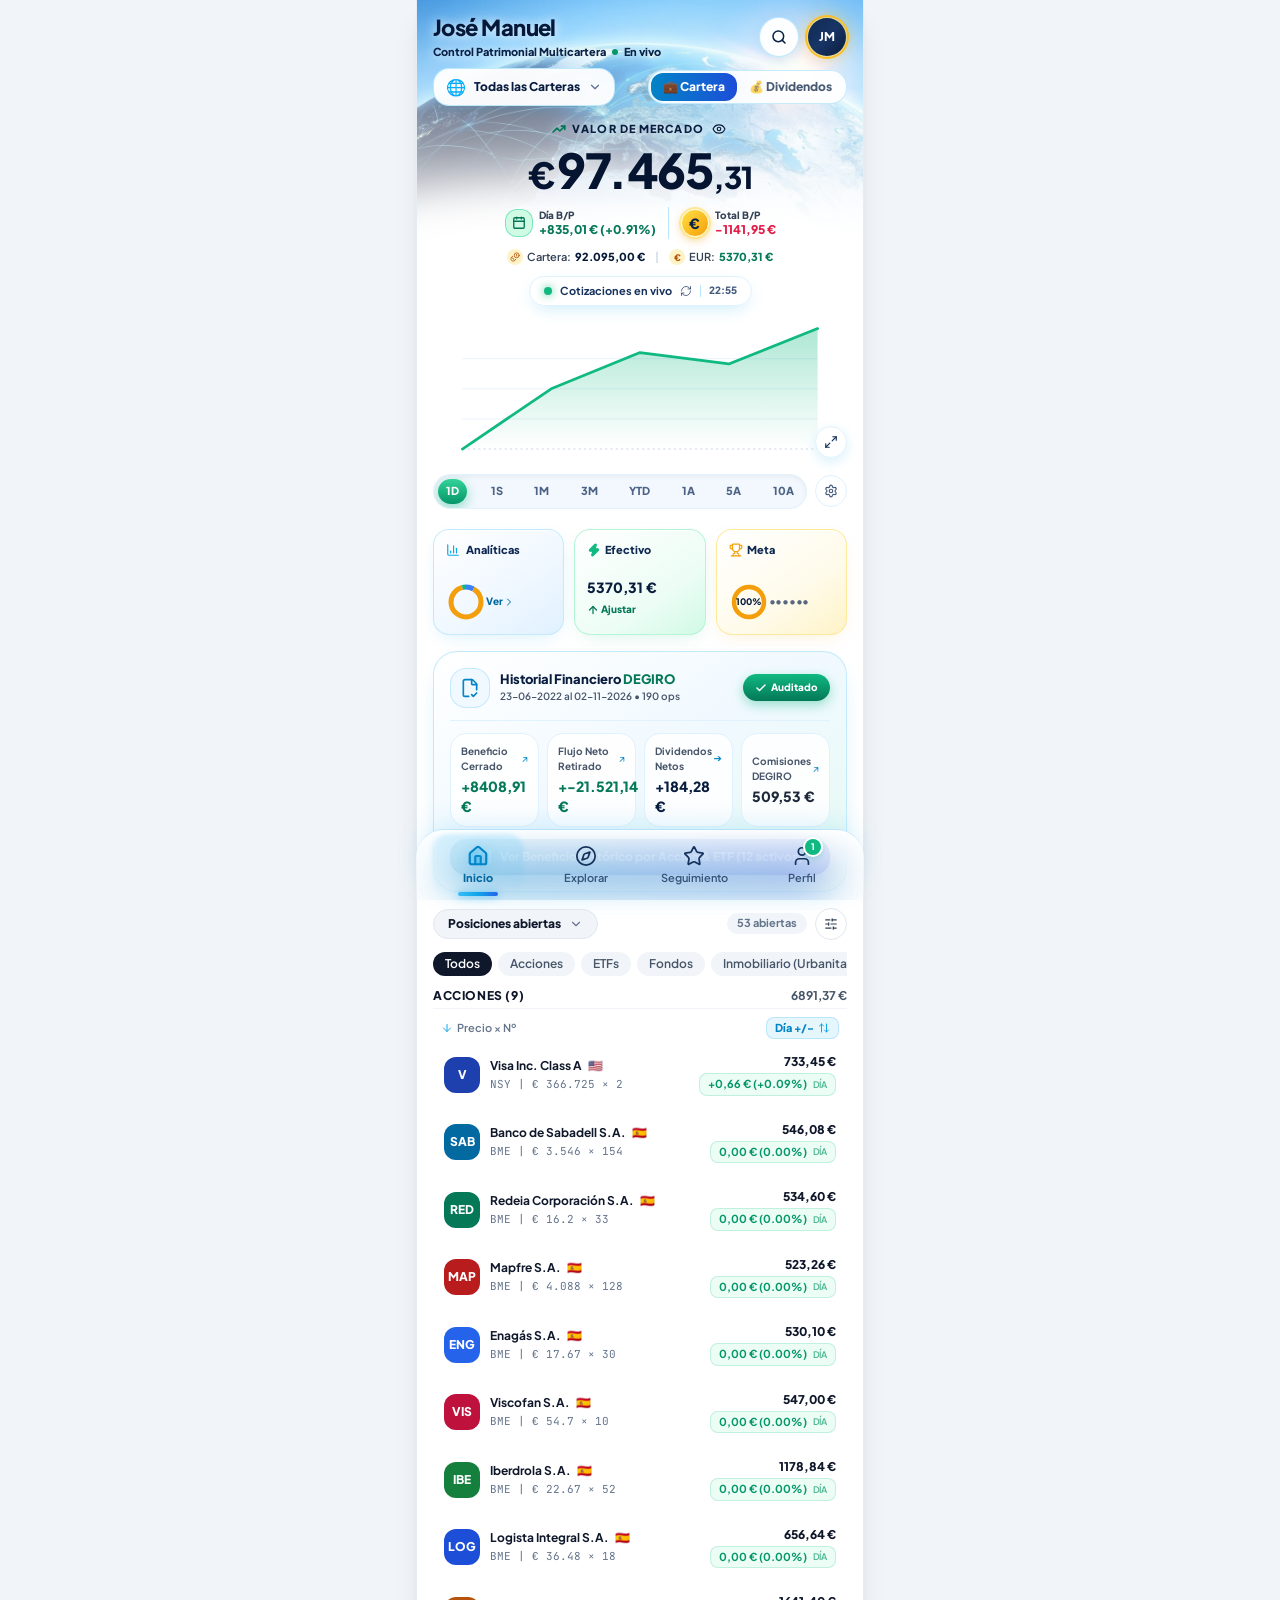
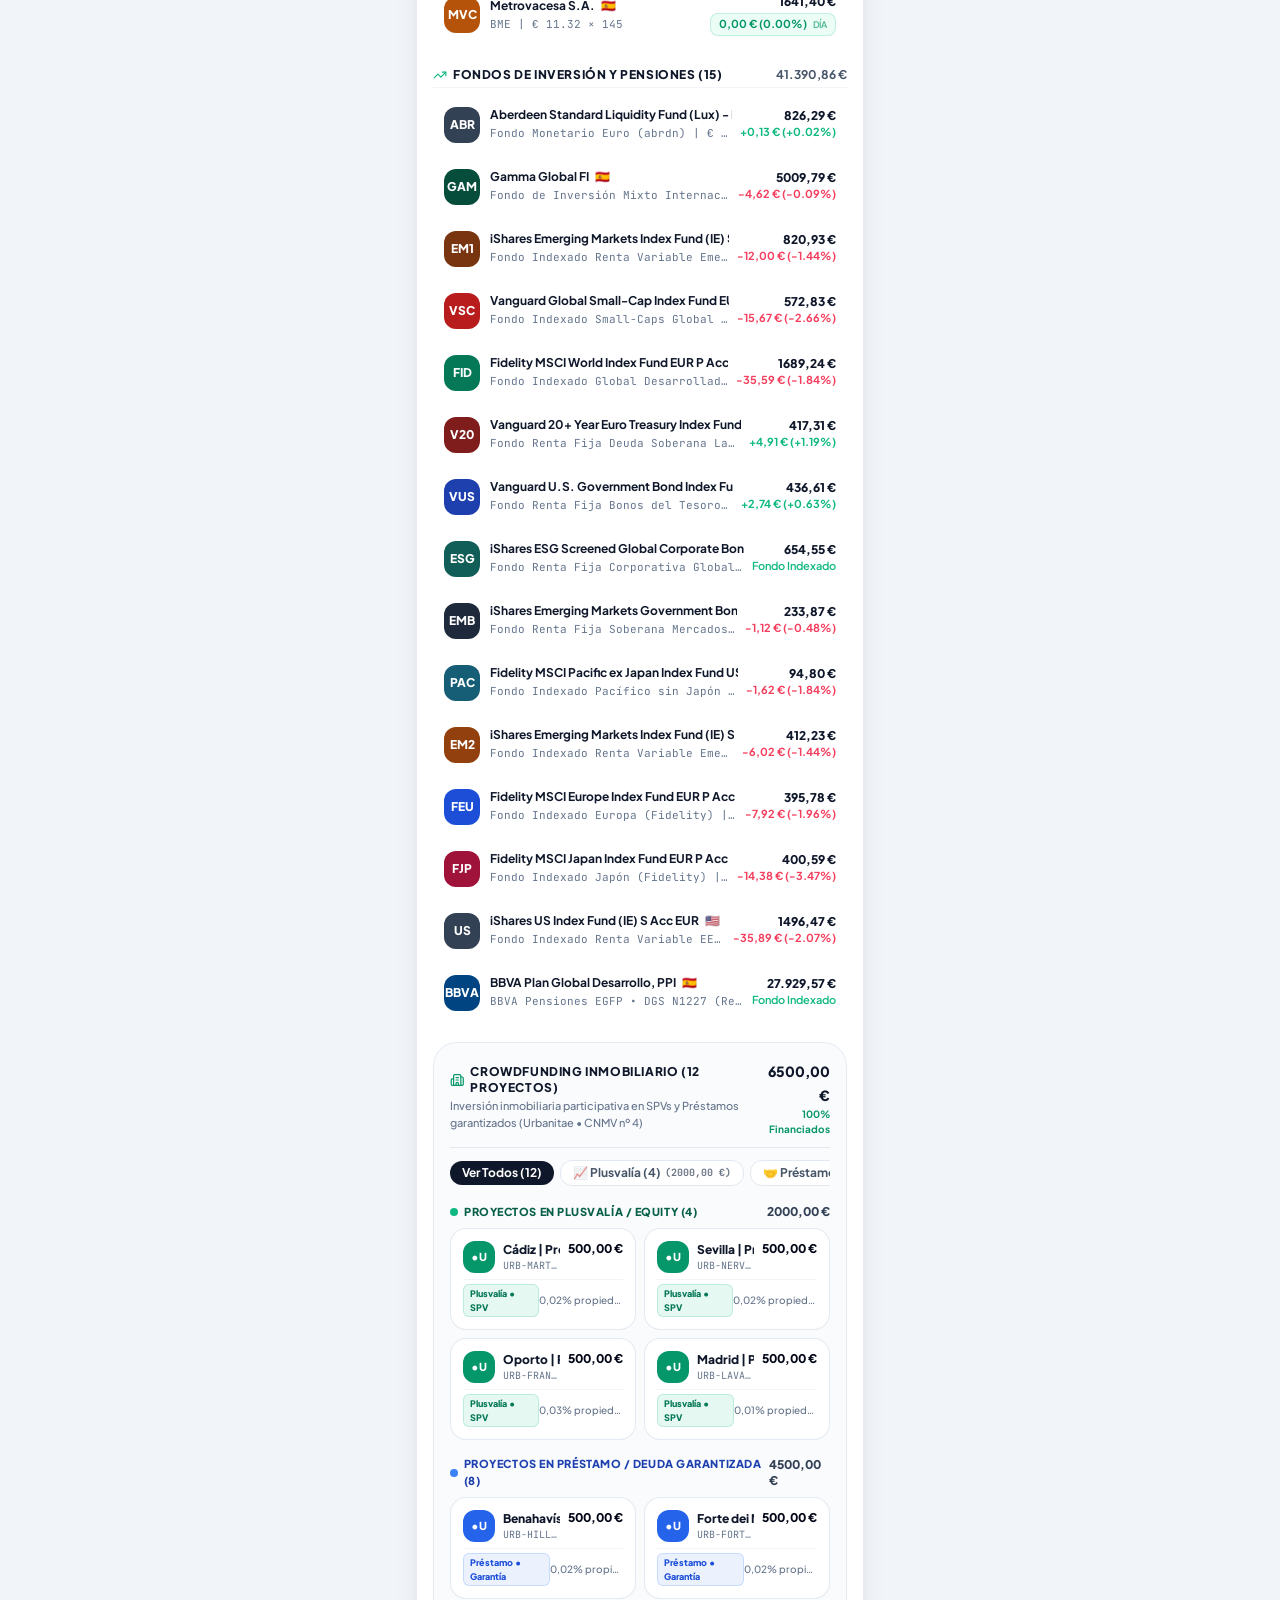
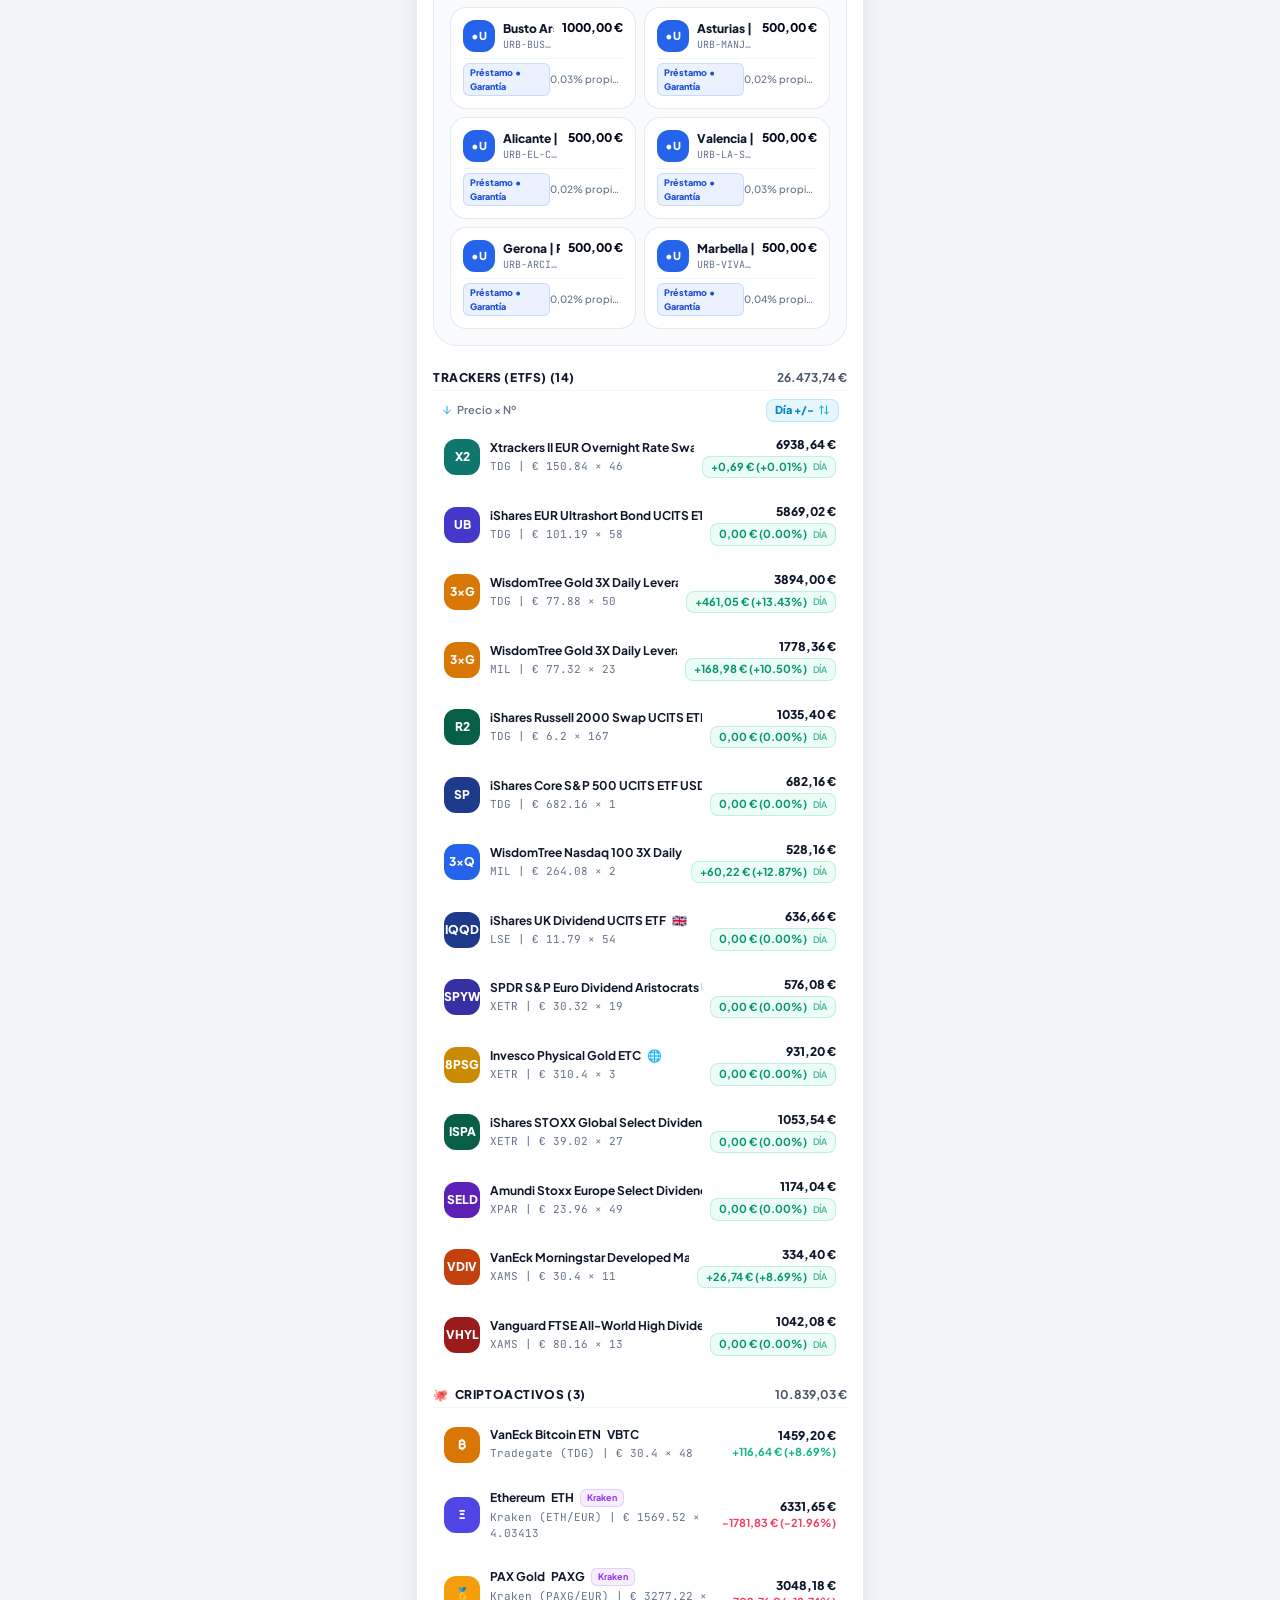
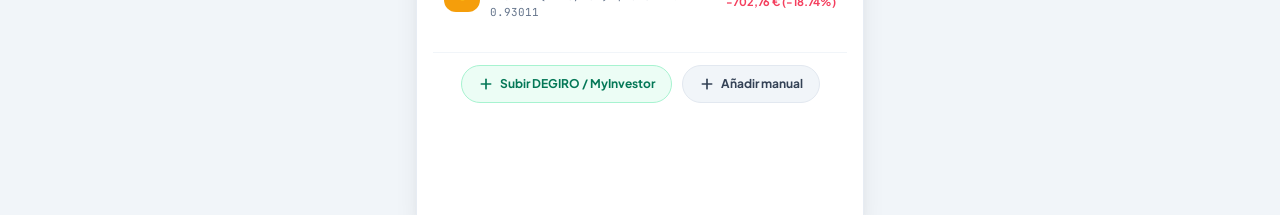
==== index.html @ f7d56223 "Deploy modern fintech UI, official broker logos, live Explore & multi-list Watchlist for Jose Manuel" ====
<!doctype html>
<html lang="es">
  <head>
    <meta charset="UTF-8" />
    <meta name="viewport" content="width=device-width, initial-scale=1.0, maximum-scale=1.0, user-scalable=no, viewport-fit=cover" />
    <title>José Manuel Portafolio 💼</title>
    
    <!-- Metadatos de la aplicación y descripción -->
    <meta name="description" content="José Manuel Portafolio - Control patrimonial integral en tiempo real: DEGIRO, MyInvestor, BBVA, Kraken y Urbanitae." />
    <meta name="author" content="José Manuel" />
    <meta name="theme-color" content="#0F172A" />

    <!-- Iconos de la Aplicación para Navegadores, Escritorio (Windows / Mac) y Móvil -->
    <link rel="icon" type="image/x-icon" href="./favicon.ico" />
    <link rel="icon" type="image/svg+xml" href="./favicon.svg" />
    <link rel="icon" type="image/png" sizes="32x32" href="./favicon-32x32.png" />
    <link rel="icon" type="image/png" sizes="16x16" href="./favicon-16x16.png" />
    <link rel="icon" type="image/png" sizes="192x192" href="./icon-192.png" />
    <link rel="icon" type="image/png" sizes="512x512" href="./icon-512.png" />
    <link rel="apple-touch-icon" sizes="180x180" href="./apple-touch-icon.png" />
    <link rel="apple-touch-icon" href="./apple-touch-icon.png" />
    <link rel="manifest" href="./manifest.json" />

    <!-- Configuración PWA e Instalación en Escritorio / Pantalla de Inicio -->
    <meta name="mobile-web-app-capable" content="yes" />
    <meta name="apple-mobile-web-app-capable" content="yes" />
    <meta name="apple-mobile-web-app-status-bar-style" content="black-translucent" />
    <meta name="apple-mobile-web-app-title" content="JM Portafolio" />
    <meta name="application-name" content="JM Portafolio" />
    <meta name="msapplication-TileColor" content="#0F172A" />
    <meta name="msapplication-TileImage" content="https://domitrader.github.io/jose-manuel-portfolio/icon-192.png" />

    <!-- Open Graph / Previsualización enriquecida en WhatsApp, Telegram y Redes Sociales -->
    <meta property="og:type" content="website" />
    <meta property="og:url" content="https://domitrader.github.io/jose-manuel-portfolio/" />
    <meta property="og:site_name" content="José Manuel Portafolio" />
    <meta property="og:title" content="José Manuel • Cartera Global de Inversiones" />
    <meta property="og:description" content="Control patrimonial integral en tiempo real: DEGIRO, MyInvestor, BBVA, Kraken y Urbanitae." />
    <meta property="og:image" content="https://domitrader.github.io/jose-manuel-portfolio/og-logo-jm.png" />
    <meta property="og:image:secure_url" content="https://domitrader.github.io/jose-manuel-portfolio/og-logo-jm.png" />
    <meta property="og:image:type" content="image/png" />
    <meta property="og:image:width" content="1200" />
    <meta property="og:image:height" content="630" />
    <meta property="og:image:alt" content="José Manuel — Cartera Global de Inversiones" />

    <!-- Fallback de imagen para WhatsApp y mensajería -->
    <link rel="image_src" href="https://domitrader.github.io/jose-manuel-portfolio/og-logo-jm.png" />

    <!-- Twitter Card -->
    <meta name="twitter:card" content="summary_large_image" />
    <meta name="twitter:url" content="https://domitrader.github.io/jose-manuel-portfolio/" />
    <meta name="twitter:title" content="José Manuel • Cartera Global de Inversiones" />
    <meta name="twitter:description" content="Control patrimonial integral en tiempo real: DEGIRO, MyInvestor, BBVA, Kraken y Urbanitae." />
    <meta name="twitter:image" content="https://domitrader.github.io/jose-manuel-portfolio/og-logo-jm.png" />

    <!-- Tipografías de Google Fonts -->
    <link rel="preconnect" href="https://fonts.googleapis.com">
    <link rel="preconnect" href="https://fonts.gstatic.com" crossorigin>
    <link href="https://fonts.googleapis.com/css2?family=Plus+Jakarta+Sans:wght@400;500;600;700;800&family=JetBrains+Mono:wght@400;500;600&display=swap" rel="stylesheet">
    <script type="module" crossorigin src="./assets/index-hEWq03fm.js"></script>
    <link rel="stylesheet" crossorigin href="./assets/index-DTdca1ST.css">
  </head>
  <body class="bg-slate-100 text-slate-900 antialiased selection:bg-emerald-500 selection:text-white">
    <div id="root"></div>
  </body>
</html>
---- assets/index-DTdca1ST.css ----
*,:before,:after{--tw-border-spacing-x: 0;--tw-border-spacing-y: 0;--tw-translate-x: 0;--tw-translate-y: 0;--tw-rotate: 0;--tw-skew-x: 0;--tw-skew-y: 0;--tw-scale-x: 1;--tw-scale-y: 1;--tw-pan-x: ;--tw-pan-y: ;--tw-pinch-zoom: ;--tw-scroll-snap-strictness: proximity;--tw-gradient-from-position: ;--tw-gradient-via-position: ;--tw-gradient-to-position: ;--tw-ordinal: ;--tw-slashed-zero: ;--tw-numeric-figure: ;--tw-numeric-spacing: ;--tw-numeric-fraction: ;--tw-ring-inset: ;--tw-ring-offset-width: 0px;--tw-ring-offset-color: #fff;--tw-ring-color: rgb(59 130 246 / .5);--tw-ring-offset-shadow: 0 0 #0000;--tw-ring-shadow: 0 0 #0000;--tw-shadow: 0 0 #0000;--tw-shadow-colored: 0 0 #0000;--tw-blur: ;--tw-brightness: ;--tw-contrast: ;--tw-grayscale: ;--tw-hue-rotate: ;--tw-invert: ;--tw-saturate: ;--tw-sepia: ;--tw-drop-shadow: ;--tw-backdrop-blur: ;--tw-backdrop-brightness: ;--tw-backdrop-contrast: ;--tw-backdrop-grayscale: ;--tw-backdrop-hue-rotate: ;--tw-backdrop-invert: ;--tw-backdrop-opacity: ;--tw-backdrop-saturate: ;--tw-backdrop-sepia: ;--tw-contain-size: ;--tw-contain-layout: ;--tw-contain-paint: ;--tw-contain-style: }::backdrop{--tw-border-spacing-x: 0;--tw-border-spacing-y: 0;--tw-translate-x: 0;--tw-translate-y: 0;--tw-rotate: 0;--tw-skew-x: 0;--tw-skew-y: 0;--tw-scale-x: 1;--tw-scale-y: 1;--tw-pan-x: ;--tw-pan-y: ;--tw-pinch-zoom: ;--tw-scroll-snap-strictness: proximity;--tw-gradient-from-position: ;--tw-gradient-via-position: ;--tw-gradient-to-position: ;--tw-ordinal: ;--tw-slashed-zero: ;--tw-numeric-figure: ;--tw-numeric-spacing: ;--tw-numeric-fraction: ;--tw-ring-inset: ;--tw-ring-offset-width: 0px;--tw-ring-offset-color: #fff;--tw-ring-color: rgb(59 130 246 / .5);--tw-ring-offset-shadow: 0 0 #0000;--tw-ring-shadow: 0 0 #0000;--tw-shadow: 0 0 #0000;--tw-shadow-colored: 0 0 #0000;--tw-blur: ;--tw-brightness: ;--tw-contrast: ;--tw-grayscale: ;--tw-hue-rotate: ;--tw-invert: ;--tw-saturate: ;--tw-sepia: ;--tw-drop-shadow: ;--tw-backdrop-blur: ;--tw-backdrop-brightness: ;--tw-backdrop-contrast: ;--tw-backdrop-grayscale: ;--tw-backdrop-hue-rotate: ;--tw-backdrop-invert: ;--tw-backdrop-opacity: ;--tw-backdrop-saturate: ;--tw-backdrop-sepia: ;--tw-contain-size: ;--tw-contain-layout: ;--tw-contain-paint: ;--tw-contain-style: }*,:before,:after{box-sizing:border-box;border-width:0;border-style:solid;border-color:#e5e7eb}:before,:after{--tw-content: ""}html,:host{line-height:1.5;-webkit-text-size-adjust:100%;-moz-tab-size:4;-o-tab-size:4;tab-size:4;font-family:Plus Jakarta Sans,Inter,system-ui,-apple-system,sans-serif;font-feature-settings:normal;font-variation-settings:normal;-webkit-tap-highlight-color:transparent}body{margin:0;line-height:inherit}hr{height:0;color:inherit;border-top-width:1px}abbr:where([title]){-webkit-text-decoration:underline dotted;text-decoration:underline dotted}h1,h2,h3,h4,h5,h6{font-size:inherit;font-weight:inherit}a{color:inherit;text-decoration:inherit}b,strong{font-weight:bolder}code,kbd,samp,pre{font-family:JetBrains Mono,ui-monospace,monospace;font-feature-settings:normal;font-variation-settings:normal;font-size:1em}small{font-size:80%}sub,sup{font-size:75%;line-height:0;position:relative;vertical-align:baseline}sub{bottom:-.25em}sup{top:-.5em}table{text-indent:0;border-color:inherit;border-collapse:collapse}button,input,optgroup,select,textarea{font-family:inherit;font-feature-settings:inherit;font-variation-settings:inherit;font-size:100%;font-weight:inherit;line-height:inherit;letter-spacing:inherit;color:inherit;margin:0;padding:0}button,select{text-transform:none}button,input:where([type=button]),input:where([type=reset]),input:where([type=submit]){-webkit-appearance:button;background-color:transparent;background-image:none}:-moz-focusring{outline:auto}:-moz-ui-invalid{box-shadow:none}progress{vertical-align:baseline}::-webkit-inner-spin-button,::-webkit-outer-spin-button{height:auto}[type=search]{-webkit-appearance:textfield;outline-offset:-2px}::-webkit-search-decoration{-webkit-appearance:none}::-webkit-file-upload-button{-webkit-appearance:button;font:inherit}summary{display:list-item}blockquote,dl,dd,h1,h2,h3,h4,h5,h6,hr,figure,p,pre{margin:0}fieldset{margin:0;padding:0}legend{padding:0}ol,ul,menu{list-style:none;margin:0;padding:0}dialog{padding:0}textarea{resize:vertical}input::-moz-placeholder,textarea::-moz-placeholder{opacity:1;color:#9ca3af}input::placeholder,textarea::placeholder{opacity:1;color:#9ca3af}button,[role=button]{cursor:pointer}:disabled{cursor:default}img,svg,video,canvas,audio,iframe,embed,object{display:block;vertical-align:middle}img,video{max-width:100%;height:auto}[hidden]:where(:not([hidden=until-found])){display:none}*{-webkit-tap-highlight-color:transparent}body{background:linear-gradient(180deg,#e8f4fd,#f4f9fe 40%,#f1f5f9);color:#0f172a;font-family:Plus Jakarta Sans,system-ui,-apple-system,sans-serif}.\!container{width:100%!important}.container{width:100%}@media(min-width:640px){.\!container{max-width:640px!important}.container{max-width:640px}}@media(min-width:768px){.\!container{max-width:768px!important}.container{max-width:768px}}@media(min-width:1024px){.\!container{max-width:1024px!important}.container{max-width:1024px}}@media(min-width:1280px){.\!container{max-width:1280px!important}.container{max-width:1280px}}@media(min-width:1536px){.\!container{max-width:1536px!important}.container{max-width:1536px}}.pointer-events-none{pointer-events:none}.visible{visibility:visible}.static{position:static}.fixed{position:fixed}.absolute{position:absolute}.relative{position:relative}.sticky{position:sticky}.inset-0{top:0;right:0;bottom:0;left:0}.inset-x-2{left:.5rem;right:.5rem}.-right-2{right:-.5rem}.-top-1\.5{top:-.375rem}.bottom-0{bottom:0}.bottom-1{bottom:.25rem}.bottom-2{bottom:.5rem}.left-0{left:0}.left-3{left:.75rem}.left-3\.5{left:.875rem}.left-4{left:1rem}.right-0{right:0}.right-2{right:.5rem}.right-2\.5{right:.625rem}.right-4{right:1rem}.top-0{top:0}.top-1{top:.25rem}.top-1\/2{top:50%}.top-10{top:2.5rem}.top-14{top:3.5rem}.top-2\.5{top:.625rem}.top-3{top:.75rem}.z-0{z-index:0}.z-10{z-index:10}.z-20{z-index:20}.z-30{z-index:30}.z-40{z-index:40}.z-50{z-index:50}.z-\[100\]{z-index:100}.col-span-2{grid-column:span 2 / span 2}.-mx-4{margin-left:-1rem;margin-right:-1rem}.mx-2{margin-left:.5rem;margin-right:.5rem}.mx-auto{margin-left:auto;margin-right:auto}.my-1{margin-top:.25rem;margin-bottom:.25rem}.my-2{margin-top:.5rem;margin-bottom:.5rem}.my-2\.5{margin-top:.625rem;margin-bottom:.625rem}.my-3{margin-top:.75rem;margin-bottom:.75rem}.my-4{margin-top:1rem;margin-bottom:1rem}.-ml-1{margin-left:-.25rem}.mb-0\.5{margin-bottom:.125rem}.mb-1{margin-bottom:.25rem}.mb-1\.5{margin-bottom:.375rem}.mb-2{margin-bottom:.5rem}.mb-2\.5{margin-bottom:.625rem}.mb-3{margin-bottom:.75rem}.mb-3\.5{margin-bottom:.875rem}.mb-4{margin-bottom:1rem}.mb-5{margin-bottom:1.25rem}.mb-6{margin-bottom:1.5rem}.ml-0\.5{margin-left:.125rem}.ml-1{margin-left:.25rem}.ml-1\.5{margin-left:.375rem}.ml-2{margin-left:.5rem}.ml-auto{margin-left:auto}.mr-0\.5{margin-right:.125rem}.mr-1{margin-right:.25rem}.mt-0\.5{margin-top:.125rem}.mt-1{margin-top:.25rem}.mt-1\.5{margin-top:.375rem}.mt-2{margin-top:.5rem}.mt-2\.5{margin-top:.625rem}.mt-3{margin-top:.75rem}.mt-3\.5{margin-top:.875rem}.mt-4{margin-top:1rem}.mt-6{margin-top:1.5rem}.mt-8{margin-top:2rem}.line-clamp-2{overflow:hidden;display:-webkit-box;-webkit-box-orient:vertical;-webkit-line-clamp:2}.block{display:block}.inline-block{display:inline-block}.flex{display:flex}.inline-flex{display:inline-flex}.table{display:table}.grid{display:grid}.hidden{display:none}.h-1{height:.25rem}.h-1\.5{height:.375rem}.h-10{height:2.5rem}.h-11{height:2.75rem}.h-12{height:3rem}.h-14{height:3.5rem}.h-16{height:4rem}.h-2{height:.5rem}.h-2\.5{height:.625rem}.h-3{height:.75rem}.h-3\.5{height:.875rem}.h-32{height:8rem}.h-4{height:1rem}.h-44{height:11rem}.h-5{height:1.25rem}.h-6{height:1.5rem}.h-7{height:1.75rem}.h-8{height:2rem}.h-9{height:2.25rem}.h-\[106px\]{height:106px}.h-\[148px\]{height:148px}.h-\[22px\]{height:22px}.h-\[270px\]{height:270px}.h-\[70px\]{height:70px}.h-\[96vh\]{height:96vh}.h-full{height:100%}.max-h-44{max-height:11rem}.max-h-\[85vh\]{max-height:85vh}.max-h-\[90vh\]{max-height:90vh}.max-h-\[92vh\]{max-height:92vh}.min-h-screen{min-height:100vh}.w-1\.5{width:.375rem}.w-10{width:2.5rem}.w-11{width:2.75rem}.w-12{width:3rem}.w-14{width:3.5rem}.w-16{width:4rem}.w-2{width:.5rem}.w-2\.5{width:.625rem}.w-3{width:.75rem}.w-3\.5{width:.875rem}.w-32{width:8rem}.w-4{width:1rem}.w-5{width:1.25rem}.w-52{width:13rem}.w-56{width:14rem}.w-6{width:1.5rem}.w-64{width:16rem}.w-7{width:1.75rem}.w-72{width:18rem}.w-8{width:2rem}.w-9{width:2.25rem}.w-\[22px\]{width:22px}.w-auto{width:auto}.w-full{width:100%}.w-px{width:1px}.min-w-0{min-width:0px}.min-w-\[16px\]{min-width:16px}.max-w-2xl{max-width:42rem}.max-w-\[180px\]{max-width:180px}.max-w-\[190px\]{max-width:190px}.max-w-\[220px\]{max-width:220px}.max-w-\[260px\]{max-width:260px}.max-w-\[82vw\]{max-width:82vw}.max-w-\[90px\]{max-width:90px}.max-w-\[92px\]{max-width:92px}.max-w-lg{max-width:32rem}.max-w-md{max-width:28rem}.max-w-sm{max-width:24rem}.max-w-xl{max-width:36rem}.max-w-xs{max-width:20rem}.flex-1{flex:1 1 0%}.flex-shrink-0,.shrink-0{flex-shrink:0}.-translate-y-1\/2{--tw-translate-y: -50%;transform:translate(var(--tw-translate-x),var(--tw-translate-y)) rotate(var(--tw-rotate)) skew(var(--tw-skew-x)) skewY(var(--tw-skew-y)) scaleX(var(--tw-scale-x)) scaleY(var(--tw-scale-y))}.translate-x-2{--tw-translate-x: .5rem;transform:translate(var(--tw-translate-x),var(--tw-translate-y)) rotate(var(--tw-rotate)) skew(var(--tw-skew-x)) skewY(var(--tw-skew-y)) scaleX(var(--tw-scale-x)) scaleY(var(--tw-scale-y))}.-rotate-90{--tw-rotate: -90deg;transform:translate(var(--tw-translate-x),var(--tw-translate-y)) rotate(var(--tw-rotate)) skew(var(--tw-skew-x)) skewY(var(--tw-skew-y)) scaleX(var(--tw-scale-x)) scaleY(var(--tw-scale-y))}.rotate-180{--tw-rotate: 180deg;transform:translate(var(--tw-translate-x),var(--tw-translate-y)) rotate(var(--tw-rotate)) skew(var(--tw-skew-x)) skewY(var(--tw-skew-y)) scaleX(var(--tw-scale-x)) scaleY(var(--tw-scale-y))}.scale-110{--tw-scale-x: 1.1;--tw-scale-y: 1.1;transform:translate(var(--tw-translate-x),var(--tw-translate-y)) rotate(var(--tw-rotate)) skew(var(--tw-skew-x)) skewY(var(--tw-skew-y)) scaleX(var(--tw-scale-x)) scaleY(var(--tw-scale-y))}.scale-\[0\.98\]{--tw-scale-x: .98;--tw-scale-y: .98;transform:translate(var(--tw-translate-x),var(--tw-translate-y)) rotate(var(--tw-rotate)) skew(var(--tw-skew-x)) skewY(var(--tw-skew-y)) scaleX(var(--tw-scale-x)) scaleY(var(--tw-scale-y))}.scale-\[0\.99\]{--tw-scale-x: .99;--tw-scale-y: .99;transform:translate(var(--tw-translate-x),var(--tw-translate-y)) rotate(var(--tw-rotate)) skew(var(--tw-skew-x)) skewY(var(--tw-skew-y)) scaleX(var(--tw-scale-x)) scaleY(var(--tw-scale-y))}@keyframes bounce{0%,to{transform:translateY(-25%);animation-timing-function:cubic-bezier(.8,0,1,1)}50%{transform:none;animation-timing-function:cubic-bezier(0,0,.2,1)}}.animate-bounce{animation:bounce 1s infinite}@keyframes pulse{50%{opacity:.5}}.animate-pulse{animation:pulse 2s cubic-bezier(.4,0,.6,1) infinite}@keyframes spin{to{transform:rotate(360deg)}}.animate-spin{animation:spin 1s linear infinite}.cursor-crosshair{cursor:crosshair}.cursor-grab{cursor:grab}.cursor-pointer{cursor:pointer}.touch-none{touch-action:none}.select-none{-webkit-user-select:none;-moz-user-select:none;user-select:none}.select-all{-webkit-user-select:all;-moz-user-select:all;user-select:all}.resize-none{resize:none}.grid-cols-1{grid-template-columns:repeat(1,minmax(0,1fr))}.grid-cols-2{grid-template-columns:repeat(2,minmax(0,1fr))}.grid-cols-3{grid-template-columns:repeat(3,minmax(0,1fr))}.grid-cols-4{grid-template-columns:repeat(4,minmax(0,1fr))}.flex-col{flex-direction:column}.flex-wrap{flex-wrap:wrap}.items-start{align-items:flex-start}.items-end{align-items:flex-end}.items-center{align-items:center}.items-baseline{align-items:baseline}.justify-end{justify-content:flex-end}.justify-center{justify-content:center}.justify-between{justify-content:space-between}.justify-around{justify-content:space-around}.gap-0\.5{gap:.125rem}.gap-1{gap:.25rem}.gap-1\.5{gap:.375rem}.gap-2{gap:.5rem}.gap-2\.5{gap:.625rem}.gap-3{gap:.75rem}.gap-3\.5{gap:.875rem}.gap-4{gap:1rem}.gap-x-2\.5{-moz-column-gap:.625rem;column-gap:.625rem}.gap-y-1{row-gap:.25rem}.space-y-0\.5>:not([hidden])~:not([hidden]){--tw-space-y-reverse: 0;margin-top:calc(.125rem * calc(1 - var(--tw-space-y-reverse)));margin-bottom:calc(.125rem * var(--tw-space-y-reverse))}.space-y-1>:not([hidden])~:not([hidden]){--tw-space-y-reverse: 0;margin-top:calc(.25rem * calc(1 - var(--tw-space-y-reverse)));margin-bottom:calc(.25rem * var(--tw-space-y-reverse))}.space-y-1\.5>:not([hidden])~:not([hidden]){--tw-space-y-reverse: 0;margin-top:calc(.375rem * calc(1 - var(--tw-space-y-reverse)));margin-bottom:calc(.375rem * var(--tw-space-y-reverse))}.space-y-2>:not([hidden])~:not([hidden]){--tw-space-y-reverse: 0;margin-top:calc(.5rem * calc(1 - var(--tw-space-y-reverse)));margin-bottom:calc(.5rem * var(--tw-space-y-reverse))}.space-y-2\.5>:not([hidden])~:not([hidden]){--tw-space-y-reverse: 0;margin-top:calc(.625rem * calc(1 - var(--tw-space-y-reverse)));margin-bottom:calc(.625rem * var(--tw-space-y-reverse))}.space-y-3>:not([hidden])~:not([hidden]){--tw-space-y-reverse: 0;margin-top:calc(.75rem * calc(1 - var(--tw-space-y-reverse)));margin-bottom:calc(.75rem * var(--tw-space-y-reverse))}.space-y-3\.5>:not([hidden])~:not([hidden]){--tw-space-y-reverse: 0;margin-top:calc(.875rem * calc(1 - var(--tw-space-y-reverse)));margin-bottom:calc(.875rem * var(--tw-space-y-reverse))}.space-y-4>:not([hidden])~:not([hidden]){--tw-space-y-reverse: 0;margin-top:calc(1rem * calc(1 - var(--tw-space-y-reverse)));margin-bottom:calc(1rem * var(--tw-space-y-reverse))}.divide-x>:not([hidden])~:not([hidden]){--tw-divide-x-reverse: 0;border-right-width:calc(1px * var(--tw-divide-x-reverse));border-left-width:calc(1px * calc(1 - var(--tw-divide-x-reverse)))}.divide-slate-100>:not([hidden])~:not([hidden]){--tw-divide-opacity: 1;border-color:rgb(241 245 249 / var(--tw-divide-opacity, 1))}.self-start{align-self:flex-start}.overflow-hidden{overflow:hidden}.overflow-visible{overflow:visible}.overflow-x-auto{overflow-x:auto}.overflow-y-auto{overflow-y:auto}.overflow-x-clip{overflow-x:clip}.truncate{overflow:hidden;text-overflow:ellipsis;white-space:nowrap}.whitespace-nowrap{white-space:nowrap}.whitespace-pre-line{white-space:pre-line}.rounded{border-radius:.25rem}.rounded-2xl{border-radius:1rem}.rounded-3xl{border-radius:1.5rem}.rounded-full{border-radius:9999px}.rounded-lg{border-radius:.5rem}.rounded-md{border-radius:.375rem}.rounded-xl{border-radius:.75rem}.rounded-t-3xl{border-top-left-radius:1.5rem;border-top-right-radius:1.5rem}.rounded-t-\[28px\]{border-top-left-radius:28px;border-top-right-radius:28px}.border{border-width:1px}.border-0{border-width:0px}.border-2{border-width:2px}.border-x{border-left-width:1px;border-right-width:1px}.border-b{border-bottom-width:1px}.border-r{border-right-width:1px}.border-t{border-top-width:1px}.border-dashed{border-style:dashed}.border-none{border-style:none}.border-amber-200{--tw-border-opacity: 1;border-color:rgb(253 230 138 / var(--tw-border-opacity, 1))}.border-amber-200\/80{border-color:#fde68acc}.border-amber-200\/90{border-color:#fde68ae6}.border-amber-300{--tw-border-opacity: 1;border-color:rgb(252 211 77 / var(--tw-border-opacity, 1))}.border-amber-300\/60{border-color:#fcd34d99}.border-amber-500\/20{border-color:#f59e0b33}.border-blue-200{--tw-border-opacity: 1;border-color:rgb(191 219 254 / var(--tw-border-opacity, 1))}.border-blue-300{--tw-border-opacity: 1;border-color:rgb(147 197 253 / var(--tw-border-opacity, 1))}.border-blue-500\/20{border-color:#3b82f633}.border-blue-600{--tw-border-opacity: 1;border-color:rgb(37 99 235 / var(--tw-border-opacity, 1))}.border-emerald-200{--tw-border-opacity: 1;border-color:rgb(167 243 208 / var(--tw-border-opacity, 1))}.border-emerald-200\/80{border-color:#a7f3d0cc}.border-emerald-300{--tw-border-opacity: 1;border-color:rgb(110 231 183 / var(--tw-border-opacity, 1))}.border-emerald-300\/90{border-color:#6ee7b7e6}.border-emerald-400{--tw-border-opacity: 1;border-color:rgb(52 211 153 / var(--tw-border-opacity, 1))}.border-emerald-500{--tw-border-opacity: 1;border-color:rgb(16 185 129 / var(--tw-border-opacity, 1))}.border-emerald-500\/20{border-color:#10b98133}.border-emerald-500\/30{border-color:#10b9814d}.border-emerald-500\/40{border-color:#10b98166}.border-emerald-600{--tw-border-opacity: 1;border-color:rgb(5 150 105 / var(--tw-border-opacity, 1))}.border-emerald-700{--tw-border-opacity: 1;border-color:rgb(4 120 87 / var(--tw-border-opacity, 1))}.border-indigo-200{--tw-border-opacity: 1;border-color:rgb(199 210 254 / var(--tw-border-opacity, 1))}.border-indigo-200\/80{border-color:#c7d2fecc}.border-indigo-300{--tw-border-opacity: 1;border-color:rgb(165 180 252 / var(--tw-border-opacity, 1))}.border-indigo-400\/30{border-color:#818cf84d}.border-indigo-500{--tw-border-opacity: 1;border-color:rgb(99 102 241 / var(--tw-border-opacity, 1))}.border-indigo-500\/40{border-color:#6366f166}.border-purple-100{--tw-border-opacity: 1;border-color:rgb(243 232 255 / var(--tw-border-opacity, 1))}.border-purple-200{--tw-border-opacity: 1;border-color:rgb(233 213 255 / var(--tw-border-opacity, 1))}.border-purple-500\/20{border-color:#a855f733}.border-rose-200{--tw-border-opacity: 1;border-color:rgb(254 205 211 / var(--tw-border-opacity, 1))}.border-rose-300{--tw-border-opacity: 1;border-color:rgb(253 164 175 / var(--tw-border-opacity, 1))}.border-rose-400{--tw-border-opacity: 1;border-color:rgb(251 113 133 / var(--tw-border-opacity, 1))}.border-rose-500\/20{border-color:#f43f5e33}.border-rose-800\/50{border-color:#9f123980}.border-sky-100{--tw-border-opacity: 1;border-color:rgb(224 242 254 / var(--tw-border-opacity, 1))}.border-sky-100\/80{border-color:#e0f2fecc}.border-sky-100\/90{border-color:#e0f2fee6}.border-sky-200{--tw-border-opacity: 1;border-color:rgb(186 230 253 / var(--tw-border-opacity, 1))}.border-sky-200\/70{border-color:#bae6fdb3}.border-sky-200\/80{border-color:#bae6fdcc}.border-sky-200\/90{border-color:#bae6fde6}.border-sky-500\/20{border-color:#0ea5e933}.border-sky-600{--tw-border-opacity: 1;border-color:rgb(2 132 199 / var(--tw-border-opacity, 1))}.border-slate-100{--tw-border-opacity: 1;border-color:rgb(241 245 249 / var(--tw-border-opacity, 1))}.border-slate-100\/60{border-color:#f1f5f999}.border-slate-200{--tw-border-opacity: 1;border-color:rgb(226 232 240 / var(--tw-border-opacity, 1))}.border-slate-200\/60{border-color:#e2e8f099}.border-slate-200\/70{border-color:#e2e8f0b3}.border-slate-200\/80{border-color:#e2e8f0cc}.border-slate-200\/90{border-color:#e2e8f0e6}.border-slate-300{--tw-border-opacity: 1;border-color:rgb(203 213 225 / var(--tw-border-opacity, 1))}.border-slate-700{--tw-border-opacity: 1;border-color:rgb(51 65 85 / var(--tw-border-opacity, 1))}.border-slate-700\/40{border-color:#33415566}.border-slate-700\/50{border-color:#33415580}.border-slate-700\/60{border-color:#33415599}.border-slate-700\/80{border-color:#334155cc}.border-slate-800{--tw-border-opacity: 1;border-color:rgb(30 41 59 / var(--tw-border-opacity, 1))}.border-slate-800\/60{border-color:#1e293b99}.border-slate-800\/80{border-color:#1e293bcc}.border-slate-900{--tw-border-opacity: 1;border-color:rgb(15 23 42 / var(--tw-border-opacity, 1))}.border-slate-950{--tw-border-opacity: 1;border-color:rgb(2 6 23 / var(--tw-border-opacity, 1))}.border-transparent{border-color:transparent}.border-white\/10{border-color:#ffffff1a}.border-yellow-100{--tw-border-opacity: 1;border-color:rgb(254 249 195 / var(--tw-border-opacity, 1))}.bg-\[\#004481\]{--tw-bg-opacity: 1;background-color:rgb(0 68 129 / var(--tw-bg-opacity, 1))}.bg-\[\#0B2246\]\/95{background-color:#0b2246f2}.bg-\[\#EAF5FE\]\/90{background-color:#eaf5fee6}.bg-\[\#F2F8FE\]{--tw-bg-opacity: 1;background-color:rgb(242 248 254 / var(--tw-bg-opacity, 1))}.bg-amber-100{--tw-bg-opacity: 1;background-color:rgb(254 243 199 / var(--tw-bg-opacity, 1))}.bg-amber-400{--tw-bg-opacity: 1;background-color:rgb(251 191 36 / var(--tw-bg-opacity, 1))}.bg-amber-50{--tw-bg-opacity: 1;background-color:rgb(255 251 235 / var(--tw-bg-opacity, 1))}.bg-amber-50\/80{background-color:#fffbebcc}.bg-amber-500{--tw-bg-opacity: 1;background-color:rgb(245 158 11 / var(--tw-bg-opacity, 1))}.bg-amber-500\/15{background-color:#f59e0b26}.bg-amber-500\/20{background-color:#f59e0b33}.bg-amber-600{--tw-bg-opacity: 1;background-color:rgb(217 119 6 / var(--tw-bg-opacity, 1))}.bg-amber-700{--tw-bg-opacity: 1;background-color:rgb(180 83 9 / var(--tw-bg-opacity, 1))}.bg-amber-800{--tw-bg-opacity: 1;background-color:rgb(146 64 14 / var(--tw-bg-opacity, 1))}.bg-amber-900{--tw-bg-opacity: 1;background-color:rgb(120 53 15 / var(--tw-bg-opacity, 1))}.bg-black{--tw-bg-opacity: 1;background-color:rgb(0 0 0 / var(--tw-bg-opacity, 1))}.bg-black\/50{background-color:#00000080}.bg-black\/60{background-color:#0009}.bg-black\/70{background-color:#000000b3}.bg-black\/80{background-color:#000c}.bg-blue-50{--tw-bg-opacity: 1;background-color:rgb(239 246 255 / var(--tw-bg-opacity, 1))}.bg-blue-50\/70{background-color:#eff6ffb3}.bg-blue-500{--tw-bg-opacity: 1;background-color:rgb(59 130 246 / var(--tw-bg-opacity, 1))}.bg-blue-500\/10{background-color:#3b82f61a}.bg-blue-500\/15{background-color:#3b82f626}.bg-blue-600{--tw-bg-opacity: 1;background-color:rgb(37 99 235 / var(--tw-bg-opacity, 1))}.bg-blue-700{--tw-bg-opacity: 1;background-color:rgb(29 78 216 / var(--tw-bg-opacity, 1))}.bg-blue-800{--tw-bg-opacity: 1;background-color:rgb(30 64 175 / var(--tw-bg-opacity, 1))}.bg-blue-900{--tw-bg-opacity: 1;background-color:rgb(30 58 138 / var(--tw-bg-opacity, 1))}.bg-cyan-600{--tw-bg-opacity: 1;background-color:rgb(8 145 178 / var(--tw-bg-opacity, 1))}.bg-cyan-700{--tw-bg-opacity: 1;background-color:rgb(14 116 144 / var(--tw-bg-opacity, 1))}.bg-cyan-800{--tw-bg-opacity: 1;background-color:rgb(21 94 117 / var(--tw-bg-opacity, 1))}.bg-emerald-100{--tw-bg-opacity: 1;background-color:rgb(209 250 229 / var(--tw-bg-opacity, 1))}.bg-emerald-100\/90{background-color:#d1fae5e6}.bg-emerald-200\/60{background-color:#a7f3d099}.bg-emerald-400{--tw-bg-opacity: 1;background-color:rgb(52 211 153 / var(--tw-bg-opacity, 1))}.bg-emerald-50{--tw-bg-opacity: 1;background-color:rgb(236 253 245 / var(--tw-bg-opacity, 1))}.bg-emerald-50\/40{background-color:#ecfdf566}.bg-emerald-50\/50{background-color:#ecfdf580}.bg-emerald-50\/70{background-color:#ecfdf5b3}.bg-emerald-50\/80{background-color:#ecfdf5cc}.bg-emerald-500{--tw-bg-opacity: 1;background-color:rgb(16 185 129 / var(--tw-bg-opacity, 1))}.bg-emerald-500\/10{background-color:#10b9811a}.bg-emerald-500\/15{background-color:#10b98126}.bg-emerald-500\/20{background-color:#10b98133}.bg-emerald-600{--tw-bg-opacity: 1;background-color:rgb(5 150 105 / var(--tw-bg-opacity, 1))}.bg-emerald-600\/20{background-color:#05966933}.bg-emerald-700{--tw-bg-opacity: 1;background-color:rgb(4 120 87 / var(--tw-bg-opacity, 1))}.bg-emerald-800{--tw-bg-opacity: 1;background-color:rgb(6 95 70 / var(--tw-bg-opacity, 1))}.bg-emerald-900{--tw-bg-opacity: 1;background-color:rgb(6 78 59 / var(--tw-bg-opacity, 1))}.bg-emerald-950\/60{background-color:#022c2299}.bg-fuchsia-600{--tw-bg-opacity: 1;background-color:rgb(192 38 211 / var(--tw-bg-opacity, 1))}.bg-fuchsia-700{--tw-bg-opacity: 1;background-color:rgb(162 28 175 / var(--tw-bg-opacity, 1))}.bg-green-600{--tw-bg-opacity: 1;background-color:rgb(22 163 74 / var(--tw-bg-opacity, 1))}.bg-green-700{--tw-bg-opacity: 1;background-color:rgb(21 128 61 / var(--tw-bg-opacity, 1))}.bg-indigo-50{--tw-bg-opacity: 1;background-color:rgb(238 242 255 / var(--tw-bg-opacity, 1))}.bg-indigo-50\/50{background-color:#eef2ff80}.bg-indigo-50\/70{background-color:#eef2ffb3}.bg-indigo-500\/20{background-color:#6366f133}.bg-indigo-600{--tw-bg-opacity: 1;background-color:rgb(79 70 229 / var(--tw-bg-opacity, 1))}.bg-indigo-700{--tw-bg-opacity: 1;background-color:rgb(67 56 202 / var(--tw-bg-opacity, 1))}.bg-indigo-800{--tw-bg-opacity: 1;background-color:rgb(55 48 163 / var(--tw-bg-opacity, 1))}.bg-neutral-800{--tw-bg-opacity: 1;background-color:rgb(38 38 38 / var(--tw-bg-opacity, 1))}.bg-neutral-900{--tw-bg-opacity: 1;background-color:rgb(23 23 23 / var(--tw-bg-opacity, 1))}.bg-orange-100{--tw-bg-opacity: 1;background-color:rgb(255 237 213 / var(--tw-bg-opacity, 1))}.bg-orange-500{--tw-bg-opacity: 1;background-color:rgb(249 115 22 / var(--tw-bg-opacity, 1))}.bg-orange-600{--tw-bg-opacity: 1;background-color:rgb(234 88 12 / var(--tw-bg-opacity, 1))}.bg-orange-700{--tw-bg-opacity: 1;background-color:rgb(194 65 12 / var(--tw-bg-opacity, 1))}.bg-pink-600{--tw-bg-opacity: 1;background-color:rgb(219 39 119 / var(--tw-bg-opacity, 1))}.bg-purple-50{--tw-bg-opacity: 1;background-color:rgb(250 245 255 / var(--tw-bg-opacity, 1))}.bg-purple-50\/50{background-color:#faf5ff80}.bg-purple-500{--tw-bg-opacity: 1;background-color:rgb(168 85 247 / var(--tw-bg-opacity, 1))}.bg-purple-500\/10{background-color:#a855f71a}.bg-purple-600{--tw-bg-opacity: 1;background-color:rgb(147 51 234 / var(--tw-bg-opacity, 1))}.bg-purple-700{--tw-bg-opacity: 1;background-color:rgb(126 34 206 / var(--tw-bg-opacity, 1))}.bg-purple-800{--tw-bg-opacity: 1;background-color:rgb(107 33 168 / var(--tw-bg-opacity, 1))}.bg-red-500{--tw-bg-opacity: 1;background-color:rgb(239 68 68 / var(--tw-bg-opacity, 1))}.bg-red-600{--tw-bg-opacity: 1;background-color:rgb(220 38 38 / var(--tw-bg-opacity, 1))}.bg-red-700{--tw-bg-opacity: 1;background-color:rgb(185 28 28 / var(--tw-bg-opacity, 1))}.bg-red-800{--tw-bg-opacity: 1;background-color:rgb(153 27 27 / var(--tw-bg-opacity, 1))}.bg-red-900{--tw-bg-opacity: 1;background-color:rgb(127 29 29 / var(--tw-bg-opacity, 1))}.bg-rose-100{--tw-bg-opacity: 1;background-color:rgb(255 228 230 / var(--tw-bg-opacity, 1))}.bg-rose-50{--tw-bg-opacity: 1;background-color:rgb(255 241 242 / var(--tw-bg-opacity, 1))}.bg-rose-500{--tw-bg-opacity: 1;background-color:rgb(244 63 94 / var(--tw-bg-opacity, 1))}.bg-rose-600{--tw-bg-opacity: 1;background-color:rgb(225 29 72 / var(--tw-bg-opacity, 1))}.bg-rose-700{--tw-bg-opacity: 1;background-color:rgb(190 18 60 / var(--tw-bg-opacity, 1))}.bg-rose-800{--tw-bg-opacity: 1;background-color:rgb(159 18 57 / var(--tw-bg-opacity, 1))}.bg-rose-950\/60{background-color:#4c051999}.bg-sky-200{--tw-bg-opacity: 1;background-color:rgb(186 230 253 / var(--tw-bg-opacity, 1))}.bg-sky-50{--tw-bg-opacity: 1;background-color:rgb(240 249 255 / var(--tw-bg-opacity, 1))}.bg-sky-50\/50{background-color:#f0f9ff80}.bg-sky-500{--tw-bg-opacity: 1;background-color:rgb(14 165 233 / var(--tw-bg-opacity, 1))}.bg-sky-500\/10{background-color:#0ea5e91a}.bg-sky-500\/20{background-color:#0ea5e933}.bg-sky-600{--tw-bg-opacity: 1;background-color:rgb(2 132 199 / var(--tw-bg-opacity, 1))}.bg-sky-700{--tw-bg-opacity: 1;background-color:rgb(3 105 161 / var(--tw-bg-opacity, 1))}.bg-sky-800{--tw-bg-opacity: 1;background-color:rgb(7 89 133 / var(--tw-bg-opacity, 1))}.bg-slate-100{--tw-bg-opacity: 1;background-color:rgb(241 245 249 / var(--tw-bg-opacity, 1))}.bg-slate-100\/50{background-color:#f1f5f980}.bg-slate-100\/60{background-color:#f1f5f999}.bg-slate-100\/70{background-color:#f1f5f9b3}.bg-slate-200{--tw-bg-opacity: 1;background-color:rgb(226 232 240 / var(--tw-bg-opacity, 1))}.bg-slate-200\/70{background-color:#e2e8f0b3}.bg-slate-400{--tw-bg-opacity: 1;background-color:rgb(148 163 184 / var(--tw-bg-opacity, 1))}.bg-slate-50{--tw-bg-opacity: 1;background-color:rgb(248 250 252 / var(--tw-bg-opacity, 1))}.bg-slate-50\/40{background-color:#f8fafc66}.bg-slate-50\/50{background-color:#f8fafc80}.bg-slate-50\/60{background-color:#f8fafc99}.bg-slate-50\/70{background-color:#f8fafcb3}.bg-slate-50\/80{background-color:#f8fafccc}.bg-slate-600{--tw-bg-opacity: 1;background-color:rgb(71 85 105 / var(--tw-bg-opacity, 1))}.bg-slate-700{--tw-bg-opacity: 1;background-color:rgb(51 65 85 / var(--tw-bg-opacity, 1))}.bg-slate-800{--tw-bg-opacity: 1;background-color:rgb(30 41 59 / var(--tw-bg-opacity, 1))}.bg-slate-800\/50{background-color:#1e293b80}.bg-slate-800\/60{background-color:#1e293b99}.bg-slate-800\/80{background-color:#1e293bcc}.bg-slate-800\/90{background-color:#1e293be6}.bg-slate-900{--tw-bg-opacity: 1;background-color:rgb(15 23 42 / var(--tw-bg-opacity, 1))}.bg-slate-900\/60{background-color:#0f172a99}.bg-slate-900\/70{background-color:#0f172ab3}.bg-slate-900\/90{background-color:#0f172ae6}.bg-slate-950{--tw-bg-opacity: 1;background-color:rgb(2 6 23 / var(--tw-bg-opacity, 1))}.bg-slate-950\/60{background-color:#02061799}.bg-teal-500{--tw-bg-opacity: 1;background-color:rgb(20 184 166 / var(--tw-bg-opacity, 1))}.bg-teal-600{--tw-bg-opacity: 1;background-color:rgb(13 148 136 / var(--tw-bg-opacity, 1))}.bg-teal-700{--tw-bg-opacity: 1;background-color:rgb(15 118 110 / var(--tw-bg-opacity, 1))}.bg-teal-800{--tw-bg-opacity: 1;background-color:rgb(17 94 89 / var(--tw-bg-opacity, 1))}.bg-transparent{background-color:transparent}.bg-violet-600{--tw-bg-opacity: 1;background-color:rgb(124 58 237 / var(--tw-bg-opacity, 1))}.bg-violet-800{--tw-bg-opacity: 1;background-color:rgb(91 33 182 / var(--tw-bg-opacity, 1))}.bg-white{--tw-bg-opacity: 1;background-color:rgb(255 255 255 / var(--tw-bg-opacity, 1))}.bg-white\/10{background-color:#ffffff1a}.bg-white\/15{background-color:#ffffff26}.bg-white\/90{background-color:#ffffffe6}.bg-white\/95{background-color:#fffffff2}.bg-yellow-500{--tw-bg-opacity: 1;background-color:rgb(234 179 8 / var(--tw-bg-opacity, 1))}.bg-yellow-600{--tw-bg-opacity: 1;background-color:rgb(202 138 4 / var(--tw-bg-opacity, 1))}.bg-zinc-700{--tw-bg-opacity: 1;background-color:rgb(63 63 70 / var(--tw-bg-opacity, 1))}.bg-gradient-to-b{background-image:linear-gradient(to bottom,var(--tw-gradient-stops))}.bg-gradient-to-br{background-image:linear-gradient(to bottom right,var(--tw-gradient-stops))}.bg-gradient-to-r{background-image:linear-gradient(to right,var(--tw-gradient-stops))}.bg-gradient-to-tr{background-image:linear-gradient(to top right,var(--tw-gradient-stops))}.from-\[\#0F2952\]{--tw-gradient-from: #0F2952 var(--tw-gradient-from-position);--tw-gradient-to: rgb(15 41 82 / 0) var(--tw-gradient-to-position);--tw-gradient-stops: var(--tw-gradient-from), var(--tw-gradient-to)}.from-\[\#E6F4FE\]{--tw-gradient-from: #E6F4FE var(--tw-gradient-from-position);--tw-gradient-to: rgb(230 244 254 / 0) var(--tw-gradient-to-position);--tw-gradient-stops: var(--tw-gradient-from), var(--tw-gradient-to)}.from-emerald-400{--tw-gradient-from: #34d399 var(--tw-gradient-from-position);--tw-gradient-to: rgb(52 211 153 / 0) var(--tw-gradient-to-position);--tw-gradient-stops: var(--tw-gradient-from), var(--tw-gradient-to)}.from-emerald-500{--tw-gradient-from: #10b981 var(--tw-gradient-from-position);--tw-gradient-to: rgb(16 185 129 / 0) var(--tw-gradient-to-position);--tw-gradient-stops: var(--tw-gradient-from), var(--tw-gradient-to)}.from-emerald-500\/20{--tw-gradient-from: rgb(16 185 129 / .2) var(--tw-gradient-from-position);--tw-gradient-to: rgb(16 185 129 / 0) var(--tw-gradient-to-position);--tw-gradient-stops: var(--tw-gradient-from), var(--tw-gradient-to)}.from-indigo-900{--tw-gradient-from: #312e81 var(--tw-gradient-from-position);--tw-gradient-to: rgb(49 46 129 / 0) var(--tw-gradient-to-position);--tw-gradient-stops: var(--tw-gradient-from), var(--tw-gradient-to)}.from-purple-500{--tw-gradient-from: #a855f7 var(--tw-gradient-from-position);--tw-gradient-to: rgb(168 85 247 / 0) var(--tw-gradient-to-position);--tw-gradient-stops: var(--tw-gradient-from), var(--tw-gradient-to)}.from-rose-400{--tw-gradient-from: #fb7185 var(--tw-gradient-from-position);--tw-gradient-to: rgb(251 113 133 / 0) var(--tw-gradient-to-position);--tw-gradient-stops: var(--tw-gradient-from), var(--tw-gradient-to)}.from-sky-400{--tw-gradient-from: #38bdf8 var(--tw-gradient-from-position);--tw-gradient-to: rgb(56 189 248 / 0) var(--tw-gradient-to-position);--tw-gradient-stops: var(--tw-gradient-from), var(--tw-gradient-to)}.from-sky-400\/20{--tw-gradient-from: rgb(56 189 248 / .2) var(--tw-gradient-from-position);--tw-gradient-to: rgb(56 189 248 / 0) var(--tw-gradient-to-position);--tw-gradient-stops: var(--tw-gradient-from), var(--tw-gradient-to)}.from-sky-50\/15{--tw-gradient-from: rgb(240 249 255 / .15) var(--tw-gradient-from-position);--tw-gradient-to: rgb(240 249 255 / 0) var(--tw-gradient-to-position);--tw-gradient-stops: var(--tw-gradient-from), var(--tw-gradient-to)}.from-sky-600{--tw-gradient-from: #0284c7 var(--tw-gradient-from-position);--tw-gradient-to: rgb(2 132 199 / 0) var(--tw-gradient-to-position);--tw-gradient-stops: var(--tw-gradient-from), var(--tw-gradient-to)}.from-slate-900{--tw-gradient-from: #0f172a var(--tw-gradient-from-position);--tw-gradient-to: rgb(15 23 42 / 0) var(--tw-gradient-to-position);--tw-gradient-stops: var(--tw-gradient-from), var(--tw-gradient-to)}.from-slate-950{--tw-gradient-from: #020617 var(--tw-gradient-from-position);--tw-gradient-to: rgb(2 6 23 / 0) var(--tw-gradient-to-position);--tw-gradient-stops: var(--tw-gradient-from), var(--tw-gradient-to)}.from-white{--tw-gradient-from: #fff var(--tw-gradient-from-position);--tw-gradient-to: rgb(255 255 255 / 0) var(--tw-gradient-to-position);--tw-gradient-stops: var(--tw-gradient-from), var(--tw-gradient-to)}.from-white\/95{--tw-gradient-from: rgb(255 255 255 / .95) var(--tw-gradient-from-position);--tw-gradient-to: rgb(255 255 255 / 0) var(--tw-gradient-to-position);--tw-gradient-stops: var(--tw-gradient-from), var(--tw-gradient-to)}.from-yellow-300{--tw-gradient-from: #fde047 var(--tw-gradient-from-position);--tw-gradient-to: rgb(253 224 71 / 0) var(--tw-gradient-to-position);--tw-gradient-stops: var(--tw-gradient-from), var(--tw-gradient-to)}.via-\[\#173566\]{--tw-gradient-to: rgb(23 53 102 / 0) var(--tw-gradient-to-position);--tw-gradient-stops: var(--tw-gradient-from), #173566 var(--tw-gradient-via-position), var(--tw-gradient-to)}.via-\[\#F0F9FF\]{--tw-gradient-to: rgb(240 249 255 / 0) var(--tw-gradient-to-position);--tw-gradient-stops: var(--tw-gradient-from), #F0F9FF var(--tw-gradient-via-position), var(--tw-gradient-to)}.via-\[\#F5FAFF\]{--tw-gradient-to: rgb(245 250 255 / 0) var(--tw-gradient-to-position);--tw-gradient-stops: var(--tw-gradient-from), #F5FAFF var(--tw-gradient-via-position), var(--tw-gradient-to)}.via-amber-400{--tw-gradient-to: rgb(251 191 36 / 0) var(--tw-gradient-to-position);--tw-gradient-stops: var(--tw-gradient-from), #fbbf24 var(--tw-gradient-via-position), var(--tw-gradient-to)}.via-sky-500{--tw-gradient-to: rgb(14 165 233 / 0) var(--tw-gradient-to-position);--tw-gradient-stops: var(--tw-gradient-from), #0ea5e9 var(--tw-gradient-via-position), var(--tw-gradient-to)}.via-slate-900{--tw-gradient-to: rgb(15 23 42 / 0) var(--tw-gradient-to-position);--tw-gradient-stops: var(--tw-gradient-from), #0f172a var(--tw-gradient-via-position), var(--tw-gradient-to)}.via-slate-950{--tw-gradient-to: rgb(2 6 23 / 0) var(--tw-gradient-to-position);--tw-gradient-stops: var(--tw-gradient-from), #020617 var(--tw-gradient-via-position), var(--tw-gradient-to)}.via-white\/55{--tw-gradient-to: rgb(255 255 255 / 0) var(--tw-gradient-to-position);--tw-gradient-stops: var(--tw-gradient-from), rgb(255 255 255 / .55) var(--tw-gradient-via-position), var(--tw-gradient-to)}.to-\[\#0B1D3B\]{--tw-gradient-to: #0B1D3B var(--tw-gradient-to-position)}.to-\[\#E6FBF2\]{--tw-gradient-to: #E6FBF2 var(--tw-gradient-to-position)}.to-amber-500{--tw-gradient-to: #f59e0b var(--tw-gradient-to-position)}.to-blue-600{--tw-gradient-to: #2563eb var(--tw-gradient-to-position)}.to-blue-700{--tw-gradient-to: #1d4ed8 var(--tw-gradient-to-position)}.to-emerald-600{--tw-gradient-to: #059669 var(--tw-gradient-to-position)}.to-emerald-700{--tw-gradient-to: #047857 var(--tw-gradient-to-position)}.to-indigo-950{--tw-gradient-to: #1e1b4b var(--tw-gradient-to-position)}.to-rose-600{--tw-gradient-to: #e11d48 var(--tw-gradient-to-position)}.to-slate-800{--tw-gradient-to: #1e293b var(--tw-gradient-to-position)}.to-slate-900{--tw-gradient-to: #0f172a var(--tw-gradient-to-position)}.to-slate-950{--tw-gradient-to: #020617 var(--tw-gradient-to-position)}.to-teal-400{--tw-gradient-to: #2dd4bf var(--tw-gradient-to-position)}.to-teal-500\/10{--tw-gradient-to: rgb(20 184 166 / .1) var(--tw-gradient-to-position)}.to-transparent{--tw-gradient-to: transparent var(--tw-gradient-to-position)}.to-white{--tw-gradient-to: #fff var(--tw-gradient-to-position)}.bg-cover{background-size:cover}.bg-top{background-position:top}.bg-no-repeat{background-repeat:no-repeat}.fill-emerald-500{fill:#10b981}.fill-sky-500\/20{fill:#0ea5e933}.stroke-\[1\.9\]{stroke-width:1.9}.stroke-\[2\.2\]{stroke-width:2.2}.stroke-\[2\.3\]{stroke-width:2.3}.stroke-\[2\.4\]{stroke-width:2.4}.stroke-\[2\.5\]{stroke-width:2.5}.stroke-\[2\.8\]{stroke-width:2.8}.stroke-\[3\]{stroke-width:3}.object-contain{-o-object-fit:contain;object-fit:contain}.p-0{padding:0}.p-0\.5{padding:.125rem}.p-1{padding:.25rem}.p-1\.5{padding:.375rem}.p-2{padding:.5rem}.p-2\.5{padding:.625rem}.p-3{padding:.75rem}.p-3\.5{padding:.875rem}.p-4{padding:1rem}.p-5{padding:1.25rem}.p-6{padding:1.5rem}.p-8{padding:2rem}.px-1{padding-left:.25rem;padding-right:.25rem}.px-1\.5{padding-left:.375rem;padding-right:.375rem}.px-2{padding-left:.5rem;padding-right:.5rem}.px-2\.5{padding-left:.625rem;padding-right:.625rem}.px-3{padding-left:.75rem;padding-right:.75rem}.px-3\.5{padding-left:.875rem;padding-right:.875rem}.px-4{padding-left:1rem;padding-right:1rem}.px-5{padding-left:1.25rem;padding-right:1.25rem}.px-6{padding-left:1.5rem;padding-right:1.5rem}.py-0\.5{padding-top:.125rem;padding-bottom:.125rem}.py-1{padding-top:.25rem;padding-bottom:.25rem}.py-1\.5{padding-top:.375rem;padding-bottom:.375rem}.py-10{padding-top:2.5rem;padding-bottom:2.5rem}.py-12{padding-top:3rem;padding-bottom:3rem}.py-2{padding-top:.5rem;padding-bottom:.5rem}.py-2\.5{padding-top:.625rem;padding-bottom:.625rem}.py-3{padding-top:.75rem;padding-bottom:.75rem}.py-4{padding-top:1rem;padding-bottom:1rem}.py-8{padding-top:2rem;padding-bottom:2rem}.pb-1{padding-bottom:.25rem}.pb-2{padding-bottom:.5rem}.pb-2\.5{padding-bottom:.625rem}.pb-28{padding-bottom:7rem}.pb-3{padding-bottom:.75rem}.pb-4{padding-bottom:1rem}.pl-1{padding-left:.25rem}.pl-2{padding-left:.5rem}.pl-3{padding-left:.75rem}.pl-4{padding-left:1rem}.pl-8{padding-left:2rem}.pl-9{padding-left:2.25rem}.pr-1{padding-right:.25rem}.pr-2{padding-right:.5rem}.pr-3{padding-right:.75rem}.pr-4{padding-right:1rem}.pr-7{padding-right:1.75rem}.pr-8{padding-right:2rem}.pt-0{padding-top:0}.pt-1{padding-top:.25rem}.pt-1\.5{padding-top:.375rem}.pt-2{padding-top:.5rem}.pt-2\.5{padding-top:.625rem}.pt-3{padding-top:.75rem}.pt-3\.5{padding-top:.875rem}.text-left{text-align:left}.text-center{text-align:center}.text-right{text-align:right}.font-mono{font-family:JetBrains Mono,ui-monospace,monospace}.text-2xl{font-size:1.5rem;line-height:2rem}.text-3xl{font-size:1.875rem;line-height:2.25rem}.text-\[10px\]{font-size:10px}.text-\[11px\]{font-size:11px}.text-\[12px\]{font-size:12px}.text-\[13px\]{font-size:13px}.text-\[14px\]{font-size:14px}.text-\[22px\]{font-size:22px}.text-\[42px\]{font-size:42px}.text-\[9px\]{font-size:9px}.text-base{font-size:1rem;line-height:1.5rem}.text-lg{font-size:1.125rem;line-height:1.75rem}.text-sm{font-size:.875rem;line-height:1.25rem}.text-xl{font-size:1.25rem;line-height:1.75rem}.text-xs{font-size:.75rem;line-height:1rem}.font-black{font-weight:900}.font-bold{font-weight:700}.font-extrabold{font-weight:800}.font-medium{font-weight:500}.font-normal{font-weight:400}.font-semibold{font-weight:600}.uppercase{text-transform:uppercase}.capitalize{text-transform:capitalize}.normal-case{text-transform:none}.italic{font-style:italic}.leading-none{line-height:1}.leading-relaxed{line-height:1.625}.leading-snug{line-height:1.375}.leading-tight{line-height:1.25}.tracking-tight{letter-spacing:-.025em}.tracking-wide{letter-spacing:.025em}.tracking-wider{letter-spacing:.05em}.tracking-widest{letter-spacing:.1em}.text-\[\#051430\]{--tw-text-opacity: 1;color:rgb(5 20 48 / var(--tw-text-opacity, 1))}.text-\[\#061838\]{--tw-text-opacity: 1;color:rgb(6 24 56 / var(--tw-text-opacity, 1))}.text-\[\#081C3E\]{--tw-text-opacity: 1;color:rgb(8 28 62 / var(--tw-text-opacity, 1))}.text-\[\#0B2246\]{--tw-text-opacity: 1;color:rgb(11 34 70 / var(--tw-text-opacity, 1))}.text-\[\#0B2246\]\/75{color:#0b2246bf}.text-\[\#0F2952\]{--tw-text-opacity: 1;color:rgb(15 41 82 / var(--tw-text-opacity, 1))}.text-\[\#0F2952\]\/70{color:#0f2952b3}.text-\[\#16325C\]{--tw-text-opacity: 1;color:rgb(22 50 92 / var(--tw-text-opacity, 1))}.text-\[\#16325C\]\/70{color:#16325cb3}.text-\[\#16325C\]\/75{color:#16325cbf}.text-\[\#16325C\]\/80{color:#16325ccc}.text-\[\#173A6A\]\/80{color:#173a6acc}.text-amber-400{--tw-text-opacity: 1;color:rgb(251 191 36 / var(--tw-text-opacity, 1))}.text-amber-500{--tw-text-opacity: 1;color:rgb(245 158 11 / var(--tw-text-opacity, 1))}.text-amber-600{--tw-text-opacity: 1;color:rgb(217 119 6 / var(--tw-text-opacity, 1))}.text-amber-700{--tw-text-opacity: 1;color:rgb(180 83 9 / var(--tw-text-opacity, 1))}.text-amber-800{--tw-text-opacity: 1;color:rgb(146 64 14 / var(--tw-text-opacity, 1))}.text-blue-500{--tw-text-opacity: 1;color:rgb(59 130 246 / var(--tw-text-opacity, 1))}.text-blue-600{--tw-text-opacity: 1;color:rgb(37 99 235 / var(--tw-text-opacity, 1))}.text-blue-700{--tw-text-opacity: 1;color:rgb(29 78 216 / var(--tw-text-opacity, 1))}.text-blue-800{--tw-text-opacity: 1;color:rgb(30 64 175 / var(--tw-text-opacity, 1))}.text-blue-900{--tw-text-opacity: 1;color:rgb(30 58 138 / var(--tw-text-opacity, 1))}.text-emerald-100{--tw-text-opacity: 1;color:rgb(209 250 229 / var(--tw-text-opacity, 1))}.text-emerald-100\/90{color:#d1fae5e6}.text-emerald-300{--tw-text-opacity: 1;color:rgb(110 231 183 / var(--tw-text-opacity, 1))}.text-emerald-400{--tw-text-opacity: 1;color:rgb(52 211 153 / var(--tw-text-opacity, 1))}.text-emerald-500{--tw-text-opacity: 1;color:rgb(16 185 129 / var(--tw-text-opacity, 1))}.text-emerald-600{--tw-text-opacity: 1;color:rgb(5 150 105 / var(--tw-text-opacity, 1))}.text-emerald-700{--tw-text-opacity: 1;color:rgb(4 120 87 / var(--tw-text-opacity, 1))}.text-emerald-800{--tw-text-opacity: 1;color:rgb(6 95 70 / var(--tw-text-opacity, 1))}.text-emerald-900{--tw-text-opacity: 1;color:rgb(6 78 59 / var(--tw-text-opacity, 1))}.text-emerald-950{--tw-text-opacity: 1;color:rgb(2 44 34 / var(--tw-text-opacity, 1))}.text-fuchsia-600{--tw-text-opacity: 1;color:rgb(192 38 211 / var(--tw-text-opacity, 1))}.text-indigo-200\/80{color:#c7d2fecc}.text-indigo-300{--tw-text-opacity: 1;color:rgb(165 180 252 / var(--tw-text-opacity, 1))}.text-indigo-400{--tw-text-opacity: 1;color:rgb(129 140 248 / var(--tw-text-opacity, 1))}.text-indigo-500{--tw-text-opacity: 1;color:rgb(99 102 241 / var(--tw-text-opacity, 1))}.text-indigo-600{--tw-text-opacity: 1;color:rgb(79 70 229 / var(--tw-text-opacity, 1))}.text-indigo-800{--tw-text-opacity: 1;color:rgb(55 48 163 / var(--tw-text-opacity, 1))}.text-indigo-900{--tw-text-opacity: 1;color:rgb(49 46 129 / var(--tw-text-opacity, 1))}.text-orange-500{--tw-text-opacity: 1;color:rgb(249 115 22 / var(--tw-text-opacity, 1))}.text-orange-600{--tw-text-opacity: 1;color:rgb(234 88 12 / var(--tw-text-opacity, 1))}.text-purple-600{--tw-text-opacity: 1;color:rgb(147 51 234 / var(--tw-text-opacity, 1))}.text-purple-700{--tw-text-opacity: 1;color:rgb(126 34 206 / var(--tw-text-opacity, 1))}.text-rose-300{--tw-text-opacity: 1;color:rgb(253 164 175 / var(--tw-text-opacity, 1))}.text-rose-400{--tw-text-opacity: 1;color:rgb(251 113 133 / var(--tw-text-opacity, 1))}.text-rose-500{--tw-text-opacity: 1;color:rgb(244 63 94 / var(--tw-text-opacity, 1))}.text-rose-600{--tw-text-opacity: 1;color:rgb(225 29 72 / var(--tw-text-opacity, 1))}.text-rose-700{--tw-text-opacity: 1;color:rgb(190 18 60 / var(--tw-text-opacity, 1))}.text-rose-800{--tw-text-opacity: 1;color:rgb(159 18 57 / var(--tw-text-opacity, 1))}.text-sky-200{--tw-text-opacity: 1;color:rgb(186 230 253 / var(--tw-text-opacity, 1))}.text-sky-400{--tw-text-opacity: 1;color:rgb(56 189 248 / var(--tw-text-opacity, 1))}.text-sky-500{--tw-text-opacity: 1;color:rgb(14 165 233 / var(--tw-text-opacity, 1))}.text-sky-600{--tw-text-opacity: 1;color:rgb(2 132 199 / var(--tw-text-opacity, 1))}.text-sky-700{--tw-text-opacity: 1;color:rgb(3 105 161 / var(--tw-text-opacity, 1))}.text-sky-900{--tw-text-opacity: 1;color:rgb(12 74 110 / var(--tw-text-opacity, 1))}.text-slate-200{--tw-text-opacity: 1;color:rgb(226 232 240 / var(--tw-text-opacity, 1))}.text-slate-300{--tw-text-opacity: 1;color:rgb(203 213 225 / var(--tw-text-opacity, 1))}.text-slate-400{--tw-text-opacity: 1;color:rgb(148 163 184 / var(--tw-text-opacity, 1))}.text-slate-500{--tw-text-opacity: 1;color:rgb(100 116 139 / var(--tw-text-opacity, 1))}.text-slate-600{--tw-text-opacity: 1;color:rgb(71 85 105 / var(--tw-text-opacity, 1))}.text-slate-700{--tw-text-opacity: 1;color:rgb(51 65 85 / var(--tw-text-opacity, 1))}.text-slate-800{--tw-text-opacity: 1;color:rgb(30 41 59 / var(--tw-text-opacity, 1))}.text-slate-900{--tw-text-opacity: 1;color:rgb(15 23 42 / var(--tw-text-opacity, 1))}.text-slate-950{--tw-text-opacity: 1;color:rgb(2 6 23 / var(--tw-text-opacity, 1))}.text-white{--tw-text-opacity: 1;color:rgb(255 255 255 / var(--tw-text-opacity, 1))}.underline{text-decoration-line:underline}.antialiased{-webkit-font-smoothing:antialiased;-moz-osx-font-smoothing:grayscale}.placeholder-slate-400::-moz-placeholder{--tw-placeholder-opacity: 1;color:rgb(148 163 184 / var(--tw-placeholder-opacity, 1))}.placeholder-slate-400::placeholder{--tw-placeholder-opacity: 1;color:rgb(148 163 184 / var(--tw-placeholder-opacity, 1))}.placeholder-slate-500::-moz-placeholder{--tw-placeholder-opacity: 1;color:rgb(100 116 139 / var(--tw-placeholder-opacity, 1))}.placeholder-slate-500::placeholder{--tw-placeholder-opacity: 1;color:rgb(100 116 139 / var(--tw-placeholder-opacity, 1))}.opacity-0{opacity:0}.opacity-40{opacity:.4}.opacity-50{opacity:.5}.opacity-60{opacity:.6}.opacity-70{opacity:.7}.opacity-75{opacity:.75}.opacity-80{opacity:.8}.opacity-90{opacity:.9}.shadow-2xl{--tw-shadow: 0 25px 50px -12px rgb(0 0 0 / .25);--tw-shadow-colored: 0 25px 50px -12px var(--tw-shadow-color);box-shadow:var(--tw-ring-offset-shadow, 0 0 #0000),var(--tw-ring-shadow, 0 0 #0000),var(--tw-shadow)}.shadow-\[0_-10px_32px_-12px_rgba\(14\,165\,233\,0\.22\)\]{--tw-shadow: 0 -10px 32px -12px rgba(14,165,233,.22);--tw-shadow-colored: 0 -10px 32px -12px var(--tw-shadow-color);box-shadow:var(--tw-ring-offset-shadow, 0 0 #0000),var(--tw-ring-shadow, 0 0 #0000),var(--tw-shadow)}.shadow-\[0_0_10px_rgba\(14\,165\,233\,0\.65\)\]{--tw-shadow: 0 0 10px rgba(14,165,233,.65);--tw-shadow-colored: 0 0 10px var(--tw-shadow-color);box-shadow:var(--tw-ring-offset-shadow, 0 0 #0000),var(--tw-ring-shadow, 0 0 #0000),var(--tw-shadow)}.shadow-\[0_0_12px_rgba\(251\,191\,36\,0\.5\)\]{--tw-shadow: 0 0 12px rgba(251,191,36,.5);--tw-shadow-colored: 0 0 12px var(--tw-shadow-color);box-shadow:var(--tw-ring-offset-shadow, 0 0 #0000),var(--tw-ring-shadow, 0 0 #0000),var(--tw-shadow)}.shadow-\[0_0_16px_rgba\(251\,191\,36\,0\.55\)\]{--tw-shadow: 0 0 16px rgba(251,191,36,.55);--tw-shadow-colored: 0 0 16px var(--tw-shadow-color);box-shadow:var(--tw-ring-offset-shadow, 0 0 #0000),var(--tw-ring-shadow, 0 0 #0000),var(--tw-shadow)}.shadow-\[0_0_18px_rgba\(251\,191\,36\,0\.55\)\]{--tw-shadow: 0 0 18px rgba(251,191,36,.55);--tw-shadow-colored: 0 0 18px var(--tw-shadow-color);box-shadow:var(--tw-ring-offset-shadow, 0 0 #0000),var(--tw-ring-shadow, 0 0 #0000),var(--tw-shadow)}.shadow-\[0_0_8px_rgba\(16\,185\,129\,0\.8\)\]{--tw-shadow: 0 0 8px rgba(16,185,129,.8);--tw-shadow-colored: 0 0 8px var(--tw-shadow-color);box-shadow:var(--tw-ring-offset-shadow, 0 0 #0000),var(--tw-ring-shadow, 0 0 #0000),var(--tw-shadow)}.shadow-\[0_10px_28px_-12px_rgba\(14\,165\,233\,0\.28\)\]{--tw-shadow: 0 10px 28px -12px rgba(14,165,233,.28);--tw-shadow-colored: 0 10px 28px -12px var(--tw-shadow-color);box-shadow:var(--tw-ring-offset-shadow, 0 0 #0000),var(--tw-ring-shadow, 0 0 #0000),var(--tw-shadow)}.shadow-\[0_2px_6px_rgba\(16\,185\,129\,0\.45\)\]{--tw-shadow: 0 2px 6px rgba(16,185,129,.45);--tw-shadow-colored: 0 2px 6px var(--tw-shadow-color);box-shadow:var(--tw-ring-offset-shadow, 0 0 #0000),var(--tw-ring-shadow, 0 0 #0000),var(--tw-shadow)}.shadow-\[0_3px_10px_rgba\(245\,158\,11\,0\.45\)\]{--tw-shadow: 0 3px 10px rgba(245,158,11,.45);--tw-shadow-colored: 0 3px 10px var(--tw-shadow-color);box-shadow:var(--tw-ring-offset-shadow, 0 0 #0000),var(--tw-ring-shadow, 0 0 #0000),var(--tw-shadow)}.shadow-\[0_4px_12px_rgba\(14\,165\,233\,0\.16\)\]{--tw-shadow: 0 4px 12px rgba(14,165,233,.16);--tw-shadow-colored: 0 4px 12px var(--tw-shadow-color);box-shadow:var(--tw-ring-offset-shadow, 0 0 #0000),var(--tw-ring-shadow, 0 0 #0000),var(--tw-shadow)}.shadow-\[0_4px_12px_rgba\(16\,185\,129\,0\.4\)\]{--tw-shadow: 0 4px 12px rgba(16,185,129,.4);--tw-shadow-colored: 0 4px 12px var(--tw-shadow-color);box-shadow:var(--tw-ring-offset-shadow, 0 0 #0000),var(--tw-ring-shadow, 0 0 #0000),var(--tw-shadow)}.shadow-\[0_4px_12px_rgba\(16\,185\,129\,0\.45\)\]{--tw-shadow: 0 4px 12px rgba(16,185,129,.45);--tw-shadow-colored: 0 4px 12px var(--tw-shadow-color);box-shadow:var(--tw-ring-offset-shadow, 0 0 #0000),var(--tw-ring-shadow, 0 0 #0000),var(--tw-shadow)}.shadow-\[0_4px_12px_rgba\(244\,63\,94\,0\.4\)\]{--tw-shadow: 0 4px 12px rgba(244,63,94,.4);--tw-shadow-colored: 0 4px 12px var(--tw-shadow-color);box-shadow:var(--tw-ring-offset-shadow, 0 0 #0000),var(--tw-ring-shadow, 0 0 #0000),var(--tw-shadow)}.shadow-\[0_4px_14px_-4px_rgba\(14\,165\,233\,0\.22\)\]{--tw-shadow: 0 4px 14px -4px rgba(14,165,233,.22);--tw-shadow-colored: 0 4px 14px -4px var(--tw-shadow-color);box-shadow:var(--tw-ring-offset-shadow, 0 0 #0000),var(--tw-ring-shadow, 0 0 #0000),var(--tw-shadow)}.shadow-\[0_4px_14px_rgba\(14\,165\,233\,0\.18\)\]{--tw-shadow: 0 4px 14px rgba(14,165,233,.18);--tw-shadow-colored: 0 4px 14px var(--tw-shadow-color);box-shadow:var(--tw-ring-offset-shadow, 0 0 #0000),var(--tw-ring-shadow, 0 0 #0000),var(--tw-shadow)}.shadow-\[0_6px_16px_-6px_rgba\(2\,132\,199\,0\.55\)\]{--tw-shadow: 0 6px 16px -6px rgba(2,132,199,.55);--tw-shadow-colored: 0 6px 16px -6px var(--tw-shadow-color);box-shadow:var(--tw-ring-offset-shadow, 0 0 #0000),var(--tw-ring-shadow, 0 0 #0000),var(--tw-shadow)}.shadow-\[0_6px_18px_-6px_rgba\(14\,165\,233\,0\.28\)\]{--tw-shadow: 0 6px 18px -6px rgba(14,165,233,.28);--tw-shadow-colored: 0 6px 18px -6px var(--tw-shadow-color);box-shadow:var(--tw-ring-offset-shadow, 0 0 #0000),var(--tw-ring-shadow, 0 0 #0000),var(--tw-shadow)}.shadow-inner{--tw-shadow: inset 0 2px 4px 0 rgb(0 0 0 / .05);--tw-shadow-colored: inset 0 2px 4px 0 var(--tw-shadow-color);box-shadow:var(--tw-ring-offset-shadow, 0 0 #0000),var(--tw-ring-shadow, 0 0 #0000),var(--tw-shadow)}.shadow-lg{--tw-shadow: 0 10px 15px -3px rgb(0 0 0 / .1), 0 4px 6px -4px rgb(0 0 0 / .1);--tw-shadow-colored: 0 10px 15px -3px var(--tw-shadow-color), 0 4px 6px -4px var(--tw-shadow-color);box-shadow:var(--tw-ring-offset-shadow, 0 0 #0000),var(--tw-ring-shadow, 0 0 #0000),var(--tw-shadow)}.shadow-md{--tw-shadow: 0 4px 6px -1px rgb(0 0 0 / .1), 0 2px 4px -2px rgb(0 0 0 / .1);--tw-shadow-colored: 0 4px 6px -1px var(--tw-shadow-color), 0 2px 4px -2px var(--tw-shadow-color);box-shadow:var(--tw-ring-offset-shadow, 0 0 #0000),var(--tw-ring-shadow, 0 0 #0000),var(--tw-shadow)}.shadow-sm{--tw-shadow: 0 1px 2px 0 rgb(0 0 0 / .05);--tw-shadow-colored: 0 1px 2px 0 var(--tw-shadow-color);box-shadow:var(--tw-ring-offset-shadow, 0 0 #0000),var(--tw-ring-shadow, 0 0 #0000),var(--tw-shadow)}.shadow-xl{--tw-shadow: 0 20px 25px -5px rgb(0 0 0 / .1), 0 8px 10px -6px rgb(0 0 0 / .1);--tw-shadow-colored: 0 20px 25px -5px var(--tw-shadow-color), 0 8px 10px -6px var(--tw-shadow-color);box-shadow:var(--tw-ring-offset-shadow, 0 0 #0000),var(--tw-ring-shadow, 0 0 #0000),var(--tw-shadow)}.shadow-emerald-400\/50{--tw-shadow-color: rgb(52 211 153 / .5);--tw-shadow: var(--tw-shadow-colored)}.shadow-emerald-950\/40{--tw-shadow-color: rgb(2 44 34 / .4);--tw-shadow: var(--tw-shadow-colored)}.ring-1{--tw-ring-offset-shadow: var(--tw-ring-inset) 0 0 0 var(--tw-ring-offset-width) var(--tw-ring-offset-color);--tw-ring-shadow: var(--tw-ring-inset) 0 0 0 calc(1px + var(--tw-ring-offset-width)) var(--tw-ring-color);box-shadow:var(--tw-ring-offset-shadow),var(--tw-ring-shadow),var(--tw-shadow, 0 0 #0000)}.ring-2{--tw-ring-offset-shadow: var(--tw-ring-inset) 0 0 0 var(--tw-ring-offset-width) var(--tw-ring-offset-color);--tw-ring-shadow: var(--tw-ring-inset) 0 0 0 calc(2px + var(--tw-ring-offset-width)) var(--tw-ring-color);box-shadow:var(--tw-ring-offset-shadow),var(--tw-ring-shadow),var(--tw-shadow, 0 0 #0000)}.ring-amber-200\/90{--tw-ring-color: rgb(253 230 138 / .9)}.ring-amber-400{--tw-ring-opacity: 1;--tw-ring-color: rgb(251 191 36 / var(--tw-ring-opacity, 1))}.ring-emerald-400{--tw-ring-opacity: 1;--tw-ring-color: rgb(52 211 153 / var(--tw-ring-opacity, 1))}.ring-emerald-500\/20{--tw-ring-color: rgb(16 185 129 / .2)}.ring-emerald-500\/30{--tw-ring-color: rgb(16 185 129 / .3)}.ring-indigo-500\/80{--tw-ring-color: rgb(99 102 241 / .8)}.ring-sky-500\/80{--tw-ring-color: rgb(14 165 233 / .8)}.ring-slate-400\/50{--tw-ring-color: rgb(148 163 184 / .5)}.ring-slate-500{--tw-ring-opacity: 1;--tw-ring-color: rgb(100 116 139 / var(--tw-ring-opacity, 1))}.ring-slate-900\/10{--tw-ring-color: rgb(15 23 42 / .1)}.ring-white{--tw-ring-opacity: 1;--tw-ring-color: rgb(255 255 255 / var(--tw-ring-opacity, 1))}.blur-\[2px\]{--tw-blur: blur(2px);filter:var(--tw-blur) var(--tw-brightness) var(--tw-contrast) var(--tw-grayscale) var(--tw-hue-rotate) var(--tw-invert) var(--tw-saturate) var(--tw-sepia) var(--tw-drop-shadow)}.drop-shadow-\[0_1px_5px_rgba\(255\,255\,255\,0\.95\)\]{--tw-drop-shadow: drop-shadow(0 1px 5px rgba(255,255,255,.95));filter:var(--tw-blur) var(--tw-brightness) var(--tw-contrast) var(--tw-grayscale) var(--tw-hue-rotate) var(--tw-invert) var(--tw-saturate) var(--tw-sepia) var(--tw-drop-shadow)}.drop-shadow-\[0_1px_6px_rgba\(255\,255\,255\,0\.95\)\]{--tw-drop-shadow: drop-shadow(0 1px 6px rgba(255,255,255,.95));filter:var(--tw-blur) var(--tw-brightness) var(--tw-contrast) var(--tw-grayscale) var(--tw-hue-rotate) var(--tw-invert) var(--tw-saturate) var(--tw-sepia) var(--tw-drop-shadow)}.drop-shadow-\[0_2px_12px_rgba\(255\,255\,255\,0\.98\)\]{--tw-drop-shadow: drop-shadow(0 2px 12px rgba(255,255,255,.98));filter:var(--tw-blur) var(--tw-brightness) var(--tw-contrast) var(--tw-grayscale) var(--tw-hue-rotate) var(--tw-invert) var(--tw-saturate) var(--tw-sepia) var(--tw-drop-shadow)}.drop-shadow-\[0_2px_8px_rgba\(14\,165\,233\,0\.45\)\]{--tw-drop-shadow: drop-shadow(0 2px 8px rgba(14,165,233,.45));filter:var(--tw-blur) var(--tw-brightness) var(--tw-contrast) var(--tw-grayscale) var(--tw-hue-rotate) var(--tw-invert) var(--tw-saturate) var(--tw-sepia) var(--tw-drop-shadow)}.filter{filter:var(--tw-blur) var(--tw-brightness) var(--tw-contrast) var(--tw-grayscale) var(--tw-hue-rotate) var(--tw-invert) var(--tw-saturate) var(--tw-sepia) var(--tw-drop-shadow)}.backdrop-blur-md{--tw-backdrop-blur: blur(12px);-webkit-backdrop-filter:var(--tw-backdrop-blur) var(--tw-backdrop-brightness) var(--tw-backdrop-contrast) var(--tw-backdrop-grayscale) var(--tw-backdrop-hue-rotate) var(--tw-backdrop-invert) var(--tw-backdrop-opacity) var(--tw-backdrop-saturate) var(--tw-backdrop-sepia);backdrop-filter:var(--tw-backdrop-blur) var(--tw-backdrop-brightness) var(--tw-backdrop-contrast) var(--tw-backdrop-grayscale) var(--tw-backdrop-hue-rotate) var(--tw-backdrop-invert) var(--tw-backdrop-opacity) var(--tw-backdrop-saturate) var(--tw-backdrop-sepia)}.backdrop-blur-sm{--tw-backdrop-blur: blur(4px);-webkit-backdrop-filter:var(--tw-backdrop-blur) var(--tw-backdrop-brightness) var(--tw-backdrop-contrast) var(--tw-backdrop-grayscale) var(--tw-backdrop-hue-rotate) var(--tw-backdrop-invert) var(--tw-backdrop-opacity) var(--tw-backdrop-saturate) var(--tw-backdrop-sepia);backdrop-filter:var(--tw-backdrop-blur) var(--tw-backdrop-brightness) var(--tw-backdrop-contrast) var(--tw-backdrop-grayscale) var(--tw-backdrop-hue-rotate) var(--tw-backdrop-invert) var(--tw-backdrop-opacity) var(--tw-backdrop-saturate) var(--tw-backdrop-sepia)}.backdrop-blur-xl{--tw-backdrop-blur: blur(24px);-webkit-backdrop-filter:var(--tw-backdrop-blur) var(--tw-backdrop-brightness) var(--tw-backdrop-contrast) var(--tw-backdrop-grayscale) var(--tw-backdrop-hue-rotate) var(--tw-backdrop-invert) var(--tw-backdrop-opacity) var(--tw-backdrop-saturate) var(--tw-backdrop-sepia);backdrop-filter:var(--tw-backdrop-blur) var(--tw-backdrop-brightness) var(--tw-backdrop-contrast) var(--tw-backdrop-grayscale) var(--tw-backdrop-hue-rotate) var(--tw-backdrop-invert) var(--tw-backdrop-opacity) var(--tw-backdrop-saturate) var(--tw-backdrop-sepia)}.transition{transition-property:color,background-color,border-color,text-decoration-color,fill,stroke,opacity,box-shadow,transform,filter,backdrop-filter;transition-timing-function:cubic-bezier(.4,0,.2,1);transition-duration:.15s}.transition-all{transition-property:all;transition-timing-function:cubic-bezier(.4,0,.2,1);transition-duration:.15s}.transition-colors{transition-property:color,background-color,border-color,text-decoration-color,fill,stroke;transition-timing-function:cubic-bezier(.4,0,.2,1);transition-duration:.15s}.transition-transform{transition-property:transform;transition-timing-function:cubic-bezier(.4,0,.2,1);transition-duration:.15s}.duration-150{transition-duration:.15s}.duration-200{transition-duration:.2s}.fintech-card-blue{background:linear-gradient(145deg,#fff,#eff7ff 60%,#e0f1ff);box-shadow:0 6px 20px -8px #0ea5e938,inset 0 1px #ffffffe6}.fintech-card-mint{background:linear-gradient(145deg,#fff,#ecfdf5 65%,#d1fae5);box-shadow:0 6px 20px -8px #10b98138,inset 0 1px #ffffffe6}.fintech-card-gold{background:linear-gradient(145deg,#fff,#fffbeb 60%,#fef3c7);box-shadow:0 6px 20px -8px #f59e0b38,inset 0 1px #ffffffe6}.dark .fintech-card-blue,.dark .fintech-card-mint,.dark .fintech-card-gold{background:#0f172ae6;box-shadow:0 6px 20px -8px #00000073}.no-scrollbar::-webkit-scrollbar{display:none}.no-scrollbar{-ms-overflow-style:none;scrollbar-width:none}@keyframes dash{to{stroke-dashoffset:0}}.animate-dash{stroke-dasharray:1000;stroke-dashoffset:1000;animation:dash 1.5s ease-out forwards}.selection\:bg-emerald-500 *::-moz-selection{--tw-bg-opacity: 1;background-color:rgb(16 185 129 / var(--tw-bg-opacity, 1))}.selection\:bg-emerald-500 *::selection{--tw-bg-opacity: 1;background-color:rgb(16 185 129 / var(--tw-bg-opacity, 1))}.selection\:text-white *::-moz-selection{--tw-text-opacity: 1;color:rgb(255 255 255 / var(--tw-text-opacity, 1))}.selection\:text-white *::selection{--tw-text-opacity: 1;color:rgb(255 255 255 / var(--tw-text-opacity, 1))}.selection\:bg-emerald-500::-moz-selection{--tw-bg-opacity: 1;background-color:rgb(16 185 129 / var(--tw-bg-opacity, 1))}.selection\:bg-emerald-500::selection{--tw-bg-opacity: 1;background-color:rgb(16 185 129 / var(--tw-bg-opacity, 1))}.selection\:text-white::-moz-selection{--tw-text-opacity: 1;color:rgb(255 255 255 / var(--tw-text-opacity, 1))}.selection\:text-white::selection{--tw-text-opacity: 1;color:rgb(255 255 255 / var(--tw-text-opacity, 1))}.placeholder\:text-slate-400::-moz-placeholder{--tw-text-opacity: 1;color:rgb(148 163 184 / var(--tw-text-opacity, 1))}.placeholder\:text-slate-400::placeholder{--tw-text-opacity: 1;color:rgb(148 163 184 / var(--tw-text-opacity, 1))}.last\:border-0:last-child{border-width:0px}.hover\:border-amber-300:hover{--tw-border-opacity: 1;border-color:rgb(252 211 77 / var(--tw-border-opacity, 1))}.hover\:border-blue-500:hover{--tw-border-opacity: 1;border-color:rgb(59 130 246 / var(--tw-border-opacity, 1))}.hover\:border-emerald-300:hover{--tw-border-opacity: 1;border-color:rgb(110 231 183 / var(--tw-border-opacity, 1))}.hover\:border-emerald-500:hover{--tw-border-opacity: 1;border-color:rgb(16 185 129 / var(--tw-border-opacity, 1))}.hover\:border-emerald-500\/70:hover{border-color:#10b981b3}.hover\:border-indigo-300:hover{--tw-border-opacity: 1;border-color:rgb(165 180 252 / var(--tw-border-opacity, 1))}.hover\:border-indigo-400:hover{--tw-border-opacity: 1;border-color:rgb(129 140 248 / var(--tw-border-opacity, 1))}.hover\:border-rose-500:hover{--tw-border-opacity: 1;border-color:rgb(244 63 94 / var(--tw-border-opacity, 1))}.hover\:border-sky-300:hover{--tw-border-opacity: 1;border-color:rgb(125 211 252 / var(--tw-border-opacity, 1))}.hover\:border-slate-200:hover{--tw-border-opacity: 1;border-color:rgb(226 232 240 / var(--tw-border-opacity, 1))}.hover\:border-slate-300:hover{--tw-border-opacity: 1;border-color:rgb(203 213 225 / var(--tw-border-opacity, 1))}.hover\:bg-blue-100:hover{--tw-bg-opacity: 1;background-color:rgb(219 234 254 / var(--tw-bg-opacity, 1))}.hover\:bg-emerald-100:hover{--tw-bg-opacity: 1;background-color:rgb(209 250 229 / var(--tw-bg-opacity, 1))}.hover\:bg-emerald-200:hover{--tw-bg-opacity: 1;background-color:rgb(167 243 208 / var(--tw-bg-opacity, 1))}.hover\:bg-emerald-500:hover{--tw-bg-opacity: 1;background-color:rgb(16 185 129 / var(--tw-bg-opacity, 1))}.hover\:bg-emerald-600\/30:hover{background-color:#0596694d}.hover\:bg-emerald-700:hover{--tw-bg-opacity: 1;background-color:rgb(4 120 87 / var(--tw-bg-opacity, 1))}.hover\:bg-rose-100:hover{--tw-bg-opacity: 1;background-color:rgb(255 228 230 / var(--tw-bg-opacity, 1))}.hover\:bg-rose-50:hover{--tw-bg-opacity: 1;background-color:rgb(255 241 242 / var(--tw-bg-opacity, 1))}.hover\:bg-rose-900\/80:hover{background-color:#881337cc}.hover\:bg-sky-100:hover{--tw-bg-opacity: 1;background-color:rgb(224 242 254 / var(--tw-bg-opacity, 1))}.hover\:bg-sky-50:hover{--tw-bg-opacity: 1;background-color:rgb(240 249 255 / var(--tw-bg-opacity, 1))}.hover\:bg-sky-500\/20:hover{background-color:#0ea5e933}.hover\:bg-sky-700:hover{--tw-bg-opacity: 1;background-color:rgb(3 105 161 / var(--tw-bg-opacity, 1))}.hover\:bg-slate-100:hover{--tw-bg-opacity: 1;background-color:rgb(241 245 249 / var(--tw-bg-opacity, 1))}.hover\:bg-slate-200:hover{--tw-bg-opacity: 1;background-color:rgb(226 232 240 / var(--tw-bg-opacity, 1))}.hover\:bg-slate-50:hover{--tw-bg-opacity: 1;background-color:rgb(248 250 252 / var(--tw-bg-opacity, 1))}.hover\:bg-slate-700:hover{--tw-bg-opacity: 1;background-color:rgb(51 65 85 / var(--tw-bg-opacity, 1))}.hover\:bg-slate-800:hover{--tw-bg-opacity: 1;background-color:rgb(30 41 59 / var(--tw-bg-opacity, 1))}.hover\:bg-slate-900\/40:hover{background-color:#0f172a66}.hover\:bg-white:hover{--tw-bg-opacity: 1;background-color:rgb(255 255 255 / var(--tw-bg-opacity, 1))}.hover\:from-sky-500:hover{--tw-gradient-from: #0ea5e9 var(--tw-gradient-from-position);--tw-gradient-to: rgb(14 165 233 / 0) var(--tw-gradient-to-position);--tw-gradient-stops: var(--tw-gradient-from), var(--tw-gradient-to)}.hover\:to-blue-600:hover{--tw-gradient-to: #2563eb var(--tw-gradient-to-position)}.hover\:text-emerald-300:hover{--tw-text-opacity: 1;color:rgb(110 231 183 / var(--tw-text-opacity, 1))}.hover\:text-emerald-700:hover{--tw-text-opacity: 1;color:rgb(4 120 87 / var(--tw-text-opacity, 1))}.hover\:text-emerald-800:hover{--tw-text-opacity: 1;color:rgb(6 95 70 / var(--tw-text-opacity, 1))}.hover\:text-emerald-950:hover{--tw-text-opacity: 1;color:rgb(2 44 34 / var(--tw-text-opacity, 1))}.hover\:text-indigo-600:hover{--tw-text-opacity: 1;color:rgb(79 70 229 / var(--tw-text-opacity, 1))}.hover\:text-indigo-700:hover{--tw-text-opacity: 1;color:rgb(67 56 202 / var(--tw-text-opacity, 1))}.hover\:text-sky-600:hover{--tw-text-opacity: 1;color:rgb(2 132 199 / var(--tw-text-opacity, 1))}.hover\:text-sky-700:hover{--tw-text-opacity: 1;color:rgb(3 105 161 / var(--tw-text-opacity, 1))}.hover\:text-slate-500:hover{--tw-text-opacity: 1;color:rgb(100 116 139 / var(--tw-text-opacity, 1))}.hover\:text-slate-600:hover{--tw-text-opacity: 1;color:rgb(71 85 105 / var(--tw-text-opacity, 1))}.hover\:text-slate-700:hover{--tw-text-opacity: 1;color:rgb(51 65 85 / var(--tw-text-opacity, 1))}.hover\:text-slate-900:hover{--tw-text-opacity: 1;color:rgb(15 23 42 / var(--tw-text-opacity, 1))}.hover\:text-white:hover{--tw-text-opacity: 1;color:rgb(255 255 255 / var(--tw-text-opacity, 1))}.hover\:underline:hover{text-decoration-line:underline}.hover\:opacity-100:hover{opacity:1}.hover\:shadow-md:hover{--tw-shadow: 0 4px 6px -1px rgb(0 0 0 / .1), 0 2px 4px -2px rgb(0 0 0 / .1);--tw-shadow-colored: 0 4px 6px -1px var(--tw-shadow-color), 0 2px 4px -2px var(--tw-shadow-color);box-shadow:var(--tw-ring-offset-shadow, 0 0 #0000),var(--tw-ring-shadow, 0 0 #0000),var(--tw-shadow)}.hover\:shadow-sm:hover{--tw-shadow: 0 1px 2px 0 rgb(0 0 0 / .05);--tw-shadow-colored: 0 1px 2px 0 var(--tw-shadow-color);box-shadow:var(--tw-ring-offset-shadow, 0 0 #0000),var(--tw-ring-shadow, 0 0 #0000),var(--tw-shadow)}.focus\:border-emerald-500:focus{--tw-border-opacity: 1;border-color:rgb(16 185 129 / var(--tw-border-opacity, 1))}.focus\:outline-none:focus{outline:2px solid transparent;outline-offset:2px}.focus\:ring-1:focus{--tw-ring-offset-shadow: var(--tw-ring-inset) 0 0 0 var(--tw-ring-offset-width) var(--tw-ring-offset-color);--tw-ring-shadow: var(--tw-ring-inset) 0 0 0 calc(1px + var(--tw-ring-offset-width)) var(--tw-ring-color);box-shadow:var(--tw-ring-offset-shadow),var(--tw-ring-shadow),var(--tw-shadow, 0 0 #0000)}.focus\:ring-2:focus{--tw-ring-offset-shadow: var(--tw-ring-inset) 0 0 0 var(--tw-ring-offset-width) var(--tw-ring-offset-color);--tw-ring-shadow: var(--tw-ring-inset) 0 0 0 calc(2px + var(--tw-ring-offset-width)) var(--tw-ring-color);box-shadow:var(--tw-ring-offset-shadow),var(--tw-ring-shadow),var(--tw-shadow, 0 0 #0000)}.focus\:ring-emerald-500:focus{--tw-ring-opacity: 1;--tw-ring-color: rgb(16 185 129 / var(--tw-ring-opacity, 1))}.focus\:ring-indigo-500:focus{--tw-ring-opacity: 1;--tw-ring-color: rgb(99 102 241 / var(--tw-ring-opacity, 1))}.focus\:ring-sky-500:focus{--tw-ring-opacity: 1;--tw-ring-color: rgb(14 165 233 / var(--tw-ring-opacity, 1))}.active\:rotate-45:active{--tw-rotate: 45deg;transform:translate(var(--tw-translate-x),var(--tw-translate-y)) rotate(var(--tw-rotate)) skew(var(--tw-skew-x)) skewY(var(--tw-skew-y)) scaleX(var(--tw-scale-x)) scaleY(var(--tw-scale-y))}.active\:scale-95:active{--tw-scale-x: .95;--tw-scale-y: .95;transform:translate(var(--tw-translate-x),var(--tw-translate-y)) rotate(var(--tw-rotate)) skew(var(--tw-skew-x)) skewY(var(--tw-skew-y)) scaleX(var(--tw-scale-x)) scaleY(var(--tw-scale-y))}.active\:scale-\[0\.98\]:active{--tw-scale-x: .98;--tw-scale-y: .98;transform:translate(var(--tw-translate-x),var(--tw-translate-y)) rotate(var(--tw-rotate)) skew(var(--tw-skew-x)) skewY(var(--tw-skew-y)) scaleX(var(--tw-scale-x)) scaleY(var(--tw-scale-y))}.active\:scale-\[0\.99\]:active{--tw-scale-x: .99;--tw-scale-y: .99;transform:translate(var(--tw-translate-x),var(--tw-translate-y)) rotate(var(--tw-rotate)) skew(var(--tw-skew-x)) skewY(var(--tw-skew-y)) scaleX(var(--tw-scale-x)) scaleY(var(--tw-scale-y))}.active\:cursor-grabbing:active{cursor:grabbing}.disabled\:opacity-10:disabled{opacity:.1}.disabled\:opacity-15:disabled{opacity:.15}.disabled\:opacity-50:disabled{opacity:.5}.disabled\:opacity-60:disabled{opacity:.6}.group:hover .group-hover\:translate-x-1{--tw-translate-x: .25rem;transform:translate(var(--tw-translate-x),var(--tw-translate-y)) rotate(var(--tw-rotate)) skew(var(--tw-skew-x)) skewY(var(--tw-skew-y)) scaleX(var(--tw-scale-x)) scaleY(var(--tw-scale-y))}.group:hover .group-hover\:scale-105{--tw-scale-x: 1.05;--tw-scale-y: 1.05;transform:translate(var(--tw-translate-x),var(--tw-translate-y)) rotate(var(--tw-rotate)) skew(var(--tw-skew-x)) skewY(var(--tw-skew-y)) scaleX(var(--tw-scale-x)) scaleY(var(--tw-scale-y))}.group:hover .group-hover\:text-\[\#081C3E\]{--tw-text-opacity: 1;color:rgb(8 28 62 / var(--tw-text-opacity, 1))}.group:hover .group-hover\:text-amber-500{--tw-text-opacity: 1;color:rgb(245 158 11 / var(--tw-text-opacity, 1))}.group:hover .group-hover\:text-emerald-600{--tw-text-opacity: 1;color:rgb(5 150 105 / var(--tw-text-opacity, 1))}.group:hover .group-hover\:text-sky-600{--tw-text-opacity: 1;color:rgb(2 132 199 / var(--tw-text-opacity, 1))}.group:hover .group-hover\:text-sky-700{--tw-text-opacity: 1;color:rgb(3 105 161 / var(--tw-text-opacity, 1))}.dark\:divide-slate-800:is(.dark *)>:not([hidden])~:not([hidden]){--tw-divide-opacity: 1;border-color:rgb(30 41 59 / var(--tw-divide-opacity, 1))}.dark\:border-amber-700:is(.dark *){--tw-border-opacity: 1;border-color:rgb(180 83 9 / var(--tw-border-opacity, 1))}.dark\:border-amber-700\/60:is(.dark *){border-color:#b4530999}.dark\:border-amber-800:is(.dark *){--tw-border-opacity: 1;border-color:rgb(146 64 14 / var(--tw-border-opacity, 1))}.dark\:border-blue-700:is(.dark *){--tw-border-opacity: 1;border-color:rgb(29 78 216 / var(--tw-border-opacity, 1))}.dark\:border-blue-800:is(.dark *){--tw-border-opacity: 1;border-color:rgb(30 64 175 / var(--tw-border-opacity, 1))}.dark\:border-blue-800\/60:is(.dark *){border-color:#1e40af99}.dark\:border-emerald-500:is(.dark *){--tw-border-opacity: 1;border-color:rgb(16 185 129 / var(--tw-border-opacity, 1))}.dark\:border-emerald-600:is(.dark *){--tw-border-opacity: 1;border-color:rgb(5 150 105 / var(--tw-border-opacity, 1))}.dark\:border-emerald-700:is(.dark *){--tw-border-opacity: 1;border-color:rgb(4 120 87 / var(--tw-border-opacity, 1))}.dark\:border-emerald-700\/80:is(.dark *){border-color:#047857cc}.dark\:border-emerald-800:is(.dark *){--tw-border-opacity: 1;border-color:rgb(6 95 70 / var(--tw-border-opacity, 1))}.dark\:border-emerald-800\/60:is(.dark *){border-color:#065f4699}.dark\:border-emerald-800\/80:is(.dark *){border-color:#065f46cc}.dark\:border-indigo-500:is(.dark *){--tw-border-opacity: 1;border-color:rgb(99 102 241 / var(--tw-border-opacity, 1))}.dark\:border-indigo-800:is(.dark *){--tw-border-opacity: 1;border-color:rgb(55 48 163 / var(--tw-border-opacity, 1))}.dark\:border-purple-800:is(.dark *){--tw-border-opacity: 1;border-color:rgb(107 33 168 / var(--tw-border-opacity, 1))}.dark\:border-purple-900\/40:is(.dark *){border-color:#581c8766}.dark\:border-rose-700:is(.dark *){--tw-border-opacity: 1;border-color:rgb(190 18 60 / var(--tw-border-opacity, 1))}.dark\:border-rose-800:is(.dark *){--tw-border-opacity: 1;border-color:rgb(159 18 57 / var(--tw-border-opacity, 1))}.dark\:border-rose-800\/80:is(.dark *){border-color:#9f1239cc}.dark\:border-sky-800:is(.dark *){--tw-border-opacity: 1;border-color:rgb(7 89 133 / var(--tw-border-opacity, 1))}.dark\:border-sky-800\/50:is(.dark *){border-color:#07598580}.dark\:border-sky-800\/60:is(.dark *){border-color:#07598599}.dark\:border-slate-700:is(.dark *){--tw-border-opacity: 1;border-color:rgb(51 65 85 / var(--tw-border-opacity, 1))}.dark\:border-slate-700\/50:is(.dark *){border-color:#33415580}.dark\:border-slate-700\/60:is(.dark *){border-color:#33415599}.dark\:border-slate-700\/80:is(.dark *){border-color:#334155cc}.dark\:border-slate-800:is(.dark *){--tw-border-opacity: 1;border-color:rgb(30 41 59 / var(--tw-border-opacity, 1))}.dark\:border-slate-800\/70:is(.dark *){border-color:#1e293bb3}.dark\:border-slate-800\/80:is(.dark *){border-color:#1e293bcc}.dark\:border-slate-800\/90:is(.dark *){border-color:#1e293be6}.dark\:border-white:is(.dark *){--tw-border-opacity: 1;border-color:rgb(255 255 255 / var(--tw-border-opacity, 1))}.dark\:bg-\[\#070A11\]:is(.dark *){--tw-bg-opacity: 1;background-color:rgb(7 10 17 / var(--tw-bg-opacity, 1))}.dark\:bg-\[\#0B0F19\]:is(.dark *){--tw-bg-opacity: 1;background-color:rgb(11 15 25 / var(--tw-bg-opacity, 1))}.dark\:bg-\[\#0B0F19\]\/90:is(.dark *){background-color:#0b0f19e6}.dark\:bg-amber-950:is(.dark *){--tw-bg-opacity: 1;background-color:rgb(69 26 3 / var(--tw-bg-opacity, 1))}.dark\:bg-amber-950\/30:is(.dark *){background-color:#451a034d}.dark\:bg-amber-950\/40:is(.dark *){background-color:#451a0366}.dark\:bg-amber-950\/60:is(.dark *){background-color:#451a0399}.dark\:bg-amber-950\/70:is(.dark *){background-color:#451a03b3}.dark\:bg-blue-950\/40:is(.dark *){background-color:#17255466}.dark\:bg-blue-950\/70:is(.dark *){background-color:#172554b3}.dark\:bg-emerald-600:is(.dark *){--tw-bg-opacity: 1;background-color:rgb(5 150 105 / var(--tw-bg-opacity, 1))}.dark\:bg-emerald-900:is(.dark *){--tw-bg-opacity: 1;background-color:rgb(6 78 59 / var(--tw-bg-opacity, 1))}.dark\:bg-emerald-950:is(.dark *){--tw-bg-opacity: 1;background-color:rgb(2 44 34 / var(--tw-bg-opacity, 1))}.dark\:bg-emerald-950\/30:is(.dark *){background-color:#022c224d}.dark\:bg-emerald-950\/40:is(.dark *){background-color:#022c2266}.dark\:bg-emerald-950\/50:is(.dark *){background-color:#022c2280}.dark\:bg-emerald-950\/60:is(.dark *){background-color:#022c2299}.dark\:bg-emerald-950\/80:is(.dark *){background-color:#022c22cc}.dark\:bg-indigo-950\/40:is(.dark *){background-color:#1e1b4b66}.dark\:bg-indigo-950\/60:is(.dark *){background-color:#1e1b4b99}.dark\:bg-orange-950\/60:is(.dark *){background-color:#43140799}.dark\:bg-purple-950\/20:is(.dark *){background-color:#3b076433}.dark\:bg-purple-950\/70:is(.dark *){background-color:#3b0764b3}.dark\:bg-rose-950:is(.dark *){--tw-bg-opacity: 1;background-color:rgb(76 5 25 / var(--tw-bg-opacity, 1))}.dark\:bg-rose-950\/40:is(.dark *){background-color:#4c051966}.dark\:bg-rose-950\/50:is(.dark *){background-color:#4c051980}.dark\:bg-sky-950\/40:is(.dark *){background-color:#082f4966}.dark\:bg-sky-950\/50:is(.dark *){background-color:#082f4980}.dark\:bg-sky-950\/60:is(.dark *){background-color:#082f4999}.dark\:bg-slate-700:is(.dark *){--tw-bg-opacity: 1;background-color:rgb(51 65 85 / var(--tw-bg-opacity, 1))}.dark\:bg-slate-800:is(.dark *){--tw-bg-opacity: 1;background-color:rgb(30 41 59 / var(--tw-bg-opacity, 1))}.dark\:bg-slate-800\/40:is(.dark *){background-color:#1e293b66}.dark\:bg-slate-800\/50:is(.dark *){background-color:#1e293b80}.dark\:bg-slate-800\/60:is(.dark *){background-color:#1e293b99}.dark\:bg-slate-800\/80:is(.dark *){background-color:#1e293bcc}.dark\:bg-slate-800\/90:is(.dark *){background-color:#1e293be6}.dark\:bg-slate-900:is(.dark *){--tw-bg-opacity: 1;background-color:rgb(15 23 42 / var(--tw-bg-opacity, 1))}.dark\:bg-slate-900\/10:is(.dark *){background-color:#0f172a1a}.dark\:bg-slate-900\/40:is(.dark *){background-color:#0f172a66}.dark\:bg-slate-900\/50:is(.dark *){background-color:#0f172a80}.dark\:bg-slate-900\/60:is(.dark *){background-color:#0f172a99}.dark\:bg-slate-900\/90:is(.dark *){background-color:#0f172ae6}.dark\:bg-slate-900\/95:is(.dark *){background-color:#0f172af2}.dark\:bg-slate-950:is(.dark *){--tw-bg-opacity: 1;background-color:rgb(2 6 23 / var(--tw-bg-opacity, 1))}.dark\:bg-white:is(.dark *){--tw-bg-opacity: 1;background-color:rgb(255 255 255 / var(--tw-bg-opacity, 1))}.dark\:from-\[\#0B1221\]:is(.dark *){--tw-gradient-from: #0B1221 var(--tw-gradient-from-position);--tw-gradient-to: rgb(11 18 33 / 0) var(--tw-gradient-to-position);--tw-gradient-stops: var(--tw-gradient-from), var(--tw-gradient-to)}.dark\:from-\[\#0B1221\]\/95:is(.dark *){--tw-gradient-from: rgb(11 18 33 / .95) var(--tw-gradient-from-position);--tw-gradient-to: rgb(11 18 33 / 0) var(--tw-gradient-to-position);--tw-gradient-stops: var(--tw-gradient-from), var(--tw-gradient-to)}.dark\:from-sky-500\/20:is(.dark *){--tw-gradient-from: rgb(14 165 233 / .2) var(--tw-gradient-from-position);--tw-gradient-to: rgb(14 165 233 / 0) var(--tw-gradient-to-position);--tw-gradient-stops: var(--tw-gradient-from), var(--tw-gradient-to)}.dark\:from-slate-900:is(.dark *){--tw-gradient-from: #0f172a var(--tw-gradient-from-position);--tw-gradient-to: rgb(15 23 42 / 0) var(--tw-gradient-to-position);--tw-gradient-stops: var(--tw-gradient-from), var(--tw-gradient-to)}.dark\:from-slate-950\/70:is(.dark *){--tw-gradient-from: rgb(2 6 23 / .7) var(--tw-gradient-from-position);--tw-gradient-to: rgb(2 6 23 / 0) var(--tw-gradient-to-position);--tw-gradient-stops: var(--tw-gradient-from), var(--tw-gradient-to)}.dark\:via-\[\#0B0F19\]:is(.dark *){--tw-gradient-to: rgb(11 15 25 / 0) var(--tw-gradient-to-position);--tw-gradient-stops: var(--tw-gradient-from), #0B0F19 var(--tw-gradient-via-position), var(--tw-gradient-to)}.dark\:via-sky-500\/10:is(.dark *){--tw-gradient-to: rgb(14 165 233 / 0) var(--tw-gradient-to-position);--tw-gradient-stops: var(--tw-gradient-from), rgb(14 165 233 / .1) var(--tw-gradient-via-position), var(--tw-gradient-to)}.dark\:via-slate-950\/85:is(.dark *){--tw-gradient-to: rgb(2 6 23 / 0) var(--tw-gradient-to-position);--tw-gradient-stops: var(--tw-gradient-from), rgb(2 6 23 / .85) var(--tw-gradient-via-position), var(--tw-gradient-to)}.dark\:to-\[\#0B0F19\]:is(.dark *){--tw-gradient-to: #0B0F19 var(--tw-gradient-to-position)}.dark\:to-slate-950:is(.dark *){--tw-gradient-to: #020617 var(--tw-gradient-to-position)}.dark\:to-transparent:is(.dark *){--tw-gradient-to: transparent var(--tw-gradient-to-position)}.dark\:stroke-slate-700:is(.dark *){stroke:#334155}.dark\:stroke-slate-800:is(.dark *){stroke:#1e293b}.dark\:stroke-slate-800\/70:is(.dark *){stroke:#1e293bb3}.dark\:text-amber-300:is(.dark *){--tw-text-opacity: 1;color:rgb(252 211 77 / var(--tw-text-opacity, 1))}.dark\:text-amber-400:is(.dark *){--tw-text-opacity: 1;color:rgb(251 191 36 / var(--tw-text-opacity, 1))}.dark\:text-blue-300:is(.dark *){--tw-text-opacity: 1;color:rgb(147 197 253 / var(--tw-text-opacity, 1))}.dark\:text-blue-400:is(.dark *){--tw-text-opacity: 1;color:rgb(96 165 250 / var(--tw-text-opacity, 1))}.dark\:text-emerald-100:is(.dark *){--tw-text-opacity: 1;color:rgb(209 250 229 / var(--tw-text-opacity, 1))}.dark\:text-emerald-200:is(.dark *){--tw-text-opacity: 1;color:rgb(167 243 208 / var(--tw-text-opacity, 1))}.dark\:text-emerald-300:is(.dark *){--tw-text-opacity: 1;color:rgb(110 231 183 / var(--tw-text-opacity, 1))}.dark\:text-emerald-400:is(.dark *){--tw-text-opacity: 1;color:rgb(52 211 153 / var(--tw-text-opacity, 1))}.dark\:text-indigo-400:is(.dark *){--tw-text-opacity: 1;color:rgb(129 140 248 / var(--tw-text-opacity, 1))}.dark\:text-orange-400:is(.dark *){--tw-text-opacity: 1;color:rgb(251 146 60 / var(--tw-text-opacity, 1))}.dark\:text-purple-300:is(.dark *){--tw-text-opacity: 1;color:rgb(216 180 254 / var(--tw-text-opacity, 1))}.dark\:text-rose-200:is(.dark *){--tw-text-opacity: 1;color:rgb(254 205 211 / var(--tw-text-opacity, 1))}.dark\:text-rose-300:is(.dark *){--tw-text-opacity: 1;color:rgb(253 164 175 / var(--tw-text-opacity, 1))}.dark\:text-rose-400:is(.dark *){--tw-text-opacity: 1;color:rgb(251 113 133 / var(--tw-text-opacity, 1))}.dark\:text-sky-300:is(.dark *){--tw-text-opacity: 1;color:rgb(125 211 252 / var(--tw-text-opacity, 1))}.dark\:text-sky-400:is(.dark *){--tw-text-opacity: 1;color:rgb(56 189 248 / var(--tw-text-opacity, 1))}.dark\:text-slate-100:is(.dark *){--tw-text-opacity: 1;color:rgb(241 245 249 / var(--tw-text-opacity, 1))}.dark\:text-slate-200:is(.dark *){--tw-text-opacity: 1;color:rgb(226 232 240 / var(--tw-text-opacity, 1))}.dark\:text-slate-300:is(.dark *){--tw-text-opacity: 1;color:rgb(203 213 225 / var(--tw-text-opacity, 1))}.dark\:text-slate-400:is(.dark *){--tw-text-opacity: 1;color:rgb(148 163 184 / var(--tw-text-opacity, 1))}.dark\:text-slate-500:is(.dark *){--tw-text-opacity: 1;color:rgb(100 116 139 / var(--tw-text-opacity, 1))}.dark\:text-slate-600:is(.dark *){--tw-text-opacity: 1;color:rgb(71 85 105 / var(--tw-text-opacity, 1))}.dark\:text-slate-700:is(.dark *){--tw-text-opacity: 1;color:rgb(51 65 85 / var(--tw-text-opacity, 1))}.dark\:text-slate-900:is(.dark *){--tw-text-opacity: 1;color:rgb(15 23 42 / var(--tw-text-opacity, 1))}.dark\:text-slate-950:is(.dark *){--tw-text-opacity: 1;color:rgb(2 6 23 / var(--tw-text-opacity, 1))}.dark\:text-white:is(.dark *){--tw-text-opacity: 1;color:rgb(255 255 255 / var(--tw-text-opacity, 1))}.dark\:shadow-\[0_-10px_30px_-10px_rgba\(0\,0\,0\,0\.6\)\]:is(.dark *){--tw-shadow: 0 -10px 30px -10px rgba(0,0,0,.6);--tw-shadow-colored: 0 -10px 30px -10px var(--tw-shadow-color);box-shadow:var(--tw-ring-offset-shadow, 0 0 #0000),var(--tw-ring-shadow, 0 0 #0000),var(--tw-shadow)}.dark\:ring-slate-900:is(.dark *){--tw-ring-opacity: 1;--tw-ring-color: rgb(15 23 42 / var(--tw-ring-opacity, 1))}.dark\:ring-white\/10:is(.dark *){--tw-ring-color: rgb(255 255 255 / .1)}.dark\:drop-shadow-none:is(.dark *){--tw-drop-shadow: drop-shadow(0 0 #0000);filter:var(--tw-blur) var(--tw-brightness) var(--tw-contrast) var(--tw-grayscale) var(--tw-hue-rotate) var(--tw-invert) var(--tw-saturate) var(--tw-sepia) var(--tw-drop-shadow)}.dark\:hover\:border-blue-500:hover:is(.dark *){--tw-border-opacity: 1;border-color:rgb(59 130 246 / var(--tw-border-opacity, 1))}.dark\:hover\:border-emerald-500:hover:is(.dark *){--tw-border-opacity: 1;border-color:rgb(16 185 129 / var(--tw-border-opacity, 1))}.dark\:hover\:border-indigo-700:hover:is(.dark *){--tw-border-opacity: 1;border-color:rgb(67 56 202 / var(--tw-border-opacity, 1))}.dark\:hover\:border-slate-700:hover:is(.dark *){--tw-border-opacity: 1;border-color:rgb(51 65 85 / var(--tw-border-opacity, 1))}.dark\:hover\:bg-emerald-900\/60:hover:is(.dark *){background-color:#064e3b99}.dark\:hover\:bg-rose-900\/60:hover:is(.dark *){background-color:#88133799}.dark\:hover\:bg-rose-950\/40:hover:is(.dark *){background-color:#4c051966}.dark\:hover\:bg-sky-900\/50:hover:is(.dark *){background-color:#0c4a6e80}.dark\:hover\:bg-sky-950\/40:hover:is(.dark *){background-color:#082f4966}.dark\:hover\:bg-slate-700:hover:is(.dark *){--tw-bg-opacity: 1;background-color:rgb(51 65 85 / var(--tw-bg-opacity, 1))}.dark\:hover\:bg-slate-800:hover:is(.dark *){--tw-bg-opacity: 1;background-color:rgb(30 41 59 / var(--tw-bg-opacity, 1))}.dark\:hover\:bg-slate-800\/50:hover:is(.dark *){background-color:#1e293b80}.dark\:hover\:bg-slate-800\/60:hover:is(.dark *){background-color:#1e293b99}.dark\:hover\:bg-slate-800\/70:hover:is(.dark *){background-color:#1e293bb3}.dark\:hover\:text-indigo-400:hover:is(.dark *){--tw-text-opacity: 1;color:rgb(129 140 248 / var(--tw-text-opacity, 1))}.dark\:hover\:text-sky-400:hover:is(.dark *){--tw-text-opacity: 1;color:rgb(56 189 248 / var(--tw-text-opacity, 1))}.dark\:hover\:text-slate-200:hover:is(.dark *){--tw-text-opacity: 1;color:rgb(226 232 240 / var(--tw-text-opacity, 1))}.dark\:hover\:text-slate-300:hover:is(.dark *){--tw-text-opacity: 1;color:rgb(203 213 225 / var(--tw-text-opacity, 1))}.dark\:hover\:text-slate-400:hover:is(.dark *){--tw-text-opacity: 1;color:rgb(148 163 184 / var(--tw-text-opacity, 1))}.dark\:hover\:text-white:hover:is(.dark *){--tw-text-opacity: 1;color:rgb(255 255 255 / var(--tw-text-opacity, 1))}.group:hover .dark\:group-hover\:text-sky-300:is(.dark *){--tw-text-opacity: 1;color:rgb(125 211 252 / var(--tw-text-opacity, 1))}.group:hover .dark\:group-hover\:text-slate-200:is(.dark *){--tw-text-opacity: 1;color:rgb(226 232 240 / var(--tw-text-opacity, 1))}.group:hover .dark\:group-hover\:text-white:is(.dark *){--tw-text-opacity: 1;color:rgb(255 255 255 / var(--tw-text-opacity, 1))}@media(min-width:640px){.sm\:w-72{width:18rem}.sm\:grid-cols-2{grid-template-columns:repeat(2,minmax(0,1fr))}.sm\:grid-cols-4{grid-template-columns:repeat(4,minmax(0,1fr))}.sm\:flex-row{flex-direction:row}.sm\:items-center{align-items:center}.sm\:self-auto{align-self:auto}.sm\:rounded-3xl{border-radius:1.5rem}.sm\:p-4{padding:1rem}.sm\:text-3xl{font-size:1.875rem;line-height:2.25rem}.sm\:text-4xl{font-size:2.25rem;line-height:2.5rem}.sm\:text-\[48px\]{font-size:48px}}
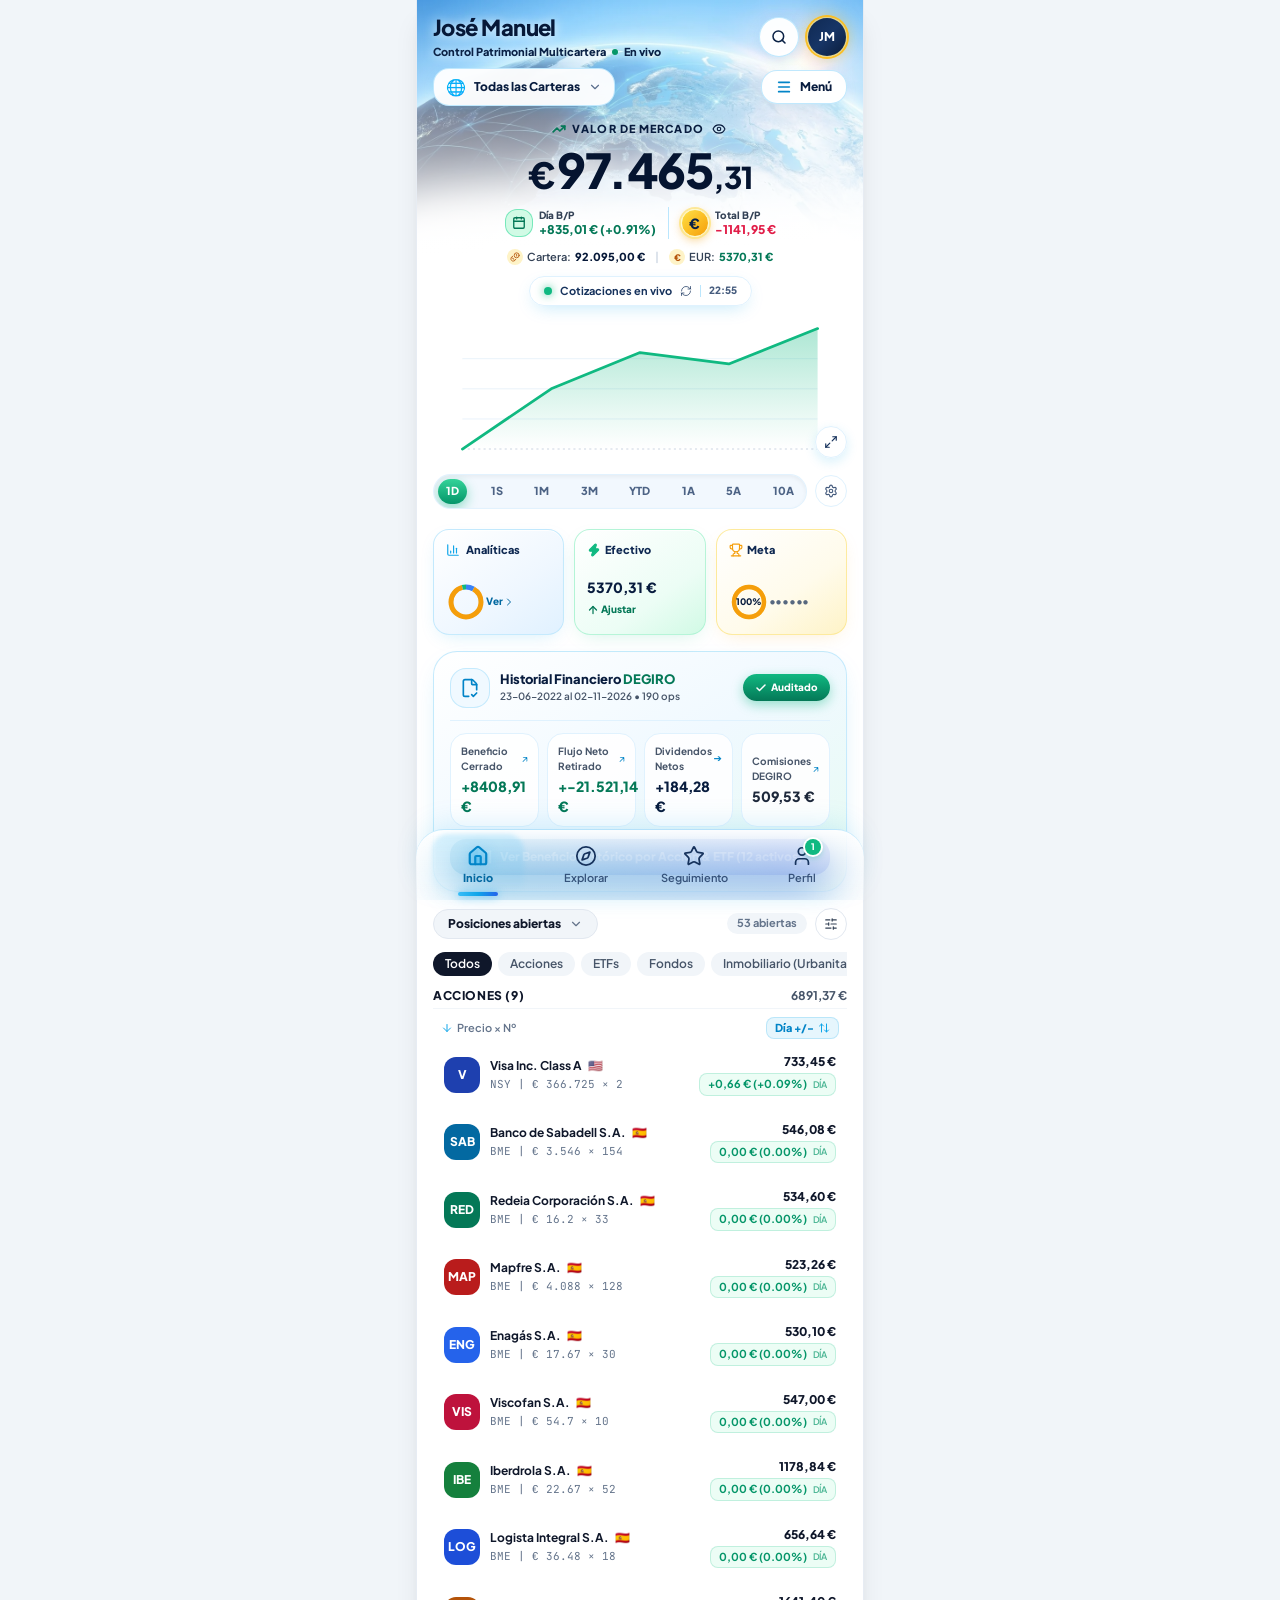
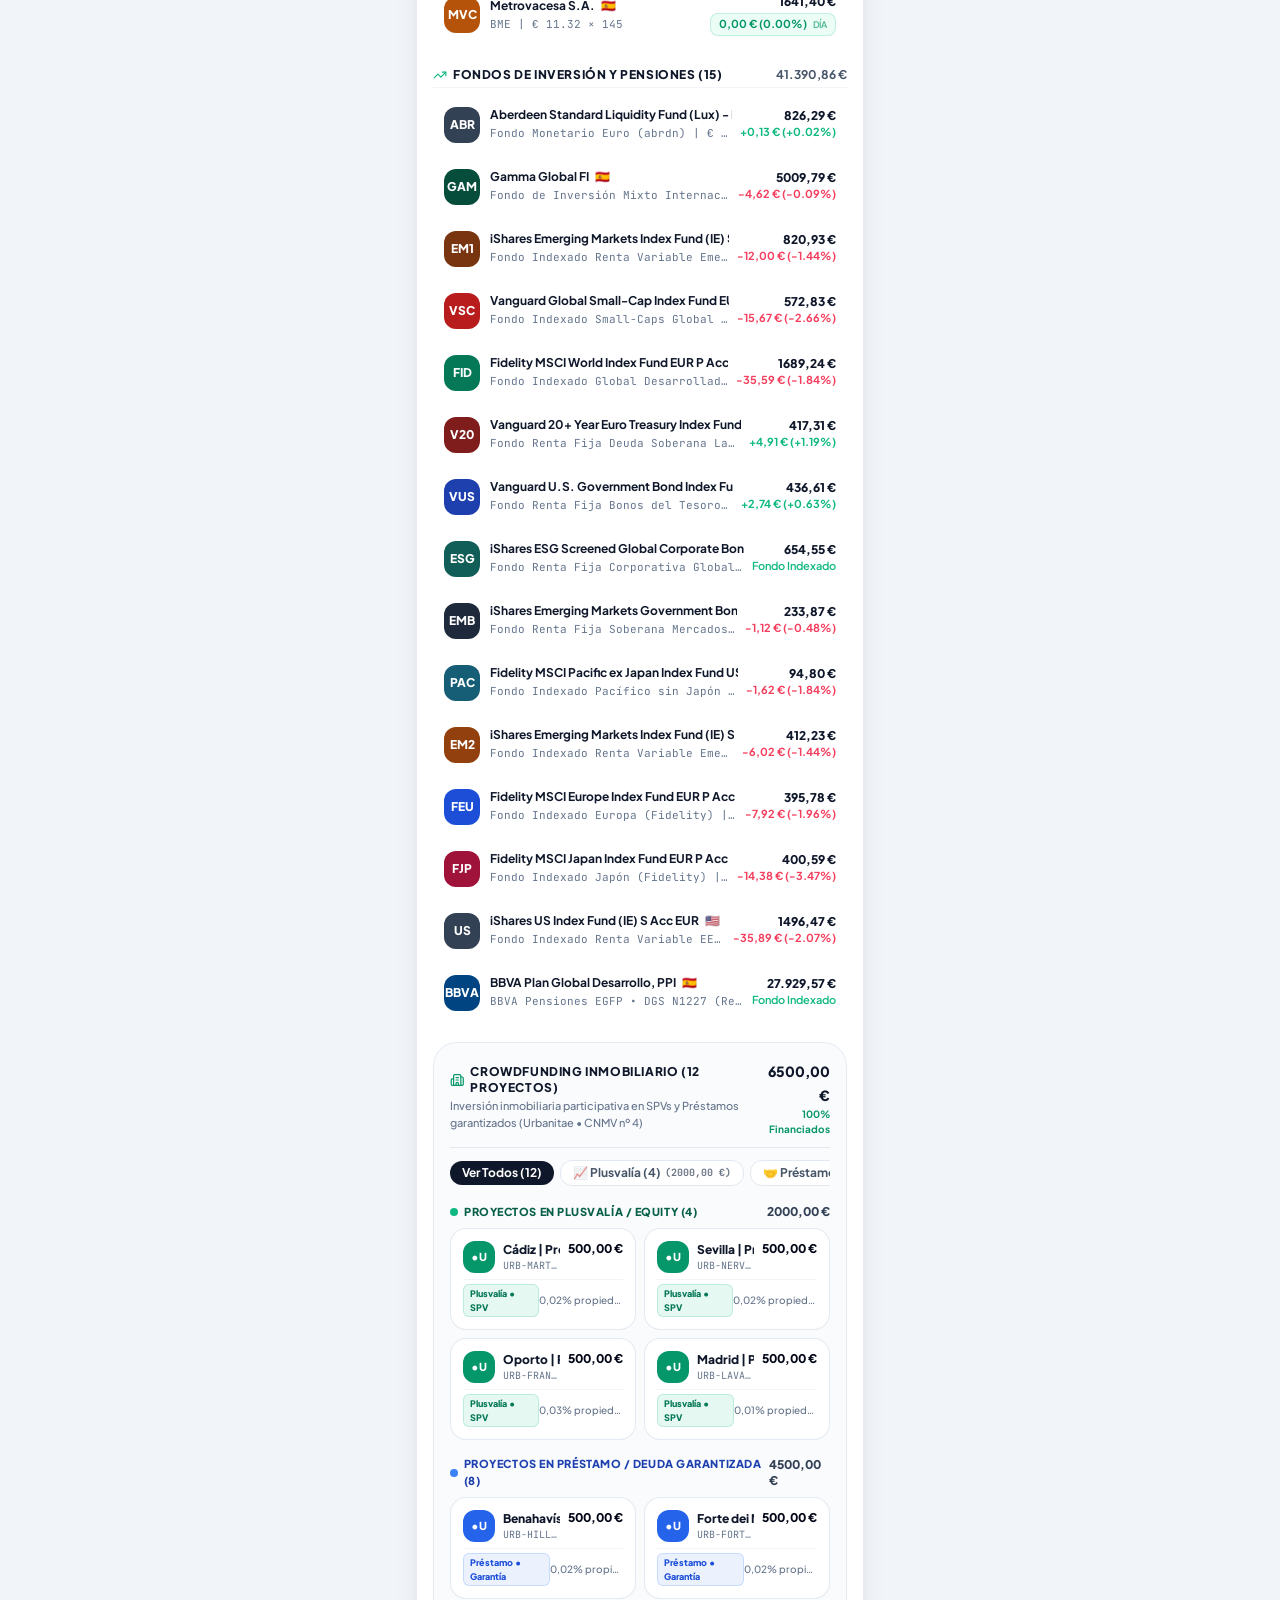
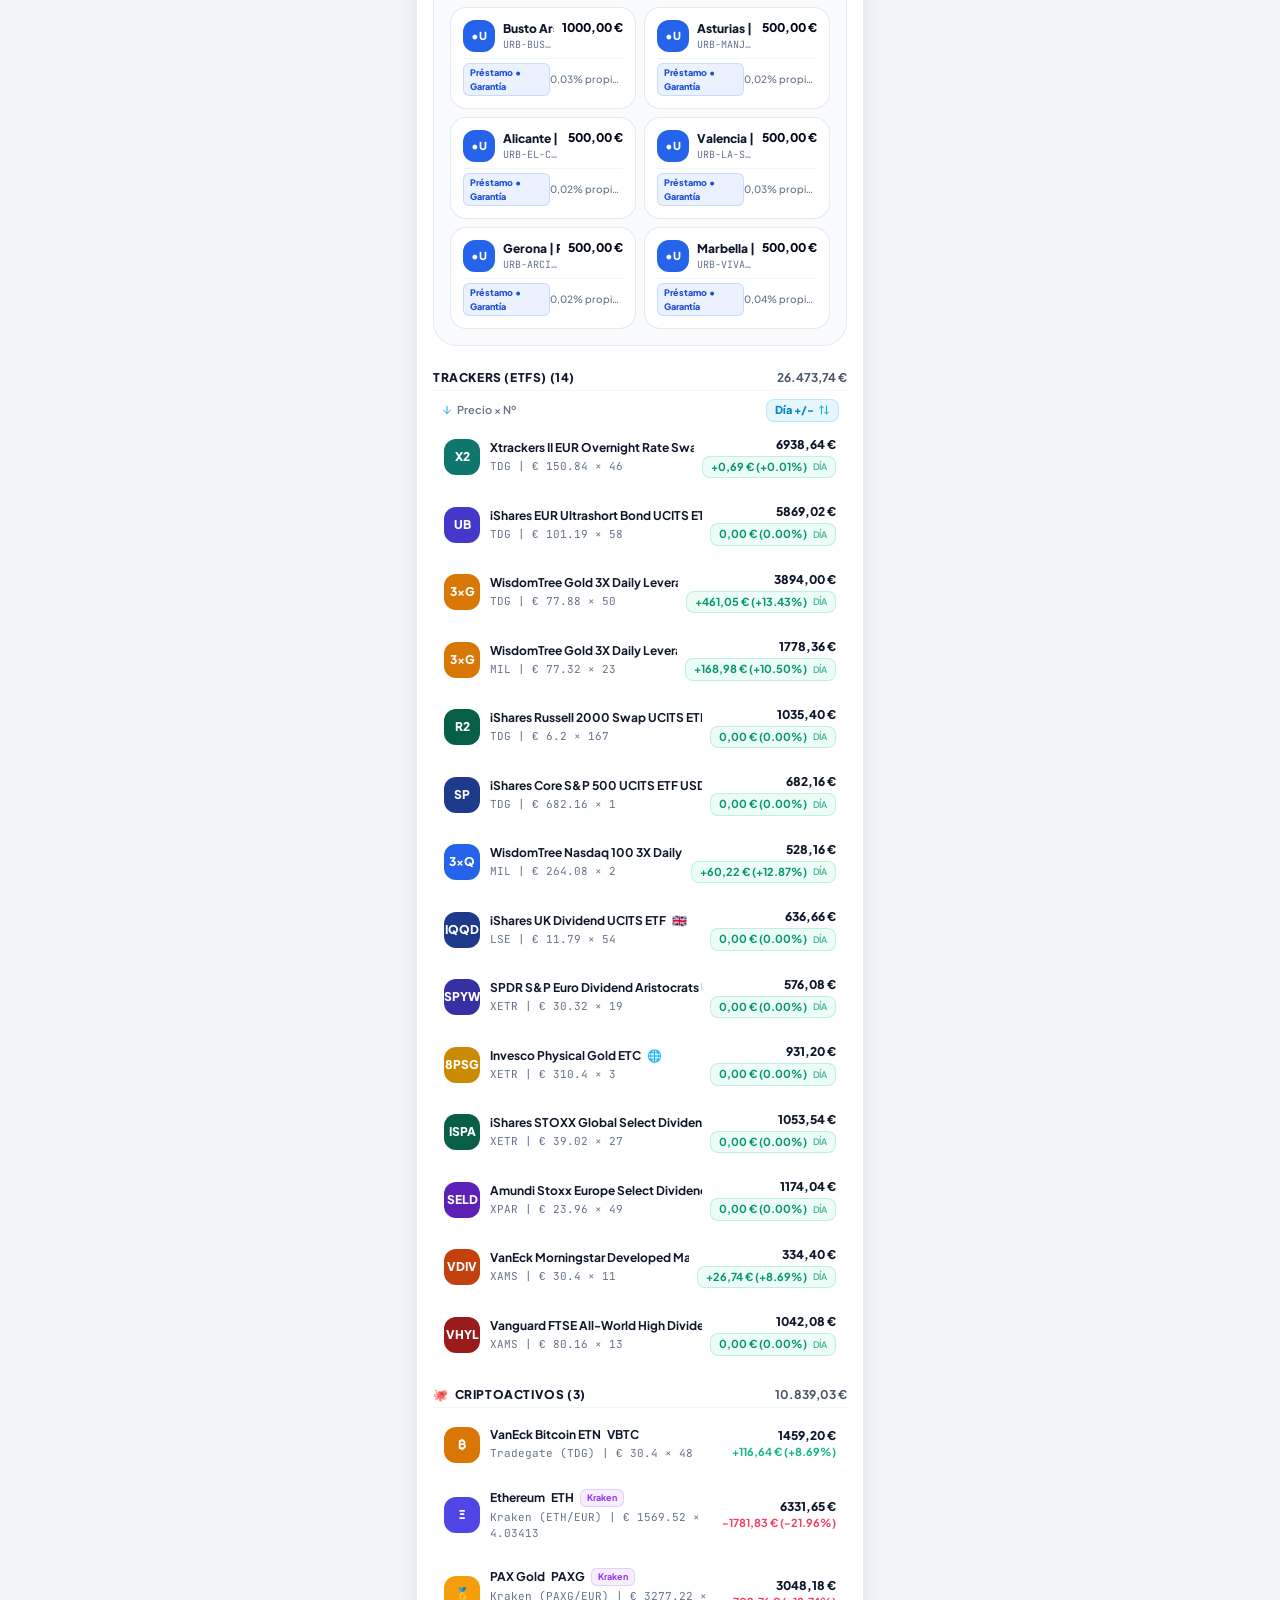
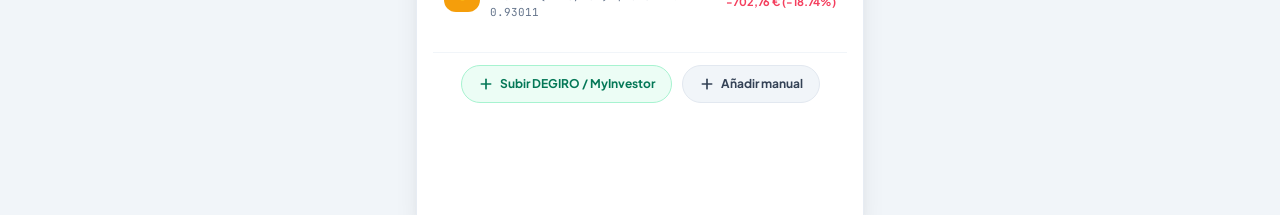
==== commit d315466e: "Deploy hamburger menu drawer and Jose Manuel's real Zona de Gráficos" ====
--- a/index.html
+++ b/index.html
@@ -57,8 +57,8 @@
     <link rel="preconnect" href="https://fonts.googleapis.com">
     <link rel="preconnect" href="https://fonts.gstatic.com" crossorigin>
     <link href="https://fonts.googleapis.com/css2?family=Plus+Jakarta+Sans:wght@400;500;600;700;800&family=JetBrains+Mono:wght@400;500;600&display=swap" rel="stylesheet">
-    <script type="module" crossorigin src="./assets/index-hEWq03fm.js"></script>
-    <link rel="stylesheet" crossorigin href="./assets/index-DTdca1ST.css">
+    <script type="module" crossorigin src="./assets/index-BlBoTvB6.js"></script>
+    <link rel="stylesheet" crossorigin href="./assets/index-DGq6-HOV.css">
   </head>
   <body class="bg-slate-100 text-slate-900 antialiased selection:bg-emerald-500 selection:text-white">
     <div id="root"></div>
--- a/assets/index-DGq6-HOV.css
+++ b/assets/index-DGq6-HOV.css
@@ -0,0 +1 @@
+*,:before,:after{--tw-border-spacing-x: 0;--tw-border-spacing-y: 0;--tw-translate-x: 0;--tw-translate-y: 0;--tw-rotate: 0;--tw-skew-x: 0;--tw-skew-y: 0;--tw-scale-x: 1;--tw-scale-y: 1;--tw-pan-x: ;--tw-pan-y: ;--tw-pinch-zoom: ;--tw-scroll-snap-strictness: proximity;--tw-gradient-from-position: ;--tw-gradient-via-position: ;--tw-gradient-to-position: ;--tw-ordinal: ;--tw-slashed-zero: ;--tw-numeric-figure: ;--tw-numeric-spacing: ;--tw-numeric-fraction: ;--tw-ring-inset: ;--tw-ring-offset-width: 0px;--tw-ring-offset-color: #fff;--tw-ring-color: rgb(59 130 246 / .5);--tw-ring-offset-shadow: 0 0 #0000;--tw-ring-shadow: 0 0 #0000;--tw-shadow: 0 0 #0000;--tw-shadow-colored: 0 0 #0000;--tw-blur: ;--tw-brightness: ;--tw-contrast: ;--tw-grayscale: ;--tw-hue-rotate: ;--tw-invert: ;--tw-saturate: ;--tw-sepia: ;--tw-drop-shadow: ;--tw-backdrop-blur: ;--tw-backdrop-brightness: ;--tw-backdrop-contrast: ;--tw-backdrop-grayscale: ;--tw-backdrop-hue-rotate: ;--tw-backdrop-invert: ;--tw-backdrop-opacity: ;--tw-backdrop-saturate: ;--tw-backdrop-sepia: ;--tw-contain-size: ;--tw-contain-layout: ;--tw-contain-paint: ;--tw-contain-style: }::backdrop{--tw-border-spacing-x: 0;--tw-border-spacing-y: 0;--tw-translate-x: 0;--tw-translate-y: 0;--tw-rotate: 0;--tw-skew-x: 0;--tw-skew-y: 0;--tw-scale-x: 1;--tw-scale-y: 1;--tw-pan-x: ;--tw-pan-y: ;--tw-pinch-zoom: ;--tw-scroll-snap-strictness: proximity;--tw-gradient-from-position: ;--tw-gradient-via-position: ;--tw-gradient-to-position: ;--tw-ordinal: ;--tw-slashed-zero: ;--tw-numeric-figure: ;--tw-numeric-spacing: ;--tw-numeric-fraction: ;--tw-ring-inset: ;--tw-ring-offset-width: 0px;--tw-ring-offset-color: #fff;--tw-ring-color: rgb(59 130 246 / .5);--tw-ring-offset-shadow: 0 0 #0000;--tw-ring-shadow: 0 0 #0000;--tw-shadow: 0 0 #0000;--tw-shadow-colored: 0 0 #0000;--tw-blur: ;--tw-brightness: ;--tw-contrast: ;--tw-grayscale: ;--tw-hue-rotate: ;--tw-invert: ;--tw-saturate: ;--tw-sepia: ;--tw-drop-shadow: ;--tw-backdrop-blur: ;--tw-backdrop-brightness: ;--tw-backdrop-contrast: ;--tw-backdrop-grayscale: ;--tw-backdrop-hue-rotate: ;--tw-backdrop-invert: ;--tw-backdrop-opacity: ;--tw-backdrop-saturate: ;--tw-backdrop-sepia: ;--tw-contain-size: ;--tw-contain-layout: ;--tw-contain-paint: ;--tw-contain-style: }*,:before,:after{box-sizing:border-box;border-width:0;border-style:solid;border-color:#e5e7eb}:before,:after{--tw-content: ""}html,:host{line-height:1.5;-webkit-text-size-adjust:100%;-moz-tab-size:4;-o-tab-size:4;tab-size:4;font-family:Plus Jakarta Sans,Inter,system-ui,-apple-system,sans-serif;font-feature-settings:normal;font-variation-settings:normal;-webkit-tap-highlight-color:transparent}body{margin:0;line-height:inherit}hr{height:0;color:inherit;border-top-width:1px}abbr:where([title]){-webkit-text-decoration:underline dotted;text-decoration:underline dotted}h1,h2,h3,h4,h5,h6{font-size:inherit;font-weight:inherit}a{color:inherit;text-decoration:inherit}b,strong{font-weight:bolder}code,kbd,samp,pre{font-family:JetBrains Mono,ui-monospace,monospace;font-feature-settings:normal;font-variation-settings:normal;font-size:1em}small{font-size:80%}sub,sup{font-size:75%;line-height:0;position:relative;vertical-align:baseline}sub{bottom:-.25em}sup{top:-.5em}table{text-indent:0;border-color:inherit;border-collapse:collapse}button,input,optgroup,select,textarea{font-family:inherit;font-feature-settings:inherit;font-variation-settings:inherit;font-size:100%;font-weight:inherit;line-height:inherit;letter-spacing:inherit;color:inherit;margin:0;padding:0}button,select{text-transform:none}button,input:where([type=button]),input:where([type=reset]),input:where([type=submit]){-webkit-appearance:button;background-color:transparent;background-image:none}:-moz-focusring{outline:auto}:-moz-ui-invalid{box-shadow:none}progress{vertical-align:baseline}::-webkit-inner-spin-button,::-webkit-outer-spin-button{height:auto}[type=search]{-webkit-appearance:textfield;outline-offset:-2px}::-webkit-search-decoration{-webkit-appearance:none}::-webkit-file-upload-button{-webkit-appearance:button;font:inherit}summary{display:list-item}blockquote,dl,dd,h1,h2,h3,h4,h5,h6,hr,figure,p,pre{margin:0}fieldset{margin:0;padding:0}legend{padding:0}ol,ul,menu{list-style:none;margin:0;padding:0}dialog{padding:0}textarea{resize:vertical}input::-moz-placeholder,textarea::-moz-placeholder{opacity:1;color:#9ca3af}input::placeholder,textarea::placeholder{opacity:1;color:#9ca3af}button,[role=button]{cursor:pointer}:disabled{cursor:default}img,svg,video,canvas,audio,iframe,embed,object{display:block;vertical-align:middle}img,video{max-width:100%;height:auto}[hidden]:where(:not([hidden=until-found])){display:none}*{-webkit-tap-highlight-color:transparent}body{background:linear-gradient(180deg,#e8f4fd,#f4f9fe 40%,#f1f5f9);color:#0f172a;font-family:Plus Jakarta Sans,system-ui,-apple-system,sans-serif}.\!container{width:100%!important}.container{width:100%}@media(min-width:640px){.\!container{max-width:640px!important}.container{max-width:640px}}@media(min-width:768px){.\!container{max-width:768px!important}.container{max-width:768px}}@media(min-width:1024px){.\!container{max-width:1024px!important}.container{max-width:1024px}}@media(min-width:1280px){.\!container{max-width:1280px!important}.container{max-width:1280px}}@media(min-width:1536px){.\!container{max-width:1536px!important}.container{max-width:1536px}}.pointer-events-none{pointer-events:none}.visible{visibility:visible}.static{position:static}.fixed{position:fixed}.absolute{position:absolute}.relative{position:relative}.sticky{position:sticky}.inset-0{top:0;right:0;bottom:0;left:0}.inset-x-2{left:.5rem;right:.5rem}.-right-2{right:-.5rem}.-top-1\.5{top:-.375rem}.bottom-0{bottom:0}.bottom-1{bottom:.25rem}.bottom-2{bottom:.5rem}.left-0{left:0}.left-3{left:.75rem}.left-3\.5{left:.875rem}.left-4{left:1rem}.right-0{right:0}.right-2{right:.5rem}.right-2\.5{right:.625rem}.right-4{right:1rem}.top-0{top:0}.top-1{top:.25rem}.top-1\/2{top:50%}.top-10{top:2.5rem}.top-14{top:3.5rem}.top-2\.5{top:.625rem}.top-3{top:.75rem}.z-0{z-index:0}.z-10{z-index:10}.z-20{z-index:20}.z-30{z-index:30}.z-40{z-index:40}.z-50{z-index:50}.z-\[100\]{z-index:100}.col-span-2{grid-column:span 2 / span 2}.-mx-4{margin-left:-1rem;margin-right:-1rem}.mx-2{margin-left:.5rem;margin-right:.5rem}.mx-auto{margin-left:auto;margin-right:auto}.my-1{margin-top:.25rem;margin-bottom:.25rem}.my-2{margin-top:.5rem;margin-bottom:.5rem}.my-2\.5{margin-top:.625rem;margin-bottom:.625rem}.my-3{margin-top:.75rem;margin-bottom:.75rem}.my-4{margin-top:1rem;margin-bottom:1rem}.-ml-1{margin-left:-.25rem}.mb-0\.5{margin-bottom:.125rem}.mb-1{margin-bottom:.25rem}.mb-1\.5{margin-bottom:.375rem}.mb-2{margin-bottom:.5rem}.mb-2\.5{margin-bottom:.625rem}.mb-3{margin-bottom:.75rem}.mb-3\.5{margin-bottom:.875rem}.mb-4{margin-bottom:1rem}.mb-5{margin-bottom:1.25rem}.mb-6{margin-bottom:1.5rem}.ml-0\.5{margin-left:.125rem}.ml-1{margin-left:.25rem}.ml-1\.5{margin-left:.375rem}.ml-2{margin-left:.5rem}.ml-auto{margin-left:auto}.mr-0\.5{margin-right:.125rem}.mr-1{margin-right:.25rem}.mt-0\.5{margin-top:.125rem}.mt-1{margin-top:.25rem}.mt-1\.5{margin-top:.375rem}.mt-2{margin-top:.5rem}.mt-2\.5{margin-top:.625rem}.mt-3{margin-top:.75rem}.mt-3\.5{margin-top:.875rem}.mt-4{margin-top:1rem}.mt-6{margin-top:1.5rem}.mt-8{margin-top:2rem}.line-clamp-2{overflow:hidden;display:-webkit-box;-webkit-box-orient:vertical;-webkit-line-clamp:2}.block{display:block}.inline-block{display:inline-block}.flex{display:flex}.inline-flex{display:inline-flex}.table{display:table}.grid{display:grid}.hidden{display:none}.h-1{height:.25rem}.h-1\.5{height:.375rem}.h-10{height:2.5rem}.h-11{height:2.75rem}.h-12{height:3rem}.h-14{height:3.5rem}.h-16{height:4rem}.h-2{height:.5rem}.h-2\.5{height:.625rem}.h-28{height:7rem}.h-3{height:.75rem}.h-3\.5{height:.875rem}.h-32{height:8rem}.h-4{height:1rem}.h-44{height:11rem}.h-5{height:1.25rem}.h-6{height:1.5rem}.h-7{height:1.75rem}.h-8{height:2rem}.h-9{height:2.25rem}.h-\[106px\]{height:106px}.h-\[148px\]{height:148px}.h-\[22px\]{height:22px}.h-\[270px\]{height:270px}.h-\[70px\]{height:70px}.h-\[96vh\]{height:96vh}.h-full{height:100%}.max-h-44{max-height:11rem}.max-h-\[85vh\]{max-height:85vh}.max-h-\[90vh\]{max-height:90vh}.max-h-\[92vh\]{max-height:92vh}.min-h-screen{min-height:100vh}.w-1\.5{width:.375rem}.w-10{width:2.5rem}.w-11{width:2.75rem}.w-12{width:3rem}.w-14{width:3.5rem}.w-16{width:4rem}.w-2{width:.5rem}.w-2\.5{width:.625rem}.w-28{width:7rem}.w-3{width:.75rem}.w-3\.5{width:.875rem}.w-32{width:8rem}.w-4{width:1rem}.w-5{width:1.25rem}.w-52{width:13rem}.w-56{width:14rem}.w-6{width:1.5rem}.w-64{width:16rem}.w-7{width:1.75rem}.w-72{width:18rem}.w-8{width:2rem}.w-9{width:2.25rem}.w-\[22px\]{width:22px}.w-auto{width:auto}.w-full{width:100%}.w-px{width:1px}.min-w-0{min-width:0px}.min-w-\[16px\]{min-width:16px}.max-w-2xl{max-width:42rem}.max-w-\[180px\]{max-width:180px}.max-w-\[190px\]{max-width:190px}.max-w-\[220px\]{max-width:220px}.max-w-\[260px\]{max-width:260px}.max-w-\[82vw\]{max-width:82vw}.max-w-\[90px\]{max-width:90px}.max-w-\[92px\]{max-width:92px}.max-w-lg{max-width:32rem}.max-w-md{max-width:28rem}.max-w-sm{max-width:24rem}.max-w-xl{max-width:36rem}.max-w-xs{max-width:20rem}.flex-1{flex:1 1 0%}.flex-shrink-0,.shrink-0{flex-shrink:0}.-translate-y-1\/2{--tw-translate-y: -50%;transform:translate(var(--tw-translate-x),var(--tw-translate-y)) rotate(var(--tw-rotate)) skew(var(--tw-skew-x)) skewY(var(--tw-skew-y)) scaleX(var(--tw-scale-x)) scaleY(var(--tw-scale-y))}.translate-x-2{--tw-translate-x: .5rem;transform:translate(var(--tw-translate-x),var(--tw-translate-y)) rotate(var(--tw-rotate)) skew(var(--tw-skew-x)) skewY(var(--tw-skew-y)) scaleX(var(--tw-scale-x)) scaleY(var(--tw-scale-y))}.-rotate-90{--tw-rotate: -90deg;transform:translate(var(--tw-translate-x),var(--tw-translate-y)) rotate(var(--tw-rotate)) skew(var(--tw-skew-x)) skewY(var(--tw-skew-y)) scaleX(var(--tw-scale-x)) scaleY(var(--tw-scale-y))}.rotate-180{--tw-rotate: 180deg;transform:translate(var(--tw-translate-x),var(--tw-translate-y)) rotate(var(--tw-rotate)) skew(var(--tw-skew-x)) skewY(var(--tw-skew-y)) scaleX(var(--tw-scale-x)) scaleY(var(--tw-scale-y))}.scale-110{--tw-scale-x: 1.1;--tw-scale-y: 1.1;transform:translate(var(--tw-translate-x),var(--tw-translate-y)) rotate(var(--tw-rotate)) skew(var(--tw-skew-x)) skewY(var(--tw-skew-y)) scaleX(var(--tw-scale-x)) scaleY(var(--tw-scale-y))}.scale-\[0\.98\]{--tw-scale-x: .98;--tw-scale-y: .98;transform:translate(var(--tw-translate-x),var(--tw-translate-y)) rotate(var(--tw-rotate)) skew(var(--tw-skew-x)) skewY(var(--tw-skew-y)) scaleX(var(--tw-scale-x)) scaleY(var(--tw-scale-y))}.scale-\[0\.99\]{--tw-scale-x: .99;--tw-scale-y: .99;transform:translate(var(--tw-translate-x),var(--tw-translate-y)) rotate(var(--tw-rotate)) skew(var(--tw-skew-x)) skewY(var(--tw-skew-y)) scaleX(var(--tw-scale-x)) scaleY(var(--tw-scale-y))}@keyframes bounce{0%,to{transform:translateY(-25%);animation-timing-function:cubic-bezier(.8,0,1,1)}50%{transform:none;animation-timing-function:cubic-bezier(0,0,.2,1)}}.animate-bounce{animation:bounce 1s infinite}@keyframes pulse{50%{opacity:.5}}.animate-pulse{animation:pulse 2s cubic-bezier(.4,0,.6,1) infinite}@keyframes spin{to{transform:rotate(360deg)}}.animate-spin{animation:spin 1s linear infinite}.cursor-crosshair{cursor:crosshair}.cursor-grab{cursor:grab}.cursor-pointer{cursor:pointer}.touch-none{touch-action:none}.select-none{-webkit-user-select:none;-moz-user-select:none;user-select:none}.select-all{-webkit-user-select:all;-moz-user-select:all;user-select:all}.resize-none{resize:none}.grid-cols-1{grid-template-columns:repeat(1,minmax(0,1fr))}.grid-cols-2{grid-template-columns:repeat(2,minmax(0,1fr))}.grid-cols-3{grid-template-columns:repeat(3,minmax(0,1fr))}.grid-cols-4{grid-template-columns:repeat(4,minmax(0,1fr))}.flex-col{flex-direction:column}.flex-wrap{flex-wrap:wrap}.items-start{align-items:flex-start}.items-end{align-items:flex-end}.items-center{align-items:center}.items-baseline{align-items:baseline}.justify-end{justify-content:flex-end}.justify-center{justify-content:center}.justify-between{justify-content:space-between}.justify-around{justify-content:space-around}.gap-0\.5{gap:.125rem}.gap-1{gap:.25rem}.gap-1\.5{gap:.375rem}.gap-2{gap:.5rem}.gap-2\.5{gap:.625rem}.gap-3{gap:.75rem}.gap-3\.5{gap:.875rem}.gap-4{gap:1rem}.gap-x-2\.5{-moz-column-gap:.625rem;column-gap:.625rem}.gap-y-1{row-gap:.25rem}.space-y-0\.5>:not([hidden])~:not([hidden]){--tw-space-y-reverse: 0;margin-top:calc(.125rem * calc(1 - var(--tw-space-y-reverse)));margin-bottom:calc(.125rem * var(--tw-space-y-reverse))}.space-y-1>:not([hidden])~:not([hidden]){--tw-space-y-reverse: 0;margin-top:calc(.25rem * calc(1 - var(--tw-space-y-reverse)));margin-bottom:calc(.25rem * var(--tw-space-y-reverse))}.space-y-1\.5>:not([hidden])~:not([hidden]){--tw-space-y-reverse: 0;margin-top:calc(.375rem * calc(1 - var(--tw-space-y-reverse)));margin-bottom:calc(.375rem * var(--tw-space-y-reverse))}.space-y-2>:not([hidden])~:not([hidden]){--tw-space-y-reverse: 0;margin-top:calc(.5rem * calc(1 - var(--tw-space-y-reverse)));margin-bottom:calc(.5rem * var(--tw-space-y-reverse))}.space-y-2\.5>:not([hidden])~:not([hidden]){--tw-space-y-reverse: 0;margin-top:calc(.625rem * calc(1 - var(--tw-space-y-reverse)));margin-bottom:calc(.625rem * var(--tw-space-y-reverse))}.space-y-3>:not([hidden])~:not([hidden]){--tw-space-y-reverse: 0;margin-top:calc(.75rem * calc(1 - var(--tw-space-y-reverse)));margin-bottom:calc(.75rem * var(--tw-space-y-reverse))}.space-y-3\.5>:not([hidden])~:not([hidden]){--tw-space-y-reverse: 0;margin-top:calc(.875rem * calc(1 - var(--tw-space-y-reverse)));margin-bottom:calc(.875rem * var(--tw-space-y-reverse))}.space-y-4>:not([hidden])~:not([hidden]){--tw-space-y-reverse: 0;margin-top:calc(1rem * calc(1 - var(--tw-space-y-reverse)));margin-bottom:calc(1rem * var(--tw-space-y-reverse))}.divide-x>:not([hidden])~:not([hidden]){--tw-divide-x-reverse: 0;border-right-width:calc(1px * var(--tw-divide-x-reverse));border-left-width:calc(1px * calc(1 - var(--tw-divide-x-reverse)))}.divide-slate-100>:not([hidden])~:not([hidden]){--tw-divide-opacity: 1;border-color:rgb(241 245 249 / var(--tw-divide-opacity, 1))}.self-start{align-self:flex-start}.overflow-hidden{overflow:hidden}.overflow-visible{overflow:visible}.overflow-x-auto{overflow-x:auto}.overflow-y-auto{overflow-y:auto}.overflow-x-clip{overflow-x:clip}.truncate{overflow:hidden;text-overflow:ellipsis;white-space:nowrap}.whitespace-nowrap{white-space:nowrap}.whitespace-pre-line{white-space:pre-line}.rounded{border-radius:.25rem}.rounded-2xl{border-radius:1rem}.rounded-3xl{border-radius:1.5rem}.rounded-full{border-radius:9999px}.rounded-lg{border-radius:.5rem}.rounded-md{border-radius:.375rem}.rounded-xl{border-radius:.75rem}.rounded-t-3xl{border-top-left-radius:1.5rem;border-top-right-radius:1.5rem}.rounded-t-\[28px\]{border-top-left-radius:28px;border-top-right-radius:28px}.border{border-width:1px}.border-0{border-width:0px}.border-2{border-width:2px}.border-x{border-left-width:1px;border-right-width:1px}.border-b{border-bottom-width:1px}.border-r{border-right-width:1px}.border-t{border-top-width:1px}.border-dashed{border-style:dashed}.border-none{border-style:none}.border-amber-200{--tw-border-opacity: 1;border-color:rgb(253 230 138 / var(--tw-border-opacity, 1))}.border-amber-200\/80{border-color:#fde68acc}.border-amber-200\/90{border-color:#fde68ae6}.border-amber-300{--tw-border-opacity: 1;border-color:rgb(252 211 77 / var(--tw-border-opacity, 1))}.border-amber-300\/60{border-color:#fcd34d99}.border-amber-500\/20{border-color:#f59e0b33}.border-blue-200{--tw-border-opacity: 1;border-color:rgb(191 219 254 / var(--tw-border-opacity, 1))}.border-blue-300{--tw-border-opacity: 1;border-color:rgb(147 197 253 / var(--tw-border-opacity, 1))}.border-blue-500\/20{border-color:#3b82f633}.border-blue-600{--tw-border-opacity: 1;border-color:rgb(37 99 235 / var(--tw-border-opacity, 1))}.border-emerald-200{--tw-border-opacity: 1;border-color:rgb(167 243 208 / var(--tw-border-opacity, 1))}.border-emerald-200\/80{border-color:#a7f3d0cc}.border-emerald-300{--tw-border-opacity: 1;border-color:rgb(110 231 183 / var(--tw-border-opacity, 1))}.border-emerald-300\/90{border-color:#6ee7b7e6}.border-emerald-400{--tw-border-opacity: 1;border-color:rgb(52 211 153 / var(--tw-border-opacity, 1))}.border-emerald-500{--tw-border-opacity: 1;border-color:rgb(16 185 129 / var(--tw-border-opacity, 1))}.border-emerald-500\/20{border-color:#10b98133}.border-emerald-500\/25{border-color:#10b98140}.border-emerald-500\/30{border-color:#10b9814d}.border-emerald-500\/40{border-color:#10b98166}.border-emerald-600{--tw-border-opacity: 1;border-color:rgb(5 150 105 / var(--tw-border-opacity, 1))}.border-emerald-700{--tw-border-opacity: 1;border-color:rgb(4 120 87 / var(--tw-border-opacity, 1))}.border-indigo-200{--tw-border-opacity: 1;border-color:rgb(199 210 254 / var(--tw-border-opacity, 1))}.border-indigo-200\/80{border-color:#c7d2fecc}.border-indigo-300{--tw-border-opacity: 1;border-color:rgb(165 180 252 / var(--tw-border-opacity, 1))}.border-indigo-400\/30{border-color:#818cf84d}.border-indigo-500{--tw-border-opacity: 1;border-color:rgb(99 102 241 / var(--tw-border-opacity, 1))}.border-indigo-500\/40{border-color:#6366f166}.border-purple-100{--tw-border-opacity: 1;border-color:rgb(243 232 255 / var(--tw-border-opacity, 1))}.border-purple-200{--tw-border-opacity: 1;border-color:rgb(233 213 255 / var(--tw-border-opacity, 1))}.border-purple-500\/20{border-color:#a855f733}.border-rose-200{--tw-border-opacity: 1;border-color:rgb(254 205 211 / var(--tw-border-opacity, 1))}.border-rose-300{--tw-border-opacity: 1;border-color:rgb(253 164 175 / var(--tw-border-opacity, 1))}.border-rose-400{--tw-border-opacity: 1;border-color:rgb(251 113 133 / var(--tw-border-opacity, 1))}.border-rose-500\/20{border-color:#f43f5e33}.border-rose-800\/50{border-color:#9f123980}.border-sky-100{--tw-border-opacity: 1;border-color:rgb(224 242 254 / var(--tw-border-opacity, 1))}.border-sky-100\/80{border-color:#e0f2fecc}.border-sky-100\/90{border-color:#e0f2fee6}.border-sky-200{--tw-border-opacity: 1;border-color:rgb(186 230 253 / var(--tw-border-opacity, 1))}.border-sky-200\/70{border-color:#bae6fdb3}.border-sky-200\/80{border-color:#bae6fdcc}.border-sky-200\/90{border-color:#bae6fde6}.border-sky-500\/20{border-color:#0ea5e933}.border-sky-600{--tw-border-opacity: 1;border-color:rgb(2 132 199 / var(--tw-border-opacity, 1))}.border-slate-100{--tw-border-opacity: 1;border-color:rgb(241 245 249 / var(--tw-border-opacity, 1))}.border-slate-100\/60{border-color:#f1f5f999}.border-slate-200{--tw-border-opacity: 1;border-color:rgb(226 232 240 / var(--tw-border-opacity, 1))}.border-slate-200\/60{border-color:#e2e8f099}.border-slate-200\/70{border-color:#e2e8f0b3}.border-slate-200\/80{border-color:#e2e8f0cc}.border-slate-200\/90{border-color:#e2e8f0e6}.border-slate-300{--tw-border-opacity: 1;border-color:rgb(203 213 225 / var(--tw-border-opacity, 1))}.border-slate-700{--tw-border-opacity: 1;border-color:rgb(51 65 85 / var(--tw-border-opacity, 1))}.border-slate-700\/40{border-color:#33415566}.border-slate-700\/50{border-color:#33415580}.border-slate-700\/60{border-color:#33415599}.border-slate-700\/80{border-color:#334155cc}.border-slate-800{--tw-border-opacity: 1;border-color:rgb(30 41 59 / var(--tw-border-opacity, 1))}.border-slate-800\/60{border-color:#1e293b99}.border-slate-800\/80{border-color:#1e293bcc}.border-slate-900{--tw-border-opacity: 1;border-color:rgb(15 23 42 / var(--tw-border-opacity, 1))}.border-slate-950{--tw-border-opacity: 1;border-color:rgb(2 6 23 / var(--tw-border-opacity, 1))}.border-transparent{border-color:transparent}.border-white\/10{border-color:#ffffff1a}.border-yellow-100{--tw-border-opacity: 1;border-color:rgb(254 249 195 / var(--tw-border-opacity, 1))}.bg-\[\#004481\]{--tw-bg-opacity: 1;background-color:rgb(0 68 129 / var(--tw-bg-opacity, 1))}.bg-\[\#081C3E\]{--tw-bg-opacity: 1;background-color:rgb(8 28 62 / var(--tw-bg-opacity, 1))}.bg-\[\#0B2246\]\/95{background-color:#0b2246f2}.bg-\[\#EAF5FE\]\/90{background-color:#eaf5fee6}.bg-\[\#F2F8FE\]{--tw-bg-opacity: 1;background-color:rgb(242 248 254 / var(--tw-bg-opacity, 1))}.bg-amber-100{--tw-bg-opacity: 1;background-color:rgb(254 243 199 / var(--tw-bg-opacity, 1))}.bg-amber-400{--tw-bg-opacity: 1;background-color:rgb(251 191 36 / var(--tw-bg-opacity, 1))}.bg-amber-50{--tw-bg-opacity: 1;background-color:rgb(255 251 235 / var(--tw-bg-opacity, 1))}.bg-amber-50\/80{background-color:#fffbebcc}.bg-amber-500{--tw-bg-opacity: 1;background-color:rgb(245 158 11 / var(--tw-bg-opacity, 1))}.bg-amber-500\/15{background-color:#f59e0b26}.bg-amber-500\/20{background-color:#f59e0b33}.bg-amber-600{--tw-bg-opacity: 1;background-color:rgb(217 119 6 / var(--tw-bg-opacity, 1))}.bg-amber-700{--tw-bg-opacity: 1;background-color:rgb(180 83 9 / var(--tw-bg-opacity, 1))}.bg-amber-800{--tw-bg-opacity: 1;background-color:rgb(146 64 14 / var(--tw-bg-opacity, 1))}.bg-amber-900{--tw-bg-opacity: 1;background-color:rgb(120 53 15 / var(--tw-bg-opacity, 1))}.bg-black{--tw-bg-opacity: 1;background-color:rgb(0 0 0 / var(--tw-bg-opacity, 1))}.bg-black\/50{background-color:#00000080}.bg-black\/60{background-color:#0009}.bg-black\/70{background-color:#000000b3}.bg-black\/80{background-color:#000c}.bg-blue-50{--tw-bg-opacity: 1;background-color:rgb(239 246 255 / var(--tw-bg-opacity, 1))}.bg-blue-50\/70{background-color:#eff6ffb3}.bg-blue-500{--tw-bg-opacity: 1;background-color:rgb(59 130 246 / var(--tw-bg-opacity, 1))}.bg-blue-500\/10{background-color:#3b82f61a}.bg-blue-500\/15{background-color:#3b82f626}.bg-blue-600{--tw-bg-opacity: 1;background-color:rgb(37 99 235 / var(--tw-bg-opacity, 1))}.bg-blue-700{--tw-bg-opacity: 1;background-color:rgb(29 78 216 / var(--tw-bg-opacity, 1))}.bg-blue-800{--tw-bg-opacity: 1;background-color:rgb(30 64 175 / var(--tw-bg-opacity, 1))}.bg-blue-900{--tw-bg-opacity: 1;background-color:rgb(30 58 138 / var(--tw-bg-opacity, 1))}.bg-cyan-600{--tw-bg-opacity: 1;background-color:rgb(8 145 178 / var(--tw-bg-opacity, 1))}.bg-cyan-700{--tw-bg-opacity: 1;background-color:rgb(14 116 144 / var(--tw-bg-opacity, 1))}.bg-cyan-800{--tw-bg-opacity: 1;background-color:rgb(21 94 117 / var(--tw-bg-opacity, 1))}.bg-emerald-100{--tw-bg-opacity: 1;background-color:rgb(209 250 229 / var(--tw-bg-opacity, 1))}.bg-emerald-100\/90{background-color:#d1fae5e6}.bg-emerald-200\/60{background-color:#a7f3d099}.bg-emerald-400{--tw-bg-opacity: 1;background-color:rgb(52 211 153 / var(--tw-bg-opacity, 1))}.bg-emerald-50{--tw-bg-opacity: 1;background-color:rgb(236 253 245 / var(--tw-bg-opacity, 1))}.bg-emerald-50\/40{background-color:#ecfdf566}.bg-emerald-50\/50{background-color:#ecfdf580}.bg-emerald-50\/70{background-color:#ecfdf5b3}.bg-emerald-50\/80{background-color:#ecfdf5cc}.bg-emerald-500{--tw-bg-opacity: 1;background-color:rgb(16 185 129 / var(--tw-bg-opacity, 1))}.bg-emerald-500\/10{background-color:#10b9811a}.bg-emerald-500\/15{background-color:#10b98126}.bg-emerald-500\/20{background-color:#10b98133}.bg-emerald-600{--tw-bg-opacity: 1;background-color:rgb(5 150 105 / var(--tw-bg-opacity, 1))}.bg-emerald-600\/20{background-color:#05966933}.bg-emerald-700{--tw-bg-opacity: 1;background-color:rgb(4 120 87 / var(--tw-bg-opacity, 1))}.bg-emerald-800{--tw-bg-opacity: 1;background-color:rgb(6 95 70 / var(--tw-bg-opacity, 1))}.bg-emerald-900{--tw-bg-opacity: 1;background-color:rgb(6 78 59 / var(--tw-bg-opacity, 1))}.bg-emerald-950\/60{background-color:#022c2299}.bg-fuchsia-600{--tw-bg-opacity: 1;background-color:rgb(192 38 211 / var(--tw-bg-opacity, 1))}.bg-fuchsia-700{--tw-bg-opacity: 1;background-color:rgb(162 28 175 / var(--tw-bg-opacity, 1))}.bg-green-600{--tw-bg-opacity: 1;background-color:rgb(22 163 74 / var(--tw-bg-opacity, 1))}.bg-green-700{--tw-bg-opacity: 1;background-color:rgb(21 128 61 / var(--tw-bg-opacity, 1))}.bg-indigo-50{--tw-bg-opacity: 1;background-color:rgb(238 242 255 / var(--tw-bg-opacity, 1))}.bg-indigo-50\/50{background-color:#eef2ff80}.bg-indigo-50\/70{background-color:#eef2ffb3}.bg-indigo-500\/20{background-color:#6366f133}.bg-indigo-600{--tw-bg-opacity: 1;background-color:rgb(79 70 229 / var(--tw-bg-opacity, 1))}.bg-indigo-700{--tw-bg-opacity: 1;background-color:rgb(67 56 202 / var(--tw-bg-opacity, 1))}.bg-indigo-800{--tw-bg-opacity: 1;background-color:rgb(55 48 163 / var(--tw-bg-opacity, 1))}.bg-neutral-800{--tw-bg-opacity: 1;background-color:rgb(38 38 38 / var(--tw-bg-opacity, 1))}.bg-neutral-900{--tw-bg-opacity: 1;background-color:rgb(23 23 23 / var(--tw-bg-opacity, 1))}.bg-orange-100{--tw-bg-opacity: 1;background-color:rgb(255 237 213 / var(--tw-bg-opacity, 1))}.bg-orange-500{--tw-bg-opacity: 1;background-color:rgb(249 115 22 / var(--tw-bg-opacity, 1))}.bg-orange-600{--tw-bg-opacity: 1;background-color:rgb(234 88 12 / var(--tw-bg-opacity, 1))}.bg-orange-700{--tw-bg-opacity: 1;background-color:rgb(194 65 12 / var(--tw-bg-opacity, 1))}.bg-pink-600{--tw-bg-opacity: 1;background-color:rgb(219 39 119 / var(--tw-bg-opacity, 1))}.bg-purple-50{--tw-bg-opacity: 1;background-color:rgb(250 245 255 / var(--tw-bg-opacity, 1))}.bg-purple-50\/50{background-color:#faf5ff80}.bg-purple-500{--tw-bg-opacity: 1;background-color:rgb(168 85 247 / var(--tw-bg-opacity, 1))}.bg-purple-500\/10{background-color:#a855f71a}.bg-purple-600{--tw-bg-opacity: 1;background-color:rgb(147 51 234 / var(--tw-bg-opacity, 1))}.bg-purple-700{--tw-bg-opacity: 1;background-color:rgb(126 34 206 / var(--tw-bg-opacity, 1))}.bg-purple-800{--tw-bg-opacity: 1;background-color:rgb(107 33 168 / var(--tw-bg-opacity, 1))}.bg-red-500{--tw-bg-opacity: 1;background-color:rgb(239 68 68 / var(--tw-bg-opacity, 1))}.bg-red-600{--tw-bg-opacity: 1;background-color:rgb(220 38 38 / var(--tw-bg-opacity, 1))}.bg-red-700{--tw-bg-opacity: 1;background-color:rgb(185 28 28 / var(--tw-bg-opacity, 1))}.bg-red-800{--tw-bg-opacity: 1;background-color:rgb(153 27 27 / var(--tw-bg-opacity, 1))}.bg-red-900{--tw-bg-opacity: 1;background-color:rgb(127 29 29 / var(--tw-bg-opacity, 1))}.bg-rose-100{--tw-bg-opacity: 1;background-color:rgb(255 228 230 / var(--tw-bg-opacity, 1))}.bg-rose-50{--tw-bg-opacity: 1;background-color:rgb(255 241 242 / var(--tw-bg-opacity, 1))}.bg-rose-500{--tw-bg-opacity: 1;background-color:rgb(244 63 94 / var(--tw-bg-opacity, 1))}.bg-rose-600{--tw-bg-opacity: 1;background-color:rgb(225 29 72 / var(--tw-bg-opacity, 1))}.bg-rose-700{--tw-bg-opacity: 1;background-color:rgb(190 18 60 / var(--tw-bg-opacity, 1))}.bg-rose-800{--tw-bg-opacity: 1;background-color:rgb(159 18 57 / var(--tw-bg-opacity, 1))}.bg-rose-950\/60{background-color:#4c051999}.bg-sky-200{--tw-bg-opacity: 1;background-color:rgb(186 230 253 / var(--tw-bg-opacity, 1))}.bg-sky-50{--tw-bg-opacity: 1;background-color:rgb(240 249 255 / var(--tw-bg-opacity, 1))}.bg-sky-50\/50{background-color:#f0f9ff80}.bg-sky-500{--tw-bg-opacity: 1;background-color:rgb(14 165 233 / var(--tw-bg-opacity, 1))}.bg-sky-500\/10{background-color:#0ea5e91a}.bg-sky-500\/20{background-color:#0ea5e933}.bg-sky-600{--tw-bg-opacity: 1;background-color:rgb(2 132 199 / var(--tw-bg-opacity, 1))}.bg-sky-700{--tw-bg-opacity: 1;background-color:rgb(3 105 161 / var(--tw-bg-opacity, 1))}.bg-sky-800{--tw-bg-opacity: 1;background-color:rgb(7 89 133 / var(--tw-bg-opacity, 1))}.bg-slate-100{--tw-bg-opacity: 1;background-color:rgb(241 245 249 / var(--tw-bg-opacity, 1))}.bg-slate-100\/50{background-color:#f1f5f980}.bg-slate-100\/60{background-color:#f1f5f999}.bg-slate-100\/70{background-color:#f1f5f9b3}.bg-slate-200{--tw-bg-opacity: 1;background-color:rgb(226 232 240 / var(--tw-bg-opacity, 1))}.bg-slate-200\/70{background-color:#e2e8f0b3}.bg-slate-400{--tw-bg-opacity: 1;background-color:rgb(148 163 184 / var(--tw-bg-opacity, 1))}.bg-slate-50{--tw-bg-opacity: 1;background-color:rgb(248 250 252 / var(--tw-bg-opacity, 1))}.bg-slate-50\/40{background-color:#f8fafc66}.bg-slate-50\/50{background-color:#f8fafc80}.bg-slate-50\/60{background-color:#f8fafc99}.bg-slate-50\/70{background-color:#f8fafcb3}.bg-slate-50\/80{background-color:#f8fafccc}.bg-slate-600{--tw-bg-opacity: 1;background-color:rgb(71 85 105 / var(--tw-bg-opacity, 1))}.bg-slate-700{--tw-bg-opacity: 1;background-color:rgb(51 65 85 / var(--tw-bg-opacity, 1))}.bg-slate-800{--tw-bg-opacity: 1;background-color:rgb(30 41 59 / var(--tw-bg-opacity, 1))}.bg-slate-800\/50{background-color:#1e293b80}.bg-slate-800\/60{background-color:#1e293b99}.bg-slate-800\/80{background-color:#1e293bcc}.bg-slate-800\/90{background-color:#1e293be6}.bg-slate-900{--tw-bg-opacity: 1;background-color:rgb(15 23 42 / var(--tw-bg-opacity, 1))}.bg-slate-900\/60{background-color:#0f172a99}.bg-slate-900\/70{background-color:#0f172ab3}.bg-slate-900\/90{background-color:#0f172ae6}.bg-slate-950{--tw-bg-opacity: 1;background-color:rgb(2 6 23 / var(--tw-bg-opacity, 1))}.bg-slate-950\/60{background-color:#02061799}.bg-teal-500{--tw-bg-opacity: 1;background-color:rgb(20 184 166 / var(--tw-bg-opacity, 1))}.bg-teal-600{--tw-bg-opacity: 1;background-color:rgb(13 148 136 / var(--tw-bg-opacity, 1))}.bg-teal-700{--tw-bg-opacity: 1;background-color:rgb(15 118 110 / var(--tw-bg-opacity, 1))}.bg-teal-800{--tw-bg-opacity: 1;background-color:rgb(17 94 89 / var(--tw-bg-opacity, 1))}.bg-transparent{background-color:transparent}.bg-violet-600{--tw-bg-opacity: 1;background-color:rgb(124 58 237 / var(--tw-bg-opacity, 1))}.bg-violet-800{--tw-bg-opacity: 1;background-color:rgb(91 33 182 / var(--tw-bg-opacity, 1))}.bg-white{--tw-bg-opacity: 1;background-color:rgb(255 255 255 / var(--tw-bg-opacity, 1))}.bg-white\/10{background-color:#ffffff1a}.bg-white\/15{background-color:#ffffff26}.bg-white\/20{background-color:#fff3}.bg-white\/90{background-color:#ffffffe6}.bg-white\/95{background-color:#fffffff2}.bg-yellow-500{--tw-bg-opacity: 1;background-color:rgb(234 179 8 / var(--tw-bg-opacity, 1))}.bg-yellow-600{--tw-bg-opacity: 1;background-color:rgb(202 138 4 / var(--tw-bg-opacity, 1))}.bg-zinc-700{--tw-bg-opacity: 1;background-color:rgb(63 63 70 / var(--tw-bg-opacity, 1))}.bg-gradient-to-b{background-image:linear-gradient(to bottom,var(--tw-gradient-stops))}.bg-gradient-to-br{background-image:linear-gradient(to bottom right,var(--tw-gradient-stops))}.bg-gradient-to-r{background-image:linear-gradient(to right,var(--tw-gradient-stops))}.bg-gradient-to-tr{background-image:linear-gradient(to top right,var(--tw-gradient-stops))}.from-\[\#0F2952\]{--tw-gradient-from: #0F2952 var(--tw-gradient-from-position);--tw-gradient-to: rgb(15 41 82 / 0) var(--tw-gradient-to-position);--tw-gradient-stops: var(--tw-gradient-from), var(--tw-gradient-to)}.from-\[\#E6F4FE\]{--tw-gradient-from: #E6F4FE var(--tw-gradient-from-position);--tw-gradient-to: rgb(230 244 254 / 0) var(--tw-gradient-to-position);--tw-gradient-stops: var(--tw-gradient-from), var(--tw-gradient-to)}.from-amber-400{--tw-gradient-from: #fbbf24 var(--tw-gradient-from-position);--tw-gradient-to: rgb(251 191 36 / 0) var(--tw-gradient-to-position);--tw-gradient-stops: var(--tw-gradient-from), var(--tw-gradient-to)}.from-emerald-400{--tw-gradient-from: #34d399 var(--tw-gradient-from-position);--tw-gradient-to: rgb(52 211 153 / 0) var(--tw-gradient-to-position);--tw-gradient-stops: var(--tw-gradient-from), var(--tw-gradient-to)}.from-emerald-500{--tw-gradient-from: #10b981 var(--tw-gradient-from-position);--tw-gradient-to: rgb(16 185 129 / 0) var(--tw-gradient-to-position);--tw-gradient-stops: var(--tw-gradient-from), var(--tw-gradient-to)}.from-emerald-500\/20{--tw-gradient-from: rgb(16 185 129 / .2) var(--tw-gradient-from-position);--tw-gradient-to: rgb(16 185 129 / 0) var(--tw-gradient-to-position);--tw-gradient-stops: var(--tw-gradient-from), var(--tw-gradient-to)}.from-indigo-900{--tw-gradient-from: #312e81 var(--tw-gradient-from-position);--tw-gradient-to: rgb(49 46 129 / 0) var(--tw-gradient-to-position);--tw-gradient-stops: var(--tw-gradient-from), var(--tw-gradient-to)}.from-purple-500{--tw-gradient-from: #a855f7 var(--tw-gradient-from-position);--tw-gradient-to: rgb(168 85 247 / 0) var(--tw-gradient-to-position);--tw-gradient-stops: var(--tw-gradient-from), var(--tw-gradient-to)}.from-rose-400{--tw-gradient-from: #fb7185 var(--tw-gradient-from-position);--tw-gradient-to: rgb(251 113 133 / 0) var(--tw-gradient-to-position);--tw-gradient-stops: var(--tw-gradient-from), var(--tw-gradient-to)}.from-sky-400{--tw-gradient-from: #38bdf8 var(--tw-gradient-from-position);--tw-gradient-to: rgb(56 189 248 / 0) var(--tw-gradient-to-position);--tw-gradient-stops: var(--tw-gradient-from), var(--tw-gradient-to)}.from-sky-400\/20{--tw-gradient-from: rgb(56 189 248 / .2) var(--tw-gradient-from-position);--tw-gradient-to: rgb(56 189 248 / 0) var(--tw-gradient-to-position);--tw-gradient-stops: var(--tw-gradient-from), var(--tw-gradient-to)}.from-sky-50\/15{--tw-gradient-from: rgb(240 249 255 / .15) var(--tw-gradient-from-position);--tw-gradient-to: rgb(240 249 255 / 0) var(--tw-gradient-to-position);--tw-gradient-stops: var(--tw-gradient-from), var(--tw-gradient-to)}.from-sky-500{--tw-gradient-from: #0ea5e9 var(--tw-gradient-from-position);--tw-gradient-to: rgb(14 165 233 / 0) var(--tw-gradient-to-position);--tw-gradient-stops: var(--tw-gradient-from), var(--tw-gradient-to)}.from-sky-600{--tw-gradient-from: #0284c7 var(--tw-gradient-from-position);--tw-gradient-to: rgb(2 132 199 / 0) var(--tw-gradient-to-position);--tw-gradient-stops: var(--tw-gradient-from), var(--tw-gradient-to)}.from-slate-900{--tw-gradient-from: #0f172a var(--tw-gradient-from-position);--tw-gradient-to: rgb(15 23 42 / 0) var(--tw-gradient-to-position);--tw-gradient-stops: var(--tw-gradient-from), var(--tw-gradient-to)}.from-slate-950{--tw-gradient-from: #020617 var(--tw-gradient-from-position);--tw-gradient-to: rgb(2 6 23 / 0) var(--tw-gradient-to-position);--tw-gradient-stops: var(--tw-gradient-from), var(--tw-gradient-to)}.from-white{--tw-gradient-from: #fff var(--tw-gradient-from-position);--tw-gradient-to: rgb(255 255 255 / 0) var(--tw-gradient-to-position);--tw-gradient-stops: var(--tw-gradient-from), var(--tw-gradient-to)}.from-white\/95{--tw-gradient-from: rgb(255 255 255 / .95) var(--tw-gradient-from-position);--tw-gradient-to: rgb(255 255 255 / 0) var(--tw-gradient-to-position);--tw-gradient-stops: var(--tw-gradient-from), var(--tw-gradient-to)}.from-yellow-300{--tw-gradient-from: #fde047 var(--tw-gradient-from-position);--tw-gradient-to: rgb(253 224 71 / 0) var(--tw-gradient-to-position);--tw-gradient-stops: var(--tw-gradient-from), var(--tw-gradient-to)}.via-\[\#173566\]{--tw-gradient-to: rgb(23 53 102 / 0) var(--tw-gradient-to-position);--tw-gradient-stops: var(--tw-gradient-from), #173566 var(--tw-gradient-via-position), var(--tw-gradient-to)}.via-\[\#F0F9FF\]{--tw-gradient-to: rgb(240 249 255 / 0) var(--tw-gradient-to-position);--tw-gradient-stops: var(--tw-gradient-from), #F0F9FF var(--tw-gradient-via-position), var(--tw-gradient-to)}.via-\[\#F5FAFF\]{--tw-gradient-to: rgb(245 250 255 / 0) var(--tw-gradient-to-position);--tw-gradient-stops: var(--tw-gradient-from), #F5FAFF var(--tw-gradient-via-position), var(--tw-gradient-to)}.via-amber-400{--tw-gradient-to: rgb(251 191 36 / 0) var(--tw-gradient-to-position);--tw-gradient-stops: var(--tw-gradient-from), #fbbf24 var(--tw-gradient-via-position), var(--tw-gradient-to)}.via-sky-500{--tw-gradient-to: rgb(14 165 233 / 0) var(--tw-gradient-to-position);--tw-gradient-stops: var(--tw-gradient-from), #0ea5e9 var(--tw-gradient-via-position), var(--tw-gradient-to)}.via-slate-900{--tw-gradient-to: rgb(15 23 42 / 0) var(--tw-gradient-to-position);--tw-gradient-stops: var(--tw-gradient-from), #0f172a var(--tw-gradient-via-position), var(--tw-gradient-to)}.via-slate-950{--tw-gradient-to: rgb(2 6 23 / 0) var(--tw-gradient-to-position);--tw-gradient-stops: var(--tw-gradient-from), #020617 var(--tw-gradient-via-position), var(--tw-gradient-to)}.via-white\/55{--tw-gradient-to: rgb(255 255 255 / 0) var(--tw-gradient-to-position);--tw-gradient-stops: var(--tw-gradient-from), rgb(255 255 255 / .55) var(--tw-gradient-via-position), var(--tw-gradient-to)}.to-\[\#0B1D3B\]{--tw-gradient-to: #0B1D3B var(--tw-gradient-to-position)}.to-\[\#E6FBF2\]{--tw-gradient-to: #E6FBF2 var(--tw-gradient-to-position)}.to-amber-500{--tw-gradient-to: #f59e0b var(--tw-gradient-to-position)}.to-blue-600{--tw-gradient-to: #2563eb var(--tw-gradient-to-position)}.to-blue-700{--tw-gradient-to: #1d4ed8 var(--tw-gradient-to-position)}.to-emerald-600{--tw-gradient-to: #059669 var(--tw-gradient-to-position)}.to-emerald-700{--tw-gradient-to: #047857 var(--tw-gradient-to-position)}.to-indigo-950{--tw-gradient-to: #1e1b4b var(--tw-gradient-to-position)}.to-orange-500{--tw-gradient-to: #f97316 var(--tw-gradient-to-position)}.to-rose-600{--tw-gradient-to: #e11d48 var(--tw-gradient-to-position)}.to-slate-800{--tw-gradient-to: #1e293b var(--tw-gradient-to-position)}.to-slate-900{--tw-gradient-to: #0f172a var(--tw-gradient-to-position)}.to-slate-950{--tw-gradient-to: #020617 var(--tw-gradient-to-position)}.to-teal-400{--tw-gradient-to: #2dd4bf var(--tw-gradient-to-position)}.to-teal-500\/10{--tw-gradient-to: rgb(20 184 166 / .1) var(--tw-gradient-to-position)}.to-transparent{--tw-gradient-to: transparent var(--tw-gradient-to-position)}.to-white{--tw-gradient-to: #fff var(--tw-gradient-to-position)}.bg-cover{background-size:cover}.bg-top{background-position:top}.bg-no-repeat{background-repeat:no-repeat}.fill-emerald-500{fill:#10b981}.fill-sky-500\/20{fill:#0ea5e933}.stroke-\[1\.9\]{stroke-width:1.9}.stroke-\[2\.2\]{stroke-width:2.2}.stroke-\[2\.3\]{stroke-width:2.3}.stroke-\[2\.4\]{stroke-width:2.4}.stroke-\[2\.5\]{stroke-width:2.5}.stroke-\[2\.8\]{stroke-width:2.8}.stroke-\[3\]{stroke-width:3}.object-contain{-o-object-fit:contain;object-fit:contain}.p-0{padding:0}.p-0\.5{padding:.125rem}.p-1{padding:.25rem}.p-1\.5{padding:.375rem}.p-2{padding:.5rem}.p-2\.5{padding:.625rem}.p-3{padding:.75rem}.p-3\.5{padding:.875rem}.p-4{padding:1rem}.p-5{padding:1.25rem}.p-6{padding:1.5rem}.p-8{padding:2rem}.px-1{padding-left:.25rem;padding-right:.25rem}.px-1\.5{padding-left:.375rem;padding-right:.375rem}.px-2{padding-left:.5rem;padding-right:.5rem}.px-2\.5{padding-left:.625rem;padding-right:.625rem}.px-3{padding-left:.75rem;padding-right:.75rem}.px-3\.5{padding-left:.875rem;padding-right:.875rem}.px-4{padding-left:1rem;padding-right:1rem}.px-5{padding-left:1.25rem;padding-right:1.25rem}.px-6{padding-left:1.5rem;padding-right:1.5rem}.py-0\.5{padding-top:.125rem;padding-bottom:.125rem}.py-1{padding-top:.25rem;padding-bottom:.25rem}.py-1\.5{padding-top:.375rem;padding-bottom:.375rem}.py-10{padding-top:2.5rem;padding-bottom:2.5rem}.py-12{padding-top:3rem;padding-bottom:3rem}.py-2{padding-top:.5rem;padding-bottom:.5rem}.py-2\.5{padding-top:.625rem;padding-bottom:.625rem}.py-3{padding-top:.75rem;padding-bottom:.75rem}.py-4{padding-top:1rem;padding-bottom:1rem}.py-8{padding-top:2rem;padding-bottom:2rem}.pb-1{padding-bottom:.25rem}.pb-2{padding-bottom:.5rem}.pb-2\.5{padding-bottom:.625rem}.pb-28{padding-bottom:7rem}.pb-3{padding-bottom:.75rem}.pb-4{padding-bottom:1rem}.pb-8{padding-bottom:2rem}.pl-1{padding-left:.25rem}.pl-2{padding-left:.5rem}.pl-3{padding-left:.75rem}.pl-4{padding-left:1rem}.pl-8{padding-left:2rem}.pl-9{padding-left:2.25rem}.pr-1{padding-right:.25rem}.pr-2{padding-right:.5rem}.pr-3{padding-right:.75rem}.pr-4{padding-right:1rem}.pr-7{padding-right:1.75rem}.pr-8{padding-right:2rem}.pt-0{padding-top:0}.pt-1{padding-top:.25rem}.pt-1\.5{padding-top:.375rem}.pt-2{padding-top:.5rem}.pt-2\.5{padding-top:.625rem}.pt-3{padding-top:.75rem}.pt-3\.5{padding-top:.875rem}.text-left{text-align:left}.text-center{text-align:center}.text-right{text-align:right}.font-mono{font-family:JetBrains Mono,ui-monospace,monospace}.text-2xl{font-size:1.5rem;line-height:2rem}.text-3xl{font-size:1.875rem;line-height:2.25rem}.text-\[10px\]{font-size:10px}.text-\[11px\]{font-size:11px}.text-\[12px\]{font-size:12px}.text-\[13px\]{font-size:13px}.text-\[14px\]{font-size:14px}.text-\[22px\]{font-size:22px}.text-\[42px\]{font-size:42px}.text-\[9px\]{font-size:9px}.text-base{font-size:1rem;line-height:1.5rem}.text-lg{font-size:1.125rem;line-height:1.75rem}.text-sm{font-size:.875rem;line-height:1.25rem}.text-xl{font-size:1.25rem;line-height:1.75rem}.text-xs{font-size:.75rem;line-height:1rem}.font-black{font-weight:900}.font-bold{font-weight:700}.font-extrabold{font-weight:800}.font-medium{font-weight:500}.font-normal{font-weight:400}.font-semibold{font-weight:600}.uppercase{text-transform:uppercase}.capitalize{text-transform:capitalize}.normal-case{text-transform:none}.italic{font-style:italic}.leading-none{line-height:1}.leading-relaxed{line-height:1.625}.leading-snug{line-height:1.375}.leading-tight{line-height:1.25}.tracking-tight{letter-spacing:-.025em}.tracking-wide{letter-spacing:.025em}.tracking-wider{letter-spacing:.05em}.tracking-widest{letter-spacing:.1em}.text-\[\#051430\]{--tw-text-opacity: 1;color:rgb(5 20 48 / var(--tw-text-opacity, 1))}.text-\[\#061838\]{--tw-text-opacity: 1;color:rgb(6 24 56 / var(--tw-text-opacity, 1))}.text-\[\#081C3E\]{--tw-text-opacity: 1;color:rgb(8 28 62 / var(--tw-text-opacity, 1))}.text-\[\#0B2246\]{--tw-text-opacity: 1;color:rgb(11 34 70 / var(--tw-text-opacity, 1))}.text-\[\#0F2952\]{--tw-text-opacity: 1;color:rgb(15 41 82 / var(--tw-text-opacity, 1))}.text-\[\#0F2952\]\/70{color:#0f2952b3}.text-\[\#16325C\]{--tw-text-opacity: 1;color:rgb(22 50 92 / var(--tw-text-opacity, 1))}.text-\[\#16325C\]\/70{color:#16325cb3}.text-\[\#16325C\]\/75{color:#16325cbf}.text-\[\#16325C\]\/80{color:#16325ccc}.text-\[\#173A6A\]\/80{color:#173a6acc}.text-amber-400{--tw-text-opacity: 1;color:rgb(251 191 36 / var(--tw-text-opacity, 1))}.text-amber-500{--tw-text-opacity: 1;color:rgb(245 158 11 / var(--tw-text-opacity, 1))}.text-amber-600{--tw-text-opacity: 1;color:rgb(217 119 6 / var(--tw-text-opacity, 1))}.text-amber-700{--tw-text-opacity: 1;color:rgb(180 83 9 / var(--tw-text-opacity, 1))}.text-amber-800{--tw-text-opacity: 1;color:rgb(146 64 14 / var(--tw-text-opacity, 1))}.text-blue-500{--tw-text-opacity: 1;color:rgb(59 130 246 / var(--tw-text-opacity, 1))}.text-blue-600{--tw-text-opacity: 1;color:rgb(37 99 235 / var(--tw-text-opacity, 1))}.text-blue-700{--tw-text-opacity: 1;color:rgb(29 78 216 / var(--tw-text-opacity, 1))}.text-blue-800{--tw-text-opacity: 1;color:rgb(30 64 175 / var(--tw-text-opacity, 1))}.text-blue-900{--tw-text-opacity: 1;color:rgb(30 58 138 / var(--tw-text-opacity, 1))}.text-emerald-100{--tw-text-opacity: 1;color:rgb(209 250 229 / var(--tw-text-opacity, 1))}.text-emerald-100\/90{color:#d1fae5e6}.text-emerald-300{--tw-text-opacity: 1;color:rgb(110 231 183 / var(--tw-text-opacity, 1))}.text-emerald-400{--tw-text-opacity: 1;color:rgb(52 211 153 / var(--tw-text-opacity, 1))}.text-emerald-500{--tw-text-opacity: 1;color:rgb(16 185 129 / var(--tw-text-opacity, 1))}.text-emerald-600{--tw-text-opacity: 1;color:rgb(5 150 105 / var(--tw-text-opacity, 1))}.text-emerald-700{--tw-text-opacity: 1;color:rgb(4 120 87 / var(--tw-text-opacity, 1))}.text-emerald-800{--tw-text-opacity: 1;color:rgb(6 95 70 / var(--tw-text-opacity, 1))}.text-emerald-900{--tw-text-opacity: 1;color:rgb(6 78 59 / var(--tw-text-opacity, 1))}.text-emerald-950{--tw-text-opacity: 1;color:rgb(2 44 34 / var(--tw-text-opacity, 1))}.text-fuchsia-600{--tw-text-opacity: 1;color:rgb(192 38 211 / var(--tw-text-opacity, 1))}.text-indigo-200\/80{color:#c7d2fecc}.text-indigo-300{--tw-text-opacity: 1;color:rgb(165 180 252 / var(--tw-text-opacity, 1))}.text-indigo-400{--tw-text-opacity: 1;color:rgb(129 140 248 / var(--tw-text-opacity, 1))}.text-indigo-500{--tw-text-opacity: 1;color:rgb(99 102 241 / var(--tw-text-opacity, 1))}.text-indigo-600{--tw-text-opacity: 1;color:rgb(79 70 229 / var(--tw-text-opacity, 1))}.text-indigo-800{--tw-text-opacity: 1;color:rgb(55 48 163 / var(--tw-text-opacity, 1))}.text-indigo-900{--tw-text-opacity: 1;color:rgb(49 46 129 / var(--tw-text-opacity, 1))}.text-orange-500{--tw-text-opacity: 1;color:rgb(249 115 22 / var(--tw-text-opacity, 1))}.text-orange-600{--tw-text-opacity: 1;color:rgb(234 88 12 / var(--tw-text-opacity, 1))}.text-purple-600{--tw-text-opacity: 1;color:rgb(147 51 234 / var(--tw-text-opacity, 1))}.text-purple-700{--tw-text-opacity: 1;color:rgb(126 34 206 / var(--tw-text-opacity, 1))}.text-rose-300{--tw-text-opacity: 1;color:rgb(253 164 175 / var(--tw-text-opacity, 1))}.text-rose-400{--tw-text-opacity: 1;color:rgb(251 113 133 / var(--tw-text-opacity, 1))}.text-rose-500{--tw-text-opacity: 1;color:rgb(244 63 94 / var(--tw-text-opacity, 1))}.text-rose-600{--tw-text-opacity: 1;color:rgb(225 29 72 / var(--tw-text-opacity, 1))}.text-rose-700{--tw-text-opacity: 1;color:rgb(190 18 60 / var(--tw-text-opacity, 1))}.text-rose-800{--tw-text-opacity: 1;color:rgb(159 18 57 / var(--tw-text-opacity, 1))}.text-sky-100{--tw-text-opacity: 1;color:rgb(224 242 254 / var(--tw-text-opacity, 1))}.text-sky-200{--tw-text-opacity: 1;color:rgb(186 230 253 / var(--tw-text-opacity, 1))}.text-sky-400{--tw-text-opacity: 1;color:rgb(56 189 248 / var(--tw-text-opacity, 1))}.text-sky-500{--tw-text-opacity: 1;color:rgb(14 165 233 / var(--tw-text-opacity, 1))}.text-sky-600{--tw-text-opacity: 1;color:rgb(2 132 199 / var(--tw-text-opacity, 1))}.text-sky-700{--tw-text-opacity: 1;color:rgb(3 105 161 / var(--tw-text-opacity, 1))}.text-sky-900{--tw-text-opacity: 1;color:rgb(12 74 110 / var(--tw-text-opacity, 1))}.text-slate-200{--tw-text-opacity: 1;color:rgb(226 232 240 / var(--tw-text-opacity, 1))}.text-slate-300{--tw-text-opacity: 1;color:rgb(203 213 225 / var(--tw-text-opacity, 1))}.text-slate-400{--tw-text-opacity: 1;color:rgb(148 163 184 / var(--tw-text-opacity, 1))}.text-slate-500{--tw-text-opacity: 1;color:rgb(100 116 139 / var(--tw-text-opacity, 1))}.text-slate-600{--tw-text-opacity: 1;color:rgb(71 85 105 / var(--tw-text-opacity, 1))}.text-slate-700{--tw-text-opacity: 1;color:rgb(51 65 85 / var(--tw-text-opacity, 1))}.text-slate-800{--tw-text-opacity: 1;color:rgb(30 41 59 / var(--tw-text-opacity, 1))}.text-slate-900{--tw-text-opacity: 1;color:rgb(15 23 42 / var(--tw-text-opacity, 1))}.text-slate-950{--tw-text-opacity: 1;color:rgb(2 6 23 / var(--tw-text-opacity, 1))}.text-white{--tw-text-opacity: 1;color:rgb(255 255 255 / var(--tw-text-opacity, 1))}.underline{text-decoration-line:underline}.antialiased{-webkit-font-smoothing:antialiased;-moz-osx-font-smoothing:grayscale}.placeholder-slate-400::-moz-placeholder{--tw-placeholder-opacity: 1;color:rgb(148 163 184 / var(--tw-placeholder-opacity, 1))}.placeholder-slate-400::placeholder{--tw-placeholder-opacity: 1;color:rgb(148 163 184 / var(--tw-placeholder-opacity, 1))}.placeholder-slate-500::-moz-placeholder{--tw-placeholder-opacity: 1;color:rgb(100 116 139 / var(--tw-placeholder-opacity, 1))}.placeholder-slate-500::placeholder{--tw-placeholder-opacity: 1;color:rgb(100 116 139 / var(--tw-placeholder-opacity, 1))}.opacity-0{opacity:0}.opacity-40{opacity:.4}.opacity-50{opacity:.5}.opacity-60{opacity:.6}.opacity-70{opacity:.7}.opacity-75{opacity:.75}.opacity-80{opacity:.8}.opacity-90{opacity:.9}.shadow-2xl{--tw-shadow: 0 25px 50px -12px rgb(0 0 0 / .25);--tw-shadow-colored: 0 25px 50px -12px var(--tw-shadow-color);box-shadow:var(--tw-ring-offset-shadow, 0 0 #0000),var(--tw-ring-shadow, 0 0 #0000),var(--tw-shadow)}.shadow-\[0_-10px_32px_-12px_rgba\(14\,165\,233\,0\.22\)\]{--tw-shadow: 0 -10px 32px -12px rgba(14,165,233,.22);--tw-shadow-colored: 0 -10px 32px -12px var(--tw-shadow-color);box-shadow:var(--tw-ring-offset-shadow, 0 0 #0000),var(--tw-ring-shadow, 0 0 #0000),var(--tw-shadow)}.shadow-\[0_0_10px_rgba\(14\,165\,233\,0\.65\)\]{--tw-shadow: 0 0 10px rgba(14,165,233,.65);--tw-shadow-colored: 0 0 10px var(--tw-shadow-color);box-shadow:var(--tw-ring-offset-shadow, 0 0 #0000),var(--tw-ring-shadow, 0 0 #0000),var(--tw-shadow)}.shadow-\[0_0_12px_rgba\(251\,191\,36\,0\.5\)\]{--tw-shadow: 0 0 12px rgba(251,191,36,.5);--tw-shadow-colored: 0 0 12px var(--tw-shadow-color);box-shadow:var(--tw-ring-offset-shadow, 0 0 #0000),var(--tw-ring-shadow, 0 0 #0000),var(--tw-shadow)}.shadow-\[0_0_16px_rgba\(251\,191\,36\,0\.55\)\]{--tw-shadow: 0 0 16px rgba(251,191,36,.55);--tw-shadow-colored: 0 0 16px var(--tw-shadow-color);box-shadow:var(--tw-ring-offset-shadow, 0 0 #0000),var(--tw-ring-shadow, 0 0 #0000),var(--tw-shadow)}.shadow-\[0_0_18px_rgba\(251\,191\,36\,0\.55\)\]{--tw-shadow: 0 0 18px rgba(251,191,36,.55);--tw-shadow-colored: 0 0 18px var(--tw-shadow-color);box-shadow:var(--tw-ring-offset-shadow, 0 0 #0000),var(--tw-ring-shadow, 0 0 #0000),var(--tw-shadow)}.shadow-\[0_0_8px_rgba\(16\,185\,129\,0\.8\)\]{--tw-shadow: 0 0 8px rgba(16,185,129,.8);--tw-shadow-colored: 0 0 8px var(--tw-shadow-color);box-shadow:var(--tw-ring-offset-shadow, 0 0 #0000),var(--tw-ring-shadow, 0 0 #0000),var(--tw-shadow)}.shadow-\[0_10px_28px_-12px_rgba\(14\,165\,233\,0\.28\)\]{--tw-shadow: 0 10px 28px -12px rgba(14,165,233,.28);--tw-shadow-colored: 0 10px 28px -12px var(--tw-shadow-color);box-shadow:var(--tw-ring-offset-shadow, 0 0 #0000),var(--tw-ring-shadow, 0 0 #0000),var(--tw-shadow)}.shadow-\[0_2px_6px_rgba\(16\,185\,129\,0\.45\)\]{--tw-shadow: 0 2px 6px rgba(16,185,129,.45);--tw-shadow-colored: 0 2px 6px var(--tw-shadow-color);box-shadow:var(--tw-ring-offset-shadow, 0 0 #0000),var(--tw-ring-shadow, 0 0 #0000),var(--tw-shadow)}.shadow-\[0_3px_10px_rgba\(245\,158\,11\,0\.45\)\]{--tw-shadow: 0 3px 10px rgba(245,158,11,.45);--tw-shadow-colored: 0 3px 10px var(--tw-shadow-color);box-shadow:var(--tw-ring-offset-shadow, 0 0 #0000),var(--tw-ring-shadow, 0 0 #0000),var(--tw-shadow)}.shadow-\[0_4px_12px_rgba\(14\,165\,233\,0\.16\)\]{--tw-shadow: 0 4px 12px rgba(14,165,233,.16);--tw-shadow-colored: 0 4px 12px var(--tw-shadow-color);box-shadow:var(--tw-ring-offset-shadow, 0 0 #0000),var(--tw-ring-shadow, 0 0 #0000),var(--tw-shadow)}.shadow-\[0_4px_12px_rgba\(16\,185\,129\,0\.4\)\]{--tw-shadow: 0 4px 12px rgba(16,185,129,.4);--tw-shadow-colored: 0 4px 12px var(--tw-shadow-color);box-shadow:var(--tw-ring-offset-shadow, 0 0 #0000),var(--tw-ring-shadow, 0 0 #0000),var(--tw-shadow)}.shadow-\[0_4px_12px_rgba\(16\,185\,129\,0\.45\)\]{--tw-shadow: 0 4px 12px rgba(16,185,129,.45);--tw-shadow-colored: 0 4px 12px var(--tw-shadow-color);box-shadow:var(--tw-ring-offset-shadow, 0 0 #0000),var(--tw-ring-shadow, 0 0 #0000),var(--tw-shadow)}.shadow-\[0_4px_12px_rgba\(2\,132\,199\,0\.35\)\]{--tw-shadow: 0 4px 12px rgba(2,132,199,.35);--tw-shadow-colored: 0 4px 12px var(--tw-shadow-color);box-shadow:var(--tw-ring-offset-shadow, 0 0 #0000),var(--tw-ring-shadow, 0 0 #0000),var(--tw-shadow)}.shadow-\[0_4px_12px_rgba\(244\,63\,94\,0\.4\)\]{--tw-shadow: 0 4px 12px rgba(244,63,94,.4);--tw-shadow-colored: 0 4px 12px var(--tw-shadow-color);box-shadow:var(--tw-ring-offset-shadow, 0 0 #0000),var(--tw-ring-shadow, 0 0 #0000),var(--tw-shadow)}.shadow-\[0_4px_14px_-4px_rgba\(14\,165\,233\,0\.22\)\]{--tw-shadow: 0 4px 14px -4px rgba(14,165,233,.22);--tw-shadow-colored: 0 4px 14px -4px var(--tw-shadow-color);box-shadow:var(--tw-ring-offset-shadow, 0 0 #0000),var(--tw-ring-shadow, 0 0 #0000),var(--tw-shadow)}.shadow-\[0_4px_14px_rgba\(14\,165\,233\,0\.18\)\]{--tw-shadow: 0 4px 14px rgba(14,165,233,.18);--tw-shadow-colored: 0 4px 14px var(--tw-shadow-color);box-shadow:var(--tw-ring-offset-shadow, 0 0 #0000),var(--tw-ring-shadow, 0 0 #0000),var(--tw-shadow)}.shadow-\[0_6px_16px_-6px_rgba\(2\,132\,199\,0\.55\)\]{--tw-shadow: 0 6px 16px -6px rgba(2,132,199,.55);--tw-shadow-colored: 0 6px 16px -6px var(--tw-shadow-color);box-shadow:var(--tw-ring-offset-shadow, 0 0 #0000),var(--tw-ring-shadow, 0 0 #0000),var(--tw-shadow)}.shadow-\[0_6px_18px_-6px_rgba\(14\,165\,233\,0\.28\)\]{--tw-shadow: 0 6px 18px -6px rgba(14,165,233,.28);--tw-shadow-colored: 0 6px 18px -6px var(--tw-shadow-color);box-shadow:var(--tw-ring-offset-shadow, 0 0 #0000),var(--tw-ring-shadow, 0 0 #0000),var(--tw-shadow)}.shadow-inner{--tw-shadow: inset 0 2px 4px 0 rgb(0 0 0 / .05);--tw-shadow-colored: inset 0 2px 4px 0 var(--tw-shadow-color);box-shadow:var(--tw-ring-offset-shadow, 0 0 #0000),var(--tw-ring-shadow, 0 0 #0000),var(--tw-shadow)}.shadow-lg{--tw-shadow: 0 10px 15px -3px rgb(0 0 0 / .1), 0 4px 6px -4px rgb(0 0 0 / .1);--tw-shadow-colored: 0 10px 15px -3px var(--tw-shadow-color), 0 4px 6px -4px var(--tw-shadow-color);box-shadow:var(--tw-ring-offset-shadow, 0 0 #0000),var(--tw-ring-shadow, 0 0 #0000),var(--tw-shadow)}.shadow-md{--tw-shadow: 0 4px 6px -1px rgb(0 0 0 / .1), 0 2px 4px -2px rgb(0 0 0 / .1);--tw-shadow-colored: 0 4px 6px -1px var(--tw-shadow-color), 0 2px 4px -2px var(--tw-shadow-color);box-shadow:var(--tw-ring-offset-shadow, 0 0 #0000),var(--tw-ring-shadow, 0 0 #0000),var(--tw-shadow)}.shadow-sm{--tw-shadow: 0 1px 2px 0 rgb(0 0 0 / .05);--tw-shadow-colored: 0 1px 2px 0 var(--tw-shadow-color);box-shadow:var(--tw-ring-offset-shadow, 0 0 #0000),var(--tw-ring-shadow, 0 0 #0000),var(--tw-shadow)}.shadow-xl{--tw-shadow: 0 20px 25px -5px rgb(0 0 0 / .1), 0 8px 10px -6px rgb(0 0 0 / .1);--tw-shadow-colored: 0 20px 25px -5px var(--tw-shadow-color), 0 8px 10px -6px var(--tw-shadow-color);box-shadow:var(--tw-ring-offset-shadow, 0 0 #0000),var(--tw-ring-shadow, 0 0 #0000),var(--tw-shadow)}.shadow-emerald-400\/50{--tw-shadow-color: rgb(52 211 153 / .5);--tw-shadow: var(--tw-shadow-colored)}.shadow-emerald-950\/40{--tw-shadow-color: rgb(2 44 34 / .4);--tw-shadow: var(--tw-shadow-colored)}.ring-1{--tw-ring-offset-shadow: var(--tw-ring-inset) 0 0 0 var(--tw-ring-offset-width) var(--tw-ring-offset-color);--tw-ring-shadow: var(--tw-ring-inset) 0 0 0 calc(1px + var(--tw-ring-offset-width)) var(--tw-ring-color);box-shadow:var(--tw-ring-offset-shadow),var(--tw-ring-shadow),var(--tw-shadow, 0 0 #0000)}.ring-2{--tw-ring-offset-shadow: var(--tw-ring-inset) 0 0 0 var(--tw-ring-offset-width) var(--tw-ring-offset-color);--tw-ring-shadow: var(--tw-ring-inset) 0 0 0 calc(2px + var(--tw-ring-offset-width)) var(--tw-ring-color);box-shadow:var(--tw-ring-offset-shadow),var(--tw-ring-shadow),var(--tw-shadow, 0 0 #0000)}.ring-amber-200\/90{--tw-ring-color: rgb(253 230 138 / .9)}.ring-amber-400{--tw-ring-opacity: 1;--tw-ring-color: rgb(251 191 36 / var(--tw-ring-opacity, 1))}.ring-emerald-400{--tw-ring-opacity: 1;--tw-ring-color: rgb(52 211 153 / var(--tw-ring-opacity, 1))}.ring-emerald-500\/20{--tw-ring-color: rgb(16 185 129 / .2)}.ring-emerald-500\/30{--tw-ring-color: rgb(16 185 129 / .3)}.ring-indigo-500\/80{--tw-ring-color: rgb(99 102 241 / .8)}.ring-sky-500\/80{--tw-ring-color: rgb(14 165 233 / .8)}.ring-slate-400\/50{--tw-ring-color: rgb(148 163 184 / .5)}.ring-slate-500{--tw-ring-opacity: 1;--tw-ring-color: rgb(100 116 139 / var(--tw-ring-opacity, 1))}.ring-slate-900\/10{--tw-ring-color: rgb(15 23 42 / .1)}.ring-white{--tw-ring-opacity: 1;--tw-ring-color: rgb(255 255 255 / var(--tw-ring-opacity, 1))}.blur-\[2px\]{--tw-blur: blur(2px);filter:var(--tw-blur) var(--tw-brightness) var(--tw-contrast) var(--tw-grayscale) var(--tw-hue-rotate) var(--tw-invert) var(--tw-saturate) var(--tw-sepia) var(--tw-drop-shadow)}.drop-shadow-\[0_1px_5px_rgba\(255\,255\,255\,0\.95\)\]{--tw-drop-shadow: drop-shadow(0 1px 5px rgba(255,255,255,.95));filter:var(--tw-blur) var(--tw-brightness) var(--tw-contrast) var(--tw-grayscale) var(--tw-hue-rotate) var(--tw-invert) var(--tw-saturate) var(--tw-sepia) var(--tw-drop-shadow)}.drop-shadow-\[0_1px_6px_rgba\(255\,255\,255\,0\.95\)\]{--tw-drop-shadow: drop-shadow(0 1px 6px rgba(255,255,255,.95));filter:var(--tw-blur) var(--tw-brightness) var(--tw-contrast) var(--tw-grayscale) var(--tw-hue-rotate) var(--tw-invert) var(--tw-saturate) var(--tw-sepia) var(--tw-drop-shadow)}.drop-shadow-\[0_2px_12px_rgba\(255\,255\,255\,0\.98\)\]{--tw-drop-shadow: drop-shadow(0 2px 12px rgba(255,255,255,.98));filter:var(--tw-blur) var(--tw-brightness) var(--tw-contrast) var(--tw-grayscale) var(--tw-hue-rotate) var(--tw-invert) var(--tw-saturate) var(--tw-sepia) var(--tw-drop-shadow)}.drop-shadow-\[0_2px_8px_rgba\(14\,165\,233\,0\.45\)\]{--tw-drop-shadow: drop-shadow(0 2px 8px rgba(14,165,233,.45));filter:var(--tw-blur) var(--tw-brightness) var(--tw-contrast) var(--tw-grayscale) var(--tw-hue-rotate) var(--tw-invert) var(--tw-saturate) var(--tw-sepia) var(--tw-drop-shadow)}.filter{filter:var(--tw-blur) var(--tw-brightness) var(--tw-contrast) var(--tw-grayscale) var(--tw-hue-rotate) var(--tw-invert) var(--tw-saturate) var(--tw-sepia) var(--tw-drop-shadow)}.backdrop-blur-md{--tw-backdrop-blur: blur(12px);-webkit-backdrop-filter:var(--tw-backdrop-blur) var(--tw-backdrop-brightness) var(--tw-backdrop-contrast) var(--tw-backdrop-grayscale) var(--tw-backdrop-hue-rotate) var(--tw-backdrop-invert) var(--tw-backdrop-opacity) var(--tw-backdrop-saturate) var(--tw-backdrop-sepia);backdrop-filter:var(--tw-backdrop-blur) var(--tw-backdrop-brightness) var(--tw-backdrop-contrast) var(--tw-backdrop-grayscale) var(--tw-backdrop-hue-rotate) var(--tw-backdrop-invert) var(--tw-backdrop-opacity) var(--tw-backdrop-saturate) var(--tw-backdrop-sepia)}.backdrop-blur-sm{--tw-backdrop-blur: blur(4px);-webkit-backdrop-filter:var(--tw-backdrop-blur) var(--tw-backdrop-brightness) var(--tw-backdrop-contrast) var(--tw-backdrop-grayscale) var(--tw-backdrop-hue-rotate) var(--tw-backdrop-invert) var(--tw-backdrop-opacity) var(--tw-backdrop-saturate) var(--tw-backdrop-sepia);backdrop-filter:var(--tw-backdrop-blur) var(--tw-backdrop-brightness) var(--tw-backdrop-contrast) var(--tw-backdrop-grayscale) var(--tw-backdrop-hue-rotate) var(--tw-backdrop-invert) var(--tw-backdrop-opacity) var(--tw-backdrop-saturate) var(--tw-backdrop-sepia)}.backdrop-blur-xl{--tw-backdrop-blur: blur(24px);-webkit-backdrop-filter:var(--tw-backdrop-blur) var(--tw-backdrop-brightness) var(--tw-backdrop-contrast) var(--tw-backdrop-grayscale) var(--tw-backdrop-hue-rotate) var(--tw-backdrop-invert) var(--tw-backdrop-opacity) var(--tw-backdrop-saturate) var(--tw-backdrop-sepia);backdrop-filter:var(--tw-backdrop-blur) var(--tw-backdrop-brightness) var(--tw-backdrop-contrast) var(--tw-backdrop-grayscale) var(--tw-backdrop-hue-rotate) var(--tw-backdrop-invert) var(--tw-backdrop-opacity) var(--tw-backdrop-saturate) var(--tw-backdrop-sepia)}.transition{transition-property:color,background-color,border-color,text-decoration-color,fill,stroke,opacity,box-shadow,transform,filter,backdrop-filter;transition-timing-function:cubic-bezier(.4,0,.2,1);transition-duration:.15s}.transition-all{transition-property:all;transition-timing-function:cubic-bezier(.4,0,.2,1);transition-duration:.15s}.transition-colors{transition-property:color,background-color,border-color,text-decoration-color,fill,stroke;transition-timing-function:cubic-bezier(.4,0,.2,1);transition-duration:.15s}.transition-transform{transition-property:transform;transition-timing-function:cubic-bezier(.4,0,.2,1);transition-duration:.15s}.duration-150{transition-duration:.15s}.duration-200{transition-duration:.2s}.fintech-card-blue{background:linear-gradient(145deg,#fff,#eff7ff 60%,#e0f1ff);box-shadow:0 6px 20px -8px #0ea5e938,inset 0 1px #ffffffe6}.fintech-card-mint{background:linear-gradient(145deg,#fff,#ecfdf5 65%,#d1fae5);box-shadow:0 6px 20px -8px #10b98138,inset 0 1px #ffffffe6}.fintech-card-gold{background:linear-gradient(145deg,#fff,#fffbeb 60%,#fef3c7);box-shadow:0 6px 20px -8px #f59e0b38,inset 0 1px #ffffffe6}.dark .fintech-card-blue,.dark .fintech-card-mint,.dark .fintech-card-gold{background:#0f172ae6;box-shadow:0 6px 20px -8px #00000073}.no-scrollbar::-webkit-scrollbar{display:none}.no-scrollbar{-ms-overflow-style:none;scrollbar-width:none}@keyframes dash{to{stroke-dashoffset:0}}.animate-dash{stroke-dasharray:1000;stroke-dashoffset:1000;animation:dash 1.5s ease-out forwards}.selection\:bg-emerald-500 *::-moz-selection{--tw-bg-opacity: 1;background-color:rgb(16 185 129 / var(--tw-bg-opacity, 1))}.selection\:bg-emerald-500 *::selection{--tw-bg-opacity: 1;background-color:rgb(16 185 129 / var(--tw-bg-opacity, 1))}.selection\:text-white *::-moz-selection{--tw-text-opacity: 1;color:rgb(255 255 255 / var(--tw-text-opacity, 1))}.selection\:text-white *::selection{--tw-text-opacity: 1;color:rgb(255 255 255 / var(--tw-text-opacity, 1))}.selection\:bg-emerald-500::-moz-selection{--tw-bg-opacity: 1;background-color:rgb(16 185 129 / var(--tw-bg-opacity, 1))}.selection\:bg-emerald-500::selection{--tw-bg-opacity: 1;background-color:rgb(16 185 129 / var(--tw-bg-opacity, 1))}.selection\:text-white::-moz-selection{--tw-text-opacity: 1;color:rgb(255 255 255 / var(--tw-text-opacity, 1))}.selection\:text-white::selection{--tw-text-opacity: 1;color:rgb(255 255 255 / var(--tw-text-opacity, 1))}.placeholder\:text-slate-400::-moz-placeholder{--tw-text-opacity: 1;color:rgb(148 163 184 / var(--tw-text-opacity, 1))}.placeholder\:text-slate-400::placeholder{--tw-text-opacity: 1;color:rgb(148 163 184 / var(--tw-text-opacity, 1))}.last\:border-0:last-child{border-width:0px}.hover\:border-amber-300:hover{--tw-border-opacity: 1;border-color:rgb(252 211 77 / var(--tw-border-opacity, 1))}.hover\:border-blue-500:hover{--tw-border-opacity: 1;border-color:rgb(59 130 246 / var(--tw-border-opacity, 1))}.hover\:border-emerald-300:hover{--tw-border-opacity: 1;border-color:rgb(110 231 183 / var(--tw-border-opacity, 1))}.hover\:border-emerald-500:hover{--tw-border-opacity: 1;border-color:rgb(16 185 129 / var(--tw-border-opacity, 1))}.hover\:border-emerald-500\/70:hover{border-color:#10b981b3}.hover\:border-indigo-300:hover{--tw-border-opacity: 1;border-color:rgb(165 180 252 / var(--tw-border-opacity, 1))}.hover\:border-indigo-400:hover{--tw-border-opacity: 1;border-color:rgb(129 140 248 / var(--tw-border-opacity, 1))}.hover\:border-rose-500:hover{--tw-border-opacity: 1;border-color:rgb(244 63 94 / var(--tw-border-opacity, 1))}.hover\:border-sky-300:hover{--tw-border-opacity: 1;border-color:rgb(125 211 252 / var(--tw-border-opacity, 1))}.hover\:border-slate-200:hover{--tw-border-opacity: 1;border-color:rgb(226 232 240 / var(--tw-border-opacity, 1))}.hover\:border-slate-300:hover{--tw-border-opacity: 1;border-color:rgb(203 213 225 / var(--tw-border-opacity, 1))}.hover\:bg-blue-100:hover{--tw-bg-opacity: 1;background-color:rgb(219 234 254 / var(--tw-bg-opacity, 1))}.hover\:bg-emerald-100:hover{--tw-bg-opacity: 1;background-color:rgb(209 250 229 / var(--tw-bg-opacity, 1))}.hover\:bg-emerald-200:hover{--tw-bg-opacity: 1;background-color:rgb(167 243 208 / var(--tw-bg-opacity, 1))}.hover\:bg-emerald-500:hover{--tw-bg-opacity: 1;background-color:rgb(16 185 129 / var(--tw-bg-opacity, 1))}.hover\:bg-emerald-600\/30:hover{background-color:#0596694d}.hover\:bg-emerald-700:hover{--tw-bg-opacity: 1;background-color:rgb(4 120 87 / var(--tw-bg-opacity, 1))}.hover\:bg-rose-100:hover{--tw-bg-opacity: 1;background-color:rgb(255 228 230 / var(--tw-bg-opacity, 1))}.hover\:bg-rose-50:hover{--tw-bg-opacity: 1;background-color:rgb(255 241 242 / var(--tw-bg-opacity, 1))}.hover\:bg-rose-900\/80:hover{background-color:#881337cc}.hover\:bg-sky-100:hover{--tw-bg-opacity: 1;background-color:rgb(224 242 254 / var(--tw-bg-opacity, 1))}.hover\:bg-sky-50:hover{--tw-bg-opacity: 1;background-color:rgb(240 249 255 / var(--tw-bg-opacity, 1))}.hover\:bg-sky-500\/20:hover{background-color:#0ea5e933}.hover\:bg-sky-700:hover{--tw-bg-opacity: 1;background-color:rgb(3 105 161 / var(--tw-bg-opacity, 1))}.hover\:bg-slate-100:hover{--tw-bg-opacity: 1;background-color:rgb(241 245 249 / var(--tw-bg-opacity, 1))}.hover\:bg-slate-200:hover{--tw-bg-opacity: 1;background-color:rgb(226 232 240 / var(--tw-bg-opacity, 1))}.hover\:bg-slate-50:hover{--tw-bg-opacity: 1;background-color:rgb(248 250 252 / var(--tw-bg-opacity, 1))}.hover\:bg-slate-700:hover{--tw-bg-opacity: 1;background-color:rgb(51 65 85 / var(--tw-bg-opacity, 1))}.hover\:bg-slate-800:hover{--tw-bg-opacity: 1;background-color:rgb(30 41 59 / var(--tw-bg-opacity, 1))}.hover\:bg-slate-900\/40:hover{background-color:#0f172a66}.hover\:bg-white:hover{--tw-bg-opacity: 1;background-color:rgb(255 255 255 / var(--tw-bg-opacity, 1))}.hover\:from-sky-500:hover{--tw-gradient-from: #0ea5e9 var(--tw-gradient-from-position);--tw-gradient-to: rgb(14 165 233 / 0) var(--tw-gradient-to-position);--tw-gradient-stops: var(--tw-gradient-from), var(--tw-gradient-to)}.hover\:to-blue-600:hover{--tw-gradient-to: #2563eb var(--tw-gradient-to-position)}.hover\:text-emerald-300:hover{--tw-text-opacity: 1;color:rgb(110 231 183 / var(--tw-text-opacity, 1))}.hover\:text-emerald-700:hover{--tw-text-opacity: 1;color:rgb(4 120 87 / var(--tw-text-opacity, 1))}.hover\:text-emerald-800:hover{--tw-text-opacity: 1;color:rgb(6 95 70 / var(--tw-text-opacity, 1))}.hover\:text-emerald-950:hover{--tw-text-opacity: 1;color:rgb(2 44 34 / var(--tw-text-opacity, 1))}.hover\:text-indigo-600:hover{--tw-text-opacity: 1;color:rgb(79 70 229 / var(--tw-text-opacity, 1))}.hover\:text-indigo-700:hover{--tw-text-opacity: 1;color:rgb(67 56 202 / var(--tw-text-opacity, 1))}.hover\:text-sky-600:hover{--tw-text-opacity: 1;color:rgb(2 132 199 / var(--tw-text-opacity, 1))}.hover\:text-sky-700:hover{--tw-text-opacity: 1;color:rgb(3 105 161 / var(--tw-text-opacity, 1))}.hover\:text-slate-500:hover{--tw-text-opacity: 1;color:rgb(100 116 139 / var(--tw-text-opacity, 1))}.hover\:text-slate-600:hover{--tw-text-opacity: 1;color:rgb(71 85 105 / var(--tw-text-opacity, 1))}.hover\:text-slate-700:hover{--tw-text-opacity: 1;color:rgb(51 65 85 / var(--tw-text-opacity, 1))}.hover\:text-slate-900:hover{--tw-text-opacity: 1;color:rgb(15 23 42 / var(--tw-text-opacity, 1))}.hover\:text-white:hover{--tw-text-opacity: 1;color:rgb(255 255 255 / var(--tw-text-opacity, 1))}.hover\:underline:hover{text-decoration-line:underline}.hover\:opacity-100:hover{opacity:1}.hover\:shadow-md:hover{--tw-shadow: 0 4px 6px -1px rgb(0 0 0 / .1), 0 2px 4px -2px rgb(0 0 0 / .1);--tw-shadow-colored: 0 4px 6px -1px var(--tw-shadow-color), 0 2px 4px -2px var(--tw-shadow-color);box-shadow:var(--tw-ring-offset-shadow, 0 0 #0000),var(--tw-ring-shadow, 0 0 #0000),var(--tw-shadow)}.hover\:shadow-sm:hover{--tw-shadow: 0 1px 2px 0 rgb(0 0 0 / .05);--tw-shadow-colored: 0 1px 2px 0 var(--tw-shadow-color);box-shadow:var(--tw-ring-offset-shadow, 0 0 #0000),var(--tw-ring-shadow, 0 0 #0000),var(--tw-shadow)}.focus\:border-emerald-500:focus{--tw-border-opacity: 1;border-color:rgb(16 185 129 / var(--tw-border-opacity, 1))}.focus\:outline-none:focus{outline:2px solid transparent;outline-offset:2px}.focus\:ring-1:focus{--tw-ring-offset-shadow: var(--tw-ring-inset) 0 0 0 var(--tw-ring-offset-width) var(--tw-ring-offset-color);--tw-ring-shadow: var(--tw-ring-inset) 0 0 0 calc(1px + var(--tw-ring-offset-width)) var(--tw-ring-color);box-shadow:var(--tw-ring-offset-shadow),var(--tw-ring-shadow),var(--tw-shadow, 0 0 #0000)}.focus\:ring-2:focus{--tw-ring-offset-shadow: var(--tw-ring-inset) 0 0 0 var(--tw-ring-offset-width) var(--tw-ring-offset-color);--tw-ring-shadow: var(--tw-ring-inset) 0 0 0 calc(2px + var(--tw-ring-offset-width)) var(--tw-ring-color);box-shadow:var(--tw-ring-offset-shadow),var(--tw-ring-shadow),var(--tw-shadow, 0 0 #0000)}.focus\:ring-emerald-500:focus{--tw-ring-opacity: 1;--tw-ring-color: rgb(16 185 129 / var(--tw-ring-opacity, 1))}.focus\:ring-indigo-500:focus{--tw-ring-opacity: 1;--tw-ring-color: rgb(99 102 241 / var(--tw-ring-opacity, 1))}.focus\:ring-sky-500:focus{--tw-ring-opacity: 1;--tw-ring-color: rgb(14 165 233 / var(--tw-ring-opacity, 1))}.active\:rotate-45:active{--tw-rotate: 45deg;transform:translate(var(--tw-translate-x),var(--tw-translate-y)) rotate(var(--tw-rotate)) skew(var(--tw-skew-x)) skewY(var(--tw-skew-y)) scaleX(var(--tw-scale-x)) scaleY(var(--tw-scale-y))}.active\:scale-95:active{--tw-scale-x: .95;--tw-scale-y: .95;transform:translate(var(--tw-translate-x),var(--tw-translate-y)) rotate(var(--tw-rotate)) skew(var(--tw-skew-x)) skewY(var(--tw-skew-y)) scaleX(var(--tw-scale-x)) scaleY(var(--tw-scale-y))}.active\:scale-\[0\.98\]:active{--tw-scale-x: .98;--tw-scale-y: .98;transform:translate(var(--tw-translate-x),var(--tw-translate-y)) rotate(var(--tw-rotate)) skew(var(--tw-skew-x)) skewY(var(--tw-skew-y)) scaleX(var(--tw-scale-x)) scaleY(var(--tw-scale-y))}.active\:scale-\[0\.99\]:active{--tw-scale-x: .99;--tw-scale-y: .99;transform:translate(var(--tw-translate-x),var(--tw-translate-y)) rotate(var(--tw-rotate)) skew(var(--tw-skew-x)) skewY(var(--tw-skew-y)) scaleX(var(--tw-scale-x)) scaleY(var(--tw-scale-y))}.active\:cursor-grabbing:active{cursor:grabbing}.disabled\:opacity-10:disabled{opacity:.1}.disabled\:opacity-15:disabled{opacity:.15}.disabled\:opacity-50:disabled{opacity:.5}.disabled\:opacity-60:disabled{opacity:.6}.group:hover .group-hover\:translate-x-1{--tw-translate-x: .25rem;transform:translate(var(--tw-translate-x),var(--tw-translate-y)) rotate(var(--tw-rotate)) skew(var(--tw-skew-x)) skewY(var(--tw-skew-y)) scaleX(var(--tw-scale-x)) scaleY(var(--tw-scale-y))}.group:hover .group-hover\:scale-105{--tw-scale-x: 1.05;--tw-scale-y: 1.05;transform:translate(var(--tw-translate-x),var(--tw-translate-y)) rotate(var(--tw-rotate)) skew(var(--tw-skew-x)) skewY(var(--tw-skew-y)) scaleX(var(--tw-scale-x)) scaleY(var(--tw-scale-y))}.group:hover .group-hover\:text-\[\#081C3E\]{--tw-text-opacity: 1;color:rgb(8 28 62 / var(--tw-text-opacity, 1))}.group:hover .group-hover\:text-amber-500{--tw-text-opacity: 1;color:rgb(245 158 11 / var(--tw-text-opacity, 1))}.group:hover .group-hover\:text-emerald-600{--tw-text-opacity: 1;color:rgb(5 150 105 / var(--tw-text-opacity, 1))}.group:hover .group-hover\:text-sky-600{--tw-text-opacity: 1;color:rgb(2 132 199 / var(--tw-text-opacity, 1))}.group:hover .group-hover\:text-sky-700{--tw-text-opacity: 1;color:rgb(3 105 161 / var(--tw-text-opacity, 1))}.dark\:divide-slate-800:is(.dark *)>:not([hidden])~:not([hidden]){--tw-divide-opacity: 1;border-color:rgb(30 41 59 / var(--tw-divide-opacity, 1))}.dark\:border-amber-700:is(.dark *){--tw-border-opacity: 1;border-color:rgb(180 83 9 / var(--tw-border-opacity, 1))}.dark\:border-amber-700\/60:is(.dark *){border-color:#b4530999}.dark\:border-amber-800:is(.dark *){--tw-border-opacity: 1;border-color:rgb(146 64 14 / var(--tw-border-opacity, 1))}.dark\:border-blue-700:is(.dark *){--tw-border-opacity: 1;border-color:rgb(29 78 216 / var(--tw-border-opacity, 1))}.dark\:border-blue-800:is(.dark *){--tw-border-opacity: 1;border-color:rgb(30 64 175 / var(--tw-border-opacity, 1))}.dark\:border-blue-800\/60:is(.dark *){border-color:#1e40af99}.dark\:border-emerald-500:is(.dark *){--tw-border-opacity: 1;border-color:rgb(16 185 129 / var(--tw-border-opacity, 1))}.dark\:border-emerald-600:is(.dark *){--tw-border-opacity: 1;border-color:rgb(5 150 105 / var(--tw-border-opacity, 1))}.dark\:border-emerald-700:is(.dark *){--tw-border-opacity: 1;border-color:rgb(4 120 87 / var(--tw-border-opacity, 1))}.dark\:border-emerald-700\/80:is(.dark *){border-color:#047857cc}.dark\:border-emerald-800:is(.dark *){--tw-border-opacity: 1;border-color:rgb(6 95 70 / var(--tw-border-opacity, 1))}.dark\:border-emerald-800\/60:is(.dark *){border-color:#065f4699}.dark\:border-emerald-800\/80:is(.dark *){border-color:#065f46cc}.dark\:border-indigo-500:is(.dark *){--tw-border-opacity: 1;border-color:rgb(99 102 241 / var(--tw-border-opacity, 1))}.dark\:border-indigo-800:is(.dark *){--tw-border-opacity: 1;border-color:rgb(55 48 163 / var(--tw-border-opacity, 1))}.dark\:border-purple-800:is(.dark *){--tw-border-opacity: 1;border-color:rgb(107 33 168 / var(--tw-border-opacity, 1))}.dark\:border-purple-900\/40:is(.dark *){border-color:#581c8766}.dark\:border-rose-700:is(.dark *){--tw-border-opacity: 1;border-color:rgb(190 18 60 / var(--tw-border-opacity, 1))}.dark\:border-rose-800:is(.dark *){--tw-border-opacity: 1;border-color:rgb(159 18 57 / var(--tw-border-opacity, 1))}.dark\:border-rose-800\/80:is(.dark *){border-color:#9f1239cc}.dark\:border-sky-800:is(.dark *){--tw-border-opacity: 1;border-color:rgb(7 89 133 / var(--tw-border-opacity, 1))}.dark\:border-sky-800\/50:is(.dark *){border-color:#07598580}.dark\:border-sky-800\/60:is(.dark *){border-color:#07598599}.dark\:border-slate-700:is(.dark *){--tw-border-opacity: 1;border-color:rgb(51 65 85 / var(--tw-border-opacity, 1))}.dark\:border-slate-700\/50:is(.dark *){border-color:#33415580}.dark\:border-slate-700\/60:is(.dark *){border-color:#33415599}.dark\:border-slate-700\/80:is(.dark *){border-color:#334155cc}.dark\:border-slate-800:is(.dark *){--tw-border-opacity: 1;border-color:rgb(30 41 59 / var(--tw-border-opacity, 1))}.dark\:border-slate-800\/70:is(.dark *){border-color:#1e293bb3}.dark\:border-slate-800\/80:is(.dark *){border-color:#1e293bcc}.dark\:border-slate-800\/90:is(.dark *){border-color:#1e293be6}.dark\:border-white:is(.dark *){--tw-border-opacity: 1;border-color:rgb(255 255 255 / var(--tw-border-opacity, 1))}.dark\:bg-\[\#070A11\]:is(.dark *){--tw-bg-opacity: 1;background-color:rgb(7 10 17 / var(--tw-bg-opacity, 1))}.dark\:bg-\[\#0B0F19\]:is(.dark *){--tw-bg-opacity: 1;background-color:rgb(11 15 25 / var(--tw-bg-opacity, 1))}.dark\:bg-\[\#0B0F19\]\/90:is(.dark *){background-color:#0b0f19e6}.dark\:bg-amber-950:is(.dark *){--tw-bg-opacity: 1;background-color:rgb(69 26 3 / var(--tw-bg-opacity, 1))}.dark\:bg-amber-950\/30:is(.dark *){background-color:#451a034d}.dark\:bg-amber-950\/40:is(.dark *){background-color:#451a0366}.dark\:bg-amber-950\/60:is(.dark *){background-color:#451a0399}.dark\:bg-amber-950\/70:is(.dark *){background-color:#451a03b3}.dark\:bg-blue-950\/40:is(.dark *){background-color:#17255466}.dark\:bg-blue-950\/70:is(.dark *){background-color:#172554b3}.dark\:bg-emerald-600:is(.dark *){--tw-bg-opacity: 1;background-color:rgb(5 150 105 / var(--tw-bg-opacity, 1))}.dark\:bg-emerald-900:is(.dark *){--tw-bg-opacity: 1;background-color:rgb(6 78 59 / var(--tw-bg-opacity, 1))}.dark\:bg-emerald-950:is(.dark *){--tw-bg-opacity: 1;background-color:rgb(2 44 34 / var(--tw-bg-opacity, 1))}.dark\:bg-emerald-950\/30:is(.dark *){background-color:#022c224d}.dark\:bg-emerald-950\/40:is(.dark *){background-color:#022c2266}.dark\:bg-emerald-950\/50:is(.dark *){background-color:#022c2280}.dark\:bg-emerald-950\/60:is(.dark *){background-color:#022c2299}.dark\:bg-emerald-950\/80:is(.dark *){background-color:#022c22cc}.dark\:bg-indigo-950\/40:is(.dark *){background-color:#1e1b4b66}.dark\:bg-indigo-950\/60:is(.dark *){background-color:#1e1b4b99}.dark\:bg-orange-950\/60:is(.dark *){background-color:#43140799}.dark\:bg-purple-950\/20:is(.dark *){background-color:#3b076433}.dark\:bg-purple-950\/70:is(.dark *){background-color:#3b0764b3}.dark\:bg-rose-950:is(.dark *){--tw-bg-opacity: 1;background-color:rgb(76 5 25 / var(--tw-bg-opacity, 1))}.dark\:bg-rose-950\/40:is(.dark *){background-color:#4c051966}.dark\:bg-rose-950\/50:is(.dark *){background-color:#4c051980}.dark\:bg-sky-950\/40:is(.dark *){background-color:#082f4966}.dark\:bg-sky-950\/50:is(.dark *){background-color:#082f4980}.dark\:bg-sky-950\/60:is(.dark *){background-color:#082f4999}.dark\:bg-slate-700:is(.dark *){--tw-bg-opacity: 1;background-color:rgb(51 65 85 / var(--tw-bg-opacity, 1))}.dark\:bg-slate-800:is(.dark *){--tw-bg-opacity: 1;background-color:rgb(30 41 59 / var(--tw-bg-opacity, 1))}.dark\:bg-slate-800\/40:is(.dark *){background-color:#1e293b66}.dark\:bg-slate-800\/50:is(.dark *){background-color:#1e293b80}.dark\:bg-slate-800\/60:is(.dark *){background-color:#1e293b99}.dark\:bg-slate-800\/80:is(.dark *){background-color:#1e293bcc}.dark\:bg-slate-800\/90:is(.dark *){background-color:#1e293be6}.dark\:bg-slate-900:is(.dark *){--tw-bg-opacity: 1;background-color:rgb(15 23 42 / var(--tw-bg-opacity, 1))}.dark\:bg-slate-900\/10:is(.dark *){background-color:#0f172a1a}.dark\:bg-slate-900\/40:is(.dark *){background-color:#0f172a66}.dark\:bg-slate-900\/50:is(.dark *){background-color:#0f172a80}.dark\:bg-slate-900\/60:is(.dark *){background-color:#0f172a99}.dark\:bg-slate-900\/90:is(.dark *){background-color:#0f172ae6}.dark\:bg-slate-900\/95:is(.dark *){background-color:#0f172af2}.dark\:bg-slate-950:is(.dark *){--tw-bg-opacity: 1;background-color:rgb(2 6 23 / var(--tw-bg-opacity, 1))}.dark\:bg-white:is(.dark *){--tw-bg-opacity: 1;background-color:rgb(255 255 255 / var(--tw-bg-opacity, 1))}.dark\:from-\[\#0B1221\]:is(.dark *){--tw-gradient-from: #0B1221 var(--tw-gradient-from-position);--tw-gradient-to: rgb(11 18 33 / 0) var(--tw-gradient-to-position);--tw-gradient-stops: var(--tw-gradient-from), var(--tw-gradient-to)}.dark\:from-\[\#0B1221\]\/95:is(.dark *){--tw-gradient-from: rgb(11 18 33 / .95) var(--tw-gradient-from-position);--tw-gradient-to: rgb(11 18 33 / 0) var(--tw-gradient-to-position);--tw-gradient-stops: var(--tw-gradient-from), var(--tw-gradient-to)}.dark\:from-sky-500\/20:is(.dark *){--tw-gradient-from: rgb(14 165 233 / .2) var(--tw-gradient-from-position);--tw-gradient-to: rgb(14 165 233 / 0) var(--tw-gradient-to-position);--tw-gradient-stops: var(--tw-gradient-from), var(--tw-gradient-to)}.dark\:from-slate-900:is(.dark *){--tw-gradient-from: #0f172a var(--tw-gradient-from-position);--tw-gradient-to: rgb(15 23 42 / 0) var(--tw-gradient-to-position);--tw-gradient-stops: var(--tw-gradient-from), var(--tw-gradient-to)}.dark\:from-slate-950\/70:is(.dark *){--tw-gradient-from: rgb(2 6 23 / .7) var(--tw-gradient-from-position);--tw-gradient-to: rgb(2 6 23 / 0) var(--tw-gradient-to-position);--tw-gradient-stops: var(--tw-gradient-from), var(--tw-gradient-to)}.dark\:via-\[\#0B0F19\]:is(.dark *){--tw-gradient-to: rgb(11 15 25 / 0) var(--tw-gradient-to-position);--tw-gradient-stops: var(--tw-gradient-from), #0B0F19 var(--tw-gradient-via-position), var(--tw-gradient-to)}.dark\:via-sky-500\/10:is(.dark *){--tw-gradient-to: rgb(14 165 233 / 0) var(--tw-gradient-to-position);--tw-gradient-stops: var(--tw-gradient-from), rgb(14 165 233 / .1) var(--tw-gradient-via-position), var(--tw-gradient-to)}.dark\:via-slate-950\/85:is(.dark *){--tw-gradient-to: rgb(2 6 23 / 0) var(--tw-gradient-to-position);--tw-gradient-stops: var(--tw-gradient-from), rgb(2 6 23 / .85) var(--tw-gradient-via-position), var(--tw-gradient-to)}.dark\:to-\[\#0B0F19\]:is(.dark *){--tw-gradient-to: #0B0F19 var(--tw-gradient-to-position)}.dark\:to-slate-950:is(.dark *){--tw-gradient-to: #020617 var(--tw-gradient-to-position)}.dark\:to-transparent:is(.dark *){--tw-gradient-to: transparent var(--tw-gradient-to-position)}.dark\:stroke-slate-700:is(.dark *){stroke:#334155}.dark\:stroke-slate-800:is(.dark *){stroke:#1e293b}.dark\:stroke-slate-800\/70:is(.dark *){stroke:#1e293bb3}.dark\:text-amber-300:is(.dark *){--tw-text-opacity: 1;color:rgb(252 211 77 / var(--tw-text-opacity, 1))}.dark\:text-amber-400:is(.dark *){--tw-text-opacity: 1;color:rgb(251 191 36 / var(--tw-text-opacity, 1))}.dark\:text-blue-300:is(.dark *){--tw-text-opacity: 1;color:rgb(147 197 253 / var(--tw-text-opacity, 1))}.dark\:text-blue-400:is(.dark *){--tw-text-opacity: 1;color:rgb(96 165 250 / var(--tw-text-opacity, 1))}.dark\:text-emerald-100:is(.dark *){--tw-text-opacity: 1;color:rgb(209 250 229 / var(--tw-text-opacity, 1))}.dark\:text-emerald-200:is(.dark *){--tw-text-opacity: 1;color:rgb(167 243 208 / var(--tw-text-opacity, 1))}.dark\:text-emerald-300:is(.dark *){--tw-text-opacity: 1;color:rgb(110 231 183 / var(--tw-text-opacity, 1))}.dark\:text-emerald-400:is(.dark *){--tw-text-opacity: 1;color:rgb(52 211 153 / var(--tw-text-opacity, 1))}.dark\:text-indigo-400:is(.dark *){--tw-text-opacity: 1;color:rgb(129 140 248 / var(--tw-text-opacity, 1))}.dark\:text-orange-400:is(.dark *){--tw-text-opacity: 1;color:rgb(251 146 60 / var(--tw-text-opacity, 1))}.dark\:text-purple-300:is(.dark *){--tw-text-opacity: 1;color:rgb(216 180 254 / var(--tw-text-opacity, 1))}.dark\:text-rose-200:is(.dark *){--tw-text-opacity: 1;color:rgb(254 205 211 / var(--tw-text-opacity, 1))}.dark\:text-rose-300:is(.dark *){--tw-text-opacity: 1;color:rgb(253 164 175 / var(--tw-text-opacity, 1))}.dark\:text-rose-400:is(.dark *){--tw-text-opacity: 1;color:rgb(251 113 133 / var(--tw-text-opacity, 1))}.dark\:text-sky-300:is(.dark *){--tw-text-opacity: 1;color:rgb(125 211 252 / var(--tw-text-opacity, 1))}.dark\:text-sky-400:is(.dark *){--tw-text-opacity: 1;color:rgb(56 189 248 / var(--tw-text-opacity, 1))}.dark\:text-slate-100:is(.dark *){--tw-text-opacity: 1;color:rgb(241 245 249 / var(--tw-text-opacity, 1))}.dark\:text-slate-200:is(.dark *){--tw-text-opacity: 1;color:rgb(226 232 240 / var(--tw-text-opacity, 1))}.dark\:text-slate-300:is(.dark *){--tw-text-opacity: 1;color:rgb(203 213 225 / var(--tw-text-opacity, 1))}.dark\:text-slate-400:is(.dark *){--tw-text-opacity: 1;color:rgb(148 163 184 / var(--tw-text-opacity, 1))}.dark\:text-slate-500:is(.dark *){--tw-text-opacity: 1;color:rgb(100 116 139 / var(--tw-text-opacity, 1))}.dark\:text-slate-600:is(.dark *){--tw-text-opacity: 1;color:rgb(71 85 105 / var(--tw-text-opacity, 1))}.dark\:text-slate-700:is(.dark *){--tw-text-opacity: 1;color:rgb(51 65 85 / var(--tw-text-opacity, 1))}.dark\:text-slate-900:is(.dark *){--tw-text-opacity: 1;color:rgb(15 23 42 / var(--tw-text-opacity, 1))}.dark\:text-slate-950:is(.dark *){--tw-text-opacity: 1;color:rgb(2 6 23 / var(--tw-text-opacity, 1))}.dark\:text-white:is(.dark *){--tw-text-opacity: 1;color:rgb(255 255 255 / var(--tw-text-opacity, 1))}.dark\:shadow-\[0_-10px_30px_-10px_rgba\(0\,0\,0\,0\.6\)\]:is(.dark *){--tw-shadow: 0 -10px 30px -10px rgba(0,0,0,.6);--tw-shadow-colored: 0 -10px 30px -10px var(--tw-shadow-color);box-shadow:var(--tw-ring-offset-shadow, 0 0 #0000),var(--tw-ring-shadow, 0 0 #0000),var(--tw-shadow)}.dark\:ring-slate-900:is(.dark *){--tw-ring-opacity: 1;--tw-ring-color: rgb(15 23 42 / var(--tw-ring-opacity, 1))}.dark\:ring-white\/10:is(.dark *){--tw-ring-color: rgb(255 255 255 / .1)}.dark\:drop-shadow-none:is(.dark *){--tw-drop-shadow: drop-shadow(0 0 #0000);filter:var(--tw-blur) var(--tw-brightness) var(--tw-contrast) var(--tw-grayscale) var(--tw-hue-rotate) var(--tw-invert) var(--tw-saturate) var(--tw-sepia) var(--tw-drop-shadow)}.dark\:hover\:border-blue-500:hover:is(.dark *){--tw-border-opacity: 1;border-color:rgb(59 130 246 / var(--tw-border-opacity, 1))}.dark\:hover\:border-emerald-500:hover:is(.dark *){--tw-border-opacity: 1;border-color:rgb(16 185 129 / var(--tw-border-opacity, 1))}.dark\:hover\:border-indigo-700:hover:is(.dark *){--tw-border-opacity: 1;border-color:rgb(67 56 202 / var(--tw-border-opacity, 1))}.dark\:hover\:border-slate-700:hover:is(.dark *){--tw-border-opacity: 1;border-color:rgb(51 65 85 / var(--tw-border-opacity, 1))}.dark\:hover\:bg-emerald-900\/60:hover:is(.dark *){background-color:#064e3b99}.dark\:hover\:bg-rose-900\/60:hover:is(.dark *){background-color:#88133799}.dark\:hover\:bg-rose-950\/40:hover:is(.dark *){background-color:#4c051966}.dark\:hover\:bg-sky-900\/50:hover:is(.dark *){background-color:#0c4a6e80}.dark\:hover\:bg-sky-950\/40:hover:is(.dark *){background-color:#082f4966}.dark\:hover\:bg-slate-700:hover:is(.dark *){--tw-bg-opacity: 1;background-color:rgb(51 65 85 / var(--tw-bg-opacity, 1))}.dark\:hover\:bg-slate-800:hover:is(.dark *){--tw-bg-opacity: 1;background-color:rgb(30 41 59 / var(--tw-bg-opacity, 1))}.dark\:hover\:bg-slate-800\/50:hover:is(.dark *){background-color:#1e293b80}.dark\:hover\:bg-slate-800\/60:hover:is(.dark *){background-color:#1e293b99}.dark\:hover\:bg-slate-800\/70:hover:is(.dark *){background-color:#1e293bb3}.dark\:hover\:text-indigo-400:hover:is(.dark *){--tw-text-opacity: 1;color:rgb(129 140 248 / var(--tw-text-opacity, 1))}.dark\:hover\:text-sky-400:hover:is(.dark *){--tw-text-opacity: 1;color:rgb(56 189 248 / var(--tw-text-opacity, 1))}.dark\:hover\:text-slate-200:hover:is(.dark *){--tw-text-opacity: 1;color:rgb(226 232 240 / var(--tw-text-opacity, 1))}.dark\:hover\:text-slate-300:hover:is(.dark *){--tw-text-opacity: 1;color:rgb(203 213 225 / var(--tw-text-opacity, 1))}.dark\:hover\:text-slate-400:hover:is(.dark *){--tw-text-opacity: 1;color:rgb(148 163 184 / var(--tw-text-opacity, 1))}.dark\:hover\:text-white:hover:is(.dark *){--tw-text-opacity: 1;color:rgb(255 255 255 / var(--tw-text-opacity, 1))}.group:hover .dark\:group-hover\:text-sky-300:is(.dark *){--tw-text-opacity: 1;color:rgb(125 211 252 / var(--tw-text-opacity, 1))}.group:hover .dark\:group-hover\:text-slate-200:is(.dark *){--tw-text-opacity: 1;color:rgb(226 232 240 / var(--tw-text-opacity, 1))}.group:hover .dark\:group-hover\:text-white:is(.dark *){--tw-text-opacity: 1;color:rgb(255 255 255 / var(--tw-text-opacity, 1))}@media(min-width:640px){.sm\:w-72{width:18rem}.sm\:grid-cols-2{grid-template-columns:repeat(2,minmax(0,1fr))}.sm\:grid-cols-4{grid-template-columns:repeat(4,minmax(0,1fr))}.sm\:flex-row{flex-direction:row}.sm\:items-center{align-items:center}.sm\:self-auto{align-self:auto}.sm\:rounded-3xl{border-radius:1.5rem}.sm\:p-4{padding:1rem}.sm\:text-3xl{font-size:1.875rem;line-height:2.25rem}.sm\:text-4xl{font-size:2.25rem;line-height:2.5rem}.sm\:text-\[48px\]{font-size:48px}}
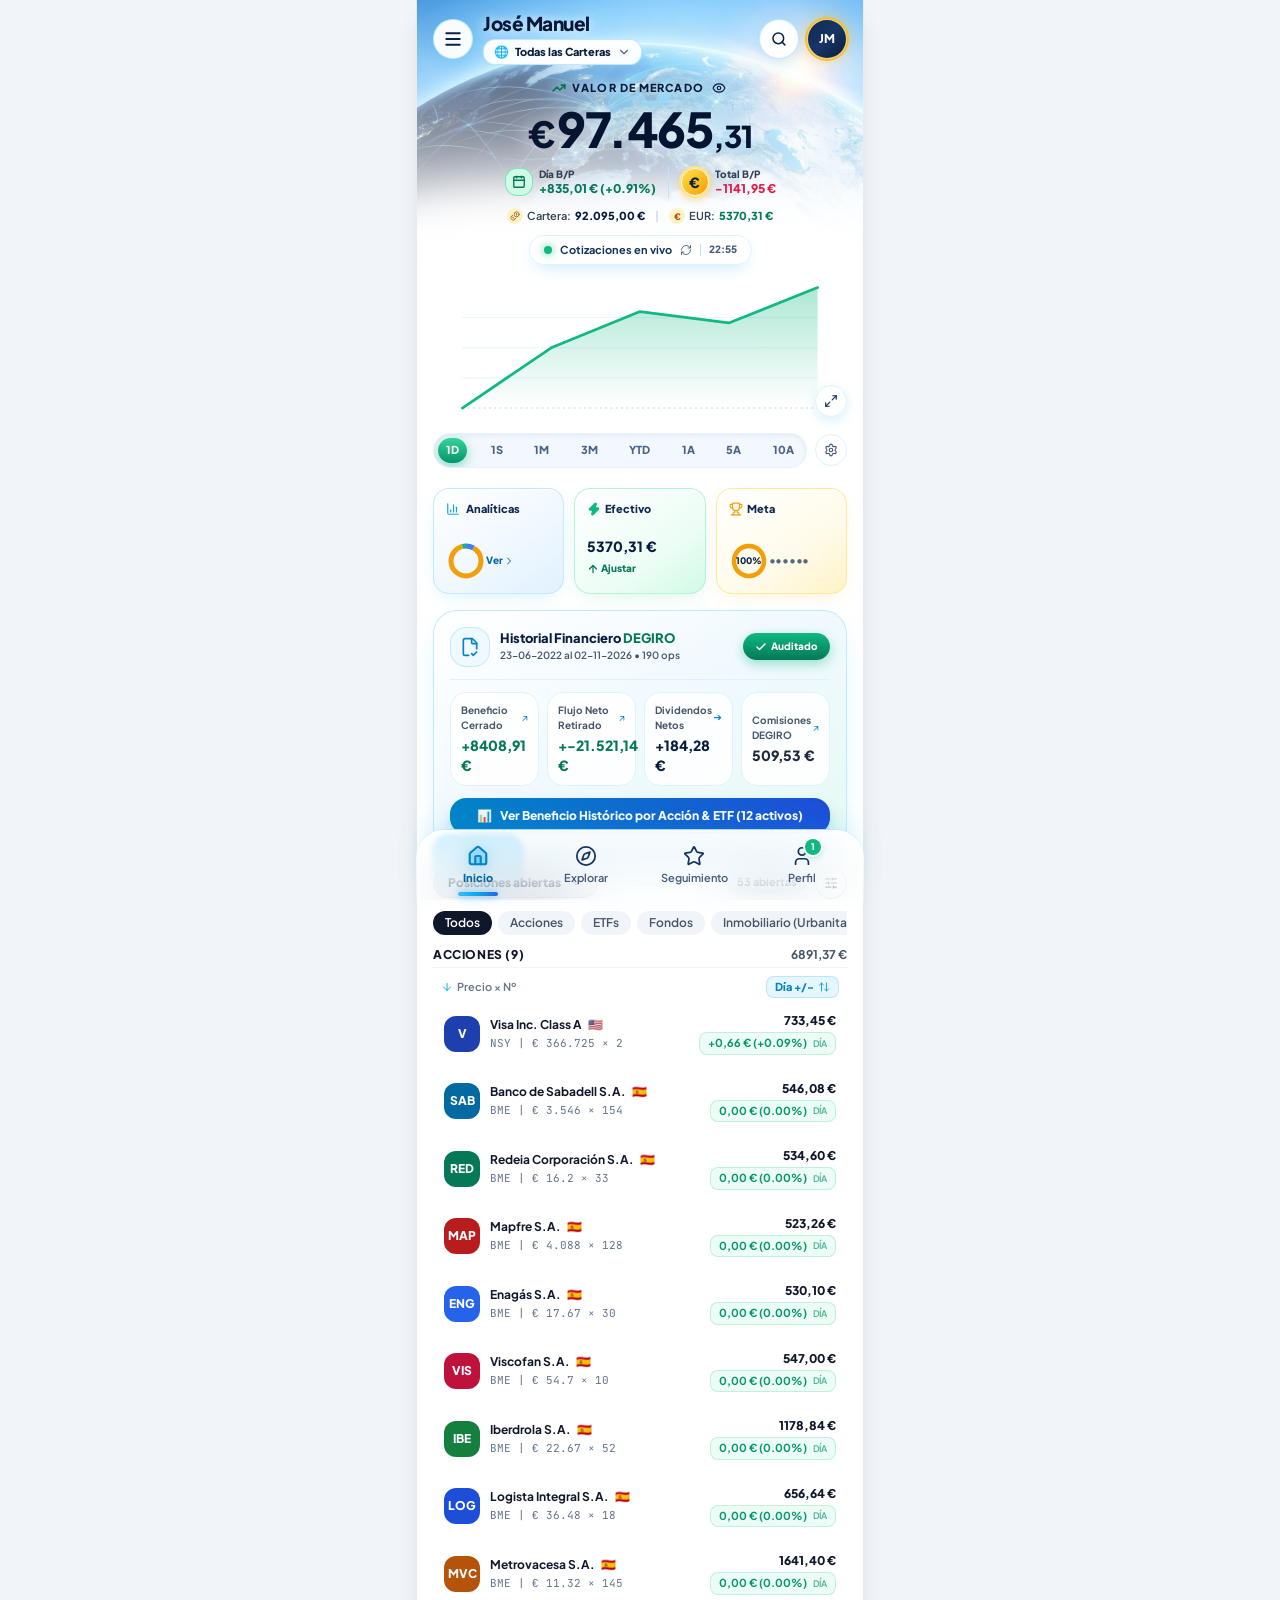
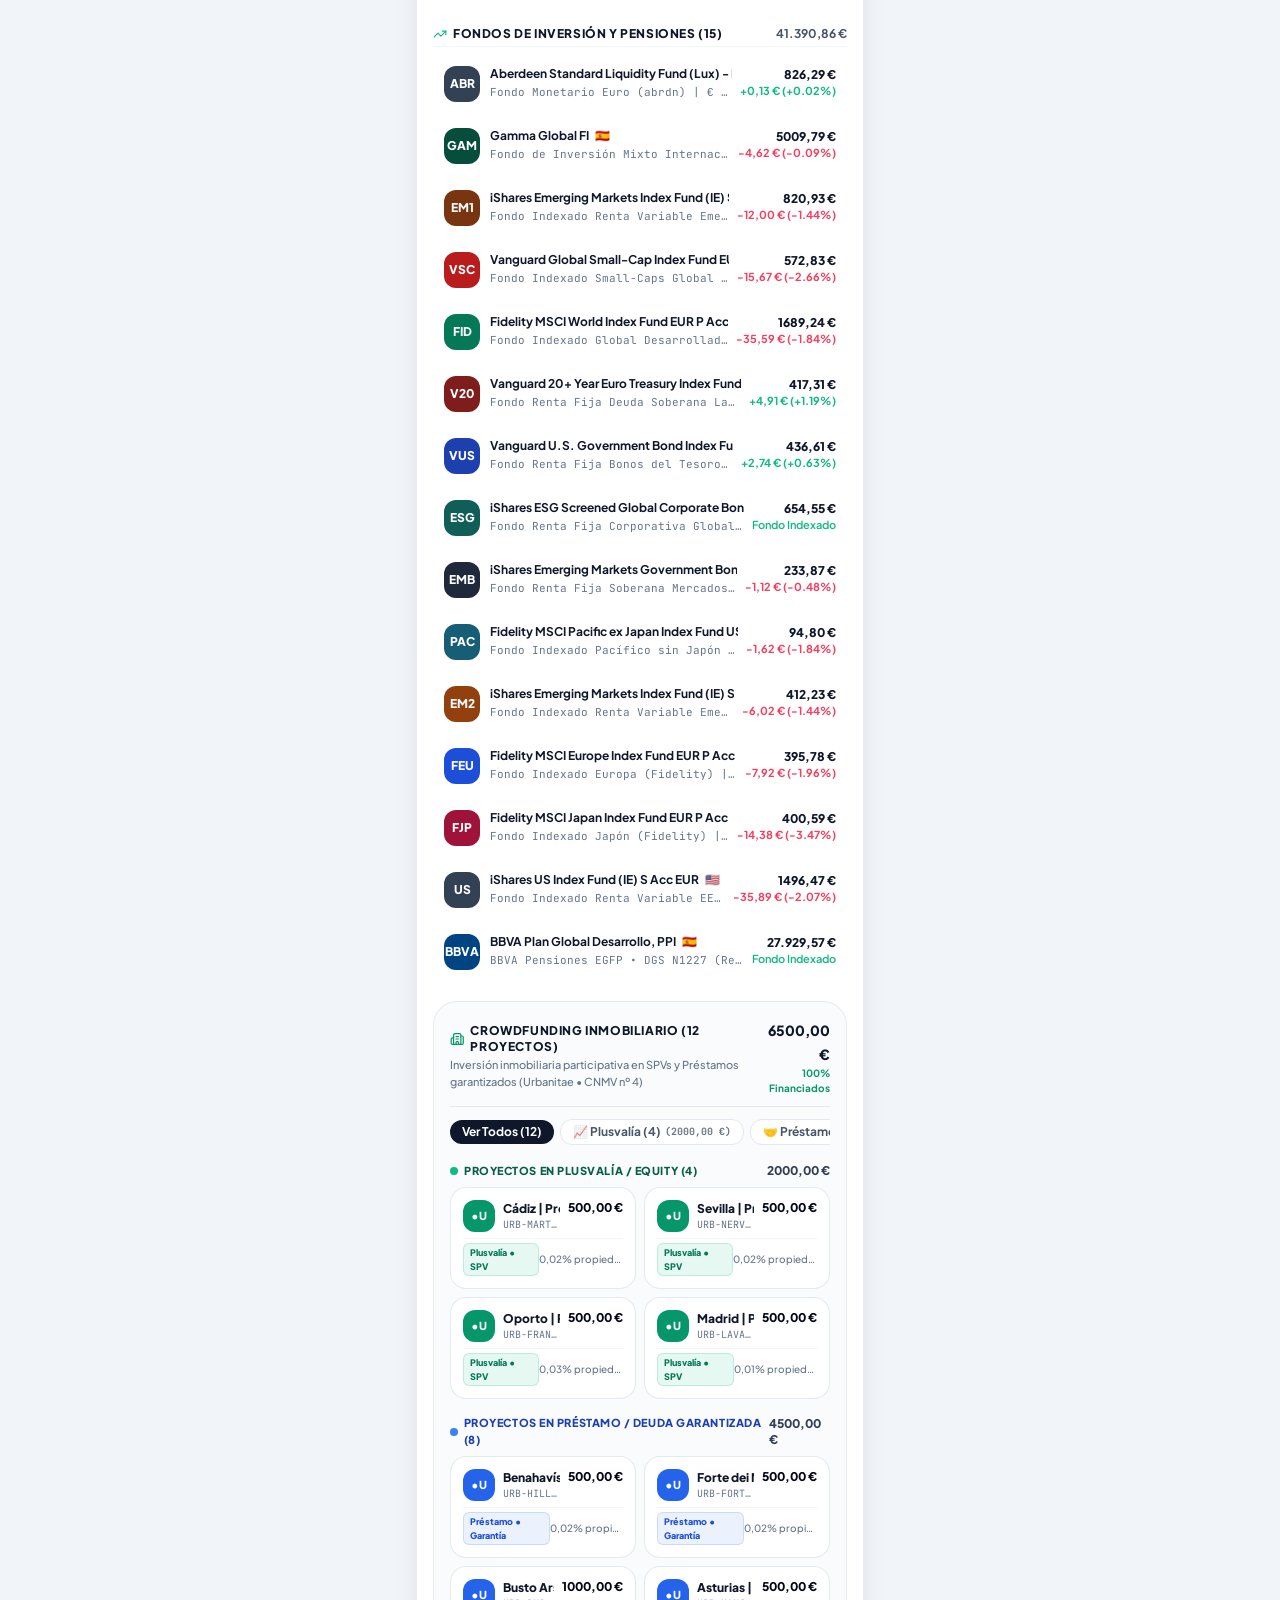
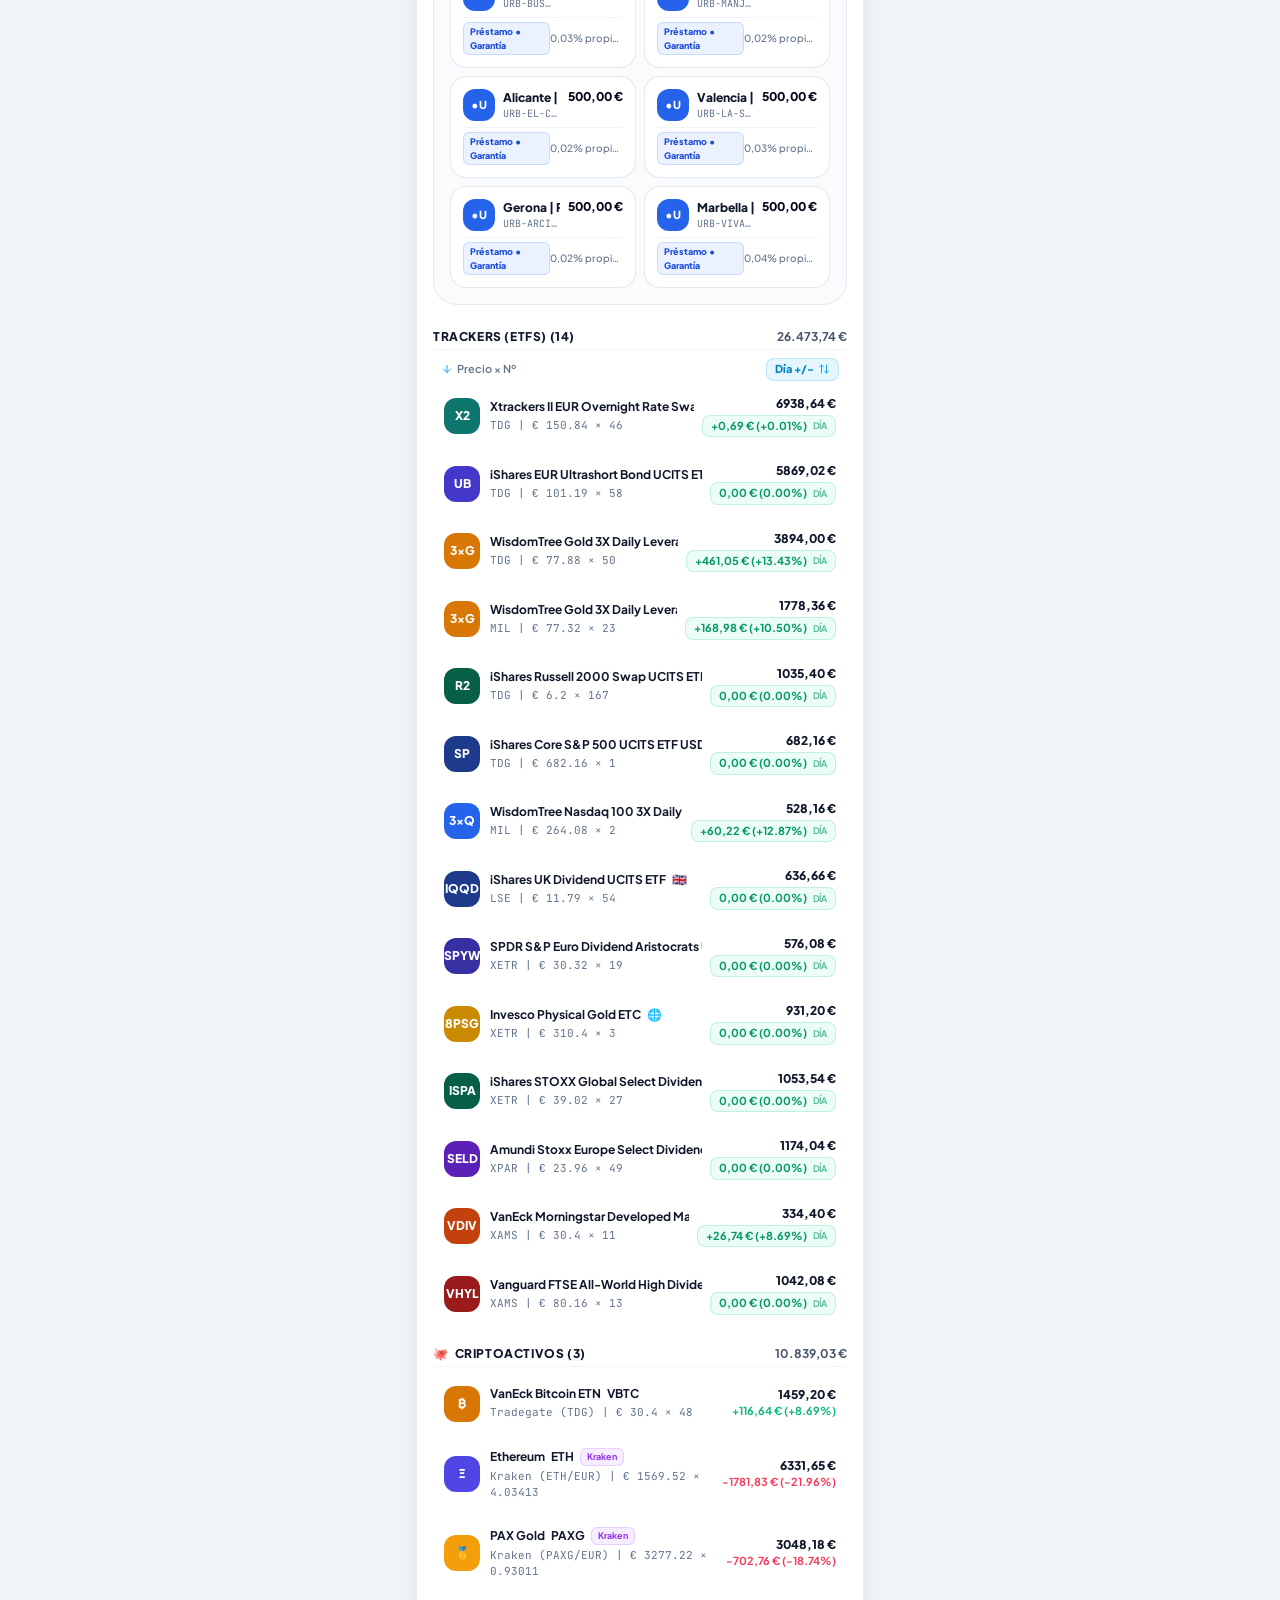
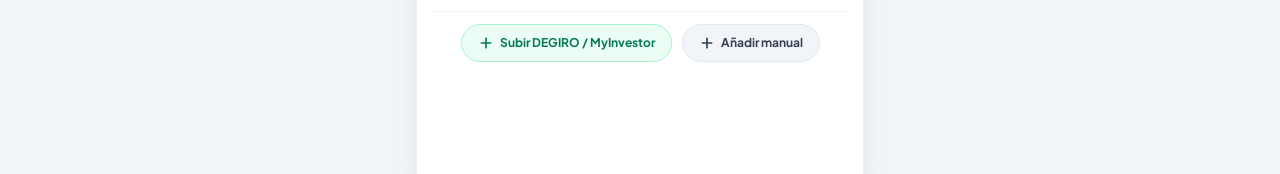
==== commit af4c0749: "Deploy compact single-logo header for Jose Manuel" ====
--- a/index.html
+++ b/index.html
@@ -57,8 +57,8 @@
     <link rel="preconnect" href="https://fonts.googleapis.com">
     <link rel="preconnect" href="https://fonts.gstatic.com" crossorigin>
     <link href="https://fonts.googleapis.com/css2?family=Plus+Jakarta+Sans:wght@400;500;600;700;800&family=JetBrains+Mono:wght@400;500;600&display=swap" rel="stylesheet">
-    <script type="module" crossorigin src="./assets/index-BlBoTvB6.js"></script>
-    <link rel="stylesheet" crossorigin href="./assets/index-DGq6-HOV.css">
+    <script type="module" crossorigin src="./assets/index-I5b2bjao.js"></script>
+    <link rel="stylesheet" crossorigin href="./assets/index-ut2_ySQw.css">
   </head>
   <body class="bg-slate-100 text-slate-900 antialiased selection:bg-emerald-500 selection:text-white">
     <div id="root"></div>
--- a/assets/index-ut2_ySQw.css
+++ b/assets/index-ut2_ySQw.css
@@ -0,0 +1 @@
+*,:before,:after{--tw-border-spacing-x: 0;--tw-border-spacing-y: 0;--tw-translate-x: 0;--tw-translate-y: 0;--tw-rotate: 0;--tw-skew-x: 0;--tw-skew-y: 0;--tw-scale-x: 1;--tw-scale-y: 1;--tw-pan-x: ;--tw-pan-y: ;--tw-pinch-zoom: ;--tw-scroll-snap-strictness: proximity;--tw-gradient-from-position: ;--tw-gradient-via-position: ;--tw-gradient-to-position: ;--tw-ordinal: ;--tw-slashed-zero: ;--tw-numeric-figure: ;--tw-numeric-spacing: ;--tw-numeric-fraction: ;--tw-ring-inset: ;--tw-ring-offset-width: 0px;--tw-ring-offset-color: #fff;--tw-ring-color: rgb(59 130 246 / .5);--tw-ring-offset-shadow: 0 0 #0000;--tw-ring-shadow: 0 0 #0000;--tw-shadow: 0 0 #0000;--tw-shadow-colored: 0 0 #0000;--tw-blur: ;--tw-brightness: ;--tw-contrast: ;--tw-grayscale: ;--tw-hue-rotate: ;--tw-invert: ;--tw-saturate: ;--tw-sepia: ;--tw-drop-shadow: ;--tw-backdrop-blur: ;--tw-backdrop-brightness: ;--tw-backdrop-contrast: ;--tw-backdrop-grayscale: ;--tw-backdrop-hue-rotate: ;--tw-backdrop-invert: ;--tw-backdrop-opacity: ;--tw-backdrop-saturate: ;--tw-backdrop-sepia: ;--tw-contain-size: ;--tw-contain-layout: ;--tw-contain-paint: ;--tw-contain-style: }::backdrop{--tw-border-spacing-x: 0;--tw-border-spacing-y: 0;--tw-translate-x: 0;--tw-translate-y: 0;--tw-rotate: 0;--tw-skew-x: 0;--tw-skew-y: 0;--tw-scale-x: 1;--tw-scale-y: 1;--tw-pan-x: ;--tw-pan-y: ;--tw-pinch-zoom: ;--tw-scroll-snap-strictness: proximity;--tw-gradient-from-position: ;--tw-gradient-via-position: ;--tw-gradient-to-position: ;--tw-ordinal: ;--tw-slashed-zero: ;--tw-numeric-figure: ;--tw-numeric-spacing: ;--tw-numeric-fraction: ;--tw-ring-inset: ;--tw-ring-offset-width: 0px;--tw-ring-offset-color: #fff;--tw-ring-color: rgb(59 130 246 / .5);--tw-ring-offset-shadow: 0 0 #0000;--tw-ring-shadow: 0 0 #0000;--tw-shadow: 0 0 #0000;--tw-shadow-colored: 0 0 #0000;--tw-blur: ;--tw-brightness: ;--tw-contrast: ;--tw-grayscale: ;--tw-hue-rotate: ;--tw-invert: ;--tw-saturate: ;--tw-sepia: ;--tw-drop-shadow: ;--tw-backdrop-blur: ;--tw-backdrop-brightness: ;--tw-backdrop-contrast: ;--tw-backdrop-grayscale: ;--tw-backdrop-hue-rotate: ;--tw-backdrop-invert: ;--tw-backdrop-opacity: ;--tw-backdrop-saturate: ;--tw-backdrop-sepia: ;--tw-contain-size: ;--tw-contain-layout: ;--tw-contain-paint: ;--tw-contain-style: }*,:before,:after{box-sizing:border-box;border-width:0;border-style:solid;border-color:#e5e7eb}:before,:after{--tw-content: ""}html,:host{line-height:1.5;-webkit-text-size-adjust:100%;-moz-tab-size:4;-o-tab-size:4;tab-size:4;font-family:Plus Jakarta Sans,Inter,system-ui,-apple-system,sans-serif;font-feature-settings:normal;font-variation-settings:normal;-webkit-tap-highlight-color:transparent}body{margin:0;line-height:inherit}hr{height:0;color:inherit;border-top-width:1px}abbr:where([title]){-webkit-text-decoration:underline dotted;text-decoration:underline dotted}h1,h2,h3,h4,h5,h6{font-size:inherit;font-weight:inherit}a{color:inherit;text-decoration:inherit}b,strong{font-weight:bolder}code,kbd,samp,pre{font-family:JetBrains Mono,ui-monospace,monospace;font-feature-settings:normal;font-variation-settings:normal;font-size:1em}small{font-size:80%}sub,sup{font-size:75%;line-height:0;position:relative;vertical-align:baseline}sub{bottom:-.25em}sup{top:-.5em}table{text-indent:0;border-color:inherit;border-collapse:collapse}button,input,optgroup,select,textarea{font-family:inherit;font-feature-settings:inherit;font-variation-settings:inherit;font-size:100%;font-weight:inherit;line-height:inherit;letter-spacing:inherit;color:inherit;margin:0;padding:0}button,select{text-transform:none}button,input:where([type=button]),input:where([type=reset]),input:where([type=submit]){-webkit-appearance:button;background-color:transparent;background-image:none}:-moz-focusring{outline:auto}:-moz-ui-invalid{box-shadow:none}progress{vertical-align:baseline}::-webkit-inner-spin-button,::-webkit-outer-spin-button{height:auto}[type=search]{-webkit-appearance:textfield;outline-offset:-2px}::-webkit-search-decoration{-webkit-appearance:none}::-webkit-file-upload-button{-webkit-appearance:button;font:inherit}summary{display:list-item}blockquote,dl,dd,h1,h2,h3,h4,h5,h6,hr,figure,p,pre{margin:0}fieldset{margin:0;padding:0}legend{padding:0}ol,ul,menu{list-style:none;margin:0;padding:0}dialog{padding:0}textarea{resize:vertical}input::-moz-placeholder,textarea::-moz-placeholder{opacity:1;color:#9ca3af}input::placeholder,textarea::placeholder{opacity:1;color:#9ca3af}button,[role=button]{cursor:pointer}:disabled{cursor:default}img,svg,video,canvas,audio,iframe,embed,object{display:block;vertical-align:middle}img,video{max-width:100%;height:auto}[hidden]:where(:not([hidden=until-found])){display:none}*{-webkit-tap-highlight-color:transparent}body{background:linear-gradient(180deg,#e8f4fd,#f4f9fe 40%,#f1f5f9);color:#0f172a;font-family:Plus Jakarta Sans,system-ui,-apple-system,sans-serif}.\!container{width:100%!important}.container{width:100%}@media(min-width:640px){.\!container{max-width:640px!important}.container{max-width:640px}}@media(min-width:768px){.\!container{max-width:768px!important}.container{max-width:768px}}@media(min-width:1024px){.\!container{max-width:1024px!important}.container{max-width:1024px}}@media(min-width:1280px){.\!container{max-width:1280px!important}.container{max-width:1280px}}@media(min-width:1536px){.\!container{max-width:1536px!important}.container{max-width:1536px}}.pointer-events-none{pointer-events:none}.visible{visibility:visible}.static{position:static}.fixed{position:fixed}.absolute{position:absolute}.relative{position:relative}.sticky{position:sticky}.inset-0{top:0;right:0;bottom:0;left:0}.inset-x-2{left:.5rem;right:.5rem}.-right-2{right:-.5rem}.-top-1\.5{top:-.375rem}.bottom-0{bottom:0}.bottom-1{bottom:.25rem}.bottom-2{bottom:.5rem}.left-0{left:0}.left-3{left:.75rem}.left-3\.5{left:.875rem}.left-4{left:1rem}.right-0{right:0}.right-2{right:.5rem}.right-2\.5{right:.625rem}.right-4{right:1rem}.top-0{top:0}.top-1{top:.25rem}.top-1\/2{top:50%}.top-10{top:2.5rem}.top-14{top:3.5rem}.top-2\.5{top:.625rem}.top-3{top:.75rem}.z-0{z-index:0}.z-10{z-index:10}.z-20{z-index:20}.z-30{z-index:30}.z-40{z-index:40}.z-50{z-index:50}.z-\[100\]{z-index:100}.col-span-2{grid-column:span 2 / span 2}.-mx-1{margin-left:-.25rem;margin-right:-.25rem}.-mx-4{margin-left:-1rem;margin-right:-1rem}.mx-2{margin-left:.5rem;margin-right:.5rem}.mx-auto{margin-left:auto;margin-right:auto}.my-1{margin-top:.25rem;margin-bottom:.25rem}.my-2{margin-top:.5rem;margin-bottom:.5rem}.my-2\.5{margin-top:.625rem;margin-bottom:.625rem}.my-3{margin-top:.75rem;margin-bottom:.75rem}.my-4{margin-top:1rem;margin-bottom:1rem}.-ml-1{margin-left:-.25rem}.mb-0\.5{margin-bottom:.125rem}.mb-1{margin-bottom:.25rem}.mb-1\.5{margin-bottom:.375rem}.mb-2{margin-bottom:.5rem}.mb-2\.5{margin-bottom:.625rem}.mb-3{margin-bottom:.75rem}.mb-3\.5{margin-bottom:.875rem}.mb-4{margin-bottom:1rem}.mb-5{margin-bottom:1.25rem}.mb-6{margin-bottom:1.5rem}.ml-0\.5{margin-left:.125rem}.ml-1{margin-left:.25rem}.ml-1\.5{margin-left:.375rem}.ml-2{margin-left:.5rem}.ml-auto{margin-left:auto}.mr-0\.5{margin-right:.125rem}.mr-1{margin-right:.25rem}.mt-0\.5{margin-top:.125rem}.mt-1{margin-top:.25rem}.mt-1\.5{margin-top:.375rem}.mt-2{margin-top:.5rem}.mt-2\.5{margin-top:.625rem}.mt-3{margin-top:.75rem}.mt-3\.5{margin-top:.875rem}.mt-4{margin-top:1rem}.mt-6{margin-top:1.5rem}.mt-8{margin-top:2rem}.line-clamp-2{overflow:hidden;display:-webkit-box;-webkit-box-orient:vertical;-webkit-line-clamp:2}.block{display:block}.inline-block{display:inline-block}.flex{display:flex}.inline-flex{display:inline-flex}.table{display:table}.grid{display:grid}.hidden{display:none}.h-1{height:.25rem}.h-10{height:2.5rem}.h-11{height:2.75rem}.h-12{height:3rem}.h-14{height:3.5rem}.h-16{height:4rem}.h-2{height:.5rem}.h-2\.5{height:.625rem}.h-28{height:7rem}.h-3{height:.75rem}.h-3\.5{height:.875rem}.h-32{height:8rem}.h-4{height:1rem}.h-44{height:11rem}.h-5{height:1.25rem}.h-6{height:1.5rem}.h-7{height:1.75rem}.h-8{height:2rem}.h-9{height:2.25rem}.h-\[106px\]{height:106px}.h-\[148px\]{height:148px}.h-\[22px\]{height:22px}.h-\[270px\]{height:270px}.h-\[70px\]{height:70px}.h-\[96vh\]{height:96vh}.h-full{height:100%}.max-h-44{max-height:11rem}.max-h-\[85vh\]{max-height:85vh}.max-h-\[90vh\]{max-height:90vh}.max-h-\[92vh\]{max-height:92vh}.min-h-screen{min-height:100vh}.w-1\.5{width:.375rem}.w-10{width:2.5rem}.w-11{width:2.75rem}.w-12{width:3rem}.w-14{width:3.5rem}.w-16{width:4rem}.w-2{width:.5rem}.w-2\.5{width:.625rem}.w-28{width:7rem}.w-3{width:.75rem}.w-3\.5{width:.875rem}.w-32{width:8rem}.w-4{width:1rem}.w-5{width:1.25rem}.w-52{width:13rem}.w-56{width:14rem}.w-6{width:1.5rem}.w-64{width:16rem}.w-7{width:1.75rem}.w-72{width:18rem}.w-8{width:2rem}.w-9{width:2.25rem}.w-\[22px\]{width:22px}.w-auto{width:auto}.w-full{width:100%}.w-px{width:1px}.min-w-0{min-width:0px}.min-w-\[16px\]{min-width:16px}.min-w-\[34px\]{min-width:34px}.max-w-2xl{max-width:42rem}.max-w-\[120px\]{max-width:120px}.max-w-\[180px\]{max-width:180px}.max-w-\[190px\]{max-width:190px}.max-w-\[220px\]{max-width:220px}.max-w-\[260px\]{max-width:260px}.max-w-\[82vw\]{max-width:82vw}.max-w-\[88px\]{max-width:88px}.max-w-\[90px\]{max-width:90px}.max-w-\[92px\]{max-width:92px}.max-w-lg{max-width:32rem}.max-w-md{max-width:28rem}.max-w-sm{max-width:24rem}.max-w-xl{max-width:36rem}.max-w-xs{max-width:20rem}.flex-1{flex:1 1 0%}.flex-shrink-0,.shrink-0{flex-shrink:0}.border-separate{border-collapse:separate}.border-spacing-1{--tw-border-spacing-x: .25rem;--tw-border-spacing-y: .25rem;border-spacing:var(--tw-border-spacing-x) var(--tw-border-spacing-y)}.-translate-y-1\/2{--tw-translate-y: -50%;transform:translate(var(--tw-translate-x),var(--tw-translate-y)) rotate(var(--tw-rotate)) skew(var(--tw-skew-x)) skewY(var(--tw-skew-y)) scaleX(var(--tw-scale-x)) scaleY(var(--tw-scale-y))}.translate-x-2{--tw-translate-x: .5rem;transform:translate(var(--tw-translate-x),var(--tw-translate-y)) rotate(var(--tw-rotate)) skew(var(--tw-skew-x)) skewY(var(--tw-skew-y)) scaleX(var(--tw-scale-x)) scaleY(var(--tw-scale-y))}.-rotate-90{--tw-rotate: -90deg;transform:translate(var(--tw-translate-x),var(--tw-translate-y)) rotate(var(--tw-rotate)) skew(var(--tw-skew-x)) skewY(var(--tw-skew-y)) scaleX(var(--tw-scale-x)) scaleY(var(--tw-scale-y))}.rotate-180{--tw-rotate: 180deg;transform:translate(var(--tw-translate-x),var(--tw-translate-y)) rotate(var(--tw-rotate)) skew(var(--tw-skew-x)) skewY(var(--tw-skew-y)) scaleX(var(--tw-scale-x)) scaleY(var(--tw-scale-y))}.scale-105{--tw-scale-x: 1.05;--tw-scale-y: 1.05;transform:translate(var(--tw-translate-x),var(--tw-translate-y)) rotate(var(--tw-rotate)) skew(var(--tw-skew-x)) skewY(var(--tw-skew-y)) scaleX(var(--tw-scale-x)) scaleY(var(--tw-scale-y))}.scale-110{--tw-scale-x: 1.1;--tw-scale-y: 1.1;transform:translate(var(--tw-translate-x),var(--tw-translate-y)) rotate(var(--tw-rotate)) skew(var(--tw-skew-x)) skewY(var(--tw-skew-y)) scaleX(var(--tw-scale-x)) scaleY(var(--tw-scale-y))}.scale-\[0\.98\]{--tw-scale-x: .98;--tw-scale-y: .98;transform:translate(var(--tw-translate-x),var(--tw-translate-y)) rotate(var(--tw-rotate)) skew(var(--tw-skew-x)) skewY(var(--tw-skew-y)) scaleX(var(--tw-scale-x)) scaleY(var(--tw-scale-y))}.scale-\[0\.99\]{--tw-scale-x: .99;--tw-scale-y: .99;transform:translate(var(--tw-translate-x),var(--tw-translate-y)) rotate(var(--tw-rotate)) skew(var(--tw-skew-x)) skewY(var(--tw-skew-y)) scaleX(var(--tw-scale-x)) scaleY(var(--tw-scale-y))}@keyframes bounce{0%,to{transform:translateY(-25%);animation-timing-function:cubic-bezier(.8,0,1,1)}50%{transform:none;animation-timing-function:cubic-bezier(0,0,.2,1)}}.animate-bounce{animation:bounce 1s infinite}@keyframes pulse{50%{opacity:.5}}.animate-pulse{animation:pulse 2s cubic-bezier(.4,0,.6,1) infinite}@keyframes spin{to{transform:rotate(360deg)}}.animate-spin{animation:spin 1s linear infinite}.cursor-crosshair{cursor:crosshair}.cursor-grab{cursor:grab}.cursor-pointer{cursor:pointer}.touch-none{touch-action:none}.select-none{-webkit-user-select:none;-moz-user-select:none;user-select:none}.select-all{-webkit-user-select:all;-moz-user-select:all;user-select:all}.resize-none{resize:none}.grid-cols-1{grid-template-columns:repeat(1,minmax(0,1fr))}.grid-cols-2{grid-template-columns:repeat(2,minmax(0,1fr))}.grid-cols-3{grid-template-columns:repeat(3,minmax(0,1fr))}.grid-cols-4{grid-template-columns:repeat(4,minmax(0,1fr))}.flex-col{flex-direction:column}.flex-wrap{flex-wrap:wrap}.items-start{align-items:flex-start}.items-end{align-items:flex-end}.items-center{align-items:center}.items-baseline{align-items:baseline}.justify-end{justify-content:flex-end}.justify-center{justify-content:center}.justify-between{justify-content:space-between}.justify-around{justify-content:space-around}.gap-0\.5{gap:.125rem}.gap-1{gap:.25rem}.gap-1\.5{gap:.375rem}.gap-2{gap:.5rem}.gap-2\.5{gap:.625rem}.gap-3{gap:.75rem}.gap-3\.5{gap:.875rem}.gap-4{gap:1rem}.gap-x-2\.5{-moz-column-gap:.625rem;column-gap:.625rem}.gap-y-1{row-gap:.25rem}.space-y-0\.5>:not([hidden])~:not([hidden]){--tw-space-y-reverse: 0;margin-top:calc(.125rem * calc(1 - var(--tw-space-y-reverse)));margin-bottom:calc(.125rem * var(--tw-space-y-reverse))}.space-y-1>:not([hidden])~:not([hidden]){--tw-space-y-reverse: 0;margin-top:calc(.25rem * calc(1 - var(--tw-space-y-reverse)));margin-bottom:calc(.25rem * var(--tw-space-y-reverse))}.space-y-1\.5>:not([hidden])~:not([hidden]){--tw-space-y-reverse: 0;margin-top:calc(.375rem * calc(1 - var(--tw-space-y-reverse)));margin-bottom:calc(.375rem * var(--tw-space-y-reverse))}.space-y-2>:not([hidden])~:not([hidden]){--tw-space-y-reverse: 0;margin-top:calc(.5rem * calc(1 - var(--tw-space-y-reverse)));margin-bottom:calc(.5rem * var(--tw-space-y-reverse))}.space-y-2\.5>:not([hidden])~:not([hidden]){--tw-space-y-reverse: 0;margin-top:calc(.625rem * calc(1 - var(--tw-space-y-reverse)));margin-bottom:calc(.625rem * var(--tw-space-y-reverse))}.space-y-3>:not([hidden])~:not([hidden]){--tw-space-y-reverse: 0;margin-top:calc(.75rem * calc(1 - var(--tw-space-y-reverse)));margin-bottom:calc(.75rem * var(--tw-space-y-reverse))}.space-y-3\.5>:not([hidden])~:not([hidden]){--tw-space-y-reverse: 0;margin-top:calc(.875rem * calc(1 - var(--tw-space-y-reverse)));margin-bottom:calc(.875rem * var(--tw-space-y-reverse))}.space-y-4>:not([hidden])~:not([hidden]){--tw-space-y-reverse: 0;margin-top:calc(1rem * calc(1 - var(--tw-space-y-reverse)));margin-bottom:calc(1rem * var(--tw-space-y-reverse))}.divide-x>:not([hidden])~:not([hidden]){--tw-divide-x-reverse: 0;border-right-width:calc(1px * var(--tw-divide-x-reverse));border-left-width:calc(1px * calc(1 - var(--tw-divide-x-reverse)))}.divide-slate-100>:not([hidden])~:not([hidden]){--tw-divide-opacity: 1;border-color:rgb(241 245 249 / var(--tw-divide-opacity, 1))}.self-start{align-self:flex-start}.overflow-hidden{overflow:hidden}.overflow-visible{overflow:visible}.overflow-x-auto{overflow-x:auto}.overflow-y-auto{overflow-y:auto}.overflow-x-clip{overflow-x:clip}.truncate{overflow:hidden;text-overflow:ellipsis;white-space:nowrap}.whitespace-nowrap{white-space:nowrap}.whitespace-pre-line{white-space:pre-line}.rounded{border-radius:.25rem}.rounded-2xl{border-radius:1rem}.rounded-3xl{border-radius:1.5rem}.rounded-full{border-radius:9999px}.rounded-lg{border-radius:.5rem}.rounded-md{border-radius:.375rem}.rounded-xl{border-radius:.75rem}.rounded-t-3xl{border-top-left-radius:1.5rem;border-top-right-radius:1.5rem}.rounded-t-\[28px\]{border-top-left-radius:28px;border-top-right-radius:28px}.border{border-width:1px}.border-0{border-width:0px}.border-2{border-width:2px}.border-x{border-left-width:1px;border-right-width:1px}.border-b{border-bottom-width:1px}.border-r{border-right-width:1px}.border-t{border-top-width:1px}.border-dashed{border-style:dashed}.border-none{border-style:none}.border-amber-200{--tw-border-opacity: 1;border-color:rgb(253 230 138 / var(--tw-border-opacity, 1))}.border-amber-200\/80{border-color:#fde68acc}.border-amber-200\/90{border-color:#fde68ae6}.border-amber-300{--tw-border-opacity: 1;border-color:rgb(252 211 77 / var(--tw-border-opacity, 1))}.border-amber-300\/60{border-color:#fcd34d99}.border-amber-500\/20{border-color:#f59e0b33}.border-blue-200{--tw-border-opacity: 1;border-color:rgb(191 219 254 / var(--tw-border-opacity, 1))}.border-blue-300{--tw-border-opacity: 1;border-color:rgb(147 197 253 / var(--tw-border-opacity, 1))}.border-blue-500\/20{border-color:#3b82f633}.border-blue-600{--tw-border-opacity: 1;border-color:rgb(37 99 235 / var(--tw-border-opacity, 1))}.border-emerald-200{--tw-border-opacity: 1;border-color:rgb(167 243 208 / var(--tw-border-opacity, 1))}.border-emerald-200\/60{border-color:#a7f3d099}.border-emerald-200\/80{border-color:#a7f3d0cc}.border-emerald-300{--tw-border-opacity: 1;border-color:rgb(110 231 183 / var(--tw-border-opacity, 1))}.border-emerald-300\/90{border-color:#6ee7b7e6}.border-emerald-400{--tw-border-opacity: 1;border-color:rgb(52 211 153 / var(--tw-border-opacity, 1))}.border-emerald-500{--tw-border-opacity: 1;border-color:rgb(16 185 129 / var(--tw-border-opacity, 1))}.border-emerald-500\/20{border-color:#10b98133}.border-emerald-500\/25{border-color:#10b98140}.border-emerald-500\/30{border-color:#10b9814d}.border-emerald-500\/40{border-color:#10b98166}.border-emerald-600{--tw-border-opacity: 1;border-color:rgb(5 150 105 / var(--tw-border-opacity, 1))}.border-emerald-700{--tw-border-opacity: 1;border-color:rgb(4 120 87 / var(--tw-border-opacity, 1))}.border-indigo-200{--tw-border-opacity: 1;border-color:rgb(199 210 254 / var(--tw-border-opacity, 1))}.border-indigo-200\/80{border-color:#c7d2fecc}.border-indigo-300{--tw-border-opacity: 1;border-color:rgb(165 180 252 / var(--tw-border-opacity, 1))}.border-indigo-400\/30{border-color:#818cf84d}.border-indigo-500{--tw-border-opacity: 1;border-color:rgb(99 102 241 / var(--tw-border-opacity, 1))}.border-indigo-500\/40{border-color:#6366f166}.border-purple-100{--tw-border-opacity: 1;border-color:rgb(243 232 255 / var(--tw-border-opacity, 1))}.border-purple-200{--tw-border-opacity: 1;border-color:rgb(233 213 255 / var(--tw-border-opacity, 1))}.border-purple-500\/20{border-color:#a855f733}.border-rose-200{--tw-border-opacity: 1;border-color:rgb(254 205 211 / var(--tw-border-opacity, 1))}.border-rose-300{--tw-border-opacity: 1;border-color:rgb(253 164 175 / var(--tw-border-opacity, 1))}.border-rose-400{--tw-border-opacity: 1;border-color:rgb(251 113 133 / var(--tw-border-opacity, 1))}.border-rose-500\/20{border-color:#f43f5e33}.border-rose-800\/50{border-color:#9f123980}.border-sky-100{--tw-border-opacity: 1;border-color:rgb(224 242 254 / var(--tw-border-opacity, 1))}.border-sky-100\/80{border-color:#e0f2fecc}.border-sky-100\/90{border-color:#e0f2fee6}.border-sky-200{--tw-border-opacity: 1;border-color:rgb(186 230 253 / var(--tw-border-opacity, 1))}.border-sky-200\/70{border-color:#bae6fdb3}.border-sky-200\/80{border-color:#bae6fdcc}.border-sky-200\/90{border-color:#bae6fde6}.border-sky-500\/20{border-color:#0ea5e933}.border-sky-600{--tw-border-opacity: 1;border-color:rgb(2 132 199 / var(--tw-border-opacity, 1))}.border-slate-100{--tw-border-opacity: 1;border-color:rgb(241 245 249 / var(--tw-border-opacity, 1))}.border-slate-100\/60{border-color:#f1f5f999}.border-slate-200{--tw-border-opacity: 1;border-color:rgb(226 232 240 / var(--tw-border-opacity, 1))}.border-slate-200\/60{border-color:#e2e8f099}.border-slate-200\/70{border-color:#e2e8f0b3}.border-slate-200\/80{border-color:#e2e8f0cc}.border-slate-200\/90{border-color:#e2e8f0e6}.border-slate-300{--tw-border-opacity: 1;border-color:rgb(203 213 225 / var(--tw-border-opacity, 1))}.border-slate-700{--tw-border-opacity: 1;border-color:rgb(51 65 85 / var(--tw-border-opacity, 1))}.border-slate-700\/40{border-color:#33415566}.border-slate-700\/50{border-color:#33415580}.border-slate-700\/60{border-color:#33415599}.border-slate-700\/80{border-color:#334155cc}.border-slate-800{--tw-border-opacity: 1;border-color:rgb(30 41 59 / var(--tw-border-opacity, 1))}.border-slate-800\/60{border-color:#1e293b99}.border-slate-800\/80{border-color:#1e293bcc}.border-slate-900{--tw-border-opacity: 1;border-color:rgb(15 23 42 / var(--tw-border-opacity, 1))}.border-slate-950{--tw-border-opacity: 1;border-color:rgb(2 6 23 / var(--tw-border-opacity, 1))}.border-transparent{border-color:transparent}.border-white\/10{border-color:#ffffff1a}.border-yellow-100{--tw-border-opacity: 1;border-color:rgb(254 249 195 / var(--tw-border-opacity, 1))}.bg-\[\#004481\]{--tw-bg-opacity: 1;background-color:rgb(0 68 129 / var(--tw-bg-opacity, 1))}.bg-\[\#081C3E\]{--tw-bg-opacity: 1;background-color:rgb(8 28 62 / var(--tw-bg-opacity, 1))}.bg-\[\#0B2246\]\/95{background-color:#0b2246f2}.bg-\[\#EAF5FE\]\/90{background-color:#eaf5fee6}.bg-\[\#F2F8FE\]{--tw-bg-opacity: 1;background-color:rgb(242 248 254 / var(--tw-bg-opacity, 1))}.bg-amber-100{--tw-bg-opacity: 1;background-color:rgb(254 243 199 / var(--tw-bg-opacity, 1))}.bg-amber-400{--tw-bg-opacity: 1;background-color:rgb(251 191 36 / var(--tw-bg-opacity, 1))}.bg-amber-50{--tw-bg-opacity: 1;background-color:rgb(255 251 235 / var(--tw-bg-opacity, 1))}.bg-amber-50\/80{background-color:#fffbebcc}.bg-amber-500{--tw-bg-opacity: 1;background-color:rgb(245 158 11 / var(--tw-bg-opacity, 1))}.bg-amber-500\/15{background-color:#f59e0b26}.bg-amber-500\/20{background-color:#f59e0b33}.bg-amber-600{--tw-bg-opacity: 1;background-color:rgb(217 119 6 / var(--tw-bg-opacity, 1))}.bg-amber-700{--tw-bg-opacity: 1;background-color:rgb(180 83 9 / var(--tw-bg-opacity, 1))}.bg-amber-800{--tw-bg-opacity: 1;background-color:rgb(146 64 14 / var(--tw-bg-opacity, 1))}.bg-amber-900{--tw-bg-opacity: 1;background-color:rgb(120 53 15 / var(--tw-bg-opacity, 1))}.bg-black{--tw-bg-opacity: 1;background-color:rgb(0 0 0 / var(--tw-bg-opacity, 1))}.bg-black\/50{background-color:#00000080}.bg-black\/60{background-color:#0009}.bg-black\/70{background-color:#000000b3}.bg-black\/80{background-color:#000c}.bg-blue-50{--tw-bg-opacity: 1;background-color:rgb(239 246 255 / var(--tw-bg-opacity, 1))}.bg-blue-50\/70{background-color:#eff6ffb3}.bg-blue-500{--tw-bg-opacity: 1;background-color:rgb(59 130 246 / var(--tw-bg-opacity, 1))}.bg-blue-500\/10{background-color:#3b82f61a}.bg-blue-500\/15{background-color:#3b82f626}.bg-blue-600{--tw-bg-opacity: 1;background-color:rgb(37 99 235 / var(--tw-bg-opacity, 1))}.bg-blue-700{--tw-bg-opacity: 1;background-color:rgb(29 78 216 / var(--tw-bg-opacity, 1))}.bg-blue-800{--tw-bg-opacity: 1;background-color:rgb(30 64 175 / var(--tw-bg-opacity, 1))}.bg-blue-900{--tw-bg-opacity: 1;background-color:rgb(30 58 138 / var(--tw-bg-opacity, 1))}.bg-cyan-600{--tw-bg-opacity: 1;background-color:rgb(8 145 178 / var(--tw-bg-opacity, 1))}.bg-cyan-700{--tw-bg-opacity: 1;background-color:rgb(14 116 144 / var(--tw-bg-opacity, 1))}.bg-cyan-800{--tw-bg-opacity: 1;background-color:rgb(21 94 117 / var(--tw-bg-opacity, 1))}.bg-emerald-100{--tw-bg-opacity: 1;background-color:rgb(209 250 229 / var(--tw-bg-opacity, 1))}.bg-emerald-100\/90{background-color:#d1fae5e6}.bg-emerald-200\/60{background-color:#a7f3d099}.bg-emerald-400{--tw-bg-opacity: 1;background-color:rgb(52 211 153 / var(--tw-bg-opacity, 1))}.bg-emerald-50{--tw-bg-opacity: 1;background-color:rgb(236 253 245 / var(--tw-bg-opacity, 1))}.bg-emerald-50\/40{background-color:#ecfdf566}.bg-emerald-50\/50{background-color:#ecfdf580}.bg-emerald-50\/60{background-color:#ecfdf599}.bg-emerald-50\/70{background-color:#ecfdf5b3}.bg-emerald-50\/80{background-color:#ecfdf5cc}.bg-emerald-500{--tw-bg-opacity: 1;background-color:rgb(16 185 129 / var(--tw-bg-opacity, 1))}.bg-emerald-500\/10{background-color:#10b9811a}.bg-emerald-500\/15{background-color:#10b98126}.bg-emerald-500\/20{background-color:#10b98133}.bg-emerald-500\/85{background-color:#10b981d9}.bg-emerald-600{--tw-bg-opacity: 1;background-color:rgb(5 150 105 / var(--tw-bg-opacity, 1))}.bg-emerald-600\/20{background-color:#05966933}.bg-emerald-700{--tw-bg-opacity: 1;background-color:rgb(4 120 87 / var(--tw-bg-opacity, 1))}.bg-emerald-800{--tw-bg-opacity: 1;background-color:rgb(6 95 70 / var(--tw-bg-opacity, 1))}.bg-emerald-900{--tw-bg-opacity: 1;background-color:rgb(6 78 59 / var(--tw-bg-opacity, 1))}.bg-emerald-950\/60{background-color:#022c2299}.bg-fuchsia-600{--tw-bg-opacity: 1;background-color:rgb(192 38 211 / var(--tw-bg-opacity, 1))}.bg-fuchsia-700{--tw-bg-opacity: 1;background-color:rgb(162 28 175 / var(--tw-bg-opacity, 1))}.bg-green-600{--tw-bg-opacity: 1;background-color:rgb(22 163 74 / var(--tw-bg-opacity, 1))}.bg-green-700{--tw-bg-opacity: 1;background-color:rgb(21 128 61 / var(--tw-bg-opacity, 1))}.bg-indigo-50{--tw-bg-opacity: 1;background-color:rgb(238 242 255 / var(--tw-bg-opacity, 1))}.bg-indigo-50\/50{background-color:#eef2ff80}.bg-indigo-50\/70{background-color:#eef2ffb3}.bg-indigo-500\/20{background-color:#6366f133}.bg-indigo-600{--tw-bg-opacity: 1;background-color:rgb(79 70 229 / var(--tw-bg-opacity, 1))}.bg-indigo-700{--tw-bg-opacity: 1;background-color:rgb(67 56 202 / var(--tw-bg-opacity, 1))}.bg-indigo-800{--tw-bg-opacity: 1;background-color:rgb(55 48 163 / var(--tw-bg-opacity, 1))}.bg-neutral-800{--tw-bg-opacity: 1;background-color:rgb(38 38 38 / var(--tw-bg-opacity, 1))}.bg-neutral-900{--tw-bg-opacity: 1;background-color:rgb(23 23 23 / var(--tw-bg-opacity, 1))}.bg-orange-100{--tw-bg-opacity: 1;background-color:rgb(255 237 213 / var(--tw-bg-opacity, 1))}.bg-orange-500{--tw-bg-opacity: 1;background-color:rgb(249 115 22 / var(--tw-bg-opacity, 1))}.bg-orange-600{--tw-bg-opacity: 1;background-color:rgb(234 88 12 / var(--tw-bg-opacity, 1))}.bg-orange-700{--tw-bg-opacity: 1;background-color:rgb(194 65 12 / var(--tw-bg-opacity, 1))}.bg-pink-600{--tw-bg-opacity: 1;background-color:rgb(219 39 119 / var(--tw-bg-opacity, 1))}.bg-purple-50{--tw-bg-opacity: 1;background-color:rgb(250 245 255 / var(--tw-bg-opacity, 1))}.bg-purple-50\/50{background-color:#faf5ff80}.bg-purple-500{--tw-bg-opacity: 1;background-color:rgb(168 85 247 / var(--tw-bg-opacity, 1))}.bg-purple-500\/10{background-color:#a855f71a}.bg-purple-600{--tw-bg-opacity: 1;background-color:rgb(147 51 234 / var(--tw-bg-opacity, 1))}.bg-purple-700{--tw-bg-opacity: 1;background-color:rgb(126 34 206 / var(--tw-bg-opacity, 1))}.bg-purple-800{--tw-bg-opacity: 1;background-color:rgb(107 33 168 / var(--tw-bg-opacity, 1))}.bg-red-500{--tw-bg-opacity: 1;background-color:rgb(239 68 68 / var(--tw-bg-opacity, 1))}.bg-red-600{--tw-bg-opacity: 1;background-color:rgb(220 38 38 / var(--tw-bg-opacity, 1))}.bg-red-700{--tw-bg-opacity: 1;background-color:rgb(185 28 28 / var(--tw-bg-opacity, 1))}.bg-red-800{--tw-bg-opacity: 1;background-color:rgb(153 27 27 / var(--tw-bg-opacity, 1))}.bg-red-900{--tw-bg-opacity: 1;background-color:rgb(127 29 29 / var(--tw-bg-opacity, 1))}.bg-rose-100{--tw-bg-opacity: 1;background-color:rgb(255 228 230 / var(--tw-bg-opacity, 1))}.bg-rose-50{--tw-bg-opacity: 1;background-color:rgb(255 241 242 / var(--tw-bg-opacity, 1))}.bg-rose-500{--tw-bg-opacity: 1;background-color:rgb(244 63 94 / var(--tw-bg-opacity, 1))}.bg-rose-500\/85{background-color:#f43f5ed9}.bg-rose-600{--tw-bg-opacity: 1;background-color:rgb(225 29 72 / var(--tw-bg-opacity, 1))}.bg-rose-700{--tw-bg-opacity: 1;background-color:rgb(190 18 60 / var(--tw-bg-opacity, 1))}.bg-rose-800{--tw-bg-opacity: 1;background-color:rgb(159 18 57 / var(--tw-bg-opacity, 1))}.bg-rose-950\/60{background-color:#4c051999}.bg-sky-200{--tw-bg-opacity: 1;background-color:rgb(186 230 253 / var(--tw-bg-opacity, 1))}.bg-sky-50{--tw-bg-opacity: 1;background-color:rgb(240 249 255 / var(--tw-bg-opacity, 1))}.bg-sky-50\/50{background-color:#f0f9ff80}.bg-sky-50\/80{background-color:#f0f9ffcc}.bg-sky-500{--tw-bg-opacity: 1;background-color:rgb(14 165 233 / var(--tw-bg-opacity, 1))}.bg-sky-500\/10{background-color:#0ea5e91a}.bg-sky-500\/20{background-color:#0ea5e933}.bg-sky-600{--tw-bg-opacity: 1;background-color:rgb(2 132 199 / var(--tw-bg-opacity, 1))}.bg-sky-700{--tw-bg-opacity: 1;background-color:rgb(3 105 161 / var(--tw-bg-opacity, 1))}.bg-sky-800{--tw-bg-opacity: 1;background-color:rgb(7 89 133 / var(--tw-bg-opacity, 1))}.bg-slate-100{--tw-bg-opacity: 1;background-color:rgb(241 245 249 / var(--tw-bg-opacity, 1))}.bg-slate-100\/50{background-color:#f1f5f980}.bg-slate-100\/60{background-color:#f1f5f999}.bg-slate-100\/70{background-color:#f1f5f9b3}.bg-slate-200{--tw-bg-opacity: 1;background-color:rgb(226 232 240 / var(--tw-bg-opacity, 1))}.bg-slate-200\/70{background-color:#e2e8f0b3}.bg-slate-400{--tw-bg-opacity: 1;background-color:rgb(148 163 184 / var(--tw-bg-opacity, 1))}.bg-slate-50{--tw-bg-opacity: 1;background-color:rgb(248 250 252 / var(--tw-bg-opacity, 1))}.bg-slate-50\/40{background-color:#f8fafc66}.bg-slate-50\/50{background-color:#f8fafc80}.bg-slate-50\/60{background-color:#f8fafc99}.bg-slate-50\/70{background-color:#f8fafcb3}.bg-slate-50\/80{background-color:#f8fafccc}.bg-slate-600{--tw-bg-opacity: 1;background-color:rgb(71 85 105 / var(--tw-bg-opacity, 1))}.bg-slate-700{--tw-bg-opacity: 1;background-color:rgb(51 65 85 / var(--tw-bg-opacity, 1))}.bg-slate-800{--tw-bg-opacity: 1;background-color:rgb(30 41 59 / var(--tw-bg-opacity, 1))}.bg-slate-800\/50{background-color:#1e293b80}.bg-slate-800\/60{background-color:#1e293b99}.bg-slate-800\/80{background-color:#1e293bcc}.bg-slate-800\/90{background-color:#1e293be6}.bg-slate-900{--tw-bg-opacity: 1;background-color:rgb(15 23 42 / var(--tw-bg-opacity, 1))}.bg-slate-900\/60{background-color:#0f172a99}.bg-slate-900\/70{background-color:#0f172ab3}.bg-slate-900\/90{background-color:#0f172ae6}.bg-slate-950{--tw-bg-opacity: 1;background-color:rgb(2 6 23 / var(--tw-bg-opacity, 1))}.bg-slate-950\/60{background-color:#02061799}.bg-teal-500{--tw-bg-opacity: 1;background-color:rgb(20 184 166 / var(--tw-bg-opacity, 1))}.bg-teal-600{--tw-bg-opacity: 1;background-color:rgb(13 148 136 / var(--tw-bg-opacity, 1))}.bg-teal-700{--tw-bg-opacity: 1;background-color:rgb(15 118 110 / var(--tw-bg-opacity, 1))}.bg-teal-800{--tw-bg-opacity: 1;background-color:rgb(17 94 89 / var(--tw-bg-opacity, 1))}.bg-transparent{background-color:transparent}.bg-violet-600{--tw-bg-opacity: 1;background-color:rgb(124 58 237 / var(--tw-bg-opacity, 1))}.bg-violet-800{--tw-bg-opacity: 1;background-color:rgb(91 33 182 / var(--tw-bg-opacity, 1))}.bg-white{--tw-bg-opacity: 1;background-color:rgb(255 255 255 / var(--tw-bg-opacity, 1))}.bg-white\/10{background-color:#ffffff1a}.bg-white\/15{background-color:#ffffff26}.bg-white\/20{background-color:#fff3}.bg-white\/90{background-color:#ffffffe6}.bg-white\/95{background-color:#fffffff2}.bg-yellow-500{--tw-bg-opacity: 1;background-color:rgb(234 179 8 / var(--tw-bg-opacity, 1))}.bg-yellow-600{--tw-bg-opacity: 1;background-color:rgb(202 138 4 / var(--tw-bg-opacity, 1))}.bg-zinc-700{--tw-bg-opacity: 1;background-color:rgb(63 63 70 / var(--tw-bg-opacity, 1))}.bg-gradient-to-b{background-image:linear-gradient(to bottom,var(--tw-gradient-stops))}.bg-gradient-to-br{background-image:linear-gradient(to bottom right,var(--tw-gradient-stops))}.bg-gradient-to-r{background-image:linear-gradient(to right,var(--tw-gradient-stops))}.bg-gradient-to-tr{background-image:linear-gradient(to top right,var(--tw-gradient-stops))}.from-\[\#0F2952\]{--tw-gradient-from: #0F2952 var(--tw-gradient-from-position);--tw-gradient-to: rgb(15 41 82 / 0) var(--tw-gradient-to-position);--tw-gradient-stops: var(--tw-gradient-from), var(--tw-gradient-to)}.from-\[\#E6F4FE\]{--tw-gradient-from: #E6F4FE var(--tw-gradient-from-position);--tw-gradient-to: rgb(230 244 254 / 0) var(--tw-gradient-to-position);--tw-gradient-stops: var(--tw-gradient-from), var(--tw-gradient-to)}.from-emerald-400{--tw-gradient-from: #34d399 var(--tw-gradient-from-position);--tw-gradient-to: rgb(52 211 153 / 0) var(--tw-gradient-to-position);--tw-gradient-stops: var(--tw-gradient-from), var(--tw-gradient-to)}.from-emerald-500{--tw-gradient-from: #10b981 var(--tw-gradient-from-position);--tw-gradient-to: rgb(16 185 129 / 0) var(--tw-gradient-to-position);--tw-gradient-stops: var(--tw-gradient-from), var(--tw-gradient-to)}.from-emerald-500\/20{--tw-gradient-from: rgb(16 185 129 / .2) var(--tw-gradient-from-position);--tw-gradient-to: rgb(16 185 129 / 0) var(--tw-gradient-to-position);--tw-gradient-stops: var(--tw-gradient-from), var(--tw-gradient-to)}.from-indigo-900{--tw-gradient-from: #312e81 var(--tw-gradient-from-position);--tw-gradient-to: rgb(49 46 129 / 0) var(--tw-gradient-to-position);--tw-gradient-stops: var(--tw-gradient-from), var(--tw-gradient-to)}.from-purple-500{--tw-gradient-from: #a855f7 var(--tw-gradient-from-position);--tw-gradient-to: rgb(168 85 247 / 0) var(--tw-gradient-to-position);--tw-gradient-stops: var(--tw-gradient-from), var(--tw-gradient-to)}.from-rose-400{--tw-gradient-from: #fb7185 var(--tw-gradient-from-position);--tw-gradient-to: rgb(251 113 133 / 0) var(--tw-gradient-to-position);--tw-gradient-stops: var(--tw-gradient-from), var(--tw-gradient-to)}.from-sky-400{--tw-gradient-from: #38bdf8 var(--tw-gradient-from-position);--tw-gradient-to: rgb(56 189 248 / 0) var(--tw-gradient-to-position);--tw-gradient-stops: var(--tw-gradient-from), var(--tw-gradient-to)}.from-sky-400\/20{--tw-gradient-from: rgb(56 189 248 / .2) var(--tw-gradient-from-position);--tw-gradient-to: rgb(56 189 248 / 0) var(--tw-gradient-to-position);--tw-gradient-stops: var(--tw-gradient-from), var(--tw-gradient-to)}.from-sky-50\/15{--tw-gradient-from: rgb(240 249 255 / .15) var(--tw-gradient-from-position);--tw-gradient-to: rgb(240 249 255 / 0) var(--tw-gradient-to-position);--tw-gradient-stops: var(--tw-gradient-from), var(--tw-gradient-to)}.from-sky-500{--tw-gradient-from: #0ea5e9 var(--tw-gradient-from-position);--tw-gradient-to: rgb(14 165 233 / 0) var(--tw-gradient-to-position);--tw-gradient-stops: var(--tw-gradient-from), var(--tw-gradient-to)}.from-sky-600{--tw-gradient-from: #0284c7 var(--tw-gradient-from-position);--tw-gradient-to: rgb(2 132 199 / 0) var(--tw-gradient-to-position);--tw-gradient-stops: var(--tw-gradient-from), var(--tw-gradient-to)}.from-slate-900{--tw-gradient-from: #0f172a var(--tw-gradient-from-position);--tw-gradient-to: rgb(15 23 42 / 0) var(--tw-gradient-to-position);--tw-gradient-stops: var(--tw-gradient-from), var(--tw-gradient-to)}.from-slate-950{--tw-gradient-from: #020617 var(--tw-gradient-from-position);--tw-gradient-to: rgb(2 6 23 / 0) var(--tw-gradient-to-position);--tw-gradient-stops: var(--tw-gradient-from), var(--tw-gradient-to)}.from-white{--tw-gradient-from: #fff var(--tw-gradient-from-position);--tw-gradient-to: rgb(255 255 255 / 0) var(--tw-gradient-to-position);--tw-gradient-stops: var(--tw-gradient-from), var(--tw-gradient-to)}.from-white\/95{--tw-gradient-from: rgb(255 255 255 / .95) var(--tw-gradient-from-position);--tw-gradient-to: rgb(255 255 255 / 0) var(--tw-gradient-to-position);--tw-gradient-stops: var(--tw-gradient-from), var(--tw-gradient-to)}.from-yellow-300{--tw-gradient-from: #fde047 var(--tw-gradient-from-position);--tw-gradient-to: rgb(253 224 71 / 0) var(--tw-gradient-to-position);--tw-gradient-stops: var(--tw-gradient-from), var(--tw-gradient-to)}.via-\[\#173566\]{--tw-gradient-to: rgb(23 53 102 / 0) var(--tw-gradient-to-position);--tw-gradient-stops: var(--tw-gradient-from), #173566 var(--tw-gradient-via-position), var(--tw-gradient-to)}.via-\[\#F0F9FF\]{--tw-gradient-to: rgb(240 249 255 / 0) var(--tw-gradient-to-position);--tw-gradient-stops: var(--tw-gradient-from), #F0F9FF var(--tw-gradient-via-position), var(--tw-gradient-to)}.via-\[\#F5FAFF\]{--tw-gradient-to: rgb(245 250 255 / 0) var(--tw-gradient-to-position);--tw-gradient-stops: var(--tw-gradient-from), #F5FAFF var(--tw-gradient-via-position), var(--tw-gradient-to)}.via-amber-400{--tw-gradient-to: rgb(251 191 36 / 0) var(--tw-gradient-to-position);--tw-gradient-stops: var(--tw-gradient-from), #fbbf24 var(--tw-gradient-via-position), var(--tw-gradient-to)}.via-sky-500{--tw-gradient-to: rgb(14 165 233 / 0) var(--tw-gradient-to-position);--tw-gradient-stops: var(--tw-gradient-from), #0ea5e9 var(--tw-gradient-via-position), var(--tw-gradient-to)}.via-slate-900{--tw-gradient-to: rgb(15 23 42 / 0) var(--tw-gradient-to-position);--tw-gradient-stops: var(--tw-gradient-from), #0f172a var(--tw-gradient-via-position), var(--tw-gradient-to)}.via-slate-950{--tw-gradient-to: rgb(2 6 23 / 0) var(--tw-gradient-to-position);--tw-gradient-stops: var(--tw-gradient-from), #020617 var(--tw-gradient-via-position), var(--tw-gradient-to)}.via-white\/55{--tw-gradient-to: rgb(255 255 255 / 0) var(--tw-gradient-to-position);--tw-gradient-stops: var(--tw-gradient-from), rgb(255 255 255 / .55) var(--tw-gradient-via-position), var(--tw-gradient-to)}.to-\[\#0B1D3B\]{--tw-gradient-to: #0B1D3B var(--tw-gradient-to-position)}.to-\[\#E6FBF2\]{--tw-gradient-to: #E6FBF2 var(--tw-gradient-to-position)}.to-amber-500{--tw-gradient-to: #f59e0b var(--tw-gradient-to-position)}.to-blue-600{--tw-gradient-to: #2563eb var(--tw-gradient-to-position)}.to-blue-700{--tw-gradient-to: #1d4ed8 var(--tw-gradient-to-position)}.to-emerald-600{--tw-gradient-to: #059669 var(--tw-gradient-to-position)}.to-emerald-700{--tw-gradient-to: #047857 var(--tw-gradient-to-position)}.to-indigo-950{--tw-gradient-to: #1e1b4b var(--tw-gradient-to-position)}.to-rose-600{--tw-gradient-to: #e11d48 var(--tw-gradient-to-position)}.to-slate-800{--tw-gradient-to: #1e293b var(--tw-gradient-to-position)}.to-slate-900{--tw-gradient-to: #0f172a var(--tw-gradient-to-position)}.to-slate-950{--tw-gradient-to: #020617 var(--tw-gradient-to-position)}.to-teal-400{--tw-gradient-to: #2dd4bf var(--tw-gradient-to-position)}.to-teal-500\/10{--tw-gradient-to: rgb(20 184 166 / .1) var(--tw-gradient-to-position)}.to-transparent{--tw-gradient-to: transparent var(--tw-gradient-to-position)}.to-white{--tw-gradient-to: #fff var(--tw-gradient-to-position)}.bg-cover{background-size:cover}.bg-top{background-position:top}.bg-no-repeat{background-repeat:no-repeat}.fill-emerald-500{fill:#10b981}.fill-sky-500\/20{fill:#0ea5e933}.stroke-\[1\.9\]{stroke-width:1.9}.stroke-\[2\.2\]{stroke-width:2.2}.stroke-\[2\.3\]{stroke-width:2.3}.stroke-\[2\.4\]{stroke-width:2.4}.stroke-\[2\.5\]{stroke-width:2.5}.stroke-\[2\.8\]{stroke-width:2.8}.stroke-\[3\]{stroke-width:3}.object-contain{-o-object-fit:contain;object-fit:contain}.p-0{padding:0}.p-0\.5{padding:.125rem}.p-1{padding:.25rem}.p-1\.5{padding:.375rem}.p-2{padding:.5rem}.p-2\.5{padding:.625rem}.p-3{padding:.75rem}.p-3\.5{padding:.875rem}.p-4{padding:1rem}.p-5{padding:1.25rem}.p-6{padding:1.5rem}.p-8{padding:2rem}.px-0\.5{padding-left:.125rem;padding-right:.125rem}.px-1{padding-left:.25rem;padding-right:.25rem}.px-1\.5{padding-left:.375rem;padding-right:.375rem}.px-2{padding-left:.5rem;padding-right:.5rem}.px-2\.5{padding-left:.625rem;padding-right:.625rem}.px-3{padding-left:.75rem;padding-right:.75rem}.px-3\.5{padding-left:.875rem;padding-right:.875rem}.px-4{padding-left:1rem;padding-right:1rem}.px-5{padding-left:1.25rem;padding-right:1.25rem}.px-6{padding-left:1.5rem;padding-right:1.5rem}.py-0\.5{padding-top:.125rem;padding-bottom:.125rem}.py-1{padding-top:.25rem;padding-bottom:.25rem}.py-1\.5{padding-top:.375rem;padding-bottom:.375rem}.py-10{padding-top:2.5rem;padding-bottom:2.5rem}.py-12{padding-top:3rem;padding-bottom:3rem}.py-2{padding-top:.5rem;padding-bottom:.5rem}.py-2\.5{padding-top:.625rem;padding-bottom:.625rem}.py-3{padding-top:.75rem;padding-bottom:.75rem}.py-4{padding-top:1rem;padding-bottom:1rem}.py-6{padding-top:1.5rem;padding-bottom:1.5rem}.py-8{padding-top:2rem;padding-bottom:2rem}.pb-1{padding-bottom:.25rem}.pb-2{padding-bottom:.5rem}.pb-2\.5{padding-bottom:.625rem}.pb-28{padding-bottom:7rem}.pb-3{padding-bottom:.75rem}.pb-4{padding-bottom:1rem}.pb-8{padding-bottom:2rem}.pl-1{padding-left:.25rem}.pl-2{padding-left:.5rem}.pl-3{padding-left:.75rem}.pl-4{padding-left:1rem}.pl-8{padding-left:2rem}.pl-9{padding-left:2.25rem}.pr-1{padding-right:.25rem}.pr-2{padding-right:.5rem}.pr-3{padding-right:.75rem}.pr-4{padding-right:1rem}.pr-7{padding-right:1.75rem}.pr-8{padding-right:2rem}.pt-0{padding-top:0}.pt-1{padding-top:.25rem}.pt-1\.5{padding-top:.375rem}.pt-2{padding-top:.5rem}.pt-2\.5{padding-top:.625rem}.pt-3{padding-top:.75rem}.text-left{text-align:left}.text-center{text-align:center}.text-right{text-align:right}.font-mono{font-family:JetBrains Mono,ui-monospace,monospace}.text-2xl{font-size:1.5rem;line-height:2rem}.text-3xl{font-size:1.875rem;line-height:2.25rem}.text-\[10px\]{font-size:10px}.text-\[11px\]{font-size:11px}.text-\[12px\]{font-size:12px}.text-\[13px\]{font-size:13px}.text-\[14px\]{font-size:14px}.text-\[19px\]{font-size:19px}.text-\[42px\]{font-size:42px}.text-\[9px\]{font-size:9px}.text-base{font-size:1rem;line-height:1.5rem}.text-lg{font-size:1.125rem;line-height:1.75rem}.text-sm{font-size:.875rem;line-height:1.25rem}.text-xl{font-size:1.25rem;line-height:1.75rem}.text-xs{font-size:.75rem;line-height:1rem}.font-black{font-weight:900}.font-bold{font-weight:700}.font-extrabold{font-weight:800}.font-medium{font-weight:500}.font-normal{font-weight:400}.font-semibold{font-weight:600}.uppercase{text-transform:uppercase}.capitalize{text-transform:capitalize}.normal-case{text-transform:none}.italic{font-style:italic}.leading-none{line-height:1}.leading-relaxed{line-height:1.625}.leading-snug{line-height:1.375}.leading-tight{line-height:1.25}.tracking-tight{letter-spacing:-.025em}.tracking-wide{letter-spacing:.025em}.tracking-wider{letter-spacing:.05em}.tracking-widest{letter-spacing:.1em}.text-\[\#051430\]{--tw-text-opacity: 1;color:rgb(5 20 48 / var(--tw-text-opacity, 1))}.text-\[\#061838\]{--tw-text-opacity: 1;color:rgb(6 24 56 / var(--tw-text-opacity, 1))}.text-\[\#081C3E\]{--tw-text-opacity: 1;color:rgb(8 28 62 / var(--tw-text-opacity, 1))}.text-\[\#0B2246\]{--tw-text-opacity: 1;color:rgb(11 34 70 / var(--tw-text-opacity, 1))}.text-\[\#0F2952\]{--tw-text-opacity: 1;color:rgb(15 41 82 / var(--tw-text-opacity, 1))}.text-\[\#0F2952\]\/70{color:#0f2952b3}.text-\[\#16325C\]{--tw-text-opacity: 1;color:rgb(22 50 92 / var(--tw-text-opacity, 1))}.text-\[\#16325C\]\/70{color:#16325cb3}.text-\[\#16325C\]\/75{color:#16325cbf}.text-\[\#16325C\]\/80{color:#16325ccc}.text-\[\#173A6A\]\/80{color:#173a6acc}.text-amber-400{--tw-text-opacity: 1;color:rgb(251 191 36 / var(--tw-text-opacity, 1))}.text-amber-500{--tw-text-opacity: 1;color:rgb(245 158 11 / var(--tw-text-opacity, 1))}.text-amber-600{--tw-text-opacity: 1;color:rgb(217 119 6 / var(--tw-text-opacity, 1))}.text-amber-700{--tw-text-opacity: 1;color:rgb(180 83 9 / var(--tw-text-opacity, 1))}.text-amber-800{--tw-text-opacity: 1;color:rgb(146 64 14 / var(--tw-text-opacity, 1))}.text-blue-500{--tw-text-opacity: 1;color:rgb(59 130 246 / var(--tw-text-opacity, 1))}.text-blue-600{--tw-text-opacity: 1;color:rgb(37 99 235 / var(--tw-text-opacity, 1))}.text-blue-700{--tw-text-opacity: 1;color:rgb(29 78 216 / var(--tw-text-opacity, 1))}.text-blue-800{--tw-text-opacity: 1;color:rgb(30 64 175 / var(--tw-text-opacity, 1))}.text-blue-900{--tw-text-opacity: 1;color:rgb(30 58 138 / var(--tw-text-opacity, 1))}.text-emerald-100{--tw-text-opacity: 1;color:rgb(209 250 229 / var(--tw-text-opacity, 1))}.text-emerald-100\/90{color:#d1fae5e6}.text-emerald-300{--tw-text-opacity: 1;color:rgb(110 231 183 / var(--tw-text-opacity, 1))}.text-emerald-400{--tw-text-opacity: 1;color:rgb(52 211 153 / var(--tw-text-opacity, 1))}.text-emerald-500{--tw-text-opacity: 1;color:rgb(16 185 129 / var(--tw-text-opacity, 1))}.text-emerald-600{--tw-text-opacity: 1;color:rgb(5 150 105 / var(--tw-text-opacity, 1))}.text-emerald-700{--tw-text-opacity: 1;color:rgb(4 120 87 / var(--tw-text-opacity, 1))}.text-emerald-800{--tw-text-opacity: 1;color:rgb(6 95 70 / var(--tw-text-opacity, 1))}.text-emerald-900{--tw-text-opacity: 1;color:rgb(6 78 59 / var(--tw-text-opacity, 1))}.text-emerald-950{--tw-text-opacity: 1;color:rgb(2 44 34 / var(--tw-text-opacity, 1))}.text-fuchsia-600{--tw-text-opacity: 1;color:rgb(192 38 211 / var(--tw-text-opacity, 1))}.text-indigo-200\/80{color:#c7d2fecc}.text-indigo-300{--tw-text-opacity: 1;color:rgb(165 180 252 / var(--tw-text-opacity, 1))}.text-indigo-400{--tw-text-opacity: 1;color:rgb(129 140 248 / var(--tw-text-opacity, 1))}.text-indigo-500{--tw-text-opacity: 1;color:rgb(99 102 241 / var(--tw-text-opacity, 1))}.text-indigo-600{--tw-text-opacity: 1;color:rgb(79 70 229 / var(--tw-text-opacity, 1))}.text-indigo-800{--tw-text-opacity: 1;color:rgb(55 48 163 / var(--tw-text-opacity, 1))}.text-indigo-900{--tw-text-opacity: 1;color:rgb(49 46 129 / var(--tw-text-opacity, 1))}.text-orange-500{--tw-text-opacity: 1;color:rgb(249 115 22 / var(--tw-text-opacity, 1))}.text-orange-600{--tw-text-opacity: 1;color:rgb(234 88 12 / var(--tw-text-opacity, 1))}.text-purple-600{--tw-text-opacity: 1;color:rgb(147 51 234 / var(--tw-text-opacity, 1))}.text-purple-700{--tw-text-opacity: 1;color:rgb(126 34 206 / var(--tw-text-opacity, 1))}.text-rose-300{--tw-text-opacity: 1;color:rgb(253 164 175 / var(--tw-text-opacity, 1))}.text-rose-400{--tw-text-opacity: 1;color:rgb(251 113 133 / var(--tw-text-opacity, 1))}.text-rose-500{--tw-text-opacity: 1;color:rgb(244 63 94 / var(--tw-text-opacity, 1))}.text-rose-600{--tw-text-opacity: 1;color:rgb(225 29 72 / var(--tw-text-opacity, 1))}.text-rose-700{--tw-text-opacity: 1;color:rgb(190 18 60 / var(--tw-text-opacity, 1))}.text-rose-800{--tw-text-opacity: 1;color:rgb(159 18 57 / var(--tw-text-opacity, 1))}.text-sky-100{--tw-text-opacity: 1;color:rgb(224 242 254 / var(--tw-text-opacity, 1))}.text-sky-200{--tw-text-opacity: 1;color:rgb(186 230 253 / var(--tw-text-opacity, 1))}.text-sky-400{--tw-text-opacity: 1;color:rgb(56 189 248 / var(--tw-text-opacity, 1))}.text-sky-500{--tw-text-opacity: 1;color:rgb(14 165 233 / var(--tw-text-opacity, 1))}.text-sky-600{--tw-text-opacity: 1;color:rgb(2 132 199 / var(--tw-text-opacity, 1))}.text-sky-700{--tw-text-opacity: 1;color:rgb(3 105 161 / var(--tw-text-opacity, 1))}.text-sky-900{--tw-text-opacity: 1;color:rgb(12 74 110 / var(--tw-text-opacity, 1))}.text-slate-200{--tw-text-opacity: 1;color:rgb(226 232 240 / var(--tw-text-opacity, 1))}.text-slate-300{--tw-text-opacity: 1;color:rgb(203 213 225 / var(--tw-text-opacity, 1))}.text-slate-400{--tw-text-opacity: 1;color:rgb(148 163 184 / var(--tw-text-opacity, 1))}.text-slate-500{--tw-text-opacity: 1;color:rgb(100 116 139 / var(--tw-text-opacity, 1))}.text-slate-600{--tw-text-opacity: 1;color:rgb(71 85 105 / var(--tw-text-opacity, 1))}.text-slate-700{--tw-text-opacity: 1;color:rgb(51 65 85 / var(--tw-text-opacity, 1))}.text-slate-800{--tw-text-opacity: 1;color:rgb(30 41 59 / var(--tw-text-opacity, 1))}.text-slate-900{--tw-text-opacity: 1;color:rgb(15 23 42 / var(--tw-text-opacity, 1))}.text-slate-950{--tw-text-opacity: 1;color:rgb(2 6 23 / var(--tw-text-opacity, 1))}.text-white{--tw-text-opacity: 1;color:rgb(255 255 255 / var(--tw-text-opacity, 1))}.underline{text-decoration-line:underline}.antialiased{-webkit-font-smoothing:antialiased;-moz-osx-font-smoothing:grayscale}.placeholder-slate-400::-moz-placeholder{--tw-placeholder-opacity: 1;color:rgb(148 163 184 / var(--tw-placeholder-opacity, 1))}.placeholder-slate-400::placeholder{--tw-placeholder-opacity: 1;color:rgb(148 163 184 / var(--tw-placeholder-opacity, 1))}.placeholder-slate-500::-moz-placeholder{--tw-placeholder-opacity: 1;color:rgb(100 116 139 / var(--tw-placeholder-opacity, 1))}.placeholder-slate-500::placeholder{--tw-placeholder-opacity: 1;color:rgb(100 116 139 / var(--tw-placeholder-opacity, 1))}.opacity-0{opacity:0}.opacity-40{opacity:.4}.opacity-50{opacity:.5}.opacity-60{opacity:.6}.opacity-70{opacity:.7}.opacity-75{opacity:.75}.opacity-80{opacity:.8}.opacity-90{opacity:.9}.shadow-2xl{--tw-shadow: 0 25px 50px -12px rgb(0 0 0 / .25);--tw-shadow-colored: 0 25px 50px -12px var(--tw-shadow-color);box-shadow:var(--tw-ring-offset-shadow, 0 0 #0000),var(--tw-ring-shadow, 0 0 #0000),var(--tw-shadow)}.shadow-\[0_-10px_32px_-12px_rgba\(14\,165\,233\,0\.22\)\]{--tw-shadow: 0 -10px 32px -12px rgba(14,165,233,.22);--tw-shadow-colored: 0 -10px 32px -12px var(--tw-shadow-color);box-shadow:var(--tw-ring-offset-shadow, 0 0 #0000),var(--tw-ring-shadow, 0 0 #0000),var(--tw-shadow)}.shadow-\[0_0_10px_rgba\(14\,165\,233\,0\.65\)\]{--tw-shadow: 0 0 10px rgba(14,165,233,.65);--tw-shadow-colored: 0 0 10px var(--tw-shadow-color);box-shadow:var(--tw-ring-offset-shadow, 0 0 #0000),var(--tw-ring-shadow, 0 0 #0000),var(--tw-shadow)}.shadow-\[0_0_12px_rgba\(251\,191\,36\,0\.5\)\]{--tw-shadow: 0 0 12px rgba(251,191,36,.5);--tw-shadow-colored: 0 0 12px var(--tw-shadow-color);box-shadow:var(--tw-ring-offset-shadow, 0 0 #0000),var(--tw-ring-shadow, 0 0 #0000),var(--tw-shadow)}.shadow-\[0_0_16px_rgba\(251\,191\,36\,0\.55\)\]{--tw-shadow: 0 0 16px rgba(251,191,36,.55);--tw-shadow-colored: 0 0 16px var(--tw-shadow-color);box-shadow:var(--tw-ring-offset-shadow, 0 0 #0000),var(--tw-ring-shadow, 0 0 #0000),var(--tw-shadow)}.shadow-\[0_0_18px_rgba\(251\,191\,36\,0\.55\)\]{--tw-shadow: 0 0 18px rgba(251,191,36,.55);--tw-shadow-colored: 0 0 18px var(--tw-shadow-color);box-shadow:var(--tw-ring-offset-shadow, 0 0 #0000),var(--tw-ring-shadow, 0 0 #0000),var(--tw-shadow)}.shadow-\[0_0_8px_rgba\(16\,185\,129\,0\.8\)\]{--tw-shadow: 0 0 8px rgba(16,185,129,.8);--tw-shadow-colored: 0 0 8px var(--tw-shadow-color);box-shadow:var(--tw-ring-offset-shadow, 0 0 #0000),var(--tw-ring-shadow, 0 0 #0000),var(--tw-shadow)}.shadow-\[0_10px_28px_-12px_rgba\(14\,165\,233\,0\.28\)\]{--tw-shadow: 0 10px 28px -12px rgba(14,165,233,.28);--tw-shadow-colored: 0 10px 28px -12px var(--tw-shadow-color);box-shadow:var(--tw-ring-offset-shadow, 0 0 #0000),var(--tw-ring-shadow, 0 0 #0000),var(--tw-shadow)}.shadow-\[0_2px_6px_rgba\(16\,185\,129\,0\.45\)\]{--tw-shadow: 0 2px 6px rgba(16,185,129,.45);--tw-shadow-colored: 0 2px 6px var(--tw-shadow-color);box-shadow:var(--tw-ring-offset-shadow, 0 0 #0000),var(--tw-ring-shadow, 0 0 #0000),var(--tw-shadow)}.shadow-\[0_3px_10px_rgba\(245\,158\,11\,0\.45\)\]{--tw-shadow: 0 3px 10px rgba(245,158,11,.45);--tw-shadow-colored: 0 3px 10px var(--tw-shadow-color);box-shadow:var(--tw-ring-offset-shadow, 0 0 #0000),var(--tw-ring-shadow, 0 0 #0000),var(--tw-shadow)}.shadow-\[0_4px_12px_rgba\(14\,165\,233\,0\.16\)\]{--tw-shadow: 0 4px 12px rgba(14,165,233,.16);--tw-shadow-colored: 0 4px 12px var(--tw-shadow-color);box-shadow:var(--tw-ring-offset-shadow, 0 0 #0000),var(--tw-ring-shadow, 0 0 #0000),var(--tw-shadow)}.shadow-\[0_4px_12px_rgba\(16\,185\,129\,0\.4\)\]{--tw-shadow: 0 4px 12px rgba(16,185,129,.4);--tw-shadow-colored: 0 4px 12px var(--tw-shadow-color);box-shadow:var(--tw-ring-offset-shadow, 0 0 #0000),var(--tw-ring-shadow, 0 0 #0000),var(--tw-shadow)}.shadow-\[0_4px_12px_rgba\(16\,185\,129\,0\.45\)\]{--tw-shadow: 0 4px 12px rgba(16,185,129,.45);--tw-shadow-colored: 0 4px 12px var(--tw-shadow-color);box-shadow:var(--tw-ring-offset-shadow, 0 0 #0000),var(--tw-ring-shadow, 0 0 #0000),var(--tw-shadow)}.shadow-\[0_4px_12px_rgba\(2\,132\,199\,0\.35\)\]{--tw-shadow: 0 4px 12px rgba(2,132,199,.35);--tw-shadow-colored: 0 4px 12px var(--tw-shadow-color);box-shadow:var(--tw-ring-offset-shadow, 0 0 #0000),var(--tw-ring-shadow, 0 0 #0000),var(--tw-shadow)}.shadow-\[0_4px_12px_rgba\(244\,63\,94\,0\.4\)\]{--tw-shadow: 0 4px 12px rgba(244,63,94,.4);--tw-shadow-colored: 0 4px 12px var(--tw-shadow-color);box-shadow:var(--tw-ring-offset-shadow, 0 0 #0000),var(--tw-ring-shadow, 0 0 #0000),var(--tw-shadow)}.shadow-\[0_4px_14px_rgba\(14\,165\,233\,0\.18\)\]{--tw-shadow: 0 4px 14px rgba(14,165,233,.18);--tw-shadow-colored: 0 4px 14px var(--tw-shadow-color);box-shadow:var(--tw-ring-offset-shadow, 0 0 #0000),var(--tw-ring-shadow, 0 0 #0000),var(--tw-shadow)}.shadow-\[0_4px_14px_rgba\(14\,165\,233\,0\.2\)\]{--tw-shadow: 0 4px 14px rgba(14,165,233,.2);--tw-shadow-colored: 0 4px 14px var(--tw-shadow-color);box-shadow:var(--tw-ring-offset-shadow, 0 0 #0000),var(--tw-ring-shadow, 0 0 #0000),var(--tw-shadow)}.shadow-\[0_6px_16px_-6px_rgba\(2\,132\,199\,0\.55\)\]{--tw-shadow: 0 6px 16px -6px rgba(2,132,199,.55);--tw-shadow-colored: 0 6px 16px -6px var(--tw-shadow-color);box-shadow:var(--tw-ring-offset-shadow, 0 0 #0000),var(--tw-ring-shadow, 0 0 #0000),var(--tw-shadow)}.shadow-\[0_6px_18px_-6px_rgba\(14\,165\,233\,0\.28\)\]{--tw-shadow: 0 6px 18px -6px rgba(14,165,233,.28);--tw-shadow-colored: 0 6px 18px -6px var(--tw-shadow-color);box-shadow:var(--tw-ring-offset-shadow, 0 0 #0000),var(--tw-ring-shadow, 0 0 #0000),var(--tw-shadow)}.shadow-inner{--tw-shadow: inset 0 2px 4px 0 rgb(0 0 0 / .05);--tw-shadow-colored: inset 0 2px 4px 0 var(--tw-shadow-color);box-shadow:var(--tw-ring-offset-shadow, 0 0 #0000),var(--tw-ring-shadow, 0 0 #0000),var(--tw-shadow)}.shadow-lg{--tw-shadow: 0 10px 15px -3px rgb(0 0 0 / .1), 0 4px 6px -4px rgb(0 0 0 / .1);--tw-shadow-colored: 0 10px 15px -3px var(--tw-shadow-color), 0 4px 6px -4px var(--tw-shadow-color);box-shadow:var(--tw-ring-offset-shadow, 0 0 #0000),var(--tw-ring-shadow, 0 0 #0000),var(--tw-shadow)}.shadow-md{--tw-shadow: 0 4px 6px -1px rgb(0 0 0 / .1), 0 2px 4px -2px rgb(0 0 0 / .1);--tw-shadow-colored: 0 4px 6px -1px var(--tw-shadow-color), 0 2px 4px -2px var(--tw-shadow-color);box-shadow:var(--tw-ring-offset-shadow, 0 0 #0000),var(--tw-ring-shadow, 0 0 #0000),var(--tw-shadow)}.shadow-sm{--tw-shadow: 0 1px 2px 0 rgb(0 0 0 / .05);--tw-shadow-colored: 0 1px 2px 0 var(--tw-shadow-color);box-shadow:var(--tw-ring-offset-shadow, 0 0 #0000),var(--tw-ring-shadow, 0 0 #0000),var(--tw-shadow)}.shadow-xl{--tw-shadow: 0 20px 25px -5px rgb(0 0 0 / .1), 0 8px 10px -6px rgb(0 0 0 / .1);--tw-shadow-colored: 0 20px 25px -5px var(--tw-shadow-color), 0 8px 10px -6px var(--tw-shadow-color);box-shadow:var(--tw-ring-offset-shadow, 0 0 #0000),var(--tw-ring-shadow, 0 0 #0000),var(--tw-shadow)}.shadow-emerald-400\/50{--tw-shadow-color: rgb(52 211 153 / .5);--tw-shadow: var(--tw-shadow-colored)}.shadow-emerald-950\/40{--tw-shadow-color: rgb(2 44 34 / .4);--tw-shadow: var(--tw-shadow-colored)}.ring-1{--tw-ring-offset-shadow: var(--tw-ring-inset) 0 0 0 var(--tw-ring-offset-width) var(--tw-ring-offset-color);--tw-ring-shadow: var(--tw-ring-inset) 0 0 0 calc(1px + var(--tw-ring-offset-width)) var(--tw-ring-color);box-shadow:var(--tw-ring-offset-shadow),var(--tw-ring-shadow),var(--tw-shadow, 0 0 #0000)}.ring-2{--tw-ring-offset-shadow: var(--tw-ring-inset) 0 0 0 var(--tw-ring-offset-width) var(--tw-ring-offset-color);--tw-ring-shadow: var(--tw-ring-inset) 0 0 0 calc(2px + var(--tw-ring-offset-width)) var(--tw-ring-color);box-shadow:var(--tw-ring-offset-shadow),var(--tw-ring-shadow),var(--tw-shadow, 0 0 #0000)}.ring-amber-200\/90{--tw-ring-color: rgb(253 230 138 / .9)}.ring-amber-400{--tw-ring-opacity: 1;--tw-ring-color: rgb(251 191 36 / var(--tw-ring-opacity, 1))}.ring-emerald-400{--tw-ring-opacity: 1;--tw-ring-color: rgb(52 211 153 / var(--tw-ring-opacity, 1))}.ring-emerald-500\/20{--tw-ring-color: rgb(16 185 129 / .2)}.ring-emerald-500\/30{--tw-ring-color: rgb(16 185 129 / .3)}.ring-indigo-500\/80{--tw-ring-color: rgb(99 102 241 / .8)}.ring-sky-500{--tw-ring-opacity: 1;--tw-ring-color: rgb(14 165 233 / var(--tw-ring-opacity, 1))}.ring-sky-500\/80{--tw-ring-color: rgb(14 165 233 / .8)}.ring-slate-400\/50{--tw-ring-color: rgb(148 163 184 / .5)}.ring-slate-500{--tw-ring-opacity: 1;--tw-ring-color: rgb(100 116 139 / var(--tw-ring-opacity, 1))}.ring-slate-900\/10{--tw-ring-color: rgb(15 23 42 / .1)}.ring-white{--tw-ring-opacity: 1;--tw-ring-color: rgb(255 255 255 / var(--tw-ring-opacity, 1))}.blur-\[2px\]{--tw-blur: blur(2px);filter:var(--tw-blur) var(--tw-brightness) var(--tw-contrast) var(--tw-grayscale) var(--tw-hue-rotate) var(--tw-invert) var(--tw-saturate) var(--tw-sepia) var(--tw-drop-shadow)}.drop-shadow-\[0_1px_6px_rgba\(255\,255\,255\,0\.95\)\]{--tw-drop-shadow: drop-shadow(0 1px 6px rgba(255,255,255,.95));filter:var(--tw-blur) var(--tw-brightness) var(--tw-contrast) var(--tw-grayscale) var(--tw-hue-rotate) var(--tw-invert) var(--tw-saturate) var(--tw-sepia) var(--tw-drop-shadow)}.drop-shadow-\[0_2px_12px_rgba\(255\,255\,255\,0\.98\)\]{--tw-drop-shadow: drop-shadow(0 2px 12px rgba(255,255,255,.98));filter:var(--tw-blur) var(--tw-brightness) var(--tw-contrast) var(--tw-grayscale) var(--tw-hue-rotate) var(--tw-invert) var(--tw-saturate) var(--tw-sepia) var(--tw-drop-shadow)}.drop-shadow-\[0_2px_8px_rgba\(14\,165\,233\,0\.45\)\]{--tw-drop-shadow: drop-shadow(0 2px 8px rgba(14,165,233,.45));filter:var(--tw-blur) var(--tw-brightness) var(--tw-contrast) var(--tw-grayscale) var(--tw-hue-rotate) var(--tw-invert) var(--tw-saturate) var(--tw-sepia) var(--tw-drop-shadow)}.filter{filter:var(--tw-blur) var(--tw-brightness) var(--tw-contrast) var(--tw-grayscale) var(--tw-hue-rotate) var(--tw-invert) var(--tw-saturate) var(--tw-sepia) var(--tw-drop-shadow)}.backdrop-blur-md{--tw-backdrop-blur: blur(12px);-webkit-backdrop-filter:var(--tw-backdrop-blur) var(--tw-backdrop-brightness) var(--tw-backdrop-contrast) var(--tw-backdrop-grayscale) var(--tw-backdrop-hue-rotate) var(--tw-backdrop-invert) var(--tw-backdrop-opacity) var(--tw-backdrop-saturate) var(--tw-backdrop-sepia);backdrop-filter:var(--tw-backdrop-blur) var(--tw-backdrop-brightness) var(--tw-backdrop-contrast) var(--tw-backdrop-grayscale) var(--tw-backdrop-hue-rotate) var(--tw-backdrop-invert) var(--tw-backdrop-opacity) var(--tw-backdrop-saturate) var(--tw-backdrop-sepia)}.backdrop-blur-sm{--tw-backdrop-blur: blur(4px);-webkit-backdrop-filter:var(--tw-backdrop-blur) var(--tw-backdrop-brightness) var(--tw-backdrop-contrast) var(--tw-backdrop-grayscale) var(--tw-backdrop-hue-rotate) var(--tw-backdrop-invert) var(--tw-backdrop-opacity) var(--tw-backdrop-saturate) var(--tw-backdrop-sepia);backdrop-filter:var(--tw-backdrop-blur) var(--tw-backdrop-brightness) var(--tw-backdrop-contrast) var(--tw-backdrop-grayscale) var(--tw-backdrop-hue-rotate) var(--tw-backdrop-invert) var(--tw-backdrop-opacity) var(--tw-backdrop-saturate) var(--tw-backdrop-sepia)}.backdrop-blur-xl{--tw-backdrop-blur: blur(24px);-webkit-backdrop-filter:var(--tw-backdrop-blur) var(--tw-backdrop-brightness) var(--tw-backdrop-contrast) var(--tw-backdrop-grayscale) var(--tw-backdrop-hue-rotate) var(--tw-backdrop-invert) var(--tw-backdrop-opacity) var(--tw-backdrop-saturate) var(--tw-backdrop-sepia);backdrop-filter:var(--tw-backdrop-blur) var(--tw-backdrop-brightness) var(--tw-backdrop-contrast) var(--tw-backdrop-grayscale) var(--tw-backdrop-hue-rotate) var(--tw-backdrop-invert) var(--tw-backdrop-opacity) var(--tw-backdrop-saturate) var(--tw-backdrop-sepia)}.transition{transition-property:color,background-color,border-color,text-decoration-color,fill,stroke,opacity,box-shadow,transform,filter,backdrop-filter;transition-timing-function:cubic-bezier(.4,0,.2,1);transition-duration:.15s}.transition-all{transition-property:all;transition-timing-function:cubic-bezier(.4,0,.2,1);transition-duration:.15s}.transition-colors{transition-property:color,background-color,border-color,text-decoration-color,fill,stroke;transition-timing-function:cubic-bezier(.4,0,.2,1);transition-duration:.15s}.transition-transform{transition-property:transform;transition-timing-function:cubic-bezier(.4,0,.2,1);transition-duration:.15s}.duration-150{transition-duration:.15s}.duration-200{transition-duration:.2s}.fintech-card-blue{background:linear-gradient(145deg,#fff,#eff7ff 60%,#e0f1ff);box-shadow:0 6px 20px -8px #0ea5e938,inset 0 1px #ffffffe6}.fintech-card-mint{background:linear-gradient(145deg,#fff,#ecfdf5 65%,#d1fae5);box-shadow:0 6px 20px -8px #10b98138,inset 0 1px #ffffffe6}.fintech-card-gold{background:linear-gradient(145deg,#fff,#fffbeb 60%,#fef3c7);box-shadow:0 6px 20px -8px #f59e0b38,inset 0 1px #ffffffe6}.dark .fintech-card-blue,.dark .fintech-card-mint,.dark .fintech-card-gold{background:#0f172ae6;box-shadow:0 6px 20px -8px #00000073}.no-scrollbar::-webkit-scrollbar{display:none}.no-scrollbar{-ms-overflow-style:none;scrollbar-width:none}@keyframes dash{to{stroke-dashoffset:0}}.animate-dash{stroke-dasharray:1000;stroke-dashoffset:1000;animation:dash 1.5s ease-out forwards}.selection\:bg-emerald-500 *::-moz-selection{--tw-bg-opacity: 1;background-color:rgb(16 185 129 / var(--tw-bg-opacity, 1))}.selection\:bg-emerald-500 *::selection{--tw-bg-opacity: 1;background-color:rgb(16 185 129 / var(--tw-bg-opacity, 1))}.selection\:text-white *::-moz-selection{--tw-text-opacity: 1;color:rgb(255 255 255 / var(--tw-text-opacity, 1))}.selection\:text-white *::selection{--tw-text-opacity: 1;color:rgb(255 255 255 / var(--tw-text-opacity, 1))}.selection\:bg-emerald-500::-moz-selection{--tw-bg-opacity: 1;background-color:rgb(16 185 129 / var(--tw-bg-opacity, 1))}.selection\:bg-emerald-500::selection{--tw-bg-opacity: 1;background-color:rgb(16 185 129 / var(--tw-bg-opacity, 1))}.selection\:text-white::-moz-selection{--tw-text-opacity: 1;color:rgb(255 255 255 / var(--tw-text-opacity, 1))}.selection\:text-white::selection{--tw-text-opacity: 1;color:rgb(255 255 255 / var(--tw-text-opacity, 1))}.placeholder\:text-slate-400::-moz-placeholder{--tw-text-opacity: 1;color:rgb(148 163 184 / var(--tw-text-opacity, 1))}.placeholder\:text-slate-400::placeholder{--tw-text-opacity: 1;color:rgb(148 163 184 / var(--tw-text-opacity, 1))}.last\:border-0:last-child{border-width:0px}.hover\:border-amber-300:hover{--tw-border-opacity: 1;border-color:rgb(252 211 77 / var(--tw-border-opacity, 1))}.hover\:border-blue-500:hover{--tw-border-opacity: 1;border-color:rgb(59 130 246 / var(--tw-border-opacity, 1))}.hover\:border-emerald-300:hover{--tw-border-opacity: 1;border-color:rgb(110 231 183 / var(--tw-border-opacity, 1))}.hover\:border-emerald-500:hover{--tw-border-opacity: 1;border-color:rgb(16 185 129 / var(--tw-border-opacity, 1))}.hover\:border-emerald-500\/70:hover{border-color:#10b981b3}.hover\:border-indigo-300:hover{--tw-border-opacity: 1;border-color:rgb(165 180 252 / var(--tw-border-opacity, 1))}.hover\:border-indigo-400:hover{--tw-border-opacity: 1;border-color:rgb(129 140 248 / var(--tw-border-opacity, 1))}.hover\:border-rose-500:hover{--tw-border-opacity: 1;border-color:rgb(244 63 94 / var(--tw-border-opacity, 1))}.hover\:border-sky-300:hover{--tw-border-opacity: 1;border-color:rgb(125 211 252 / var(--tw-border-opacity, 1))}.hover\:border-slate-200:hover{--tw-border-opacity: 1;border-color:rgb(226 232 240 / var(--tw-border-opacity, 1))}.hover\:border-slate-300:hover{--tw-border-opacity: 1;border-color:rgb(203 213 225 / var(--tw-border-opacity, 1))}.hover\:bg-blue-100:hover{--tw-bg-opacity: 1;background-color:rgb(219 234 254 / var(--tw-bg-opacity, 1))}.hover\:bg-emerald-100:hover{--tw-bg-opacity: 1;background-color:rgb(209 250 229 / var(--tw-bg-opacity, 1))}.hover\:bg-emerald-200:hover{--tw-bg-opacity: 1;background-color:rgb(167 243 208 / var(--tw-bg-opacity, 1))}.hover\:bg-emerald-500:hover{--tw-bg-opacity: 1;background-color:rgb(16 185 129 / var(--tw-bg-opacity, 1))}.hover\:bg-emerald-600\/30:hover{background-color:#0596694d}.hover\:bg-emerald-700:hover{--tw-bg-opacity: 1;background-color:rgb(4 120 87 / var(--tw-bg-opacity, 1))}.hover\:bg-rose-100:hover{--tw-bg-opacity: 1;background-color:rgb(255 228 230 / var(--tw-bg-opacity, 1))}.hover\:bg-rose-50:hover{--tw-bg-opacity: 1;background-color:rgb(255 241 242 / var(--tw-bg-opacity, 1))}.hover\:bg-rose-900\/80:hover{background-color:#881337cc}.hover\:bg-sky-100:hover{--tw-bg-opacity: 1;background-color:rgb(224 242 254 / var(--tw-bg-opacity, 1))}.hover\:bg-sky-50:hover{--tw-bg-opacity: 1;background-color:rgb(240 249 255 / var(--tw-bg-opacity, 1))}.hover\:bg-sky-500\/20:hover{background-color:#0ea5e933}.hover\:bg-sky-700:hover{--tw-bg-opacity: 1;background-color:rgb(3 105 161 / var(--tw-bg-opacity, 1))}.hover\:bg-slate-100:hover{--tw-bg-opacity: 1;background-color:rgb(241 245 249 / var(--tw-bg-opacity, 1))}.hover\:bg-slate-200:hover{--tw-bg-opacity: 1;background-color:rgb(226 232 240 / var(--tw-bg-opacity, 1))}.hover\:bg-slate-50:hover{--tw-bg-opacity: 1;background-color:rgb(248 250 252 / var(--tw-bg-opacity, 1))}.hover\:bg-slate-700:hover{--tw-bg-opacity: 1;background-color:rgb(51 65 85 / var(--tw-bg-opacity, 1))}.hover\:bg-slate-800:hover{--tw-bg-opacity: 1;background-color:rgb(30 41 59 / var(--tw-bg-opacity, 1))}.hover\:bg-slate-900\/40:hover{background-color:#0f172a66}.hover\:bg-white:hover{--tw-bg-opacity: 1;background-color:rgb(255 255 255 / var(--tw-bg-opacity, 1))}.hover\:from-sky-500:hover{--tw-gradient-from: #0ea5e9 var(--tw-gradient-from-position);--tw-gradient-to: rgb(14 165 233 / 0) var(--tw-gradient-to-position);--tw-gradient-stops: var(--tw-gradient-from), var(--tw-gradient-to)}.hover\:to-blue-600:hover{--tw-gradient-to: #2563eb var(--tw-gradient-to-position)}.hover\:text-emerald-300:hover{--tw-text-opacity: 1;color:rgb(110 231 183 / var(--tw-text-opacity, 1))}.hover\:text-emerald-700:hover{--tw-text-opacity: 1;color:rgb(4 120 87 / var(--tw-text-opacity, 1))}.hover\:text-emerald-800:hover{--tw-text-opacity: 1;color:rgb(6 95 70 / var(--tw-text-opacity, 1))}.hover\:text-emerald-950:hover{--tw-text-opacity: 1;color:rgb(2 44 34 / var(--tw-text-opacity, 1))}.hover\:text-indigo-600:hover{--tw-text-opacity: 1;color:rgb(79 70 229 / var(--tw-text-opacity, 1))}.hover\:text-indigo-700:hover{--tw-text-opacity: 1;color:rgb(67 56 202 / var(--tw-text-opacity, 1))}.hover\:text-sky-600:hover{--tw-text-opacity: 1;color:rgb(2 132 199 / var(--tw-text-opacity, 1))}.hover\:text-sky-700:hover{--tw-text-opacity: 1;color:rgb(3 105 161 / var(--tw-text-opacity, 1))}.hover\:text-slate-500:hover{--tw-text-opacity: 1;color:rgb(100 116 139 / var(--tw-text-opacity, 1))}.hover\:text-slate-600:hover{--tw-text-opacity: 1;color:rgb(71 85 105 / var(--tw-text-opacity, 1))}.hover\:text-slate-700:hover{--tw-text-opacity: 1;color:rgb(51 65 85 / var(--tw-text-opacity, 1))}.hover\:text-slate-900:hover{--tw-text-opacity: 1;color:rgb(15 23 42 / var(--tw-text-opacity, 1))}.hover\:text-white:hover{--tw-text-opacity: 1;color:rgb(255 255 255 / var(--tw-text-opacity, 1))}.hover\:underline:hover{text-decoration-line:underline}.hover\:opacity-100:hover{opacity:1}.hover\:shadow-md:hover{--tw-shadow: 0 4px 6px -1px rgb(0 0 0 / .1), 0 2px 4px -2px rgb(0 0 0 / .1);--tw-shadow-colored: 0 4px 6px -1px var(--tw-shadow-color), 0 2px 4px -2px var(--tw-shadow-color);box-shadow:var(--tw-ring-offset-shadow, 0 0 #0000),var(--tw-ring-shadow, 0 0 #0000),var(--tw-shadow)}.hover\:shadow-sm:hover{--tw-shadow: 0 1px 2px 0 rgb(0 0 0 / .05);--tw-shadow-colored: 0 1px 2px 0 var(--tw-shadow-color);box-shadow:var(--tw-ring-offset-shadow, 0 0 #0000),var(--tw-ring-shadow, 0 0 #0000),var(--tw-shadow)}.focus\:border-emerald-500:focus{--tw-border-opacity: 1;border-color:rgb(16 185 129 / var(--tw-border-opacity, 1))}.focus\:outline-none:focus{outline:2px solid transparent;outline-offset:2px}.focus\:ring-1:focus{--tw-ring-offset-shadow: var(--tw-ring-inset) 0 0 0 var(--tw-ring-offset-width) var(--tw-ring-offset-color);--tw-ring-shadow: var(--tw-ring-inset) 0 0 0 calc(1px + var(--tw-ring-offset-width)) var(--tw-ring-color);box-shadow:var(--tw-ring-offset-shadow),var(--tw-ring-shadow),var(--tw-shadow, 0 0 #0000)}.focus\:ring-2:focus{--tw-ring-offset-shadow: var(--tw-ring-inset) 0 0 0 var(--tw-ring-offset-width) var(--tw-ring-offset-color);--tw-ring-shadow: var(--tw-ring-inset) 0 0 0 calc(2px + var(--tw-ring-offset-width)) var(--tw-ring-color);box-shadow:var(--tw-ring-offset-shadow),var(--tw-ring-shadow),var(--tw-shadow, 0 0 #0000)}.focus\:ring-emerald-500:focus{--tw-ring-opacity: 1;--tw-ring-color: rgb(16 185 129 / var(--tw-ring-opacity, 1))}.focus\:ring-indigo-500:focus{--tw-ring-opacity: 1;--tw-ring-color: rgb(99 102 241 / var(--tw-ring-opacity, 1))}.focus\:ring-sky-500:focus{--tw-ring-opacity: 1;--tw-ring-color: rgb(14 165 233 / var(--tw-ring-opacity, 1))}.active\:rotate-45:active{--tw-rotate: 45deg;transform:translate(var(--tw-translate-x),var(--tw-translate-y)) rotate(var(--tw-rotate)) skew(var(--tw-skew-x)) skewY(var(--tw-skew-y)) scaleX(var(--tw-scale-x)) scaleY(var(--tw-scale-y))}.active\:scale-95:active{--tw-scale-x: .95;--tw-scale-y: .95;transform:translate(var(--tw-translate-x),var(--tw-translate-y)) rotate(var(--tw-rotate)) skew(var(--tw-skew-x)) skewY(var(--tw-skew-y)) scaleX(var(--tw-scale-x)) scaleY(var(--tw-scale-y))}.active\:scale-\[0\.98\]:active{--tw-scale-x: .98;--tw-scale-y: .98;transform:translate(var(--tw-translate-x),var(--tw-translate-y)) rotate(var(--tw-rotate)) skew(var(--tw-skew-x)) skewY(var(--tw-skew-y)) scaleX(var(--tw-scale-x)) scaleY(var(--tw-scale-y))}.active\:scale-\[0\.99\]:active{--tw-scale-x: .99;--tw-scale-y: .99;transform:translate(var(--tw-translate-x),var(--tw-translate-y)) rotate(var(--tw-rotate)) skew(var(--tw-skew-x)) skewY(var(--tw-skew-y)) scaleX(var(--tw-scale-x)) scaleY(var(--tw-scale-y))}.active\:cursor-grabbing:active{cursor:grabbing}.disabled\:opacity-10:disabled{opacity:.1}.disabled\:opacity-15:disabled{opacity:.15}.disabled\:opacity-50:disabled{opacity:.5}.disabled\:opacity-60:disabled{opacity:.6}.group:hover .group-hover\:translate-x-1{--tw-translate-x: .25rem;transform:translate(var(--tw-translate-x),var(--tw-translate-y)) rotate(var(--tw-rotate)) skew(var(--tw-skew-x)) skewY(var(--tw-skew-y)) scaleX(var(--tw-scale-x)) scaleY(var(--tw-scale-y))}.group:hover .group-hover\:scale-105{--tw-scale-x: 1.05;--tw-scale-y: 1.05;transform:translate(var(--tw-translate-x),var(--tw-translate-y)) rotate(var(--tw-rotate)) skew(var(--tw-skew-x)) skewY(var(--tw-skew-y)) scaleX(var(--tw-scale-x)) scaleY(var(--tw-scale-y))}.group:hover .group-hover\:text-\[\#081C3E\]{--tw-text-opacity: 1;color:rgb(8 28 62 / var(--tw-text-opacity, 1))}.group:hover .group-hover\:text-amber-500{--tw-text-opacity: 1;color:rgb(245 158 11 / var(--tw-text-opacity, 1))}.group:hover .group-hover\:text-emerald-600{--tw-text-opacity: 1;color:rgb(5 150 105 / var(--tw-text-opacity, 1))}.group:hover .group-hover\:text-sky-600{--tw-text-opacity: 1;color:rgb(2 132 199 / var(--tw-text-opacity, 1))}.group:hover .group-hover\:text-sky-700{--tw-text-opacity: 1;color:rgb(3 105 161 / var(--tw-text-opacity, 1))}.dark\:divide-slate-800:is(.dark *)>:not([hidden])~:not([hidden]){--tw-divide-opacity: 1;border-color:rgb(30 41 59 / var(--tw-divide-opacity, 1))}.dark\:border-amber-700:is(.dark *){--tw-border-opacity: 1;border-color:rgb(180 83 9 / var(--tw-border-opacity, 1))}.dark\:border-amber-700\/60:is(.dark *){border-color:#b4530999}.dark\:border-amber-800:is(.dark *){--tw-border-opacity: 1;border-color:rgb(146 64 14 / var(--tw-border-opacity, 1))}.dark\:border-blue-700:is(.dark *){--tw-border-opacity: 1;border-color:rgb(29 78 216 / var(--tw-border-opacity, 1))}.dark\:border-blue-800:is(.dark *){--tw-border-opacity: 1;border-color:rgb(30 64 175 / var(--tw-border-opacity, 1))}.dark\:border-blue-800\/60:is(.dark *){border-color:#1e40af99}.dark\:border-emerald-500:is(.dark *){--tw-border-opacity: 1;border-color:rgb(16 185 129 / var(--tw-border-opacity, 1))}.dark\:border-emerald-600:is(.dark *){--tw-border-opacity: 1;border-color:rgb(5 150 105 / var(--tw-border-opacity, 1))}.dark\:border-emerald-700:is(.dark *){--tw-border-opacity: 1;border-color:rgb(4 120 87 / var(--tw-border-opacity, 1))}.dark\:border-emerald-700\/80:is(.dark *){border-color:#047857cc}.dark\:border-emerald-800:is(.dark *){--tw-border-opacity: 1;border-color:rgb(6 95 70 / var(--tw-border-opacity, 1))}.dark\:border-emerald-800\/60:is(.dark *){border-color:#065f4699}.dark\:border-emerald-800\/80:is(.dark *){border-color:#065f46cc}.dark\:border-emerald-900\/50:is(.dark *){border-color:#064e3b80}.dark\:border-indigo-500:is(.dark *){--tw-border-opacity: 1;border-color:rgb(99 102 241 / var(--tw-border-opacity, 1))}.dark\:border-indigo-800:is(.dark *){--tw-border-opacity: 1;border-color:rgb(55 48 163 / var(--tw-border-opacity, 1))}.dark\:border-purple-800:is(.dark *){--tw-border-opacity: 1;border-color:rgb(107 33 168 / var(--tw-border-opacity, 1))}.dark\:border-purple-900\/40:is(.dark *){border-color:#581c8766}.dark\:border-rose-700:is(.dark *){--tw-border-opacity: 1;border-color:rgb(190 18 60 / var(--tw-border-opacity, 1))}.dark\:border-rose-800:is(.dark *){--tw-border-opacity: 1;border-color:rgb(159 18 57 / var(--tw-border-opacity, 1))}.dark\:border-rose-800\/80:is(.dark *){border-color:#9f1239cc}.dark\:border-sky-800:is(.dark *){--tw-border-opacity: 1;border-color:rgb(7 89 133 / var(--tw-border-opacity, 1))}.dark\:border-sky-800\/50:is(.dark *){border-color:#07598580}.dark\:border-sky-800\/60:is(.dark *){border-color:#07598599}.dark\:border-slate-700:is(.dark *){--tw-border-opacity: 1;border-color:rgb(51 65 85 / var(--tw-border-opacity, 1))}.dark\:border-slate-700\/50:is(.dark *){border-color:#33415580}.dark\:border-slate-700\/60:is(.dark *){border-color:#33415599}.dark\:border-slate-700\/80:is(.dark *){border-color:#334155cc}.dark\:border-slate-800:is(.dark *){--tw-border-opacity: 1;border-color:rgb(30 41 59 / var(--tw-border-opacity, 1))}.dark\:border-slate-800\/70:is(.dark *){border-color:#1e293bb3}.dark\:border-slate-800\/80:is(.dark *){border-color:#1e293bcc}.dark\:border-slate-800\/90:is(.dark *){border-color:#1e293be6}.dark\:border-white:is(.dark *){--tw-border-opacity: 1;border-color:rgb(255 255 255 / var(--tw-border-opacity, 1))}.dark\:bg-\[\#070A11\]:is(.dark *){--tw-bg-opacity: 1;background-color:rgb(7 10 17 / var(--tw-bg-opacity, 1))}.dark\:bg-\[\#0B0F19\]:is(.dark *){--tw-bg-opacity: 1;background-color:rgb(11 15 25 / var(--tw-bg-opacity, 1))}.dark\:bg-\[\#0B0F19\]\/90:is(.dark *){background-color:#0b0f19e6}.dark\:bg-amber-950:is(.dark *){--tw-bg-opacity: 1;background-color:rgb(69 26 3 / var(--tw-bg-opacity, 1))}.dark\:bg-amber-950\/30:is(.dark *){background-color:#451a034d}.dark\:bg-amber-950\/40:is(.dark *){background-color:#451a0366}.dark\:bg-amber-950\/60:is(.dark *){background-color:#451a0399}.dark\:bg-amber-950\/70:is(.dark *){background-color:#451a03b3}.dark\:bg-blue-950\/40:is(.dark *){background-color:#17255466}.dark\:bg-blue-950\/70:is(.dark *){background-color:#172554b3}.dark\:bg-emerald-600:is(.dark *){--tw-bg-opacity: 1;background-color:rgb(5 150 105 / var(--tw-bg-opacity, 1))}.dark\:bg-emerald-900:is(.dark *){--tw-bg-opacity: 1;background-color:rgb(6 78 59 / var(--tw-bg-opacity, 1))}.dark\:bg-emerald-900\/50:is(.dark *){background-color:#064e3b80}.dark\:bg-emerald-950:is(.dark *){--tw-bg-opacity: 1;background-color:rgb(2 44 34 / var(--tw-bg-opacity, 1))}.dark\:bg-emerald-950\/30:is(.dark *){background-color:#022c224d}.dark\:bg-emerald-950\/40:is(.dark *){background-color:#022c2266}.dark\:bg-emerald-950\/50:is(.dark *){background-color:#022c2280}.dark\:bg-emerald-950\/60:is(.dark *){background-color:#022c2299}.dark\:bg-emerald-950\/80:is(.dark *){background-color:#022c22cc}.dark\:bg-indigo-950\/40:is(.dark *){background-color:#1e1b4b66}.dark\:bg-indigo-950\/60:is(.dark *){background-color:#1e1b4b99}.dark\:bg-orange-950\/60:is(.dark *){background-color:#43140799}.dark\:bg-purple-950\/20:is(.dark *){background-color:#3b076433}.dark\:bg-purple-950\/70:is(.dark *){background-color:#3b0764b3}.dark\:bg-rose-900\/50:is(.dark *){background-color:#88133780}.dark\:bg-rose-950:is(.dark *){--tw-bg-opacity: 1;background-color:rgb(76 5 25 / var(--tw-bg-opacity, 1))}.dark\:bg-rose-950\/40:is(.dark *){background-color:#4c051966}.dark\:bg-rose-950\/50:is(.dark *){background-color:#4c051980}.dark\:bg-sky-950\/40:is(.dark *){background-color:#082f4966}.dark\:bg-sky-950\/50:is(.dark *){background-color:#082f4980}.dark\:bg-sky-950\/60:is(.dark *){background-color:#082f4999}.dark\:bg-slate-700:is(.dark *){--tw-bg-opacity: 1;background-color:rgb(51 65 85 / var(--tw-bg-opacity, 1))}.dark\:bg-slate-800:is(.dark *){--tw-bg-opacity: 1;background-color:rgb(30 41 59 / var(--tw-bg-opacity, 1))}.dark\:bg-slate-800\/40:is(.dark *){background-color:#1e293b66}.dark\:bg-slate-800\/50:is(.dark *){background-color:#1e293b80}.dark\:bg-slate-800\/60:is(.dark *){background-color:#1e293b99}.dark\:bg-slate-800\/70:is(.dark *){background-color:#1e293bb3}.dark\:bg-slate-800\/80:is(.dark *){background-color:#1e293bcc}.dark\:bg-slate-800\/90:is(.dark *){background-color:#1e293be6}.dark\:bg-slate-900:is(.dark *){--tw-bg-opacity: 1;background-color:rgb(15 23 42 / var(--tw-bg-opacity, 1))}.dark\:bg-slate-900\/10:is(.dark *){background-color:#0f172a1a}.dark\:bg-slate-900\/40:is(.dark *){background-color:#0f172a66}.dark\:bg-slate-900\/50:is(.dark *){background-color:#0f172a80}.dark\:bg-slate-900\/60:is(.dark *){background-color:#0f172a99}.dark\:bg-slate-900\/90:is(.dark *){background-color:#0f172ae6}.dark\:bg-slate-900\/95:is(.dark *){background-color:#0f172af2}.dark\:bg-slate-950:is(.dark *){--tw-bg-opacity: 1;background-color:rgb(2 6 23 / var(--tw-bg-opacity, 1))}.dark\:bg-white:is(.dark *){--tw-bg-opacity: 1;background-color:rgb(255 255 255 / var(--tw-bg-opacity, 1))}.dark\:from-\[\#0B1221\]:is(.dark *){--tw-gradient-from: #0B1221 var(--tw-gradient-from-position);--tw-gradient-to: rgb(11 18 33 / 0) var(--tw-gradient-to-position);--tw-gradient-stops: var(--tw-gradient-from), var(--tw-gradient-to)}.dark\:from-\[\#0B1221\]\/95:is(.dark *){--tw-gradient-from: rgb(11 18 33 / .95) var(--tw-gradient-from-position);--tw-gradient-to: rgb(11 18 33 / 0) var(--tw-gradient-to-position);--tw-gradient-stops: var(--tw-gradient-from), var(--tw-gradient-to)}.dark\:from-sky-500\/20:is(.dark *){--tw-gradient-from: rgb(14 165 233 / .2) var(--tw-gradient-from-position);--tw-gradient-to: rgb(14 165 233 / 0) var(--tw-gradient-to-position);--tw-gradient-stops: var(--tw-gradient-from), var(--tw-gradient-to)}.dark\:from-slate-900:is(.dark *){--tw-gradient-from: #0f172a var(--tw-gradient-from-position);--tw-gradient-to: rgb(15 23 42 / 0) var(--tw-gradient-to-position);--tw-gradient-stops: var(--tw-gradient-from), var(--tw-gradient-to)}.dark\:from-slate-950\/70:is(.dark *){--tw-gradient-from: rgb(2 6 23 / .7) var(--tw-gradient-from-position);--tw-gradient-to: rgb(2 6 23 / 0) var(--tw-gradient-to-position);--tw-gradient-stops: var(--tw-gradient-from), var(--tw-gradient-to)}.dark\:via-\[\#0B0F19\]:is(.dark *){--tw-gradient-to: rgb(11 15 25 / 0) var(--tw-gradient-to-position);--tw-gradient-stops: var(--tw-gradient-from), #0B0F19 var(--tw-gradient-via-position), var(--tw-gradient-to)}.dark\:via-sky-500\/10:is(.dark *){--tw-gradient-to: rgb(14 165 233 / 0) var(--tw-gradient-to-position);--tw-gradient-stops: var(--tw-gradient-from), rgb(14 165 233 / .1) var(--tw-gradient-via-position), var(--tw-gradient-to)}.dark\:via-slate-950\/85:is(.dark *){--tw-gradient-to: rgb(2 6 23 / 0) var(--tw-gradient-to-position);--tw-gradient-stops: var(--tw-gradient-from), rgb(2 6 23 / .85) var(--tw-gradient-via-position), var(--tw-gradient-to)}.dark\:to-\[\#0B0F19\]:is(.dark *){--tw-gradient-to: #0B0F19 var(--tw-gradient-to-position)}.dark\:to-slate-950:is(.dark *){--tw-gradient-to: #020617 var(--tw-gradient-to-position)}.dark\:to-transparent:is(.dark *){--tw-gradient-to: transparent var(--tw-gradient-to-position)}.dark\:stroke-slate-700:is(.dark *){stroke:#334155}.dark\:stroke-slate-800:is(.dark *){stroke:#1e293b}.dark\:stroke-slate-800\/70:is(.dark *){stroke:#1e293bb3}.dark\:text-amber-300:is(.dark *){--tw-text-opacity: 1;color:rgb(252 211 77 / var(--tw-text-opacity, 1))}.dark\:text-amber-400:is(.dark *){--tw-text-opacity: 1;color:rgb(251 191 36 / var(--tw-text-opacity, 1))}.dark\:text-blue-300:is(.dark *){--tw-text-opacity: 1;color:rgb(147 197 253 / var(--tw-text-opacity, 1))}.dark\:text-blue-400:is(.dark *){--tw-text-opacity: 1;color:rgb(96 165 250 / var(--tw-text-opacity, 1))}.dark\:text-emerald-100:is(.dark *){--tw-text-opacity: 1;color:rgb(209 250 229 / var(--tw-text-opacity, 1))}.dark\:text-emerald-200:is(.dark *){--tw-text-opacity: 1;color:rgb(167 243 208 / var(--tw-text-opacity, 1))}.dark\:text-emerald-300:is(.dark *){--tw-text-opacity: 1;color:rgb(110 231 183 / var(--tw-text-opacity, 1))}.dark\:text-emerald-400:is(.dark *){--tw-text-opacity: 1;color:rgb(52 211 153 / var(--tw-text-opacity, 1))}.dark\:text-indigo-400:is(.dark *){--tw-text-opacity: 1;color:rgb(129 140 248 / var(--tw-text-opacity, 1))}.dark\:text-orange-400:is(.dark *){--tw-text-opacity: 1;color:rgb(251 146 60 / var(--tw-text-opacity, 1))}.dark\:text-purple-300:is(.dark *){--tw-text-opacity: 1;color:rgb(216 180 254 / var(--tw-text-opacity, 1))}.dark\:text-rose-200:is(.dark *){--tw-text-opacity: 1;color:rgb(254 205 211 / var(--tw-text-opacity, 1))}.dark\:text-rose-300:is(.dark *){--tw-text-opacity: 1;color:rgb(253 164 175 / var(--tw-text-opacity, 1))}.dark\:text-rose-400:is(.dark *){--tw-text-opacity: 1;color:rgb(251 113 133 / var(--tw-text-opacity, 1))}.dark\:text-sky-300:is(.dark *){--tw-text-opacity: 1;color:rgb(125 211 252 / var(--tw-text-opacity, 1))}.dark\:text-sky-400:is(.dark *){--tw-text-opacity: 1;color:rgb(56 189 248 / var(--tw-text-opacity, 1))}.dark\:text-slate-100:is(.dark *){--tw-text-opacity: 1;color:rgb(241 245 249 / var(--tw-text-opacity, 1))}.dark\:text-slate-200:is(.dark *){--tw-text-opacity: 1;color:rgb(226 232 240 / var(--tw-text-opacity, 1))}.dark\:text-slate-300:is(.dark *){--tw-text-opacity: 1;color:rgb(203 213 225 / var(--tw-text-opacity, 1))}.dark\:text-slate-400:is(.dark *){--tw-text-opacity: 1;color:rgb(148 163 184 / var(--tw-text-opacity, 1))}.dark\:text-slate-500:is(.dark *){--tw-text-opacity: 1;color:rgb(100 116 139 / var(--tw-text-opacity, 1))}.dark\:text-slate-600:is(.dark *){--tw-text-opacity: 1;color:rgb(71 85 105 / var(--tw-text-opacity, 1))}.dark\:text-slate-700:is(.dark *){--tw-text-opacity: 1;color:rgb(51 65 85 / var(--tw-text-opacity, 1))}.dark\:text-slate-900:is(.dark *){--tw-text-opacity: 1;color:rgb(15 23 42 / var(--tw-text-opacity, 1))}.dark\:text-slate-950:is(.dark *){--tw-text-opacity: 1;color:rgb(2 6 23 / var(--tw-text-opacity, 1))}.dark\:text-white:is(.dark *){--tw-text-opacity: 1;color:rgb(255 255 255 / var(--tw-text-opacity, 1))}.dark\:shadow-\[0_-10px_30px_-10px_rgba\(0\,0\,0\,0\.6\)\]:is(.dark *){--tw-shadow: 0 -10px 30px -10px rgba(0,0,0,.6);--tw-shadow-colored: 0 -10px 30px -10px var(--tw-shadow-color);box-shadow:var(--tw-ring-offset-shadow, 0 0 #0000),var(--tw-ring-shadow, 0 0 #0000),var(--tw-shadow)}.dark\:ring-slate-900:is(.dark *){--tw-ring-opacity: 1;--tw-ring-color: rgb(15 23 42 / var(--tw-ring-opacity, 1))}.dark\:ring-white\/10:is(.dark *){--tw-ring-color: rgb(255 255 255 / .1)}.dark\:drop-shadow-none:is(.dark *){--tw-drop-shadow: drop-shadow(0 0 #0000);filter:var(--tw-blur) var(--tw-brightness) var(--tw-contrast) var(--tw-grayscale) var(--tw-hue-rotate) var(--tw-invert) var(--tw-saturate) var(--tw-sepia) var(--tw-drop-shadow)}.dark\:hover\:border-blue-500:hover:is(.dark *){--tw-border-opacity: 1;border-color:rgb(59 130 246 / var(--tw-border-opacity, 1))}.dark\:hover\:border-emerald-500:hover:is(.dark *){--tw-border-opacity: 1;border-color:rgb(16 185 129 / var(--tw-border-opacity, 1))}.dark\:hover\:border-indigo-700:hover:is(.dark *){--tw-border-opacity: 1;border-color:rgb(67 56 202 / var(--tw-border-opacity, 1))}.dark\:hover\:border-slate-700:hover:is(.dark *){--tw-border-opacity: 1;border-color:rgb(51 65 85 / var(--tw-border-opacity, 1))}.dark\:hover\:bg-emerald-900\/60:hover:is(.dark *){background-color:#064e3b99}.dark\:hover\:bg-rose-900\/60:hover:is(.dark *){background-color:#88133799}.dark\:hover\:bg-rose-950\/40:hover:is(.dark *){background-color:#4c051966}.dark\:hover\:bg-sky-900\/50:hover:is(.dark *){background-color:#0c4a6e80}.dark\:hover\:bg-sky-950\/40:hover:is(.dark *){background-color:#082f4966}.dark\:hover\:bg-slate-700:hover:is(.dark *){--tw-bg-opacity: 1;background-color:rgb(51 65 85 / var(--tw-bg-opacity, 1))}.dark\:hover\:bg-slate-800:hover:is(.dark *){--tw-bg-opacity: 1;background-color:rgb(30 41 59 / var(--tw-bg-opacity, 1))}.dark\:hover\:bg-slate-800\/50:hover:is(.dark *){background-color:#1e293b80}.dark\:hover\:bg-slate-800\/60:hover:is(.dark *){background-color:#1e293b99}.dark\:hover\:bg-slate-800\/70:hover:is(.dark *){background-color:#1e293bb3}.dark\:hover\:text-indigo-400:hover:is(.dark *){--tw-text-opacity: 1;color:rgb(129 140 248 / var(--tw-text-opacity, 1))}.dark\:hover\:text-sky-400:hover:is(.dark *){--tw-text-opacity: 1;color:rgb(56 189 248 / var(--tw-text-opacity, 1))}.dark\:hover\:text-slate-200:hover:is(.dark *){--tw-text-opacity: 1;color:rgb(226 232 240 / var(--tw-text-opacity, 1))}.dark\:hover\:text-slate-300:hover:is(.dark *){--tw-text-opacity: 1;color:rgb(203 213 225 / var(--tw-text-opacity, 1))}.dark\:hover\:text-slate-400:hover:is(.dark *){--tw-text-opacity: 1;color:rgb(148 163 184 / var(--tw-text-opacity, 1))}.dark\:hover\:text-white:hover:is(.dark *){--tw-text-opacity: 1;color:rgb(255 255 255 / var(--tw-text-opacity, 1))}.group:hover .dark\:group-hover\:text-sky-300:is(.dark *){--tw-text-opacity: 1;color:rgb(125 211 252 / var(--tw-text-opacity, 1))}.group:hover .dark\:group-hover\:text-slate-200:is(.dark *){--tw-text-opacity: 1;color:rgb(226 232 240 / var(--tw-text-opacity, 1))}.group:hover .dark\:group-hover\:text-white:is(.dark *){--tw-text-opacity: 1;color:rgb(255 255 255 / var(--tw-text-opacity, 1))}@media(min-width:640px){.sm\:w-72{width:18rem}.sm\:grid-cols-2{grid-template-columns:repeat(2,minmax(0,1fr))}.sm\:grid-cols-4{grid-template-columns:repeat(4,minmax(0,1fr))}.sm\:flex-row{flex-direction:row}.sm\:items-center{align-items:center}.sm\:self-auto{align-self:auto}.sm\:rounded-3xl{border-radius:1.5rem}.sm\:p-4{padding:1rem}.sm\:text-3xl{font-size:1.875rem;line-height:2.25rem}.sm\:text-4xl{font-size:2.25rem;line-height:2.5rem}.sm\:text-\[48px\]{font-size:48px}}
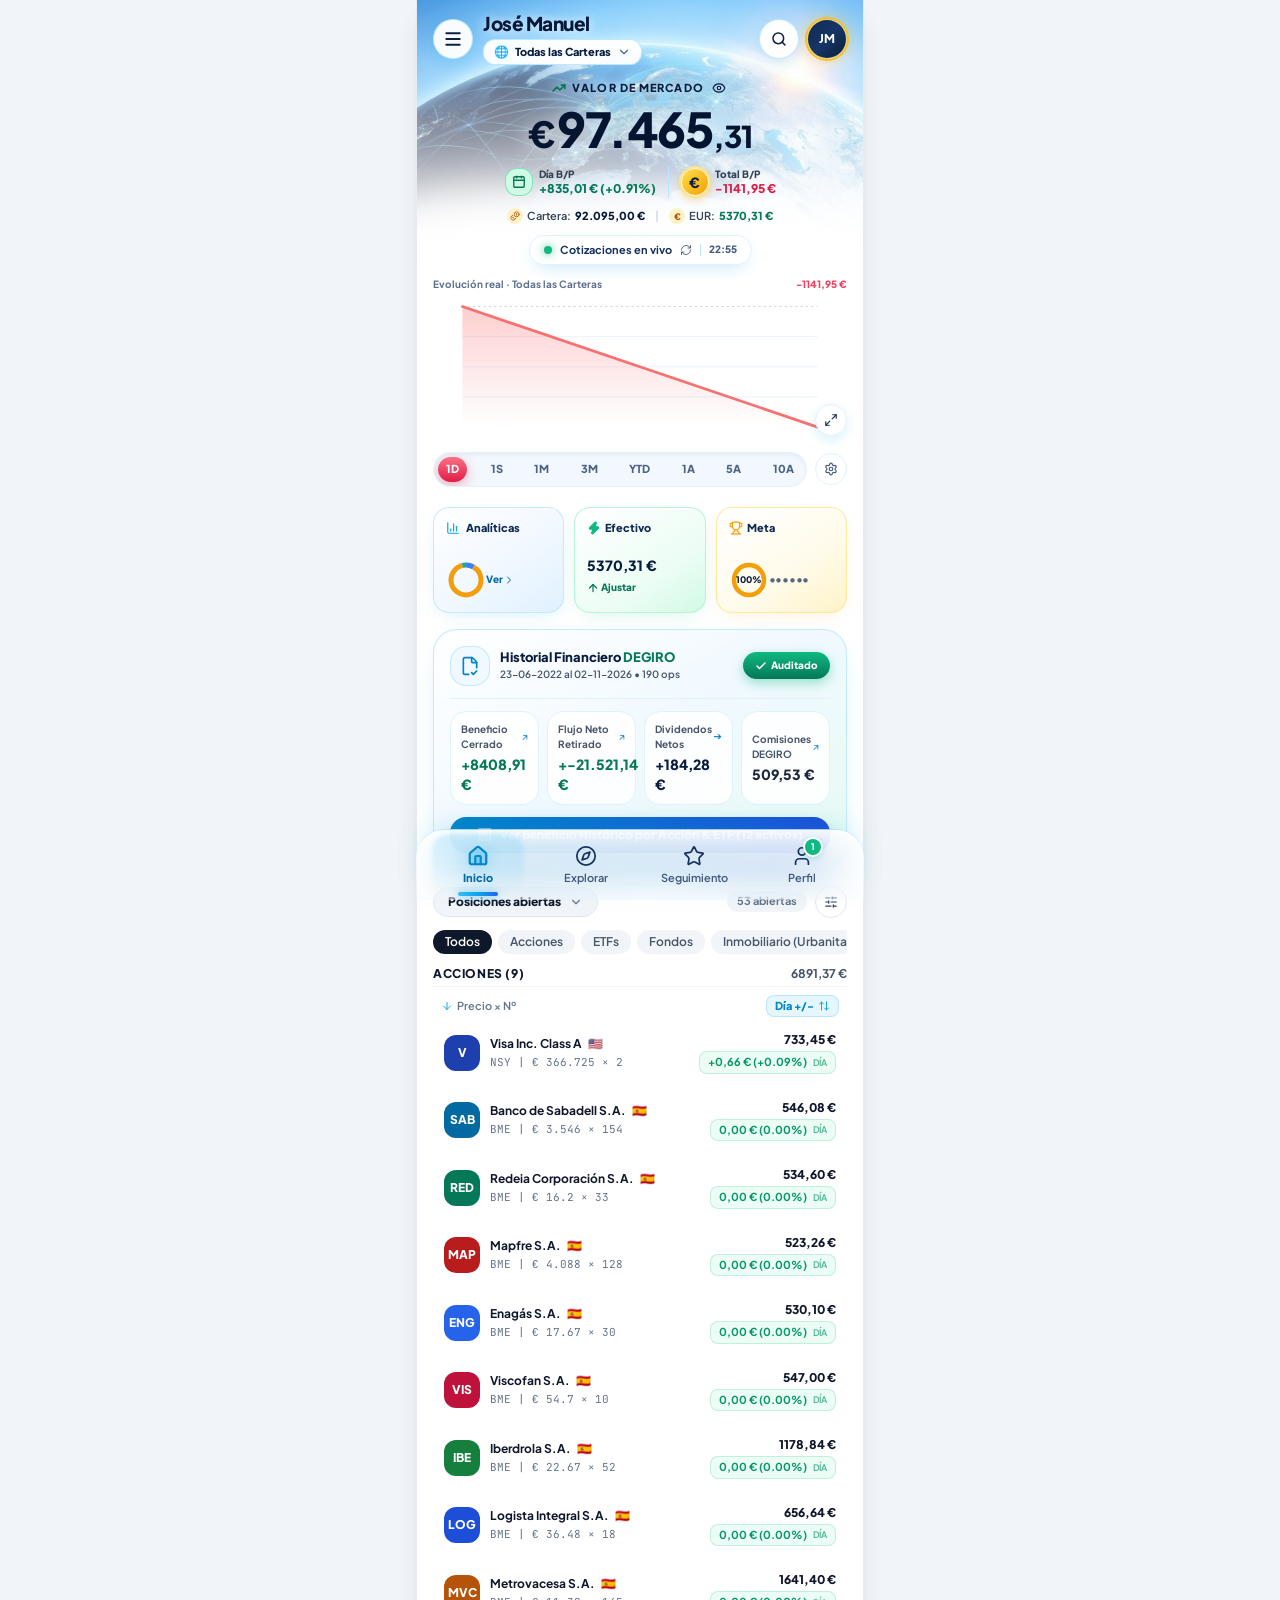
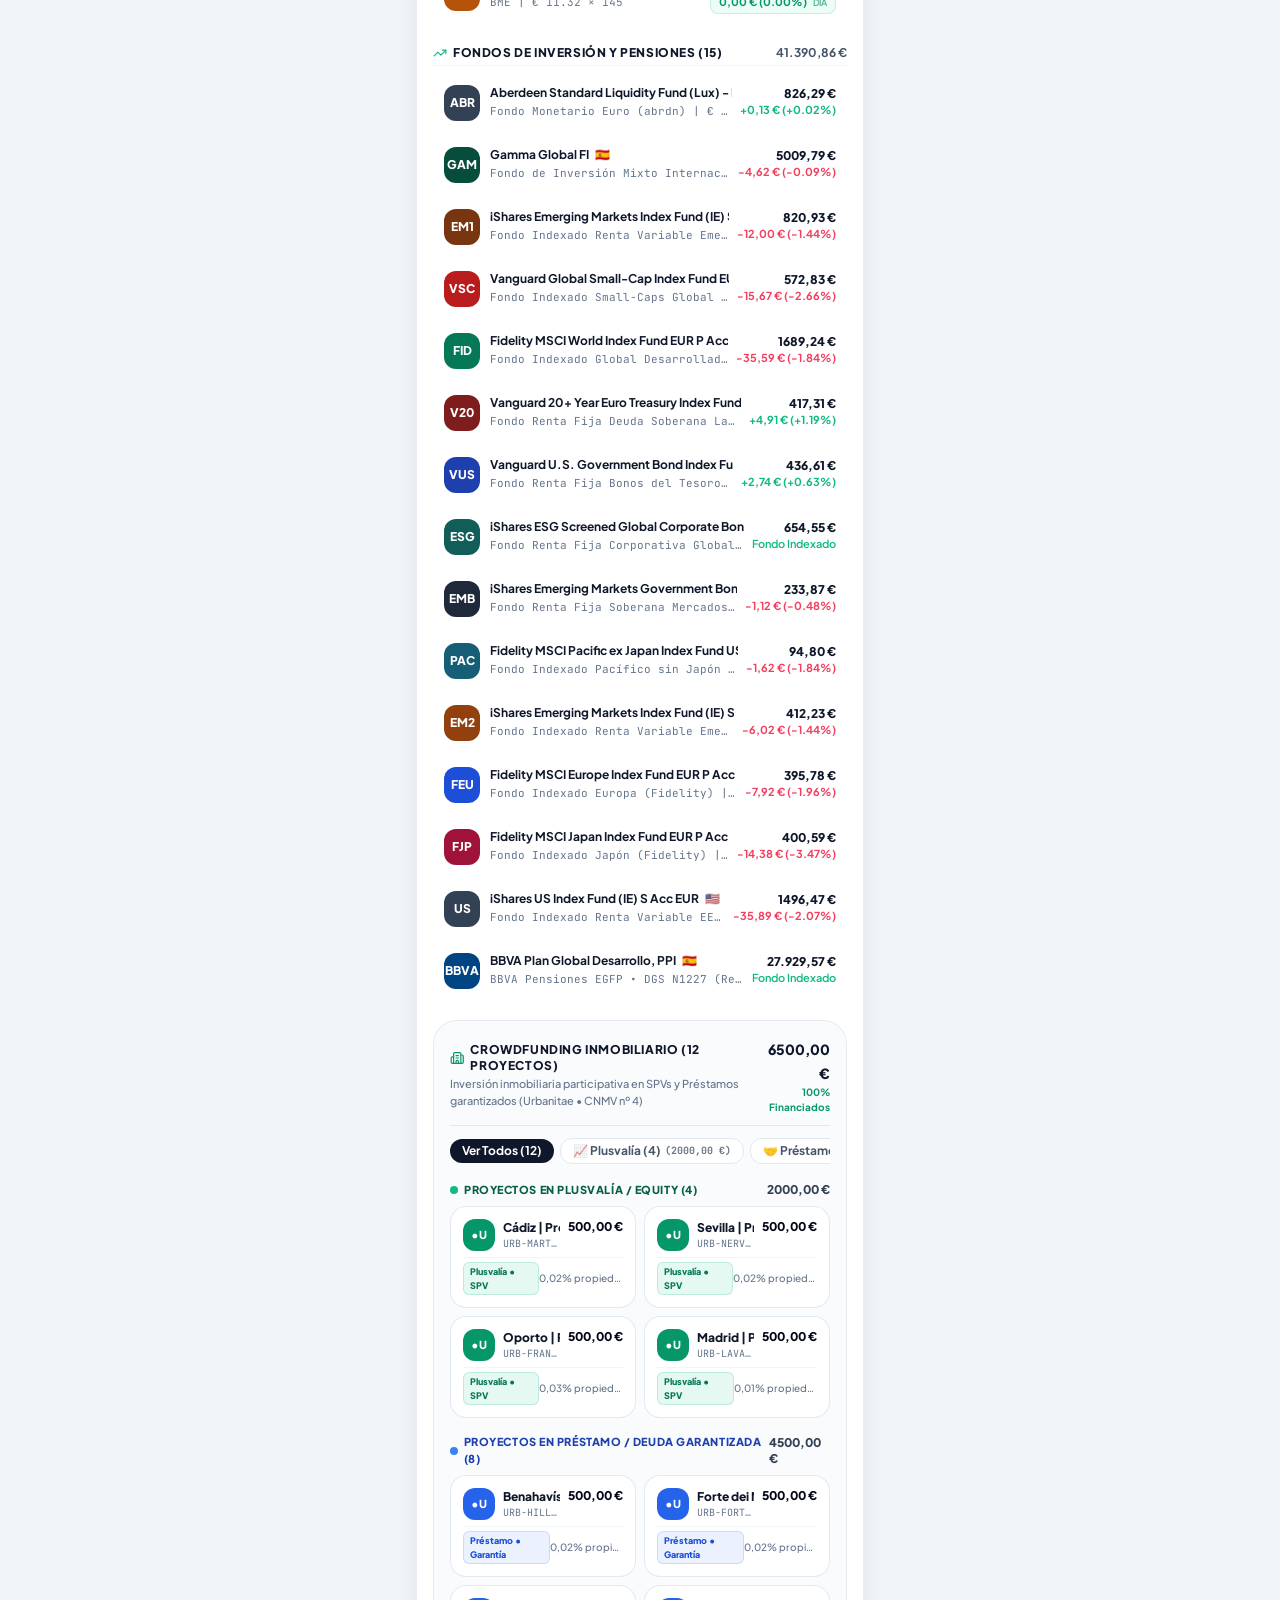
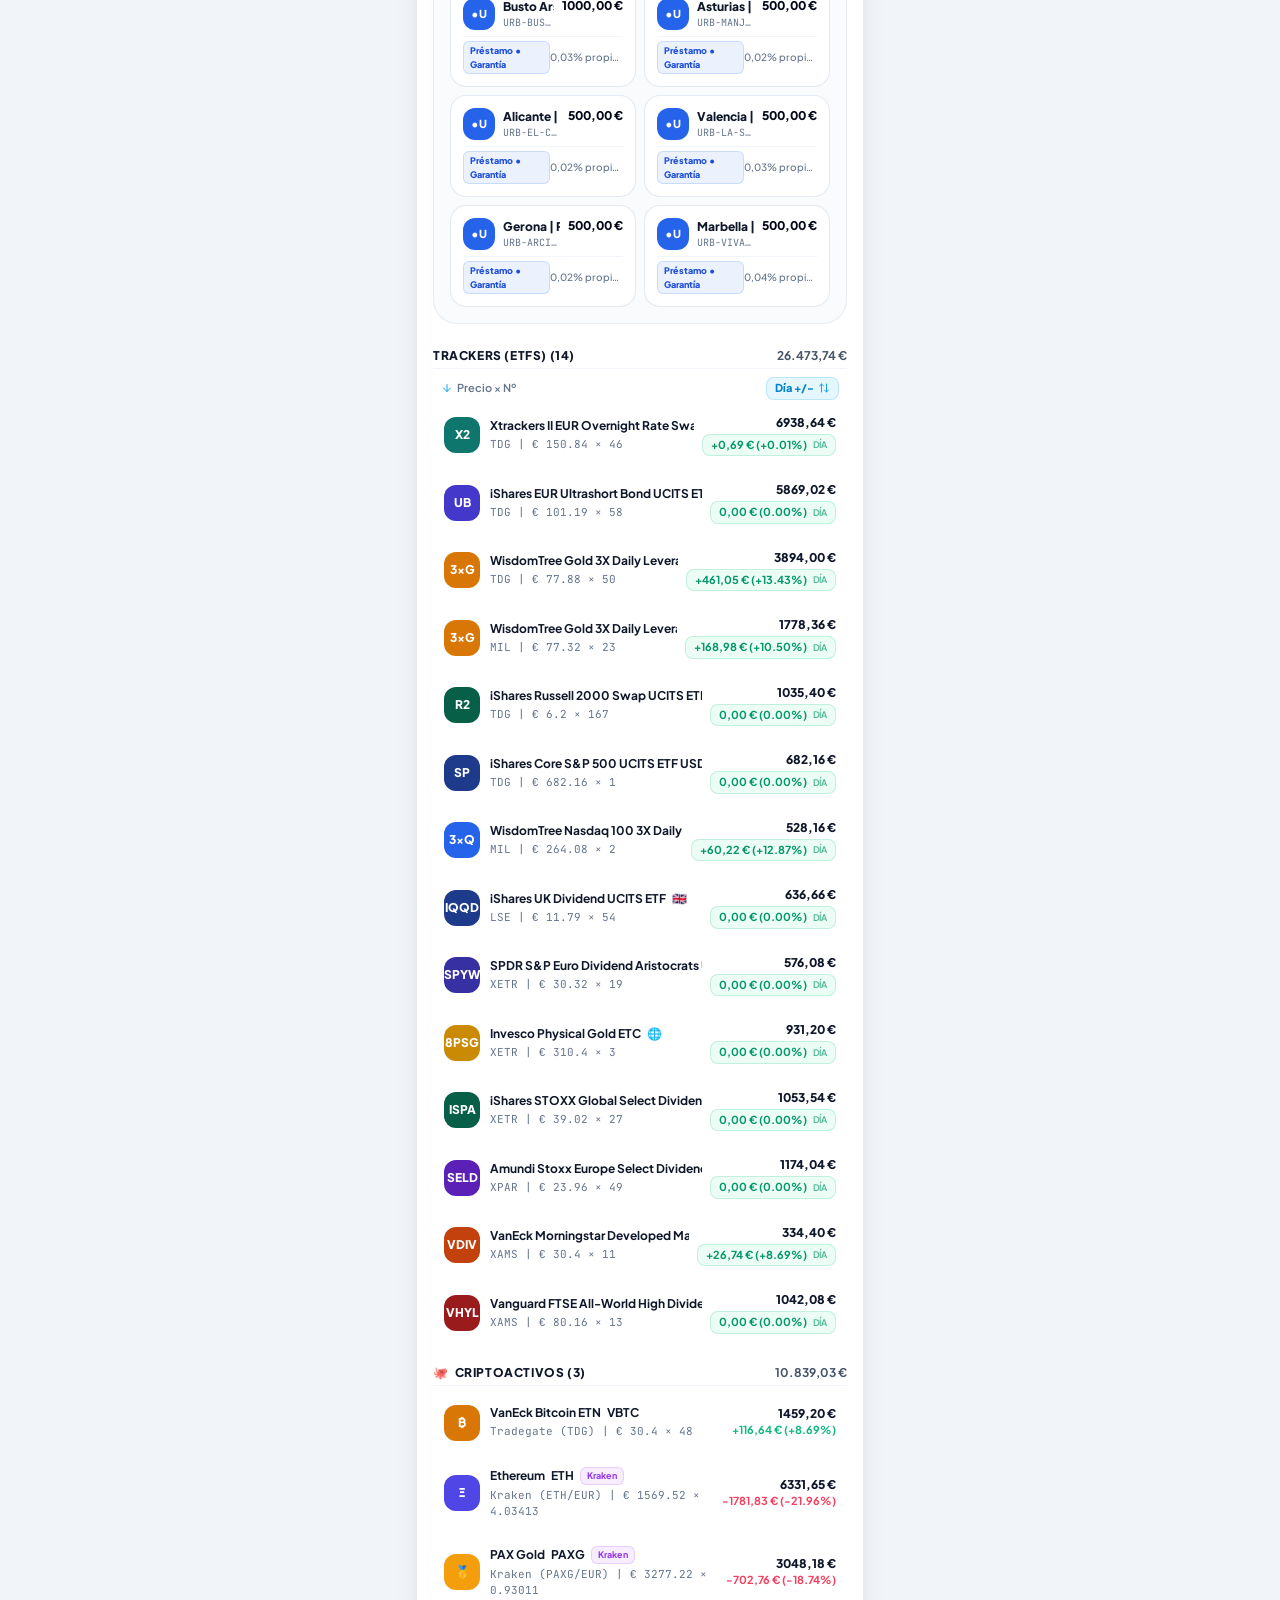
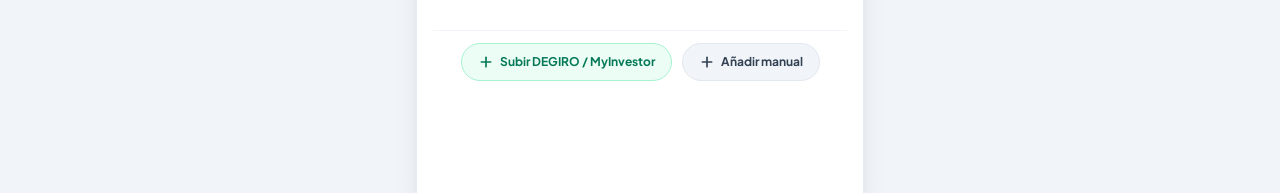
==== commit 1f53e1d2: "Deploy full audited DEGIRO Heatmap, weekly/monthly Rendimiento, and real 1D-10A chart for Jose Manue" ====
--- a/index.html
+++ b/index.html
@@ -57,7 +57,7 @@
     <link rel="preconnect" href="https://fonts.googleapis.com">
     <link rel="preconnect" href="https://fonts.gstatic.com" crossorigin>
     <link href="https://fonts.googleapis.com/css2?family=Plus+Jakarta+Sans:wght@400;500;600;700;800&family=JetBrains+Mono:wght@400;500;600&display=swap" rel="stylesheet">
-    <script type="module" crossorigin src="./assets/index-I5b2bjao.js"></script>
+    <script type="module" crossorigin src="./assets/index-CEX8QC7m.js"></script>
     <link rel="stylesheet" crossorigin href="./assets/index-ut2_ySQw.css">
   </head>
   <body class="bg-slate-100 text-slate-900 antialiased selection:bg-emerald-500 selection:text-white">
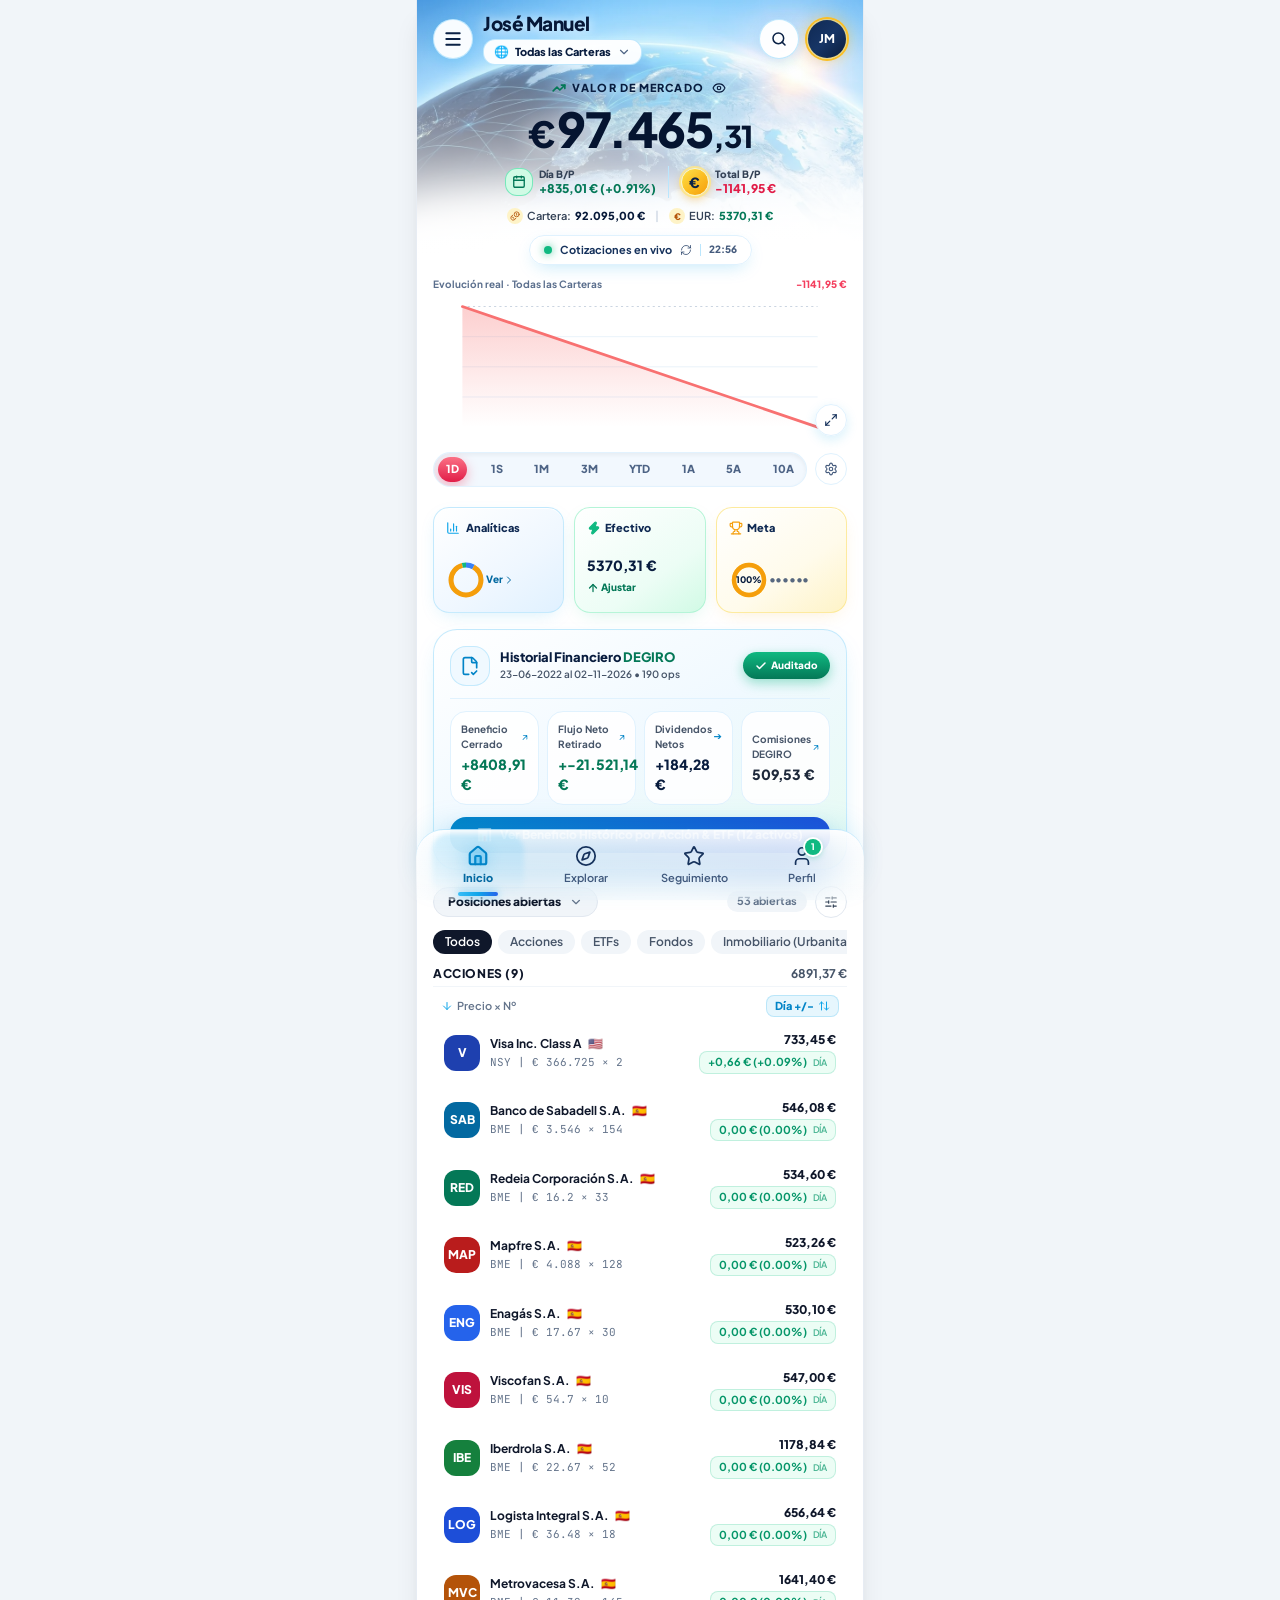
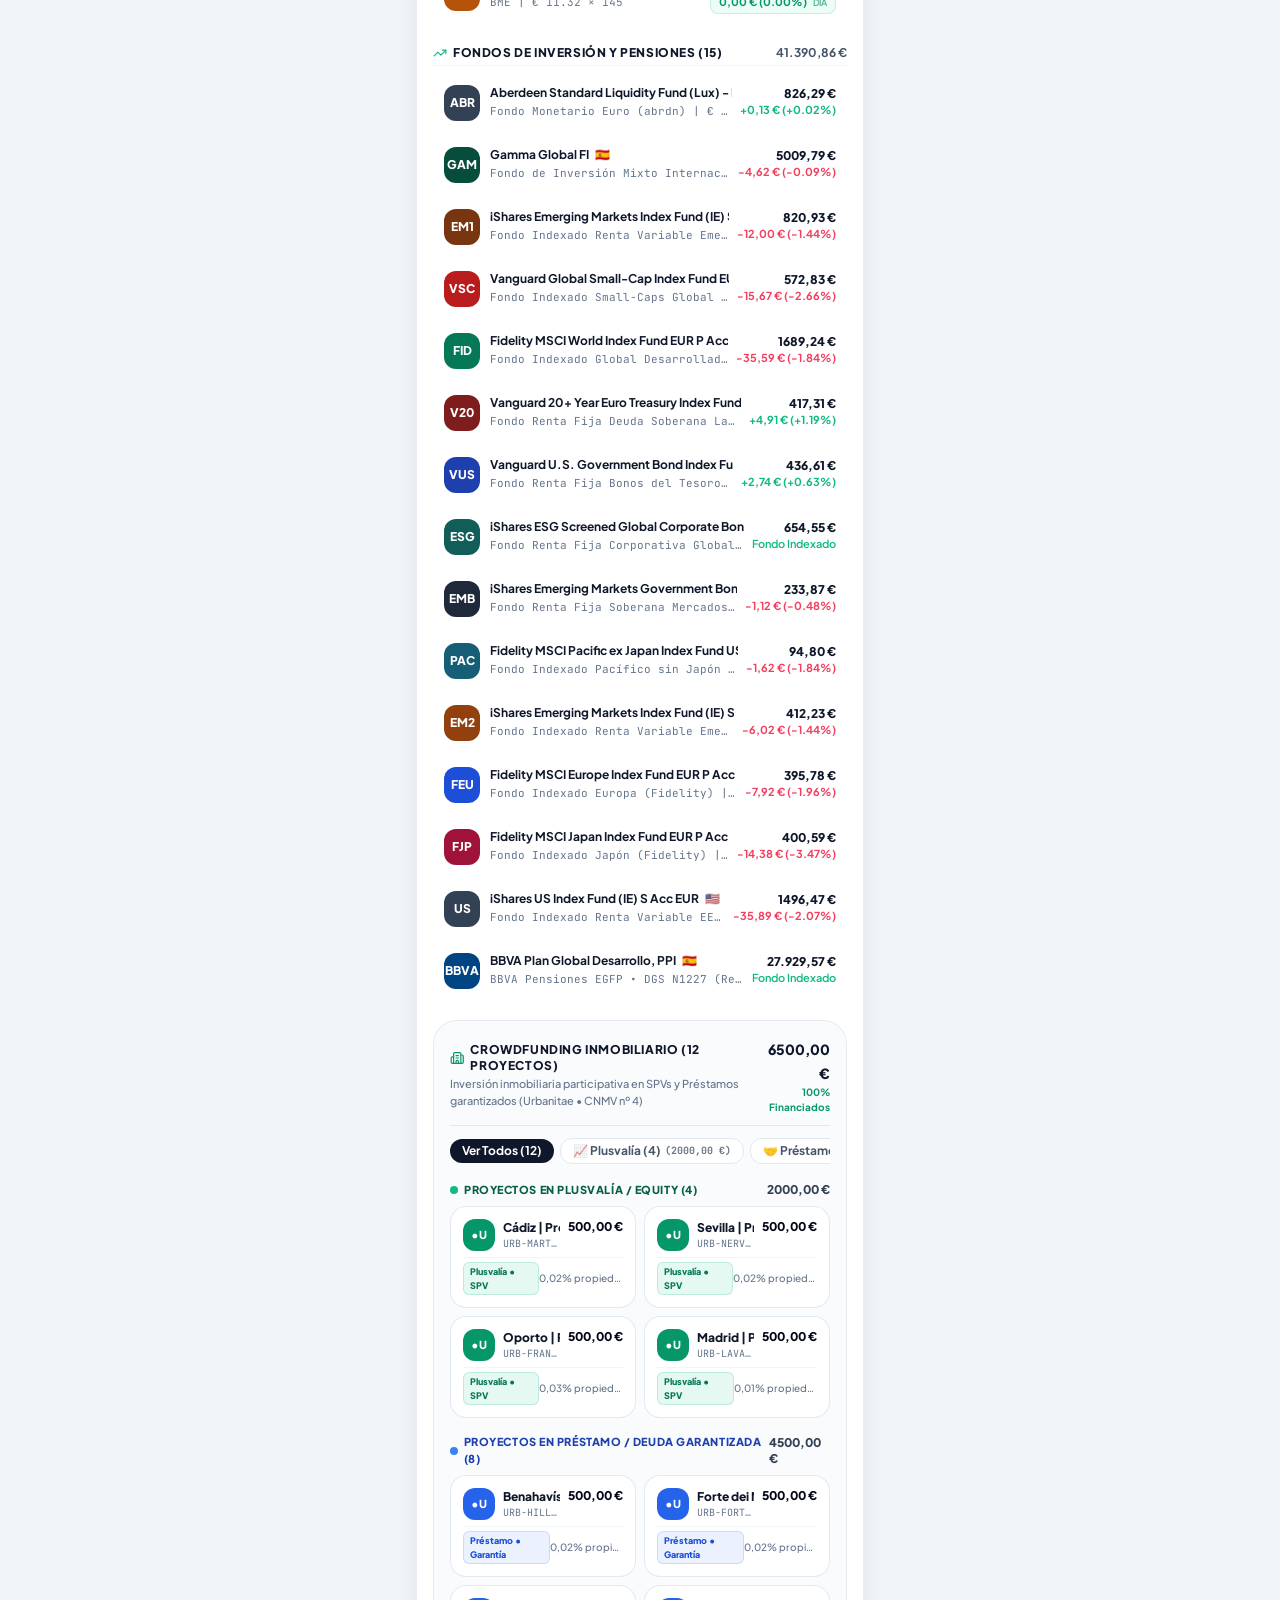
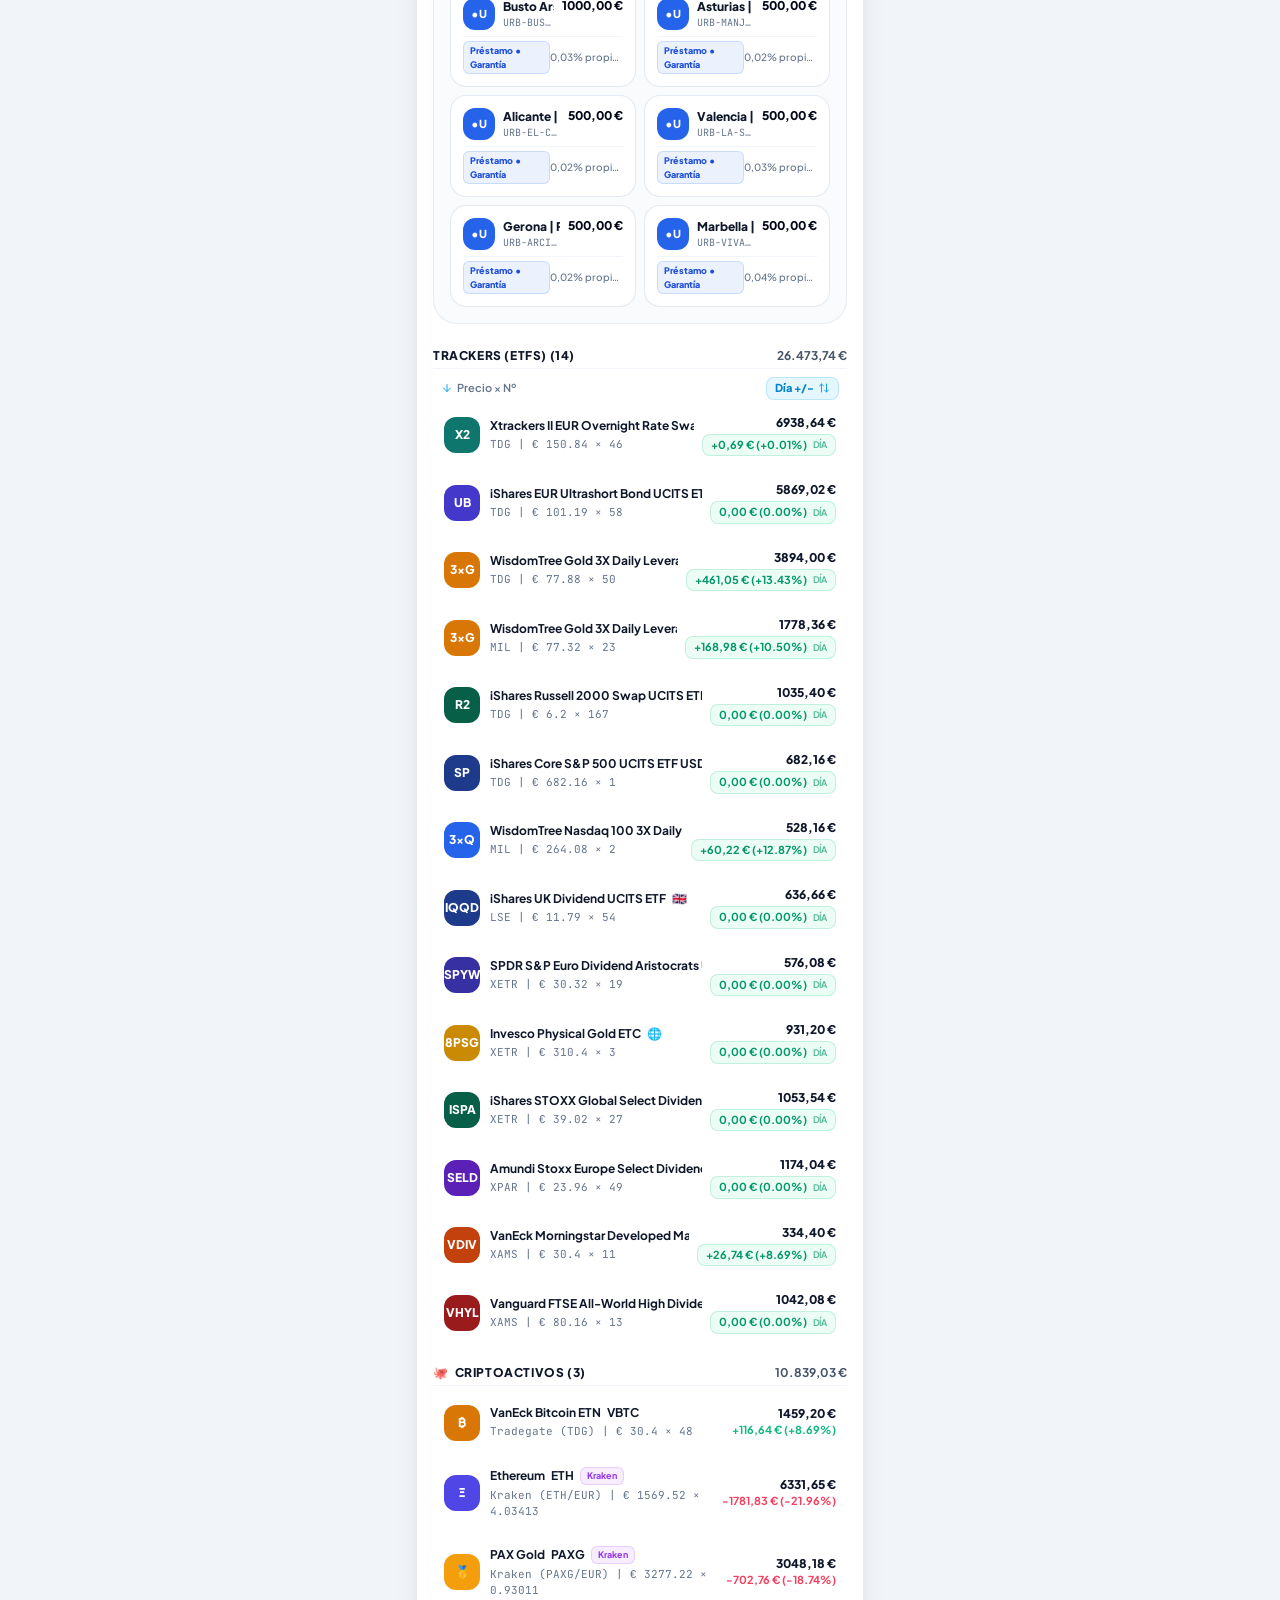
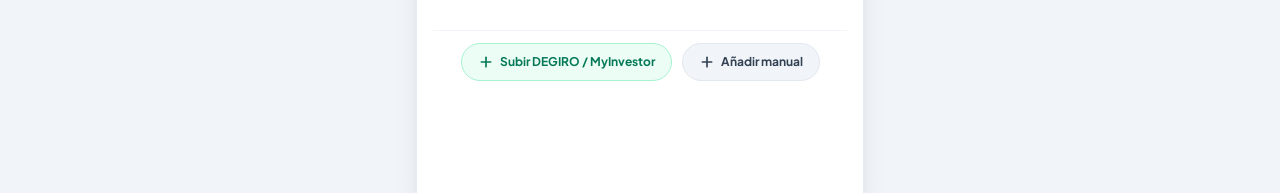
==== commit 1e39c17b: "Deploy Tarifas y Buscadores in menu for Jose Manuel" ====
--- a/index.html
+++ b/index.html
@@ -57,8 +57,8 @@
     <link rel="preconnect" href="https://fonts.googleapis.com">
     <link rel="preconnect" href="https://fonts.gstatic.com" crossorigin>
     <link href="https://fonts.googleapis.com/css2?family=Plus+Jakarta+Sans:wght@400;500;600;700;800&family=JetBrains+Mono:wght@400;500;600&display=swap" rel="stylesheet">
-    <script type="module" crossorigin src="./assets/index-CEX8QC7m.js"></script>
-    <link rel="stylesheet" crossorigin href="./assets/index-ut2_ySQw.css">
+    <script type="module" crossorigin src="./assets/index-CiOVJbBz.js"></script>
+    <link rel="stylesheet" crossorigin href="./assets/index-FWyknIfg.css">
   </head>
   <body class="bg-slate-100 text-slate-900 antialiased selection:bg-emerald-500 selection:text-white">
     <div id="root"></div>
--- a/assets/index-FWyknIfg.css
+++ b/assets/index-FWyknIfg.css
@@ -0,0 +1 @@
+*,:before,:after{--tw-border-spacing-x: 0;--tw-border-spacing-y: 0;--tw-translate-x: 0;--tw-translate-y: 0;--tw-rotate: 0;--tw-skew-x: 0;--tw-skew-y: 0;--tw-scale-x: 1;--tw-scale-y: 1;--tw-pan-x: ;--tw-pan-y: ;--tw-pinch-zoom: ;--tw-scroll-snap-strictness: proximity;--tw-gradient-from-position: ;--tw-gradient-via-position: ;--tw-gradient-to-position: ;--tw-ordinal: ;--tw-slashed-zero: ;--tw-numeric-figure: ;--tw-numeric-spacing: ;--tw-numeric-fraction: ;--tw-ring-inset: ;--tw-ring-offset-width: 0px;--tw-ring-offset-color: #fff;--tw-ring-color: rgb(59 130 246 / .5);--tw-ring-offset-shadow: 0 0 #0000;--tw-ring-shadow: 0 0 #0000;--tw-shadow: 0 0 #0000;--tw-shadow-colored: 0 0 #0000;--tw-blur: ;--tw-brightness: ;--tw-contrast: ;--tw-grayscale: ;--tw-hue-rotate: ;--tw-invert: ;--tw-saturate: ;--tw-sepia: ;--tw-drop-shadow: ;--tw-backdrop-blur: ;--tw-backdrop-brightness: ;--tw-backdrop-contrast: ;--tw-backdrop-grayscale: ;--tw-backdrop-hue-rotate: ;--tw-backdrop-invert: ;--tw-backdrop-opacity: ;--tw-backdrop-saturate: ;--tw-backdrop-sepia: ;--tw-contain-size: ;--tw-contain-layout: ;--tw-contain-paint: ;--tw-contain-style: }::backdrop{--tw-border-spacing-x: 0;--tw-border-spacing-y: 0;--tw-translate-x: 0;--tw-translate-y: 0;--tw-rotate: 0;--tw-skew-x: 0;--tw-skew-y: 0;--tw-scale-x: 1;--tw-scale-y: 1;--tw-pan-x: ;--tw-pan-y: ;--tw-pinch-zoom: ;--tw-scroll-snap-strictness: proximity;--tw-gradient-from-position: ;--tw-gradient-via-position: ;--tw-gradient-to-position: ;--tw-ordinal: ;--tw-slashed-zero: ;--tw-numeric-figure: ;--tw-numeric-spacing: ;--tw-numeric-fraction: ;--tw-ring-inset: ;--tw-ring-offset-width: 0px;--tw-ring-offset-color: #fff;--tw-ring-color: rgb(59 130 246 / .5);--tw-ring-offset-shadow: 0 0 #0000;--tw-ring-shadow: 0 0 #0000;--tw-shadow: 0 0 #0000;--tw-shadow-colored: 0 0 #0000;--tw-blur: ;--tw-brightness: ;--tw-contrast: ;--tw-grayscale: ;--tw-hue-rotate: ;--tw-invert: ;--tw-saturate: ;--tw-sepia: ;--tw-drop-shadow: ;--tw-backdrop-blur: ;--tw-backdrop-brightness: ;--tw-backdrop-contrast: ;--tw-backdrop-grayscale: ;--tw-backdrop-hue-rotate: ;--tw-backdrop-invert: ;--tw-backdrop-opacity: ;--tw-backdrop-saturate: ;--tw-backdrop-sepia: ;--tw-contain-size: ;--tw-contain-layout: ;--tw-contain-paint: ;--tw-contain-style: }*,:before,:after{box-sizing:border-box;border-width:0;border-style:solid;border-color:#e5e7eb}:before,:after{--tw-content: ""}html,:host{line-height:1.5;-webkit-text-size-adjust:100%;-moz-tab-size:4;-o-tab-size:4;tab-size:4;font-family:Plus Jakarta Sans,Inter,system-ui,-apple-system,sans-serif;font-feature-settings:normal;font-variation-settings:normal;-webkit-tap-highlight-color:transparent}body{margin:0;line-height:inherit}hr{height:0;color:inherit;border-top-width:1px}abbr:where([title]){-webkit-text-decoration:underline dotted;text-decoration:underline dotted}h1,h2,h3,h4,h5,h6{font-size:inherit;font-weight:inherit}a{color:inherit;text-decoration:inherit}b,strong{font-weight:bolder}code,kbd,samp,pre{font-family:JetBrains Mono,ui-monospace,monospace;font-feature-settings:normal;font-variation-settings:normal;font-size:1em}small{font-size:80%}sub,sup{font-size:75%;line-height:0;position:relative;vertical-align:baseline}sub{bottom:-.25em}sup{top:-.5em}table{text-indent:0;border-color:inherit;border-collapse:collapse}button,input,optgroup,select,textarea{font-family:inherit;font-feature-settings:inherit;font-variation-settings:inherit;font-size:100%;font-weight:inherit;line-height:inherit;letter-spacing:inherit;color:inherit;margin:0;padding:0}button,select{text-transform:none}button,input:where([type=button]),input:where([type=reset]),input:where([type=submit]){-webkit-appearance:button;background-color:transparent;background-image:none}:-moz-focusring{outline:auto}:-moz-ui-invalid{box-shadow:none}progress{vertical-align:baseline}::-webkit-inner-spin-button,::-webkit-outer-spin-button{height:auto}[type=search]{-webkit-appearance:textfield;outline-offset:-2px}::-webkit-search-decoration{-webkit-appearance:none}::-webkit-file-upload-button{-webkit-appearance:button;font:inherit}summary{display:list-item}blockquote,dl,dd,h1,h2,h3,h4,h5,h6,hr,figure,p,pre{margin:0}fieldset{margin:0;padding:0}legend{padding:0}ol,ul,menu{list-style:none;margin:0;padding:0}dialog{padding:0}textarea{resize:vertical}input::-moz-placeholder,textarea::-moz-placeholder{opacity:1;color:#9ca3af}input::placeholder,textarea::placeholder{opacity:1;color:#9ca3af}button,[role=button]{cursor:pointer}:disabled{cursor:default}img,svg,video,canvas,audio,iframe,embed,object{display:block;vertical-align:middle}img,video{max-width:100%;height:auto}[hidden]:where(:not([hidden=until-found])){display:none}*{-webkit-tap-highlight-color:transparent}body{background:linear-gradient(180deg,#e8f4fd,#f4f9fe 40%,#f1f5f9);color:#0f172a;font-family:Plus Jakarta Sans,system-ui,-apple-system,sans-serif}.\!container{width:100%!important}.container{width:100%}@media(min-width:640px){.\!container{max-width:640px!important}.container{max-width:640px}}@media(min-width:768px){.\!container{max-width:768px!important}.container{max-width:768px}}@media(min-width:1024px){.\!container{max-width:1024px!important}.container{max-width:1024px}}@media(min-width:1280px){.\!container{max-width:1280px!important}.container{max-width:1280px}}@media(min-width:1536px){.\!container{max-width:1536px!important}.container{max-width:1536px}}.pointer-events-none{pointer-events:none}.visible{visibility:visible}.static{position:static}.fixed{position:fixed}.absolute{position:absolute}.relative{position:relative}.sticky{position:sticky}.inset-0{top:0;right:0;bottom:0;left:0}.inset-x-2{left:.5rem;right:.5rem}.-right-2{right:-.5rem}.-top-1\.5{top:-.375rem}.bottom-0{bottom:0}.bottom-1{bottom:.25rem}.bottom-2{bottom:.5rem}.left-0{left:0}.left-3{left:.75rem}.left-3\.5{left:.875rem}.left-4{left:1rem}.right-0{right:0}.right-2{right:.5rem}.right-2\.5{right:.625rem}.right-4{right:1rem}.top-0{top:0}.top-1{top:.25rem}.top-1\/2{top:50%}.top-10{top:2.5rem}.top-14{top:3.5rem}.top-2\.5{top:.625rem}.top-3{top:.75rem}.z-0{z-index:0}.z-10{z-index:10}.z-20{z-index:20}.z-30{z-index:30}.z-40{z-index:40}.z-50{z-index:50}.z-\[100\]{z-index:100}.col-span-2{grid-column:span 2 / span 2}.-mx-1{margin-left:-.25rem;margin-right:-.25rem}.-mx-4{margin-left:-1rem;margin-right:-1rem}.mx-2{margin-left:.5rem;margin-right:.5rem}.mx-auto{margin-left:auto;margin-right:auto}.my-1{margin-top:.25rem;margin-bottom:.25rem}.my-2{margin-top:.5rem;margin-bottom:.5rem}.my-2\.5{margin-top:.625rem;margin-bottom:.625rem}.my-3{margin-top:.75rem;margin-bottom:.75rem}.my-4{margin-top:1rem;margin-bottom:1rem}.-ml-1{margin-left:-.25rem}.mb-0\.5{margin-bottom:.125rem}.mb-1{margin-bottom:.25rem}.mb-1\.5{margin-bottom:.375rem}.mb-2{margin-bottom:.5rem}.mb-2\.5{margin-bottom:.625rem}.mb-3{margin-bottom:.75rem}.mb-3\.5{margin-bottom:.875rem}.mb-4{margin-bottom:1rem}.mb-5{margin-bottom:1.25rem}.mb-6{margin-bottom:1.5rem}.ml-0\.5{margin-left:.125rem}.ml-1{margin-left:.25rem}.ml-1\.5{margin-left:.375rem}.ml-2{margin-left:.5rem}.ml-auto{margin-left:auto}.mr-0\.5{margin-right:.125rem}.mr-1{margin-right:.25rem}.mt-0\.5{margin-top:.125rem}.mt-1{margin-top:.25rem}.mt-1\.5{margin-top:.375rem}.mt-2{margin-top:.5rem}.mt-2\.5{margin-top:.625rem}.mt-3{margin-top:.75rem}.mt-3\.5{margin-top:.875rem}.mt-4{margin-top:1rem}.mt-6{margin-top:1.5rem}.mt-8{margin-top:2rem}.line-clamp-2{overflow:hidden;display:-webkit-box;-webkit-box-orient:vertical;-webkit-line-clamp:2}.block{display:block}.inline-block{display:inline-block}.flex{display:flex}.inline-flex{display:inline-flex}.table{display:table}.grid{display:grid}.hidden{display:none}.h-1{height:.25rem}.h-10{height:2.5rem}.h-11{height:2.75rem}.h-12{height:3rem}.h-14{height:3.5rem}.h-16{height:4rem}.h-2{height:.5rem}.h-2\.5{height:.625rem}.h-28{height:7rem}.h-3{height:.75rem}.h-3\.5{height:.875rem}.h-32{height:8rem}.h-4{height:1rem}.h-44{height:11rem}.h-5{height:1.25rem}.h-6{height:1.5rem}.h-7{height:1.75rem}.h-8{height:2rem}.h-9{height:2.25rem}.h-\[106px\]{height:106px}.h-\[148px\]{height:148px}.h-\[22px\]{height:22px}.h-\[270px\]{height:270px}.h-\[70px\]{height:70px}.h-\[96vh\]{height:96vh}.h-full{height:100%}.max-h-44{max-height:11rem}.max-h-\[85vh\]{max-height:85vh}.max-h-\[90vh\]{max-height:90vh}.max-h-\[92vh\]{max-height:92vh}.min-h-screen{min-height:100vh}.w-1\.5{width:.375rem}.w-10{width:2.5rem}.w-11{width:2.75rem}.w-12{width:3rem}.w-14{width:3.5rem}.w-16{width:4rem}.w-2{width:.5rem}.w-2\.5{width:.625rem}.w-28{width:7rem}.w-3{width:.75rem}.w-3\.5{width:.875rem}.w-32{width:8rem}.w-4{width:1rem}.w-5{width:1.25rem}.w-52{width:13rem}.w-56{width:14rem}.w-6{width:1.5rem}.w-64{width:16rem}.w-7{width:1.75rem}.w-72{width:18rem}.w-8{width:2rem}.w-9{width:2.25rem}.w-\[22px\]{width:22px}.w-auto{width:auto}.w-full{width:100%}.w-px{width:1px}.min-w-0{min-width:0px}.min-w-\[16px\]{min-width:16px}.min-w-\[34px\]{min-width:34px}.max-w-2xl{max-width:42rem}.max-w-\[120px\]{max-width:120px}.max-w-\[180px\]{max-width:180px}.max-w-\[190px\]{max-width:190px}.max-w-\[220px\]{max-width:220px}.max-w-\[260px\]{max-width:260px}.max-w-\[82vw\]{max-width:82vw}.max-w-\[88px\]{max-width:88px}.max-w-\[90px\]{max-width:90px}.max-w-\[92px\]{max-width:92px}.max-w-lg{max-width:32rem}.max-w-md{max-width:28rem}.max-w-sm{max-width:24rem}.max-w-xl{max-width:36rem}.max-w-xs{max-width:20rem}.flex-1{flex:1 1 0%}.flex-shrink-0,.shrink-0{flex-shrink:0}.border-separate{border-collapse:separate}.border-spacing-1{--tw-border-spacing-x: .25rem;--tw-border-spacing-y: .25rem;border-spacing:var(--tw-border-spacing-x) var(--tw-border-spacing-y)}.-translate-y-1\/2{--tw-translate-y: -50%;transform:translate(var(--tw-translate-x),var(--tw-translate-y)) rotate(var(--tw-rotate)) skew(var(--tw-skew-x)) skewY(var(--tw-skew-y)) scaleX(var(--tw-scale-x)) scaleY(var(--tw-scale-y))}.translate-x-2{--tw-translate-x: .5rem;transform:translate(var(--tw-translate-x),var(--tw-translate-y)) rotate(var(--tw-rotate)) skew(var(--tw-skew-x)) skewY(var(--tw-skew-y)) scaleX(var(--tw-scale-x)) scaleY(var(--tw-scale-y))}.-rotate-90{--tw-rotate: -90deg;transform:translate(var(--tw-translate-x),var(--tw-translate-y)) rotate(var(--tw-rotate)) skew(var(--tw-skew-x)) skewY(var(--tw-skew-y)) scaleX(var(--tw-scale-x)) scaleY(var(--tw-scale-y))}.rotate-180{--tw-rotate: 180deg;transform:translate(var(--tw-translate-x),var(--tw-translate-y)) rotate(var(--tw-rotate)) skew(var(--tw-skew-x)) skewY(var(--tw-skew-y)) scaleX(var(--tw-scale-x)) scaleY(var(--tw-scale-y))}.scale-105{--tw-scale-x: 1.05;--tw-scale-y: 1.05;transform:translate(var(--tw-translate-x),var(--tw-translate-y)) rotate(var(--tw-rotate)) skew(var(--tw-skew-x)) skewY(var(--tw-skew-y)) scaleX(var(--tw-scale-x)) scaleY(var(--tw-scale-y))}.scale-110{--tw-scale-x: 1.1;--tw-scale-y: 1.1;transform:translate(var(--tw-translate-x),var(--tw-translate-y)) rotate(var(--tw-rotate)) skew(var(--tw-skew-x)) skewY(var(--tw-skew-y)) scaleX(var(--tw-scale-x)) scaleY(var(--tw-scale-y))}.scale-\[0\.98\]{--tw-scale-x: .98;--tw-scale-y: .98;transform:translate(var(--tw-translate-x),var(--tw-translate-y)) rotate(var(--tw-rotate)) skew(var(--tw-skew-x)) skewY(var(--tw-skew-y)) scaleX(var(--tw-scale-x)) scaleY(var(--tw-scale-y))}.scale-\[0\.99\]{--tw-scale-x: .99;--tw-scale-y: .99;transform:translate(var(--tw-translate-x),var(--tw-translate-y)) rotate(var(--tw-rotate)) skew(var(--tw-skew-x)) skewY(var(--tw-skew-y)) scaleX(var(--tw-scale-x)) scaleY(var(--tw-scale-y))}@keyframes bounce{0%,to{transform:translateY(-25%);animation-timing-function:cubic-bezier(.8,0,1,1)}50%{transform:none;animation-timing-function:cubic-bezier(0,0,.2,1)}}.animate-bounce{animation:bounce 1s infinite}@keyframes pulse{50%{opacity:.5}}.animate-pulse{animation:pulse 2s cubic-bezier(.4,0,.6,1) infinite}@keyframes spin{to{transform:rotate(360deg)}}.animate-spin{animation:spin 1s linear infinite}.cursor-crosshair{cursor:crosshair}.cursor-grab{cursor:grab}.cursor-pointer{cursor:pointer}.touch-none{touch-action:none}.select-none{-webkit-user-select:none;-moz-user-select:none;user-select:none}.select-all{-webkit-user-select:all;-moz-user-select:all;user-select:all}.resize-none{resize:none}.grid-cols-1{grid-template-columns:repeat(1,minmax(0,1fr))}.grid-cols-2{grid-template-columns:repeat(2,minmax(0,1fr))}.grid-cols-3{grid-template-columns:repeat(3,minmax(0,1fr))}.grid-cols-4{grid-template-columns:repeat(4,minmax(0,1fr))}.flex-col{flex-direction:column}.flex-wrap{flex-wrap:wrap}.items-start{align-items:flex-start}.items-end{align-items:flex-end}.items-center{align-items:center}.items-baseline{align-items:baseline}.justify-end{justify-content:flex-end}.justify-center{justify-content:center}.justify-between{justify-content:space-between}.justify-around{justify-content:space-around}.gap-0\.5{gap:.125rem}.gap-1{gap:.25rem}.gap-1\.5{gap:.375rem}.gap-2{gap:.5rem}.gap-2\.5{gap:.625rem}.gap-3{gap:.75rem}.gap-3\.5{gap:.875rem}.gap-4{gap:1rem}.gap-x-2\.5{-moz-column-gap:.625rem;column-gap:.625rem}.gap-y-1{row-gap:.25rem}.space-y-0\.5>:not([hidden])~:not([hidden]){--tw-space-y-reverse: 0;margin-top:calc(.125rem * calc(1 - var(--tw-space-y-reverse)));margin-bottom:calc(.125rem * var(--tw-space-y-reverse))}.space-y-1>:not([hidden])~:not([hidden]){--tw-space-y-reverse: 0;margin-top:calc(.25rem * calc(1 - var(--tw-space-y-reverse)));margin-bottom:calc(.25rem * var(--tw-space-y-reverse))}.space-y-1\.5>:not([hidden])~:not([hidden]){--tw-space-y-reverse: 0;margin-top:calc(.375rem * calc(1 - var(--tw-space-y-reverse)));margin-bottom:calc(.375rem * var(--tw-space-y-reverse))}.space-y-2>:not([hidden])~:not([hidden]){--tw-space-y-reverse: 0;margin-top:calc(.5rem * calc(1 - var(--tw-space-y-reverse)));margin-bottom:calc(.5rem * var(--tw-space-y-reverse))}.space-y-2\.5>:not([hidden])~:not([hidden]){--tw-space-y-reverse: 0;margin-top:calc(.625rem * calc(1 - var(--tw-space-y-reverse)));margin-bottom:calc(.625rem * var(--tw-space-y-reverse))}.space-y-3>:not([hidden])~:not([hidden]){--tw-space-y-reverse: 0;margin-top:calc(.75rem * calc(1 - var(--tw-space-y-reverse)));margin-bottom:calc(.75rem * var(--tw-space-y-reverse))}.space-y-3\.5>:not([hidden])~:not([hidden]){--tw-space-y-reverse: 0;margin-top:calc(.875rem * calc(1 - var(--tw-space-y-reverse)));margin-bottom:calc(.875rem * var(--tw-space-y-reverse))}.space-y-4>:not([hidden])~:not([hidden]){--tw-space-y-reverse: 0;margin-top:calc(1rem * calc(1 - var(--tw-space-y-reverse)));margin-bottom:calc(1rem * var(--tw-space-y-reverse))}.divide-x>:not([hidden])~:not([hidden]){--tw-divide-x-reverse: 0;border-right-width:calc(1px * var(--tw-divide-x-reverse));border-left-width:calc(1px * calc(1 - var(--tw-divide-x-reverse)))}.divide-slate-100>:not([hidden])~:not([hidden]){--tw-divide-opacity: 1;border-color:rgb(241 245 249 / var(--tw-divide-opacity, 1))}.self-start{align-self:flex-start}.overflow-hidden{overflow:hidden}.overflow-visible{overflow:visible}.overflow-x-auto{overflow-x:auto}.overflow-y-auto{overflow-y:auto}.overflow-x-clip{overflow-x:clip}.truncate{overflow:hidden;text-overflow:ellipsis;white-space:nowrap}.whitespace-nowrap{white-space:nowrap}.whitespace-pre-line{white-space:pre-line}.rounded{border-radius:.25rem}.rounded-2xl{border-radius:1rem}.rounded-3xl{border-radius:1.5rem}.rounded-full{border-radius:9999px}.rounded-lg{border-radius:.5rem}.rounded-md{border-radius:.375rem}.rounded-xl{border-radius:.75rem}.rounded-t-3xl{border-top-left-radius:1.5rem;border-top-right-radius:1.5rem}.rounded-t-\[28px\]{border-top-left-radius:28px;border-top-right-radius:28px}.border{border-width:1px}.border-0{border-width:0px}.border-2{border-width:2px}.border-x{border-left-width:1px;border-right-width:1px}.border-b{border-bottom-width:1px}.border-r{border-right-width:1px}.border-t{border-top-width:1px}.border-dashed{border-style:dashed}.border-none{border-style:none}.border-amber-200{--tw-border-opacity: 1;border-color:rgb(253 230 138 / var(--tw-border-opacity, 1))}.border-amber-200\/80{border-color:#fde68acc}.border-amber-200\/90{border-color:#fde68ae6}.border-amber-300{--tw-border-opacity: 1;border-color:rgb(252 211 77 / var(--tw-border-opacity, 1))}.border-amber-300\/60{border-color:#fcd34d99}.border-amber-500\/20{border-color:#f59e0b33}.border-blue-200{--tw-border-opacity: 1;border-color:rgb(191 219 254 / var(--tw-border-opacity, 1))}.border-blue-300{--tw-border-opacity: 1;border-color:rgb(147 197 253 / var(--tw-border-opacity, 1))}.border-blue-500\/20{border-color:#3b82f633}.border-blue-600{--tw-border-opacity: 1;border-color:rgb(37 99 235 / var(--tw-border-opacity, 1))}.border-emerald-200{--tw-border-opacity: 1;border-color:rgb(167 243 208 / var(--tw-border-opacity, 1))}.border-emerald-200\/60{border-color:#a7f3d099}.border-emerald-200\/80{border-color:#a7f3d0cc}.border-emerald-300{--tw-border-opacity: 1;border-color:rgb(110 231 183 / var(--tw-border-opacity, 1))}.border-emerald-300\/90{border-color:#6ee7b7e6}.border-emerald-400{--tw-border-opacity: 1;border-color:rgb(52 211 153 / var(--tw-border-opacity, 1))}.border-emerald-500{--tw-border-opacity: 1;border-color:rgb(16 185 129 / var(--tw-border-opacity, 1))}.border-emerald-500\/20{border-color:#10b98133}.border-emerald-500\/25{border-color:#10b98140}.border-emerald-500\/30{border-color:#10b9814d}.border-emerald-500\/40{border-color:#10b98166}.border-emerald-600{--tw-border-opacity: 1;border-color:rgb(5 150 105 / var(--tw-border-opacity, 1))}.border-emerald-700{--tw-border-opacity: 1;border-color:rgb(4 120 87 / var(--tw-border-opacity, 1))}.border-indigo-200{--tw-border-opacity: 1;border-color:rgb(199 210 254 / var(--tw-border-opacity, 1))}.border-indigo-200\/80{border-color:#c7d2fecc}.border-indigo-300{--tw-border-opacity: 1;border-color:rgb(165 180 252 / var(--tw-border-opacity, 1))}.border-indigo-400\/30{border-color:#818cf84d}.border-indigo-500{--tw-border-opacity: 1;border-color:rgb(99 102 241 / var(--tw-border-opacity, 1))}.border-indigo-500\/40{border-color:#6366f166}.border-purple-100{--tw-border-opacity: 1;border-color:rgb(243 232 255 / var(--tw-border-opacity, 1))}.border-purple-200{--tw-border-opacity: 1;border-color:rgb(233 213 255 / var(--tw-border-opacity, 1))}.border-purple-500\/20{border-color:#a855f733}.border-rose-200{--tw-border-opacity: 1;border-color:rgb(254 205 211 / var(--tw-border-opacity, 1))}.border-rose-300{--tw-border-opacity: 1;border-color:rgb(253 164 175 / var(--tw-border-opacity, 1))}.border-rose-400{--tw-border-opacity: 1;border-color:rgb(251 113 133 / var(--tw-border-opacity, 1))}.border-rose-500\/20{border-color:#f43f5e33}.border-rose-800\/50{border-color:#9f123980}.border-sky-100{--tw-border-opacity: 1;border-color:rgb(224 242 254 / var(--tw-border-opacity, 1))}.border-sky-100\/80{border-color:#e0f2fecc}.border-sky-100\/90{border-color:#e0f2fee6}.border-sky-200{--tw-border-opacity: 1;border-color:rgb(186 230 253 / var(--tw-border-opacity, 1))}.border-sky-200\/70{border-color:#bae6fdb3}.border-sky-200\/80{border-color:#bae6fdcc}.border-sky-200\/90{border-color:#bae6fde6}.border-sky-500\/20{border-color:#0ea5e933}.border-sky-600{--tw-border-opacity: 1;border-color:rgb(2 132 199 / var(--tw-border-opacity, 1))}.border-slate-100{--tw-border-opacity: 1;border-color:rgb(241 245 249 / var(--tw-border-opacity, 1))}.border-slate-100\/60{border-color:#f1f5f999}.border-slate-200{--tw-border-opacity: 1;border-color:rgb(226 232 240 / var(--tw-border-opacity, 1))}.border-slate-200\/60{border-color:#e2e8f099}.border-slate-200\/70{border-color:#e2e8f0b3}.border-slate-200\/80{border-color:#e2e8f0cc}.border-slate-200\/90{border-color:#e2e8f0e6}.border-slate-300{--tw-border-opacity: 1;border-color:rgb(203 213 225 / var(--tw-border-opacity, 1))}.border-slate-700{--tw-border-opacity: 1;border-color:rgb(51 65 85 / var(--tw-border-opacity, 1))}.border-slate-700\/40{border-color:#33415566}.border-slate-700\/50{border-color:#33415580}.border-slate-700\/60{border-color:#33415599}.border-slate-700\/80{border-color:#334155cc}.border-slate-800{--tw-border-opacity: 1;border-color:rgb(30 41 59 / var(--tw-border-opacity, 1))}.border-slate-800\/60{border-color:#1e293b99}.border-slate-800\/80{border-color:#1e293bcc}.border-slate-900{--tw-border-opacity: 1;border-color:rgb(15 23 42 / var(--tw-border-opacity, 1))}.border-slate-950{--tw-border-opacity: 1;border-color:rgb(2 6 23 / var(--tw-border-opacity, 1))}.border-transparent{border-color:transparent}.border-white\/10{border-color:#ffffff1a}.border-yellow-100{--tw-border-opacity: 1;border-color:rgb(254 249 195 / var(--tw-border-opacity, 1))}.bg-\[\#004481\]{--tw-bg-opacity: 1;background-color:rgb(0 68 129 / var(--tw-bg-opacity, 1))}.bg-\[\#081C3E\]{--tw-bg-opacity: 1;background-color:rgb(8 28 62 / var(--tw-bg-opacity, 1))}.bg-\[\#0B2246\]\/95{background-color:#0b2246f2}.bg-\[\#EAF5FE\]\/90{background-color:#eaf5fee6}.bg-\[\#F2F8FE\]{--tw-bg-opacity: 1;background-color:rgb(242 248 254 / var(--tw-bg-opacity, 1))}.bg-amber-100{--tw-bg-opacity: 1;background-color:rgb(254 243 199 / var(--tw-bg-opacity, 1))}.bg-amber-400{--tw-bg-opacity: 1;background-color:rgb(251 191 36 / var(--tw-bg-opacity, 1))}.bg-amber-50{--tw-bg-opacity: 1;background-color:rgb(255 251 235 / var(--tw-bg-opacity, 1))}.bg-amber-50\/80{background-color:#fffbebcc}.bg-amber-500{--tw-bg-opacity: 1;background-color:rgb(245 158 11 / var(--tw-bg-opacity, 1))}.bg-amber-500\/15{background-color:#f59e0b26}.bg-amber-500\/20{background-color:#f59e0b33}.bg-amber-600{--tw-bg-opacity: 1;background-color:rgb(217 119 6 / var(--tw-bg-opacity, 1))}.bg-amber-700{--tw-bg-opacity: 1;background-color:rgb(180 83 9 / var(--tw-bg-opacity, 1))}.bg-amber-800{--tw-bg-opacity: 1;background-color:rgb(146 64 14 / var(--tw-bg-opacity, 1))}.bg-amber-900{--tw-bg-opacity: 1;background-color:rgb(120 53 15 / var(--tw-bg-opacity, 1))}.bg-black{--tw-bg-opacity: 1;background-color:rgb(0 0 0 / var(--tw-bg-opacity, 1))}.bg-black\/50{background-color:#00000080}.bg-black\/60{background-color:#0009}.bg-black\/70{background-color:#000000b3}.bg-black\/80{background-color:#000c}.bg-blue-50{--tw-bg-opacity: 1;background-color:rgb(239 246 255 / var(--tw-bg-opacity, 1))}.bg-blue-50\/70{background-color:#eff6ffb3}.bg-blue-500{--tw-bg-opacity: 1;background-color:rgb(59 130 246 / var(--tw-bg-opacity, 1))}.bg-blue-500\/10{background-color:#3b82f61a}.bg-blue-500\/15{background-color:#3b82f626}.bg-blue-600{--tw-bg-opacity: 1;background-color:rgb(37 99 235 / var(--tw-bg-opacity, 1))}.bg-blue-700{--tw-bg-opacity: 1;background-color:rgb(29 78 216 / var(--tw-bg-opacity, 1))}.bg-blue-800{--tw-bg-opacity: 1;background-color:rgb(30 64 175 / var(--tw-bg-opacity, 1))}.bg-blue-900{--tw-bg-opacity: 1;background-color:rgb(30 58 138 / var(--tw-bg-opacity, 1))}.bg-cyan-600{--tw-bg-opacity: 1;background-color:rgb(8 145 178 / var(--tw-bg-opacity, 1))}.bg-cyan-700{--tw-bg-opacity: 1;background-color:rgb(14 116 144 / var(--tw-bg-opacity, 1))}.bg-cyan-800{--tw-bg-opacity: 1;background-color:rgb(21 94 117 / var(--tw-bg-opacity, 1))}.bg-emerald-100{--tw-bg-opacity: 1;background-color:rgb(209 250 229 / var(--tw-bg-opacity, 1))}.bg-emerald-100\/90{background-color:#d1fae5e6}.bg-emerald-200\/60{background-color:#a7f3d099}.bg-emerald-400{--tw-bg-opacity: 1;background-color:rgb(52 211 153 / var(--tw-bg-opacity, 1))}.bg-emerald-50{--tw-bg-opacity: 1;background-color:rgb(236 253 245 / var(--tw-bg-opacity, 1))}.bg-emerald-50\/40{background-color:#ecfdf566}.bg-emerald-50\/50{background-color:#ecfdf580}.bg-emerald-50\/60{background-color:#ecfdf599}.bg-emerald-50\/70{background-color:#ecfdf5b3}.bg-emerald-50\/80{background-color:#ecfdf5cc}.bg-emerald-500{--tw-bg-opacity: 1;background-color:rgb(16 185 129 / var(--tw-bg-opacity, 1))}.bg-emerald-500\/10{background-color:#10b9811a}.bg-emerald-500\/15{background-color:#10b98126}.bg-emerald-500\/20{background-color:#10b98133}.bg-emerald-500\/85{background-color:#10b981d9}.bg-emerald-600{--tw-bg-opacity: 1;background-color:rgb(5 150 105 / var(--tw-bg-opacity, 1))}.bg-emerald-600\/20{background-color:#05966933}.bg-emerald-700{--tw-bg-opacity: 1;background-color:rgb(4 120 87 / var(--tw-bg-opacity, 1))}.bg-emerald-800{--tw-bg-opacity: 1;background-color:rgb(6 95 70 / var(--tw-bg-opacity, 1))}.bg-emerald-900{--tw-bg-opacity: 1;background-color:rgb(6 78 59 / var(--tw-bg-opacity, 1))}.bg-emerald-950\/60{background-color:#022c2299}.bg-fuchsia-600{--tw-bg-opacity: 1;background-color:rgb(192 38 211 / var(--tw-bg-opacity, 1))}.bg-fuchsia-700{--tw-bg-opacity: 1;background-color:rgb(162 28 175 / var(--tw-bg-opacity, 1))}.bg-green-600{--tw-bg-opacity: 1;background-color:rgb(22 163 74 / var(--tw-bg-opacity, 1))}.bg-green-700{--tw-bg-opacity: 1;background-color:rgb(21 128 61 / var(--tw-bg-opacity, 1))}.bg-indigo-50{--tw-bg-opacity: 1;background-color:rgb(238 242 255 / var(--tw-bg-opacity, 1))}.bg-indigo-50\/50{background-color:#eef2ff80}.bg-indigo-50\/70{background-color:#eef2ffb3}.bg-indigo-500\/20{background-color:#6366f133}.bg-indigo-600{--tw-bg-opacity: 1;background-color:rgb(79 70 229 / var(--tw-bg-opacity, 1))}.bg-indigo-700{--tw-bg-opacity: 1;background-color:rgb(67 56 202 / var(--tw-bg-opacity, 1))}.bg-indigo-800{--tw-bg-opacity: 1;background-color:rgb(55 48 163 / var(--tw-bg-opacity, 1))}.bg-neutral-800{--tw-bg-opacity: 1;background-color:rgb(38 38 38 / var(--tw-bg-opacity, 1))}.bg-neutral-900{--tw-bg-opacity: 1;background-color:rgb(23 23 23 / var(--tw-bg-opacity, 1))}.bg-orange-100{--tw-bg-opacity: 1;background-color:rgb(255 237 213 / var(--tw-bg-opacity, 1))}.bg-orange-500{--tw-bg-opacity: 1;background-color:rgb(249 115 22 / var(--tw-bg-opacity, 1))}.bg-orange-600{--tw-bg-opacity: 1;background-color:rgb(234 88 12 / var(--tw-bg-opacity, 1))}.bg-orange-700{--tw-bg-opacity: 1;background-color:rgb(194 65 12 / var(--tw-bg-opacity, 1))}.bg-pink-600{--tw-bg-opacity: 1;background-color:rgb(219 39 119 / var(--tw-bg-opacity, 1))}.bg-purple-50{--tw-bg-opacity: 1;background-color:rgb(250 245 255 / var(--tw-bg-opacity, 1))}.bg-purple-50\/50{background-color:#faf5ff80}.bg-purple-500{--tw-bg-opacity: 1;background-color:rgb(168 85 247 / var(--tw-bg-opacity, 1))}.bg-purple-500\/10{background-color:#a855f71a}.bg-purple-600{--tw-bg-opacity: 1;background-color:rgb(147 51 234 / var(--tw-bg-opacity, 1))}.bg-purple-700{--tw-bg-opacity: 1;background-color:rgb(126 34 206 / var(--tw-bg-opacity, 1))}.bg-purple-800{--tw-bg-opacity: 1;background-color:rgb(107 33 168 / var(--tw-bg-opacity, 1))}.bg-red-500{--tw-bg-opacity: 1;background-color:rgb(239 68 68 / var(--tw-bg-opacity, 1))}.bg-red-600{--tw-bg-opacity: 1;background-color:rgb(220 38 38 / var(--tw-bg-opacity, 1))}.bg-red-700{--tw-bg-opacity: 1;background-color:rgb(185 28 28 / var(--tw-bg-opacity, 1))}.bg-red-800{--tw-bg-opacity: 1;background-color:rgb(153 27 27 / var(--tw-bg-opacity, 1))}.bg-red-900{--tw-bg-opacity: 1;background-color:rgb(127 29 29 / var(--tw-bg-opacity, 1))}.bg-rose-100{--tw-bg-opacity: 1;background-color:rgb(255 228 230 / var(--tw-bg-opacity, 1))}.bg-rose-50{--tw-bg-opacity: 1;background-color:rgb(255 241 242 / var(--tw-bg-opacity, 1))}.bg-rose-500{--tw-bg-opacity: 1;background-color:rgb(244 63 94 / var(--tw-bg-opacity, 1))}.bg-rose-500\/85{background-color:#f43f5ed9}.bg-rose-600{--tw-bg-opacity: 1;background-color:rgb(225 29 72 / var(--tw-bg-opacity, 1))}.bg-rose-700{--tw-bg-opacity: 1;background-color:rgb(190 18 60 / var(--tw-bg-opacity, 1))}.bg-rose-800{--tw-bg-opacity: 1;background-color:rgb(159 18 57 / var(--tw-bg-opacity, 1))}.bg-rose-950\/60{background-color:#4c051999}.bg-sky-100{--tw-bg-opacity: 1;background-color:rgb(224 242 254 / var(--tw-bg-opacity, 1))}.bg-sky-200{--tw-bg-opacity: 1;background-color:rgb(186 230 253 / var(--tw-bg-opacity, 1))}.bg-sky-50{--tw-bg-opacity: 1;background-color:rgb(240 249 255 / var(--tw-bg-opacity, 1))}.bg-sky-50\/50{background-color:#f0f9ff80}.bg-sky-50\/80{background-color:#f0f9ffcc}.bg-sky-500{--tw-bg-opacity: 1;background-color:rgb(14 165 233 / var(--tw-bg-opacity, 1))}.bg-sky-500\/10{background-color:#0ea5e91a}.bg-sky-500\/20{background-color:#0ea5e933}.bg-sky-600{--tw-bg-opacity: 1;background-color:rgb(2 132 199 / var(--tw-bg-opacity, 1))}.bg-sky-700{--tw-bg-opacity: 1;background-color:rgb(3 105 161 / var(--tw-bg-opacity, 1))}.bg-sky-800{--tw-bg-opacity: 1;background-color:rgb(7 89 133 / var(--tw-bg-opacity, 1))}.bg-slate-100{--tw-bg-opacity: 1;background-color:rgb(241 245 249 / var(--tw-bg-opacity, 1))}.bg-slate-100\/50{background-color:#f1f5f980}.bg-slate-100\/60{background-color:#f1f5f999}.bg-slate-100\/70{background-color:#f1f5f9b3}.bg-slate-200{--tw-bg-opacity: 1;background-color:rgb(226 232 240 / var(--tw-bg-opacity, 1))}.bg-slate-200\/70{background-color:#e2e8f0b3}.bg-slate-400{--tw-bg-opacity: 1;background-color:rgb(148 163 184 / var(--tw-bg-opacity, 1))}.bg-slate-50{--tw-bg-opacity: 1;background-color:rgb(248 250 252 / var(--tw-bg-opacity, 1))}.bg-slate-50\/40{background-color:#f8fafc66}.bg-slate-50\/50{background-color:#f8fafc80}.bg-slate-50\/60{background-color:#f8fafc99}.bg-slate-50\/70{background-color:#f8fafcb3}.bg-slate-50\/80{background-color:#f8fafccc}.bg-slate-600{--tw-bg-opacity: 1;background-color:rgb(71 85 105 / var(--tw-bg-opacity, 1))}.bg-slate-700{--tw-bg-opacity: 1;background-color:rgb(51 65 85 / var(--tw-bg-opacity, 1))}.bg-slate-800{--tw-bg-opacity: 1;background-color:rgb(30 41 59 / var(--tw-bg-opacity, 1))}.bg-slate-800\/50{background-color:#1e293b80}.bg-slate-800\/60{background-color:#1e293b99}.bg-slate-800\/80{background-color:#1e293bcc}.bg-slate-800\/90{background-color:#1e293be6}.bg-slate-900{--tw-bg-opacity: 1;background-color:rgb(15 23 42 / var(--tw-bg-opacity, 1))}.bg-slate-900\/60{background-color:#0f172a99}.bg-slate-900\/70{background-color:#0f172ab3}.bg-slate-900\/90{background-color:#0f172ae6}.bg-slate-950{--tw-bg-opacity: 1;background-color:rgb(2 6 23 / var(--tw-bg-opacity, 1))}.bg-slate-950\/60{background-color:#02061799}.bg-teal-500{--tw-bg-opacity: 1;background-color:rgb(20 184 166 / var(--tw-bg-opacity, 1))}.bg-teal-600{--tw-bg-opacity: 1;background-color:rgb(13 148 136 / var(--tw-bg-opacity, 1))}.bg-teal-700{--tw-bg-opacity: 1;background-color:rgb(15 118 110 / var(--tw-bg-opacity, 1))}.bg-teal-800{--tw-bg-opacity: 1;background-color:rgb(17 94 89 / var(--tw-bg-opacity, 1))}.bg-transparent{background-color:transparent}.bg-violet-600{--tw-bg-opacity: 1;background-color:rgb(124 58 237 / var(--tw-bg-opacity, 1))}.bg-violet-800{--tw-bg-opacity: 1;background-color:rgb(91 33 182 / var(--tw-bg-opacity, 1))}.bg-white{--tw-bg-opacity: 1;background-color:rgb(255 255 255 / var(--tw-bg-opacity, 1))}.bg-white\/10{background-color:#ffffff1a}.bg-white\/15{background-color:#ffffff26}.bg-white\/20{background-color:#fff3}.bg-white\/90{background-color:#ffffffe6}.bg-white\/95{background-color:#fffffff2}.bg-yellow-500{--tw-bg-opacity: 1;background-color:rgb(234 179 8 / var(--tw-bg-opacity, 1))}.bg-yellow-600{--tw-bg-opacity: 1;background-color:rgb(202 138 4 / var(--tw-bg-opacity, 1))}.bg-zinc-700{--tw-bg-opacity: 1;background-color:rgb(63 63 70 / var(--tw-bg-opacity, 1))}.bg-gradient-to-b{background-image:linear-gradient(to bottom,var(--tw-gradient-stops))}.bg-gradient-to-br{background-image:linear-gradient(to bottom right,var(--tw-gradient-stops))}.bg-gradient-to-r{background-image:linear-gradient(to right,var(--tw-gradient-stops))}.bg-gradient-to-tr{background-image:linear-gradient(to top right,var(--tw-gradient-stops))}.from-\[\#0F2952\]{--tw-gradient-from: #0F2952 var(--tw-gradient-from-position);--tw-gradient-to: rgb(15 41 82 / 0) var(--tw-gradient-to-position);--tw-gradient-stops: var(--tw-gradient-from), var(--tw-gradient-to)}.from-\[\#E6F4FE\]{--tw-gradient-from: #E6F4FE var(--tw-gradient-from-position);--tw-gradient-to: rgb(230 244 254 / 0) var(--tw-gradient-to-position);--tw-gradient-stops: var(--tw-gradient-from), var(--tw-gradient-to)}.from-emerald-400{--tw-gradient-from: #34d399 var(--tw-gradient-from-position);--tw-gradient-to: rgb(52 211 153 / 0) var(--tw-gradient-to-position);--tw-gradient-stops: var(--tw-gradient-from), var(--tw-gradient-to)}.from-emerald-500{--tw-gradient-from: #10b981 var(--tw-gradient-from-position);--tw-gradient-to: rgb(16 185 129 / 0) var(--tw-gradient-to-position);--tw-gradient-stops: var(--tw-gradient-from), var(--tw-gradient-to)}.from-emerald-500\/20{--tw-gradient-from: rgb(16 185 129 / .2) var(--tw-gradient-from-position);--tw-gradient-to: rgb(16 185 129 / 0) var(--tw-gradient-to-position);--tw-gradient-stops: var(--tw-gradient-from), var(--tw-gradient-to)}.from-indigo-900{--tw-gradient-from: #312e81 var(--tw-gradient-from-position);--tw-gradient-to: rgb(49 46 129 / 0) var(--tw-gradient-to-position);--tw-gradient-stops: var(--tw-gradient-from), var(--tw-gradient-to)}.from-purple-500{--tw-gradient-from: #a855f7 var(--tw-gradient-from-position);--tw-gradient-to: rgb(168 85 247 / 0) var(--tw-gradient-to-position);--tw-gradient-stops: var(--tw-gradient-from), var(--tw-gradient-to)}.from-rose-400{--tw-gradient-from: #fb7185 var(--tw-gradient-from-position);--tw-gradient-to: rgb(251 113 133 / 0) var(--tw-gradient-to-position);--tw-gradient-stops: var(--tw-gradient-from), var(--tw-gradient-to)}.from-sky-400{--tw-gradient-from: #38bdf8 var(--tw-gradient-from-position);--tw-gradient-to: rgb(56 189 248 / 0) var(--tw-gradient-to-position);--tw-gradient-stops: var(--tw-gradient-from), var(--tw-gradient-to)}.from-sky-400\/20{--tw-gradient-from: rgb(56 189 248 / .2) var(--tw-gradient-from-position);--tw-gradient-to: rgb(56 189 248 / 0) var(--tw-gradient-to-position);--tw-gradient-stops: var(--tw-gradient-from), var(--tw-gradient-to)}.from-sky-50\/15{--tw-gradient-from: rgb(240 249 255 / .15) var(--tw-gradient-from-position);--tw-gradient-to: rgb(240 249 255 / 0) var(--tw-gradient-to-position);--tw-gradient-stops: var(--tw-gradient-from), var(--tw-gradient-to)}.from-sky-500{--tw-gradient-from: #0ea5e9 var(--tw-gradient-from-position);--tw-gradient-to: rgb(14 165 233 / 0) var(--tw-gradient-to-position);--tw-gradient-stops: var(--tw-gradient-from), var(--tw-gradient-to)}.from-sky-600{--tw-gradient-from: #0284c7 var(--tw-gradient-from-position);--tw-gradient-to: rgb(2 132 199 / 0) var(--tw-gradient-to-position);--tw-gradient-stops: var(--tw-gradient-from), var(--tw-gradient-to)}.from-slate-900{--tw-gradient-from: #0f172a var(--tw-gradient-from-position);--tw-gradient-to: rgb(15 23 42 / 0) var(--tw-gradient-to-position);--tw-gradient-stops: var(--tw-gradient-from), var(--tw-gradient-to)}.from-slate-950{--tw-gradient-from: #020617 var(--tw-gradient-from-position);--tw-gradient-to: rgb(2 6 23 / 0) var(--tw-gradient-to-position);--tw-gradient-stops: var(--tw-gradient-from), var(--tw-gradient-to)}.from-white{--tw-gradient-from: #fff var(--tw-gradient-from-position);--tw-gradient-to: rgb(255 255 255 / 0) var(--tw-gradient-to-position);--tw-gradient-stops: var(--tw-gradient-from), var(--tw-gradient-to)}.from-white\/95{--tw-gradient-from: rgb(255 255 255 / .95) var(--tw-gradient-from-position);--tw-gradient-to: rgb(255 255 255 / 0) var(--tw-gradient-to-position);--tw-gradient-stops: var(--tw-gradient-from), var(--tw-gradient-to)}.from-yellow-300{--tw-gradient-from: #fde047 var(--tw-gradient-from-position);--tw-gradient-to: rgb(253 224 71 / 0) var(--tw-gradient-to-position);--tw-gradient-stops: var(--tw-gradient-from), var(--tw-gradient-to)}.via-\[\#173566\]{--tw-gradient-to: rgb(23 53 102 / 0) var(--tw-gradient-to-position);--tw-gradient-stops: var(--tw-gradient-from), #173566 var(--tw-gradient-via-position), var(--tw-gradient-to)}.via-\[\#F0F9FF\]{--tw-gradient-to: rgb(240 249 255 / 0) var(--tw-gradient-to-position);--tw-gradient-stops: var(--tw-gradient-from), #F0F9FF var(--tw-gradient-via-position), var(--tw-gradient-to)}.via-\[\#F5FAFF\]{--tw-gradient-to: rgb(245 250 255 / 0) var(--tw-gradient-to-position);--tw-gradient-stops: var(--tw-gradient-from), #F5FAFF var(--tw-gradient-via-position), var(--tw-gradient-to)}.via-amber-400{--tw-gradient-to: rgb(251 191 36 / 0) var(--tw-gradient-to-position);--tw-gradient-stops: var(--tw-gradient-from), #fbbf24 var(--tw-gradient-via-position), var(--tw-gradient-to)}.via-sky-500{--tw-gradient-to: rgb(14 165 233 / 0) var(--tw-gradient-to-position);--tw-gradient-stops: var(--tw-gradient-from), #0ea5e9 var(--tw-gradient-via-position), var(--tw-gradient-to)}.via-slate-900{--tw-gradient-to: rgb(15 23 42 / 0) var(--tw-gradient-to-position);--tw-gradient-stops: var(--tw-gradient-from), #0f172a var(--tw-gradient-via-position), var(--tw-gradient-to)}.via-slate-950{--tw-gradient-to: rgb(2 6 23 / 0) var(--tw-gradient-to-position);--tw-gradient-stops: var(--tw-gradient-from), #020617 var(--tw-gradient-via-position), var(--tw-gradient-to)}.via-white\/55{--tw-gradient-to: rgb(255 255 255 / 0) var(--tw-gradient-to-position);--tw-gradient-stops: var(--tw-gradient-from), rgb(255 255 255 / .55) var(--tw-gradient-via-position), var(--tw-gradient-to)}.to-\[\#0B1D3B\]{--tw-gradient-to: #0B1D3B var(--tw-gradient-to-position)}.to-\[\#E6FBF2\]{--tw-gradient-to: #E6FBF2 var(--tw-gradient-to-position)}.to-amber-500{--tw-gradient-to: #f59e0b var(--tw-gradient-to-position)}.to-blue-600{--tw-gradient-to: #2563eb var(--tw-gradient-to-position)}.to-blue-700{--tw-gradient-to: #1d4ed8 var(--tw-gradient-to-position)}.to-emerald-600{--tw-gradient-to: #059669 var(--tw-gradient-to-position)}.to-emerald-700{--tw-gradient-to: #047857 var(--tw-gradient-to-position)}.to-indigo-950{--tw-gradient-to: #1e1b4b var(--tw-gradient-to-position)}.to-rose-600{--tw-gradient-to: #e11d48 var(--tw-gradient-to-position)}.to-slate-800{--tw-gradient-to: #1e293b var(--tw-gradient-to-position)}.to-slate-900{--tw-gradient-to: #0f172a var(--tw-gradient-to-position)}.to-slate-950{--tw-gradient-to: #020617 var(--tw-gradient-to-position)}.to-teal-400{--tw-gradient-to: #2dd4bf var(--tw-gradient-to-position)}.to-teal-500\/10{--tw-gradient-to: rgb(20 184 166 / .1) var(--tw-gradient-to-position)}.to-transparent{--tw-gradient-to: transparent var(--tw-gradient-to-position)}.to-white{--tw-gradient-to: #fff var(--tw-gradient-to-position)}.bg-cover{background-size:cover}.bg-top{background-position:top}.bg-no-repeat{background-repeat:no-repeat}.fill-emerald-500{fill:#10b981}.fill-sky-500\/20{fill:#0ea5e933}.stroke-\[1\.9\]{stroke-width:1.9}.stroke-\[2\.2\]{stroke-width:2.2}.stroke-\[2\.3\]{stroke-width:2.3}.stroke-\[2\.4\]{stroke-width:2.4}.stroke-\[2\.5\]{stroke-width:2.5}.stroke-\[2\.8\]{stroke-width:2.8}.stroke-\[3\]{stroke-width:3}.object-contain{-o-object-fit:contain;object-fit:contain}.p-0{padding:0}.p-0\.5{padding:.125rem}.p-1{padding:.25rem}.p-1\.5{padding:.375rem}.p-2{padding:.5rem}.p-2\.5{padding:.625rem}.p-3{padding:.75rem}.p-3\.5{padding:.875rem}.p-4{padding:1rem}.p-5{padding:1.25rem}.p-6{padding:1.5rem}.p-8{padding:2rem}.px-0\.5{padding-left:.125rem;padding-right:.125rem}.px-1{padding-left:.25rem;padding-right:.25rem}.px-1\.5{padding-left:.375rem;padding-right:.375rem}.px-2{padding-left:.5rem;padding-right:.5rem}.px-2\.5{padding-left:.625rem;padding-right:.625rem}.px-3{padding-left:.75rem;padding-right:.75rem}.px-3\.5{padding-left:.875rem;padding-right:.875rem}.px-4{padding-left:1rem;padding-right:1rem}.px-5{padding-left:1.25rem;padding-right:1.25rem}.px-6{padding-left:1.5rem;padding-right:1.5rem}.py-0\.5{padding-top:.125rem;padding-bottom:.125rem}.py-1{padding-top:.25rem;padding-bottom:.25rem}.py-1\.5{padding-top:.375rem;padding-bottom:.375rem}.py-10{padding-top:2.5rem;padding-bottom:2.5rem}.py-12{padding-top:3rem;padding-bottom:3rem}.py-2{padding-top:.5rem;padding-bottom:.5rem}.py-2\.5{padding-top:.625rem;padding-bottom:.625rem}.py-3{padding-top:.75rem;padding-bottom:.75rem}.py-4{padding-top:1rem;padding-bottom:1rem}.py-6{padding-top:1.5rem;padding-bottom:1.5rem}.py-8{padding-top:2rem;padding-bottom:2rem}.pb-1{padding-bottom:.25rem}.pb-2{padding-bottom:.5rem}.pb-2\.5{padding-bottom:.625rem}.pb-28{padding-bottom:7rem}.pb-3{padding-bottom:.75rem}.pb-4{padding-bottom:1rem}.pb-8{padding-bottom:2rem}.pl-1{padding-left:.25rem}.pl-2{padding-left:.5rem}.pl-3{padding-left:.75rem}.pl-4{padding-left:1rem}.pl-8{padding-left:2rem}.pl-9{padding-left:2.25rem}.pr-1{padding-right:.25rem}.pr-2{padding-right:.5rem}.pr-3{padding-right:.75rem}.pr-4{padding-right:1rem}.pr-7{padding-right:1.75rem}.pr-8{padding-right:2rem}.pt-0{padding-top:0}.pt-1{padding-top:.25rem}.pt-1\.5{padding-top:.375rem}.pt-2{padding-top:.5rem}.pt-2\.5{padding-top:.625rem}.pt-3{padding-top:.75rem}.text-left{text-align:left}.text-center{text-align:center}.text-right{text-align:right}.font-mono{font-family:JetBrains Mono,ui-monospace,monospace}.text-2xl{font-size:1.5rem;line-height:2rem}.text-3xl{font-size:1.875rem;line-height:2.25rem}.text-\[10px\]{font-size:10px}.text-\[11px\]{font-size:11px}.text-\[12px\]{font-size:12px}.text-\[13px\]{font-size:13px}.text-\[14px\]{font-size:14px}.text-\[19px\]{font-size:19px}.text-\[42px\]{font-size:42px}.text-\[9px\]{font-size:9px}.text-base{font-size:1rem;line-height:1.5rem}.text-lg{font-size:1.125rem;line-height:1.75rem}.text-sm{font-size:.875rem;line-height:1.25rem}.text-xl{font-size:1.25rem;line-height:1.75rem}.text-xs{font-size:.75rem;line-height:1rem}.font-black{font-weight:900}.font-bold{font-weight:700}.font-extrabold{font-weight:800}.font-medium{font-weight:500}.font-normal{font-weight:400}.font-semibold{font-weight:600}.uppercase{text-transform:uppercase}.capitalize{text-transform:capitalize}.normal-case{text-transform:none}.italic{font-style:italic}.leading-none{line-height:1}.leading-relaxed{line-height:1.625}.leading-snug{line-height:1.375}.leading-tight{line-height:1.25}.tracking-tight{letter-spacing:-.025em}.tracking-wide{letter-spacing:.025em}.tracking-wider{letter-spacing:.05em}.tracking-widest{letter-spacing:.1em}.text-\[\#051430\]{--tw-text-opacity: 1;color:rgb(5 20 48 / var(--tw-text-opacity, 1))}.text-\[\#061838\]{--tw-text-opacity: 1;color:rgb(6 24 56 / var(--tw-text-opacity, 1))}.text-\[\#081C3E\]{--tw-text-opacity: 1;color:rgb(8 28 62 / var(--tw-text-opacity, 1))}.text-\[\#0B2246\]{--tw-text-opacity: 1;color:rgb(11 34 70 / var(--tw-text-opacity, 1))}.text-\[\#0F2952\]{--tw-text-opacity: 1;color:rgb(15 41 82 / var(--tw-text-opacity, 1))}.text-\[\#0F2952\]\/70{color:#0f2952b3}.text-\[\#16325C\]{--tw-text-opacity: 1;color:rgb(22 50 92 / var(--tw-text-opacity, 1))}.text-\[\#16325C\]\/70{color:#16325cb3}.text-\[\#16325C\]\/75{color:#16325cbf}.text-\[\#16325C\]\/80{color:#16325ccc}.text-\[\#173A6A\]\/80{color:#173a6acc}.text-amber-400{--tw-text-opacity: 1;color:rgb(251 191 36 / var(--tw-text-opacity, 1))}.text-amber-500{--tw-text-opacity: 1;color:rgb(245 158 11 / var(--tw-text-opacity, 1))}.text-amber-600{--tw-text-opacity: 1;color:rgb(217 119 6 / var(--tw-text-opacity, 1))}.text-amber-700{--tw-text-opacity: 1;color:rgb(180 83 9 / var(--tw-text-opacity, 1))}.text-amber-800{--tw-text-opacity: 1;color:rgb(146 64 14 / var(--tw-text-opacity, 1))}.text-amber-900{--tw-text-opacity: 1;color:rgb(120 53 15 / var(--tw-text-opacity, 1))}.text-blue-500{--tw-text-opacity: 1;color:rgb(59 130 246 / var(--tw-text-opacity, 1))}.text-blue-600{--tw-text-opacity: 1;color:rgb(37 99 235 / var(--tw-text-opacity, 1))}.text-blue-700{--tw-text-opacity: 1;color:rgb(29 78 216 / var(--tw-text-opacity, 1))}.text-blue-800{--tw-text-opacity: 1;color:rgb(30 64 175 / var(--tw-text-opacity, 1))}.text-blue-900{--tw-text-opacity: 1;color:rgb(30 58 138 / var(--tw-text-opacity, 1))}.text-emerald-100{--tw-text-opacity: 1;color:rgb(209 250 229 / var(--tw-text-opacity, 1))}.text-emerald-100\/90{color:#d1fae5e6}.text-emerald-300{--tw-text-opacity: 1;color:rgb(110 231 183 / var(--tw-text-opacity, 1))}.text-emerald-400{--tw-text-opacity: 1;color:rgb(52 211 153 / var(--tw-text-opacity, 1))}.text-emerald-500{--tw-text-opacity: 1;color:rgb(16 185 129 / var(--tw-text-opacity, 1))}.text-emerald-600{--tw-text-opacity: 1;color:rgb(5 150 105 / var(--tw-text-opacity, 1))}.text-emerald-700{--tw-text-opacity: 1;color:rgb(4 120 87 / var(--tw-text-opacity, 1))}.text-emerald-800{--tw-text-opacity: 1;color:rgb(6 95 70 / var(--tw-text-opacity, 1))}.text-emerald-900{--tw-text-opacity: 1;color:rgb(6 78 59 / var(--tw-text-opacity, 1))}.text-emerald-950{--tw-text-opacity: 1;color:rgb(2 44 34 / var(--tw-text-opacity, 1))}.text-fuchsia-600{--tw-text-opacity: 1;color:rgb(192 38 211 / var(--tw-text-opacity, 1))}.text-indigo-200\/80{color:#c7d2fecc}.text-indigo-300{--tw-text-opacity: 1;color:rgb(165 180 252 / var(--tw-text-opacity, 1))}.text-indigo-400{--tw-text-opacity: 1;color:rgb(129 140 248 / var(--tw-text-opacity, 1))}.text-indigo-500{--tw-text-opacity: 1;color:rgb(99 102 241 / var(--tw-text-opacity, 1))}.text-indigo-600{--tw-text-opacity: 1;color:rgb(79 70 229 / var(--tw-text-opacity, 1))}.text-indigo-800{--tw-text-opacity: 1;color:rgb(55 48 163 / var(--tw-text-opacity, 1))}.text-indigo-900{--tw-text-opacity: 1;color:rgb(49 46 129 / var(--tw-text-opacity, 1))}.text-orange-500{--tw-text-opacity: 1;color:rgb(249 115 22 / var(--tw-text-opacity, 1))}.text-orange-600{--tw-text-opacity: 1;color:rgb(234 88 12 / var(--tw-text-opacity, 1))}.text-purple-600{--tw-text-opacity: 1;color:rgb(147 51 234 / var(--tw-text-opacity, 1))}.text-purple-700{--tw-text-opacity: 1;color:rgb(126 34 206 / var(--tw-text-opacity, 1))}.text-rose-300{--tw-text-opacity: 1;color:rgb(253 164 175 / var(--tw-text-opacity, 1))}.text-rose-400{--tw-text-opacity: 1;color:rgb(251 113 133 / var(--tw-text-opacity, 1))}.text-rose-500{--tw-text-opacity: 1;color:rgb(244 63 94 / var(--tw-text-opacity, 1))}.text-rose-600{--tw-text-opacity: 1;color:rgb(225 29 72 / var(--tw-text-opacity, 1))}.text-rose-700{--tw-text-opacity: 1;color:rgb(190 18 60 / var(--tw-text-opacity, 1))}.text-rose-800{--tw-text-opacity: 1;color:rgb(159 18 57 / var(--tw-text-opacity, 1))}.text-sky-100{--tw-text-opacity: 1;color:rgb(224 242 254 / var(--tw-text-opacity, 1))}.text-sky-200{--tw-text-opacity: 1;color:rgb(186 230 253 / var(--tw-text-opacity, 1))}.text-sky-400{--tw-text-opacity: 1;color:rgb(56 189 248 / var(--tw-text-opacity, 1))}.text-sky-500{--tw-text-opacity: 1;color:rgb(14 165 233 / var(--tw-text-opacity, 1))}.text-sky-600{--tw-text-opacity: 1;color:rgb(2 132 199 / var(--tw-text-opacity, 1))}.text-sky-700{--tw-text-opacity: 1;color:rgb(3 105 161 / var(--tw-text-opacity, 1))}.text-sky-900{--tw-text-opacity: 1;color:rgb(12 74 110 / var(--tw-text-opacity, 1))}.text-slate-200{--tw-text-opacity: 1;color:rgb(226 232 240 / var(--tw-text-opacity, 1))}.text-slate-300{--tw-text-opacity: 1;color:rgb(203 213 225 / var(--tw-text-opacity, 1))}.text-slate-400{--tw-text-opacity: 1;color:rgb(148 163 184 / var(--tw-text-opacity, 1))}.text-slate-500{--tw-text-opacity: 1;color:rgb(100 116 139 / var(--tw-text-opacity, 1))}.text-slate-600{--tw-text-opacity: 1;color:rgb(71 85 105 / var(--tw-text-opacity, 1))}.text-slate-700{--tw-text-opacity: 1;color:rgb(51 65 85 / var(--tw-text-opacity, 1))}.text-slate-800{--tw-text-opacity: 1;color:rgb(30 41 59 / var(--tw-text-opacity, 1))}.text-slate-900{--tw-text-opacity: 1;color:rgb(15 23 42 / var(--tw-text-opacity, 1))}.text-slate-950{--tw-text-opacity: 1;color:rgb(2 6 23 / var(--tw-text-opacity, 1))}.text-white{--tw-text-opacity: 1;color:rgb(255 255 255 / var(--tw-text-opacity, 1))}.underline{text-decoration-line:underline}.antialiased{-webkit-font-smoothing:antialiased;-moz-osx-font-smoothing:grayscale}.placeholder-slate-400::-moz-placeholder{--tw-placeholder-opacity: 1;color:rgb(148 163 184 / var(--tw-placeholder-opacity, 1))}.placeholder-slate-400::placeholder{--tw-placeholder-opacity: 1;color:rgb(148 163 184 / var(--tw-placeholder-opacity, 1))}.placeholder-slate-500::-moz-placeholder{--tw-placeholder-opacity: 1;color:rgb(100 116 139 / var(--tw-placeholder-opacity, 1))}.placeholder-slate-500::placeholder{--tw-placeholder-opacity: 1;color:rgb(100 116 139 / var(--tw-placeholder-opacity, 1))}.opacity-0{opacity:0}.opacity-40{opacity:.4}.opacity-50{opacity:.5}.opacity-60{opacity:.6}.opacity-70{opacity:.7}.opacity-75{opacity:.75}.opacity-80{opacity:.8}.opacity-90{opacity:.9}.shadow-2xl{--tw-shadow: 0 25px 50px -12px rgb(0 0 0 / .25);--tw-shadow-colored: 0 25px 50px -12px var(--tw-shadow-color);box-shadow:var(--tw-ring-offset-shadow, 0 0 #0000),var(--tw-ring-shadow, 0 0 #0000),var(--tw-shadow)}.shadow-\[0_-10px_32px_-12px_rgba\(14\,165\,233\,0\.22\)\]{--tw-shadow: 0 -10px 32px -12px rgba(14,165,233,.22);--tw-shadow-colored: 0 -10px 32px -12px var(--tw-shadow-color);box-shadow:var(--tw-ring-offset-shadow, 0 0 #0000),var(--tw-ring-shadow, 0 0 #0000),var(--tw-shadow)}.shadow-\[0_0_10px_rgba\(14\,165\,233\,0\.65\)\]{--tw-shadow: 0 0 10px rgba(14,165,233,.65);--tw-shadow-colored: 0 0 10px var(--tw-shadow-color);box-shadow:var(--tw-ring-offset-shadow, 0 0 #0000),var(--tw-ring-shadow, 0 0 #0000),var(--tw-shadow)}.shadow-\[0_0_12px_rgba\(251\,191\,36\,0\.5\)\]{--tw-shadow: 0 0 12px rgba(251,191,36,.5);--tw-shadow-colored: 0 0 12px var(--tw-shadow-color);box-shadow:var(--tw-ring-offset-shadow, 0 0 #0000),var(--tw-ring-shadow, 0 0 #0000),var(--tw-shadow)}.shadow-\[0_0_16px_rgba\(251\,191\,36\,0\.55\)\]{--tw-shadow: 0 0 16px rgba(251,191,36,.55);--tw-shadow-colored: 0 0 16px var(--tw-shadow-color);box-shadow:var(--tw-ring-offset-shadow, 0 0 #0000),var(--tw-ring-shadow, 0 0 #0000),var(--tw-shadow)}.shadow-\[0_0_18px_rgba\(251\,191\,36\,0\.55\)\]{--tw-shadow: 0 0 18px rgba(251,191,36,.55);--tw-shadow-colored: 0 0 18px var(--tw-shadow-color);box-shadow:var(--tw-ring-offset-shadow, 0 0 #0000),var(--tw-ring-shadow, 0 0 #0000),var(--tw-shadow)}.shadow-\[0_0_8px_rgba\(16\,185\,129\,0\.8\)\]{--tw-shadow: 0 0 8px rgba(16,185,129,.8);--tw-shadow-colored: 0 0 8px var(--tw-shadow-color);box-shadow:var(--tw-ring-offset-shadow, 0 0 #0000),var(--tw-ring-shadow, 0 0 #0000),var(--tw-shadow)}.shadow-\[0_10px_28px_-12px_rgba\(14\,165\,233\,0\.28\)\]{--tw-shadow: 0 10px 28px -12px rgba(14,165,233,.28);--tw-shadow-colored: 0 10px 28px -12px var(--tw-shadow-color);box-shadow:var(--tw-ring-offset-shadow, 0 0 #0000),var(--tw-ring-shadow, 0 0 #0000),var(--tw-shadow)}.shadow-\[0_2px_6px_rgba\(16\,185\,129\,0\.45\)\]{--tw-shadow: 0 2px 6px rgba(16,185,129,.45);--tw-shadow-colored: 0 2px 6px var(--tw-shadow-color);box-shadow:var(--tw-ring-offset-shadow, 0 0 #0000),var(--tw-ring-shadow, 0 0 #0000),var(--tw-shadow)}.shadow-\[0_3px_10px_rgba\(245\,158\,11\,0\.45\)\]{--tw-shadow: 0 3px 10px rgba(245,158,11,.45);--tw-shadow-colored: 0 3px 10px var(--tw-shadow-color);box-shadow:var(--tw-ring-offset-shadow, 0 0 #0000),var(--tw-ring-shadow, 0 0 #0000),var(--tw-shadow)}.shadow-\[0_4px_12px_rgba\(14\,165\,233\,0\.16\)\]{--tw-shadow: 0 4px 12px rgba(14,165,233,.16);--tw-shadow-colored: 0 4px 12px var(--tw-shadow-color);box-shadow:var(--tw-ring-offset-shadow, 0 0 #0000),var(--tw-ring-shadow, 0 0 #0000),var(--tw-shadow)}.shadow-\[0_4px_12px_rgba\(16\,185\,129\,0\.4\)\]{--tw-shadow: 0 4px 12px rgba(16,185,129,.4);--tw-shadow-colored: 0 4px 12px var(--tw-shadow-color);box-shadow:var(--tw-ring-offset-shadow, 0 0 #0000),var(--tw-ring-shadow, 0 0 #0000),var(--tw-shadow)}.shadow-\[0_4px_12px_rgba\(16\,185\,129\,0\.45\)\]{--tw-shadow: 0 4px 12px rgba(16,185,129,.45);--tw-shadow-colored: 0 4px 12px var(--tw-shadow-color);box-shadow:var(--tw-ring-offset-shadow, 0 0 #0000),var(--tw-ring-shadow, 0 0 #0000),var(--tw-shadow)}.shadow-\[0_4px_12px_rgba\(2\,132\,199\,0\.35\)\]{--tw-shadow: 0 4px 12px rgba(2,132,199,.35);--tw-shadow-colored: 0 4px 12px var(--tw-shadow-color);box-shadow:var(--tw-ring-offset-shadow, 0 0 #0000),var(--tw-ring-shadow, 0 0 #0000),var(--tw-shadow)}.shadow-\[0_4px_12px_rgba\(244\,63\,94\,0\.4\)\]{--tw-shadow: 0 4px 12px rgba(244,63,94,.4);--tw-shadow-colored: 0 4px 12px var(--tw-shadow-color);box-shadow:var(--tw-ring-offset-shadow, 0 0 #0000),var(--tw-ring-shadow, 0 0 #0000),var(--tw-shadow)}.shadow-\[0_4px_14px_rgba\(14\,165\,233\,0\.18\)\]{--tw-shadow: 0 4px 14px rgba(14,165,233,.18);--tw-shadow-colored: 0 4px 14px var(--tw-shadow-color);box-shadow:var(--tw-ring-offset-shadow, 0 0 #0000),var(--tw-ring-shadow, 0 0 #0000),var(--tw-shadow)}.shadow-\[0_4px_14px_rgba\(14\,165\,233\,0\.2\)\]{--tw-shadow: 0 4px 14px rgba(14,165,233,.2);--tw-shadow-colored: 0 4px 14px var(--tw-shadow-color);box-shadow:var(--tw-ring-offset-shadow, 0 0 #0000),var(--tw-ring-shadow, 0 0 #0000),var(--tw-shadow)}.shadow-\[0_6px_16px_-6px_rgba\(2\,132\,199\,0\.55\)\]{--tw-shadow: 0 6px 16px -6px rgba(2,132,199,.55);--tw-shadow-colored: 0 6px 16px -6px var(--tw-shadow-color);box-shadow:var(--tw-ring-offset-shadow, 0 0 #0000),var(--tw-ring-shadow, 0 0 #0000),var(--tw-shadow)}.shadow-\[0_6px_18px_-6px_rgba\(14\,165\,233\,0\.28\)\]{--tw-shadow: 0 6px 18px -6px rgba(14,165,233,.28);--tw-shadow-colored: 0 6px 18px -6px var(--tw-shadow-color);box-shadow:var(--tw-ring-offset-shadow, 0 0 #0000),var(--tw-ring-shadow, 0 0 #0000),var(--tw-shadow)}.shadow-inner{--tw-shadow: inset 0 2px 4px 0 rgb(0 0 0 / .05);--tw-shadow-colored: inset 0 2px 4px 0 var(--tw-shadow-color);box-shadow:var(--tw-ring-offset-shadow, 0 0 #0000),var(--tw-ring-shadow, 0 0 #0000),var(--tw-shadow)}.shadow-lg{--tw-shadow: 0 10px 15px -3px rgb(0 0 0 / .1), 0 4px 6px -4px rgb(0 0 0 / .1);--tw-shadow-colored: 0 10px 15px -3px var(--tw-shadow-color), 0 4px 6px -4px var(--tw-shadow-color);box-shadow:var(--tw-ring-offset-shadow, 0 0 #0000),var(--tw-ring-shadow, 0 0 #0000),var(--tw-shadow)}.shadow-md{--tw-shadow: 0 4px 6px -1px rgb(0 0 0 / .1), 0 2px 4px -2px rgb(0 0 0 / .1);--tw-shadow-colored: 0 4px 6px -1px var(--tw-shadow-color), 0 2px 4px -2px var(--tw-shadow-color);box-shadow:var(--tw-ring-offset-shadow, 0 0 #0000),var(--tw-ring-shadow, 0 0 #0000),var(--tw-shadow)}.shadow-sm{--tw-shadow: 0 1px 2px 0 rgb(0 0 0 / .05);--tw-shadow-colored: 0 1px 2px 0 var(--tw-shadow-color);box-shadow:var(--tw-ring-offset-shadow, 0 0 #0000),var(--tw-ring-shadow, 0 0 #0000),var(--tw-shadow)}.shadow-xl{--tw-shadow: 0 20px 25px -5px rgb(0 0 0 / .1), 0 8px 10px -6px rgb(0 0 0 / .1);--tw-shadow-colored: 0 20px 25px -5px var(--tw-shadow-color), 0 8px 10px -6px var(--tw-shadow-color);box-shadow:var(--tw-ring-offset-shadow, 0 0 #0000),var(--tw-ring-shadow, 0 0 #0000),var(--tw-shadow)}.shadow-emerald-400\/50{--tw-shadow-color: rgb(52 211 153 / .5);--tw-shadow: var(--tw-shadow-colored)}.shadow-emerald-950\/40{--tw-shadow-color: rgb(2 44 34 / .4);--tw-shadow: var(--tw-shadow-colored)}.ring-1{--tw-ring-offset-shadow: var(--tw-ring-inset) 0 0 0 var(--tw-ring-offset-width) var(--tw-ring-offset-color);--tw-ring-shadow: var(--tw-ring-inset) 0 0 0 calc(1px + var(--tw-ring-offset-width)) var(--tw-ring-color);box-shadow:var(--tw-ring-offset-shadow),var(--tw-ring-shadow),var(--tw-shadow, 0 0 #0000)}.ring-2{--tw-ring-offset-shadow: var(--tw-ring-inset) 0 0 0 var(--tw-ring-offset-width) var(--tw-ring-offset-color);--tw-ring-shadow: var(--tw-ring-inset) 0 0 0 calc(2px + var(--tw-ring-offset-width)) var(--tw-ring-color);box-shadow:var(--tw-ring-offset-shadow),var(--tw-ring-shadow),var(--tw-shadow, 0 0 #0000)}.ring-amber-200\/90{--tw-ring-color: rgb(253 230 138 / .9)}.ring-amber-400{--tw-ring-opacity: 1;--tw-ring-color: rgb(251 191 36 / var(--tw-ring-opacity, 1))}.ring-emerald-400{--tw-ring-opacity: 1;--tw-ring-color: rgb(52 211 153 / var(--tw-ring-opacity, 1))}.ring-emerald-500\/20{--tw-ring-color: rgb(16 185 129 / .2)}.ring-emerald-500\/30{--tw-ring-color: rgb(16 185 129 / .3)}.ring-indigo-500\/80{--tw-ring-color: rgb(99 102 241 / .8)}.ring-sky-500{--tw-ring-opacity: 1;--tw-ring-color: rgb(14 165 233 / var(--tw-ring-opacity, 1))}.ring-sky-500\/80{--tw-ring-color: rgb(14 165 233 / .8)}.ring-slate-400\/50{--tw-ring-color: rgb(148 163 184 / .5)}.ring-slate-500{--tw-ring-opacity: 1;--tw-ring-color: rgb(100 116 139 / var(--tw-ring-opacity, 1))}.ring-slate-900\/10{--tw-ring-color: rgb(15 23 42 / .1)}.ring-white{--tw-ring-opacity: 1;--tw-ring-color: rgb(255 255 255 / var(--tw-ring-opacity, 1))}.blur-\[2px\]{--tw-blur: blur(2px);filter:var(--tw-blur) var(--tw-brightness) var(--tw-contrast) var(--tw-grayscale) var(--tw-hue-rotate) var(--tw-invert) var(--tw-saturate) var(--tw-sepia) var(--tw-drop-shadow)}.drop-shadow-\[0_1px_6px_rgba\(255\,255\,255\,0\.95\)\]{--tw-drop-shadow: drop-shadow(0 1px 6px rgba(255,255,255,.95));filter:var(--tw-blur) var(--tw-brightness) var(--tw-contrast) var(--tw-grayscale) var(--tw-hue-rotate) var(--tw-invert) var(--tw-saturate) var(--tw-sepia) var(--tw-drop-shadow)}.drop-shadow-\[0_2px_12px_rgba\(255\,255\,255\,0\.98\)\]{--tw-drop-shadow: drop-shadow(0 2px 12px rgba(255,255,255,.98));filter:var(--tw-blur) var(--tw-brightness) var(--tw-contrast) var(--tw-grayscale) var(--tw-hue-rotate) var(--tw-invert) var(--tw-saturate) var(--tw-sepia) var(--tw-drop-shadow)}.drop-shadow-\[0_2px_8px_rgba\(14\,165\,233\,0\.45\)\]{--tw-drop-shadow: drop-shadow(0 2px 8px rgba(14,165,233,.45));filter:var(--tw-blur) var(--tw-brightness) var(--tw-contrast) var(--tw-grayscale) var(--tw-hue-rotate) var(--tw-invert) var(--tw-saturate) var(--tw-sepia) var(--tw-drop-shadow)}.filter{filter:var(--tw-blur) var(--tw-brightness) var(--tw-contrast) var(--tw-grayscale) var(--tw-hue-rotate) var(--tw-invert) var(--tw-saturate) var(--tw-sepia) var(--tw-drop-shadow)}.backdrop-blur-md{--tw-backdrop-blur: blur(12px);-webkit-backdrop-filter:var(--tw-backdrop-blur) var(--tw-backdrop-brightness) var(--tw-backdrop-contrast) var(--tw-backdrop-grayscale) var(--tw-backdrop-hue-rotate) var(--tw-backdrop-invert) var(--tw-backdrop-opacity) var(--tw-backdrop-saturate) var(--tw-backdrop-sepia);backdrop-filter:var(--tw-backdrop-blur) var(--tw-backdrop-brightness) var(--tw-backdrop-contrast) var(--tw-backdrop-grayscale) var(--tw-backdrop-hue-rotate) var(--tw-backdrop-invert) var(--tw-backdrop-opacity) var(--tw-backdrop-saturate) var(--tw-backdrop-sepia)}.backdrop-blur-sm{--tw-backdrop-blur: blur(4px);-webkit-backdrop-filter:var(--tw-backdrop-blur) var(--tw-backdrop-brightness) var(--tw-backdrop-contrast) var(--tw-backdrop-grayscale) var(--tw-backdrop-hue-rotate) var(--tw-backdrop-invert) var(--tw-backdrop-opacity) var(--tw-backdrop-saturate) var(--tw-backdrop-sepia);backdrop-filter:var(--tw-backdrop-blur) var(--tw-backdrop-brightness) var(--tw-backdrop-contrast) var(--tw-backdrop-grayscale) var(--tw-backdrop-hue-rotate) var(--tw-backdrop-invert) var(--tw-backdrop-opacity) var(--tw-backdrop-saturate) var(--tw-backdrop-sepia)}.backdrop-blur-xl{--tw-backdrop-blur: blur(24px);-webkit-backdrop-filter:var(--tw-backdrop-blur) var(--tw-backdrop-brightness) var(--tw-backdrop-contrast) var(--tw-backdrop-grayscale) var(--tw-backdrop-hue-rotate) var(--tw-backdrop-invert) var(--tw-backdrop-opacity) var(--tw-backdrop-saturate) var(--tw-backdrop-sepia);backdrop-filter:var(--tw-backdrop-blur) var(--tw-backdrop-brightness) var(--tw-backdrop-contrast) var(--tw-backdrop-grayscale) var(--tw-backdrop-hue-rotate) var(--tw-backdrop-invert) var(--tw-backdrop-opacity) var(--tw-backdrop-saturate) var(--tw-backdrop-sepia)}.transition{transition-property:color,background-color,border-color,text-decoration-color,fill,stroke,opacity,box-shadow,transform,filter,backdrop-filter;transition-timing-function:cubic-bezier(.4,0,.2,1);transition-duration:.15s}.transition-all{transition-property:all;transition-timing-function:cubic-bezier(.4,0,.2,1);transition-duration:.15s}.transition-colors{transition-property:color,background-color,border-color,text-decoration-color,fill,stroke;transition-timing-function:cubic-bezier(.4,0,.2,1);transition-duration:.15s}.transition-transform{transition-property:transform;transition-timing-function:cubic-bezier(.4,0,.2,1);transition-duration:.15s}.duration-150{transition-duration:.15s}.duration-200{transition-duration:.2s}.fintech-card-blue{background:linear-gradient(145deg,#fff,#eff7ff 60%,#e0f1ff);box-shadow:0 6px 20px -8px #0ea5e938,inset 0 1px #ffffffe6}.fintech-card-mint{background:linear-gradient(145deg,#fff,#ecfdf5 65%,#d1fae5);box-shadow:0 6px 20px -8px #10b98138,inset 0 1px #ffffffe6}.fintech-card-gold{background:linear-gradient(145deg,#fff,#fffbeb 60%,#fef3c7);box-shadow:0 6px 20px -8px #f59e0b38,inset 0 1px #ffffffe6}.dark .fintech-card-blue,.dark .fintech-card-mint,.dark .fintech-card-gold{background:#0f172ae6;box-shadow:0 6px 20px -8px #00000073}.no-scrollbar::-webkit-scrollbar{display:none}.no-scrollbar{-ms-overflow-style:none;scrollbar-width:none}@keyframes dash{to{stroke-dashoffset:0}}.animate-dash{stroke-dasharray:1000;stroke-dashoffset:1000;animation:dash 1.5s ease-out forwards}.selection\:bg-emerald-500 *::-moz-selection{--tw-bg-opacity: 1;background-color:rgb(16 185 129 / var(--tw-bg-opacity, 1))}.selection\:bg-emerald-500 *::selection{--tw-bg-opacity: 1;background-color:rgb(16 185 129 / var(--tw-bg-opacity, 1))}.selection\:text-white *::-moz-selection{--tw-text-opacity: 1;color:rgb(255 255 255 / var(--tw-text-opacity, 1))}.selection\:text-white *::selection{--tw-text-opacity: 1;color:rgb(255 255 255 / var(--tw-text-opacity, 1))}.selection\:bg-emerald-500::-moz-selection{--tw-bg-opacity: 1;background-color:rgb(16 185 129 / var(--tw-bg-opacity, 1))}.selection\:bg-emerald-500::selection{--tw-bg-opacity: 1;background-color:rgb(16 185 129 / var(--tw-bg-opacity, 1))}.selection\:text-white::-moz-selection{--tw-text-opacity: 1;color:rgb(255 255 255 / var(--tw-text-opacity, 1))}.selection\:text-white::selection{--tw-text-opacity: 1;color:rgb(255 255 255 / var(--tw-text-opacity, 1))}.placeholder\:text-slate-400::-moz-placeholder{--tw-text-opacity: 1;color:rgb(148 163 184 / var(--tw-text-opacity, 1))}.placeholder\:text-slate-400::placeholder{--tw-text-opacity: 1;color:rgb(148 163 184 / var(--tw-text-opacity, 1))}.last\:border-0:last-child{border-width:0px}.hover\:border-amber-300:hover{--tw-border-opacity: 1;border-color:rgb(252 211 77 / var(--tw-border-opacity, 1))}.hover\:border-blue-500:hover{--tw-border-opacity: 1;border-color:rgb(59 130 246 / var(--tw-border-opacity, 1))}.hover\:border-emerald-300:hover{--tw-border-opacity: 1;border-color:rgb(110 231 183 / var(--tw-border-opacity, 1))}.hover\:border-emerald-500:hover{--tw-border-opacity: 1;border-color:rgb(16 185 129 / var(--tw-border-opacity, 1))}.hover\:border-emerald-500\/70:hover{border-color:#10b981b3}.hover\:border-indigo-300:hover{--tw-border-opacity: 1;border-color:rgb(165 180 252 / var(--tw-border-opacity, 1))}.hover\:border-indigo-400:hover{--tw-border-opacity: 1;border-color:rgb(129 140 248 / var(--tw-border-opacity, 1))}.hover\:border-rose-500:hover{--tw-border-opacity: 1;border-color:rgb(244 63 94 / var(--tw-border-opacity, 1))}.hover\:border-sky-300:hover{--tw-border-opacity: 1;border-color:rgb(125 211 252 / var(--tw-border-opacity, 1))}.hover\:border-sky-400:hover{--tw-border-opacity: 1;border-color:rgb(56 189 248 / var(--tw-border-opacity, 1))}.hover\:border-slate-200:hover{--tw-border-opacity: 1;border-color:rgb(226 232 240 / var(--tw-border-opacity, 1))}.hover\:border-slate-300:hover{--tw-border-opacity: 1;border-color:rgb(203 213 225 / var(--tw-border-opacity, 1))}.hover\:bg-blue-100:hover{--tw-bg-opacity: 1;background-color:rgb(219 234 254 / var(--tw-bg-opacity, 1))}.hover\:bg-emerald-100:hover{--tw-bg-opacity: 1;background-color:rgb(209 250 229 / var(--tw-bg-opacity, 1))}.hover\:bg-emerald-200:hover{--tw-bg-opacity: 1;background-color:rgb(167 243 208 / var(--tw-bg-opacity, 1))}.hover\:bg-emerald-500:hover{--tw-bg-opacity: 1;background-color:rgb(16 185 129 / var(--tw-bg-opacity, 1))}.hover\:bg-emerald-600\/30:hover{background-color:#0596694d}.hover\:bg-emerald-700:hover{--tw-bg-opacity: 1;background-color:rgb(4 120 87 / var(--tw-bg-opacity, 1))}.hover\:bg-rose-100:hover{--tw-bg-opacity: 1;background-color:rgb(255 228 230 / var(--tw-bg-opacity, 1))}.hover\:bg-rose-50:hover{--tw-bg-opacity: 1;background-color:rgb(255 241 242 / var(--tw-bg-opacity, 1))}.hover\:bg-rose-900\/80:hover{background-color:#881337cc}.hover\:bg-sky-100:hover{--tw-bg-opacity: 1;background-color:rgb(224 242 254 / var(--tw-bg-opacity, 1))}.hover\:bg-sky-50:hover{--tw-bg-opacity: 1;background-color:rgb(240 249 255 / var(--tw-bg-opacity, 1))}.hover\:bg-sky-500\/20:hover{background-color:#0ea5e933}.hover\:bg-sky-700:hover{--tw-bg-opacity: 1;background-color:rgb(3 105 161 / var(--tw-bg-opacity, 1))}.hover\:bg-slate-100:hover{--tw-bg-opacity: 1;background-color:rgb(241 245 249 / var(--tw-bg-opacity, 1))}.hover\:bg-slate-200:hover{--tw-bg-opacity: 1;background-color:rgb(226 232 240 / var(--tw-bg-opacity, 1))}.hover\:bg-slate-50:hover{--tw-bg-opacity: 1;background-color:rgb(248 250 252 / var(--tw-bg-opacity, 1))}.hover\:bg-slate-700:hover{--tw-bg-opacity: 1;background-color:rgb(51 65 85 / var(--tw-bg-opacity, 1))}.hover\:bg-slate-800:hover{--tw-bg-opacity: 1;background-color:rgb(30 41 59 / var(--tw-bg-opacity, 1))}.hover\:bg-slate-900\/40:hover{background-color:#0f172a66}.hover\:bg-white:hover{--tw-bg-opacity: 1;background-color:rgb(255 255 255 / var(--tw-bg-opacity, 1))}.hover\:from-sky-500:hover{--tw-gradient-from: #0ea5e9 var(--tw-gradient-from-position);--tw-gradient-to: rgb(14 165 233 / 0) var(--tw-gradient-to-position);--tw-gradient-stops: var(--tw-gradient-from), var(--tw-gradient-to)}.hover\:to-blue-600:hover{--tw-gradient-to: #2563eb var(--tw-gradient-to-position)}.hover\:text-emerald-300:hover{--tw-text-opacity: 1;color:rgb(110 231 183 / var(--tw-text-opacity, 1))}.hover\:text-emerald-700:hover{--tw-text-opacity: 1;color:rgb(4 120 87 / var(--tw-text-opacity, 1))}.hover\:text-emerald-800:hover{--tw-text-opacity: 1;color:rgb(6 95 70 / var(--tw-text-opacity, 1))}.hover\:text-emerald-950:hover{--tw-text-opacity: 1;color:rgb(2 44 34 / var(--tw-text-opacity, 1))}.hover\:text-indigo-600:hover{--tw-text-opacity: 1;color:rgb(79 70 229 / var(--tw-text-opacity, 1))}.hover\:text-indigo-700:hover{--tw-text-opacity: 1;color:rgb(67 56 202 / var(--tw-text-opacity, 1))}.hover\:text-sky-600:hover{--tw-text-opacity: 1;color:rgb(2 132 199 / var(--tw-text-opacity, 1))}.hover\:text-sky-700:hover{--tw-text-opacity: 1;color:rgb(3 105 161 / var(--tw-text-opacity, 1))}.hover\:text-slate-500:hover{--tw-text-opacity: 1;color:rgb(100 116 139 / var(--tw-text-opacity, 1))}.hover\:text-slate-600:hover{--tw-text-opacity: 1;color:rgb(71 85 105 / var(--tw-text-opacity, 1))}.hover\:text-slate-700:hover{--tw-text-opacity: 1;color:rgb(51 65 85 / var(--tw-text-opacity, 1))}.hover\:text-slate-900:hover{--tw-text-opacity: 1;color:rgb(15 23 42 / var(--tw-text-opacity, 1))}.hover\:text-white:hover{--tw-text-opacity: 1;color:rgb(255 255 255 / var(--tw-text-opacity, 1))}.hover\:underline:hover{text-decoration-line:underline}.hover\:opacity-100:hover{opacity:1}.hover\:shadow-md:hover{--tw-shadow: 0 4px 6px -1px rgb(0 0 0 / .1), 0 2px 4px -2px rgb(0 0 0 / .1);--tw-shadow-colored: 0 4px 6px -1px var(--tw-shadow-color), 0 2px 4px -2px var(--tw-shadow-color);box-shadow:var(--tw-ring-offset-shadow, 0 0 #0000),var(--tw-ring-shadow, 0 0 #0000),var(--tw-shadow)}.hover\:shadow-sm:hover{--tw-shadow: 0 1px 2px 0 rgb(0 0 0 / .05);--tw-shadow-colored: 0 1px 2px 0 var(--tw-shadow-color);box-shadow:var(--tw-ring-offset-shadow, 0 0 #0000),var(--tw-ring-shadow, 0 0 #0000),var(--tw-shadow)}.focus\:border-emerald-500:focus{--tw-border-opacity: 1;border-color:rgb(16 185 129 / var(--tw-border-opacity, 1))}.focus\:outline-none:focus{outline:2px solid transparent;outline-offset:2px}.focus\:ring-1:focus{--tw-ring-offset-shadow: var(--tw-ring-inset) 0 0 0 var(--tw-ring-offset-width) var(--tw-ring-offset-color);--tw-ring-shadow: var(--tw-ring-inset) 0 0 0 calc(1px + var(--tw-ring-offset-width)) var(--tw-ring-color);box-shadow:var(--tw-ring-offset-shadow),var(--tw-ring-shadow),var(--tw-shadow, 0 0 #0000)}.focus\:ring-2:focus{--tw-ring-offset-shadow: var(--tw-ring-inset) 0 0 0 var(--tw-ring-offset-width) var(--tw-ring-offset-color);--tw-ring-shadow: var(--tw-ring-inset) 0 0 0 calc(2px + var(--tw-ring-offset-width)) var(--tw-ring-color);box-shadow:var(--tw-ring-offset-shadow),var(--tw-ring-shadow),var(--tw-shadow, 0 0 #0000)}.focus\:ring-emerald-500:focus{--tw-ring-opacity: 1;--tw-ring-color: rgb(16 185 129 / var(--tw-ring-opacity, 1))}.focus\:ring-indigo-500:focus{--tw-ring-opacity: 1;--tw-ring-color: rgb(99 102 241 / var(--tw-ring-opacity, 1))}.focus\:ring-sky-500:focus{--tw-ring-opacity: 1;--tw-ring-color: rgb(14 165 233 / var(--tw-ring-opacity, 1))}.active\:rotate-45:active{--tw-rotate: 45deg;transform:translate(var(--tw-translate-x),var(--tw-translate-y)) rotate(var(--tw-rotate)) skew(var(--tw-skew-x)) skewY(var(--tw-skew-y)) scaleX(var(--tw-scale-x)) scaleY(var(--tw-scale-y))}.active\:scale-95:active{--tw-scale-x: .95;--tw-scale-y: .95;transform:translate(var(--tw-translate-x),var(--tw-translate-y)) rotate(var(--tw-rotate)) skew(var(--tw-skew-x)) skewY(var(--tw-skew-y)) scaleX(var(--tw-scale-x)) scaleY(var(--tw-scale-y))}.active\:scale-\[0\.98\]:active{--tw-scale-x: .98;--tw-scale-y: .98;transform:translate(var(--tw-translate-x),var(--tw-translate-y)) rotate(var(--tw-rotate)) skew(var(--tw-skew-x)) skewY(var(--tw-skew-y)) scaleX(var(--tw-scale-x)) scaleY(var(--tw-scale-y))}.active\:scale-\[0\.99\]:active{--tw-scale-x: .99;--tw-scale-y: .99;transform:translate(var(--tw-translate-x),var(--tw-translate-y)) rotate(var(--tw-rotate)) skew(var(--tw-skew-x)) skewY(var(--tw-skew-y)) scaleX(var(--tw-scale-x)) scaleY(var(--tw-scale-y))}.active\:cursor-grabbing:active{cursor:grabbing}.disabled\:opacity-10:disabled{opacity:.1}.disabled\:opacity-15:disabled{opacity:.15}.disabled\:opacity-50:disabled{opacity:.5}.disabled\:opacity-60:disabled{opacity:.6}.group:hover .group-hover\:translate-x-1{--tw-translate-x: .25rem;transform:translate(var(--tw-translate-x),var(--tw-translate-y)) rotate(var(--tw-rotate)) skew(var(--tw-skew-x)) skewY(var(--tw-skew-y)) scaleX(var(--tw-scale-x)) scaleY(var(--tw-scale-y))}.group:hover .group-hover\:scale-105{--tw-scale-x: 1.05;--tw-scale-y: 1.05;transform:translate(var(--tw-translate-x),var(--tw-translate-y)) rotate(var(--tw-rotate)) skew(var(--tw-skew-x)) skewY(var(--tw-skew-y)) scaleX(var(--tw-scale-x)) scaleY(var(--tw-scale-y))}.group:hover .group-hover\:text-\[\#081C3E\]{--tw-text-opacity: 1;color:rgb(8 28 62 / var(--tw-text-opacity, 1))}.group:hover .group-hover\:text-amber-500{--tw-text-opacity: 1;color:rgb(245 158 11 / var(--tw-text-opacity, 1))}.group:hover .group-hover\:text-emerald-600{--tw-text-opacity: 1;color:rgb(5 150 105 / var(--tw-text-opacity, 1))}.group:hover .group-hover\:text-sky-600{--tw-text-opacity: 1;color:rgb(2 132 199 / var(--tw-text-opacity, 1))}.group:hover .group-hover\:text-sky-700{--tw-text-opacity: 1;color:rgb(3 105 161 / var(--tw-text-opacity, 1))}.dark\:divide-slate-800:is(.dark *)>:not([hidden])~:not([hidden]){--tw-divide-opacity: 1;border-color:rgb(30 41 59 / var(--tw-divide-opacity, 1))}.dark\:border-amber-700:is(.dark *){--tw-border-opacity: 1;border-color:rgb(180 83 9 / var(--tw-border-opacity, 1))}.dark\:border-amber-700\/60:is(.dark *){border-color:#b4530999}.dark\:border-amber-800:is(.dark *){--tw-border-opacity: 1;border-color:rgb(146 64 14 / var(--tw-border-opacity, 1))}.dark\:border-amber-800\/60:is(.dark *){border-color:#92400e99}.dark\:border-blue-700:is(.dark *){--tw-border-opacity: 1;border-color:rgb(29 78 216 / var(--tw-border-opacity, 1))}.dark\:border-blue-800:is(.dark *){--tw-border-opacity: 1;border-color:rgb(30 64 175 / var(--tw-border-opacity, 1))}.dark\:border-blue-800\/60:is(.dark *){border-color:#1e40af99}.dark\:border-emerald-500:is(.dark *){--tw-border-opacity: 1;border-color:rgb(16 185 129 / var(--tw-border-opacity, 1))}.dark\:border-emerald-600:is(.dark *){--tw-border-opacity: 1;border-color:rgb(5 150 105 / var(--tw-border-opacity, 1))}.dark\:border-emerald-700:is(.dark *){--tw-border-opacity: 1;border-color:rgb(4 120 87 / var(--tw-border-opacity, 1))}.dark\:border-emerald-700\/80:is(.dark *){border-color:#047857cc}.dark\:border-emerald-800:is(.dark *){--tw-border-opacity: 1;border-color:rgb(6 95 70 / var(--tw-border-opacity, 1))}.dark\:border-emerald-800\/60:is(.dark *){border-color:#065f4699}.dark\:border-emerald-800\/80:is(.dark *){border-color:#065f46cc}.dark\:border-emerald-900\/50:is(.dark *){border-color:#064e3b80}.dark\:border-indigo-500:is(.dark *){--tw-border-opacity: 1;border-color:rgb(99 102 241 / var(--tw-border-opacity, 1))}.dark\:border-indigo-800:is(.dark *){--tw-border-opacity: 1;border-color:rgb(55 48 163 / var(--tw-border-opacity, 1))}.dark\:border-purple-800:is(.dark *){--tw-border-opacity: 1;border-color:rgb(107 33 168 / var(--tw-border-opacity, 1))}.dark\:border-purple-900\/40:is(.dark *){border-color:#581c8766}.dark\:border-rose-700:is(.dark *){--tw-border-opacity: 1;border-color:rgb(190 18 60 / var(--tw-border-opacity, 1))}.dark\:border-rose-800:is(.dark *){--tw-border-opacity: 1;border-color:rgb(159 18 57 / var(--tw-border-opacity, 1))}.dark\:border-rose-800\/80:is(.dark *){border-color:#9f1239cc}.dark\:border-sky-800:is(.dark *){--tw-border-opacity: 1;border-color:rgb(7 89 133 / var(--tw-border-opacity, 1))}.dark\:border-sky-800\/50:is(.dark *){border-color:#07598580}.dark\:border-sky-800\/60:is(.dark *){border-color:#07598599}.dark\:border-slate-700:is(.dark *){--tw-border-opacity: 1;border-color:rgb(51 65 85 / var(--tw-border-opacity, 1))}.dark\:border-slate-700\/50:is(.dark *){border-color:#33415580}.dark\:border-slate-700\/60:is(.dark *){border-color:#33415599}.dark\:border-slate-700\/80:is(.dark *){border-color:#334155cc}.dark\:border-slate-800:is(.dark *){--tw-border-opacity: 1;border-color:rgb(30 41 59 / var(--tw-border-opacity, 1))}.dark\:border-slate-800\/70:is(.dark *){border-color:#1e293bb3}.dark\:border-slate-800\/80:is(.dark *){border-color:#1e293bcc}.dark\:border-slate-800\/90:is(.dark *){border-color:#1e293be6}.dark\:border-white:is(.dark *){--tw-border-opacity: 1;border-color:rgb(255 255 255 / var(--tw-border-opacity, 1))}.dark\:bg-\[\#070A11\]:is(.dark *){--tw-bg-opacity: 1;background-color:rgb(7 10 17 / var(--tw-bg-opacity, 1))}.dark\:bg-\[\#0B0F19\]:is(.dark *){--tw-bg-opacity: 1;background-color:rgb(11 15 25 / var(--tw-bg-opacity, 1))}.dark\:bg-\[\#0B0F19\]\/90:is(.dark *){background-color:#0b0f19e6}.dark\:bg-amber-950:is(.dark *){--tw-bg-opacity: 1;background-color:rgb(69 26 3 / var(--tw-bg-opacity, 1))}.dark\:bg-amber-950\/30:is(.dark *){background-color:#451a034d}.dark\:bg-amber-950\/40:is(.dark *){background-color:#451a0366}.dark\:bg-amber-950\/60:is(.dark *){background-color:#451a0399}.dark\:bg-amber-950\/70:is(.dark *){background-color:#451a03b3}.dark\:bg-blue-950\/40:is(.dark *){background-color:#17255466}.dark\:bg-blue-950\/70:is(.dark *){background-color:#172554b3}.dark\:bg-emerald-600:is(.dark *){--tw-bg-opacity: 1;background-color:rgb(5 150 105 / var(--tw-bg-opacity, 1))}.dark\:bg-emerald-900:is(.dark *){--tw-bg-opacity: 1;background-color:rgb(6 78 59 / var(--tw-bg-opacity, 1))}.dark\:bg-emerald-900\/50:is(.dark *){background-color:#064e3b80}.dark\:bg-emerald-950:is(.dark *){--tw-bg-opacity: 1;background-color:rgb(2 44 34 / var(--tw-bg-opacity, 1))}.dark\:bg-emerald-950\/30:is(.dark *){background-color:#022c224d}.dark\:bg-emerald-950\/40:is(.dark *){background-color:#022c2266}.dark\:bg-emerald-950\/50:is(.dark *){background-color:#022c2280}.dark\:bg-emerald-950\/60:is(.dark *){background-color:#022c2299}.dark\:bg-emerald-950\/80:is(.dark *){background-color:#022c22cc}.dark\:bg-indigo-950\/40:is(.dark *){background-color:#1e1b4b66}.dark\:bg-indigo-950\/60:is(.dark *){background-color:#1e1b4b99}.dark\:bg-orange-950\/60:is(.dark *){background-color:#43140799}.dark\:bg-purple-950\/20:is(.dark *){background-color:#3b076433}.dark\:bg-purple-950\/70:is(.dark *){background-color:#3b0764b3}.dark\:bg-rose-900\/50:is(.dark *){background-color:#88133780}.dark\:bg-rose-950:is(.dark *){--tw-bg-opacity: 1;background-color:rgb(76 5 25 / var(--tw-bg-opacity, 1))}.dark\:bg-rose-950\/40:is(.dark *){background-color:#4c051966}.dark\:bg-rose-950\/50:is(.dark *){background-color:#4c051980}.dark\:bg-sky-950\/40:is(.dark *){background-color:#082f4966}.dark\:bg-sky-950\/50:is(.dark *){background-color:#082f4980}.dark\:bg-sky-950\/60:is(.dark *){background-color:#082f4999}.dark\:bg-slate-700:is(.dark *){--tw-bg-opacity: 1;background-color:rgb(51 65 85 / var(--tw-bg-opacity, 1))}.dark\:bg-slate-800:is(.dark *){--tw-bg-opacity: 1;background-color:rgb(30 41 59 / var(--tw-bg-opacity, 1))}.dark\:bg-slate-800\/40:is(.dark *){background-color:#1e293b66}.dark\:bg-slate-800\/50:is(.dark *){background-color:#1e293b80}.dark\:bg-slate-800\/60:is(.dark *){background-color:#1e293b99}.dark\:bg-slate-800\/70:is(.dark *){background-color:#1e293bb3}.dark\:bg-slate-800\/80:is(.dark *){background-color:#1e293bcc}.dark\:bg-slate-800\/90:is(.dark *){background-color:#1e293be6}.dark\:bg-slate-900:is(.dark *){--tw-bg-opacity: 1;background-color:rgb(15 23 42 / var(--tw-bg-opacity, 1))}.dark\:bg-slate-900\/10:is(.dark *){background-color:#0f172a1a}.dark\:bg-slate-900\/40:is(.dark *){background-color:#0f172a66}.dark\:bg-slate-900\/50:is(.dark *){background-color:#0f172a80}.dark\:bg-slate-900\/60:is(.dark *){background-color:#0f172a99}.dark\:bg-slate-900\/90:is(.dark *){background-color:#0f172ae6}.dark\:bg-slate-900\/95:is(.dark *){background-color:#0f172af2}.dark\:bg-slate-950:is(.dark *){--tw-bg-opacity: 1;background-color:rgb(2 6 23 / var(--tw-bg-opacity, 1))}.dark\:bg-white:is(.dark *){--tw-bg-opacity: 1;background-color:rgb(255 255 255 / var(--tw-bg-opacity, 1))}.dark\:from-\[\#0B1221\]:is(.dark *){--tw-gradient-from: #0B1221 var(--tw-gradient-from-position);--tw-gradient-to: rgb(11 18 33 / 0) var(--tw-gradient-to-position);--tw-gradient-stops: var(--tw-gradient-from), var(--tw-gradient-to)}.dark\:from-\[\#0B1221\]\/95:is(.dark *){--tw-gradient-from: rgb(11 18 33 / .95) var(--tw-gradient-from-position);--tw-gradient-to: rgb(11 18 33 / 0) var(--tw-gradient-to-position);--tw-gradient-stops: var(--tw-gradient-from), var(--tw-gradient-to)}.dark\:from-sky-500\/20:is(.dark *){--tw-gradient-from: rgb(14 165 233 / .2) var(--tw-gradient-from-position);--tw-gradient-to: rgb(14 165 233 / 0) var(--tw-gradient-to-position);--tw-gradient-stops: var(--tw-gradient-from), var(--tw-gradient-to)}.dark\:from-slate-900:is(.dark *){--tw-gradient-from: #0f172a var(--tw-gradient-from-position);--tw-gradient-to: rgb(15 23 42 / 0) var(--tw-gradient-to-position);--tw-gradient-stops: var(--tw-gradient-from), var(--tw-gradient-to)}.dark\:from-slate-950\/70:is(.dark *){--tw-gradient-from: rgb(2 6 23 / .7) var(--tw-gradient-from-position);--tw-gradient-to: rgb(2 6 23 / 0) var(--tw-gradient-to-position);--tw-gradient-stops: var(--tw-gradient-from), var(--tw-gradient-to)}.dark\:via-\[\#0B0F19\]:is(.dark *){--tw-gradient-to: rgb(11 15 25 / 0) var(--tw-gradient-to-position);--tw-gradient-stops: var(--tw-gradient-from), #0B0F19 var(--tw-gradient-via-position), var(--tw-gradient-to)}.dark\:via-sky-500\/10:is(.dark *){--tw-gradient-to: rgb(14 165 233 / 0) var(--tw-gradient-to-position);--tw-gradient-stops: var(--tw-gradient-from), rgb(14 165 233 / .1) var(--tw-gradient-via-position), var(--tw-gradient-to)}.dark\:via-slate-950\/85:is(.dark *){--tw-gradient-to: rgb(2 6 23 / 0) var(--tw-gradient-to-position);--tw-gradient-stops: var(--tw-gradient-from), rgb(2 6 23 / .85) var(--tw-gradient-via-position), var(--tw-gradient-to)}.dark\:to-\[\#0B0F19\]:is(.dark *){--tw-gradient-to: #0B0F19 var(--tw-gradient-to-position)}.dark\:to-slate-950:is(.dark *){--tw-gradient-to: #020617 var(--tw-gradient-to-position)}.dark\:to-transparent:is(.dark *){--tw-gradient-to: transparent var(--tw-gradient-to-position)}.dark\:stroke-slate-700:is(.dark *){stroke:#334155}.dark\:stroke-slate-800:is(.dark *){stroke:#1e293b}.dark\:stroke-slate-800\/70:is(.dark *){stroke:#1e293bb3}.dark\:text-amber-200:is(.dark *){--tw-text-opacity: 1;color:rgb(253 230 138 / var(--tw-text-opacity, 1))}.dark\:text-amber-300:is(.dark *){--tw-text-opacity: 1;color:rgb(252 211 77 / var(--tw-text-opacity, 1))}.dark\:text-amber-400:is(.dark *){--tw-text-opacity: 1;color:rgb(251 191 36 / var(--tw-text-opacity, 1))}.dark\:text-blue-300:is(.dark *){--tw-text-opacity: 1;color:rgb(147 197 253 / var(--tw-text-opacity, 1))}.dark\:text-blue-400:is(.dark *){--tw-text-opacity: 1;color:rgb(96 165 250 / var(--tw-text-opacity, 1))}.dark\:text-emerald-100:is(.dark *){--tw-text-opacity: 1;color:rgb(209 250 229 / var(--tw-text-opacity, 1))}.dark\:text-emerald-200:is(.dark *){--tw-text-opacity: 1;color:rgb(167 243 208 / var(--tw-text-opacity, 1))}.dark\:text-emerald-300:is(.dark *){--tw-text-opacity: 1;color:rgb(110 231 183 / var(--tw-text-opacity, 1))}.dark\:text-emerald-400:is(.dark *){--tw-text-opacity: 1;color:rgb(52 211 153 / var(--tw-text-opacity, 1))}.dark\:text-indigo-400:is(.dark *){--tw-text-opacity: 1;color:rgb(129 140 248 / var(--tw-text-opacity, 1))}.dark\:text-orange-400:is(.dark *){--tw-text-opacity: 1;color:rgb(251 146 60 / var(--tw-text-opacity, 1))}.dark\:text-purple-300:is(.dark *){--tw-text-opacity: 1;color:rgb(216 180 254 / var(--tw-text-opacity, 1))}.dark\:text-rose-200:is(.dark *){--tw-text-opacity: 1;color:rgb(254 205 211 / var(--tw-text-opacity, 1))}.dark\:text-rose-300:is(.dark *){--tw-text-opacity: 1;color:rgb(253 164 175 / var(--tw-text-opacity, 1))}.dark\:text-rose-400:is(.dark *){--tw-text-opacity: 1;color:rgb(251 113 133 / var(--tw-text-opacity, 1))}.dark\:text-sky-300:is(.dark *){--tw-text-opacity: 1;color:rgb(125 211 252 / var(--tw-text-opacity, 1))}.dark\:text-sky-400:is(.dark *){--tw-text-opacity: 1;color:rgb(56 189 248 / var(--tw-text-opacity, 1))}.dark\:text-slate-100:is(.dark *){--tw-text-opacity: 1;color:rgb(241 245 249 / var(--tw-text-opacity, 1))}.dark\:text-slate-200:is(.dark *){--tw-text-opacity: 1;color:rgb(226 232 240 / var(--tw-text-opacity, 1))}.dark\:text-slate-300:is(.dark *){--tw-text-opacity: 1;color:rgb(203 213 225 / var(--tw-text-opacity, 1))}.dark\:text-slate-400:is(.dark *){--tw-text-opacity: 1;color:rgb(148 163 184 / var(--tw-text-opacity, 1))}.dark\:text-slate-500:is(.dark *){--tw-text-opacity: 1;color:rgb(100 116 139 / var(--tw-text-opacity, 1))}.dark\:text-slate-600:is(.dark *){--tw-text-opacity: 1;color:rgb(71 85 105 / var(--tw-text-opacity, 1))}.dark\:text-slate-700:is(.dark *){--tw-text-opacity: 1;color:rgb(51 65 85 / var(--tw-text-opacity, 1))}.dark\:text-slate-900:is(.dark *){--tw-text-opacity: 1;color:rgb(15 23 42 / var(--tw-text-opacity, 1))}.dark\:text-slate-950:is(.dark *){--tw-text-opacity: 1;color:rgb(2 6 23 / var(--tw-text-opacity, 1))}.dark\:text-white:is(.dark *){--tw-text-opacity: 1;color:rgb(255 255 255 / var(--tw-text-opacity, 1))}.dark\:shadow-\[0_-10px_30px_-10px_rgba\(0\,0\,0\,0\.6\)\]:is(.dark *){--tw-shadow: 0 -10px 30px -10px rgba(0,0,0,.6);--tw-shadow-colored: 0 -10px 30px -10px var(--tw-shadow-color);box-shadow:var(--tw-ring-offset-shadow, 0 0 #0000),var(--tw-ring-shadow, 0 0 #0000),var(--tw-shadow)}.dark\:ring-slate-900:is(.dark *){--tw-ring-opacity: 1;--tw-ring-color: rgb(15 23 42 / var(--tw-ring-opacity, 1))}.dark\:ring-white\/10:is(.dark *){--tw-ring-color: rgb(255 255 255 / .1)}.dark\:drop-shadow-none:is(.dark *){--tw-drop-shadow: drop-shadow(0 0 #0000);filter:var(--tw-blur) var(--tw-brightness) var(--tw-contrast) var(--tw-grayscale) var(--tw-hue-rotate) var(--tw-invert) var(--tw-saturate) var(--tw-sepia) var(--tw-drop-shadow)}.dark\:hover\:border-blue-500:hover:is(.dark *){--tw-border-opacity: 1;border-color:rgb(59 130 246 / var(--tw-border-opacity, 1))}.dark\:hover\:border-emerald-500:hover:is(.dark *){--tw-border-opacity: 1;border-color:rgb(16 185 129 / var(--tw-border-opacity, 1))}.dark\:hover\:border-indigo-700:hover:is(.dark *){--tw-border-opacity: 1;border-color:rgb(67 56 202 / var(--tw-border-opacity, 1))}.dark\:hover\:border-slate-700:hover:is(.dark *){--tw-border-opacity: 1;border-color:rgb(51 65 85 / var(--tw-border-opacity, 1))}.dark\:hover\:bg-emerald-900\/60:hover:is(.dark *){background-color:#064e3b99}.dark\:hover\:bg-rose-900\/60:hover:is(.dark *){background-color:#88133799}.dark\:hover\:bg-rose-950\/40:hover:is(.dark *){background-color:#4c051966}.dark\:hover\:bg-sky-900\/50:hover:is(.dark *){background-color:#0c4a6e80}.dark\:hover\:bg-sky-950\/40:hover:is(.dark *){background-color:#082f4966}.dark\:hover\:bg-slate-700:hover:is(.dark *){--tw-bg-opacity: 1;background-color:rgb(51 65 85 / var(--tw-bg-opacity, 1))}.dark\:hover\:bg-slate-800:hover:is(.dark *){--tw-bg-opacity: 1;background-color:rgb(30 41 59 / var(--tw-bg-opacity, 1))}.dark\:hover\:bg-slate-800\/50:hover:is(.dark *){background-color:#1e293b80}.dark\:hover\:bg-slate-800\/60:hover:is(.dark *){background-color:#1e293b99}.dark\:hover\:bg-slate-800\/70:hover:is(.dark *){background-color:#1e293bb3}.dark\:hover\:text-indigo-400:hover:is(.dark *){--tw-text-opacity: 1;color:rgb(129 140 248 / var(--tw-text-opacity, 1))}.dark\:hover\:text-sky-400:hover:is(.dark *){--tw-text-opacity: 1;color:rgb(56 189 248 / var(--tw-text-opacity, 1))}.dark\:hover\:text-slate-200:hover:is(.dark *){--tw-text-opacity: 1;color:rgb(226 232 240 / var(--tw-text-opacity, 1))}.dark\:hover\:text-slate-300:hover:is(.dark *){--tw-text-opacity: 1;color:rgb(203 213 225 / var(--tw-text-opacity, 1))}.dark\:hover\:text-slate-400:hover:is(.dark *){--tw-text-opacity: 1;color:rgb(148 163 184 / var(--tw-text-opacity, 1))}.dark\:hover\:text-white:hover:is(.dark *){--tw-text-opacity: 1;color:rgb(255 255 255 / var(--tw-text-opacity, 1))}.group:hover .dark\:group-hover\:text-sky-300:is(.dark *){--tw-text-opacity: 1;color:rgb(125 211 252 / var(--tw-text-opacity, 1))}.group:hover .dark\:group-hover\:text-slate-200:is(.dark *){--tw-text-opacity: 1;color:rgb(226 232 240 / var(--tw-text-opacity, 1))}.group:hover .dark\:group-hover\:text-white:is(.dark *){--tw-text-opacity: 1;color:rgb(255 255 255 / var(--tw-text-opacity, 1))}@media(min-width:640px){.sm\:w-72{width:18rem}.sm\:grid-cols-2{grid-template-columns:repeat(2,minmax(0,1fr))}.sm\:grid-cols-4{grid-template-columns:repeat(4,minmax(0,1fr))}.sm\:flex-row{flex-direction:row}.sm\:items-center{align-items:center}.sm\:self-auto{align-self:auto}.sm\:rounded-3xl{border-radius:1.5rem}.sm\:p-4{padding:1rem}.sm\:text-3xl{font-size:1.875rem;line-height:2.25rem}.sm\:text-4xl{font-size:2.25rem;line-height:2.5rem}.sm\:text-\[48px\]{font-size:48px}}
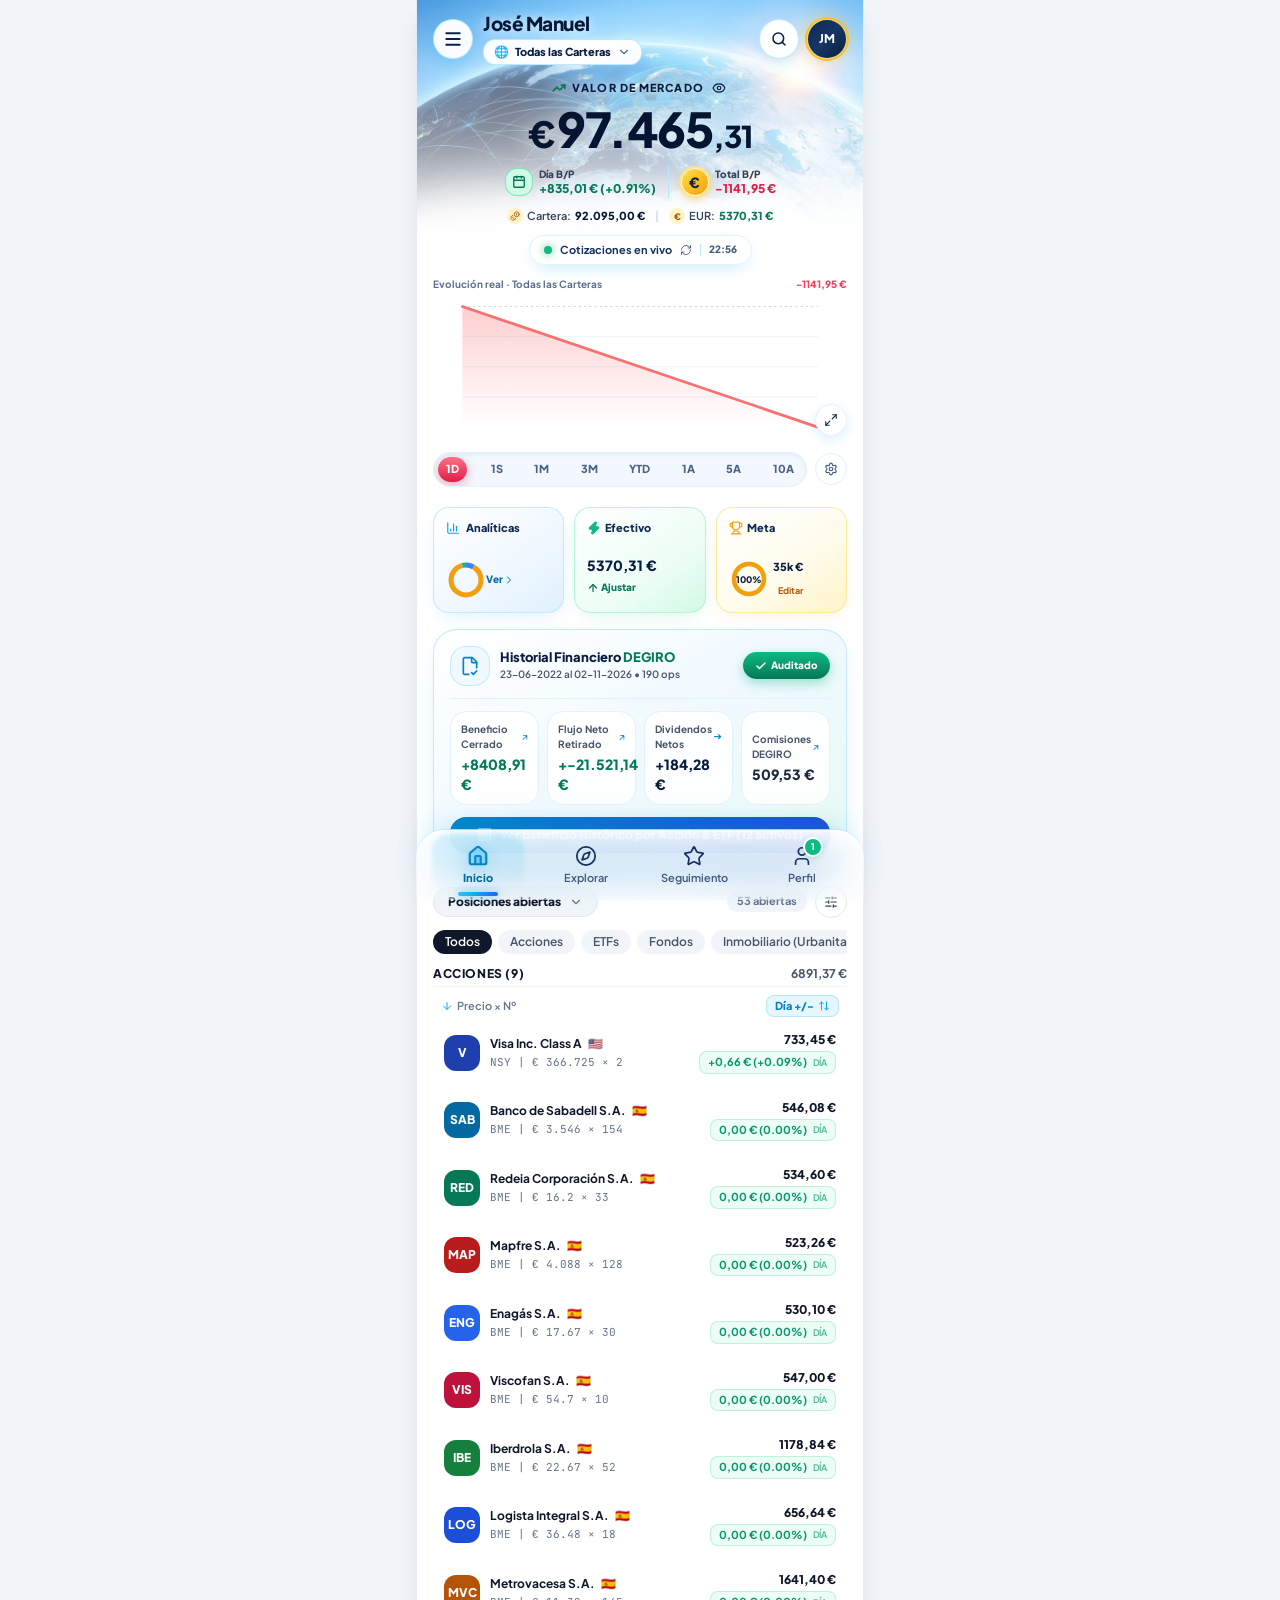
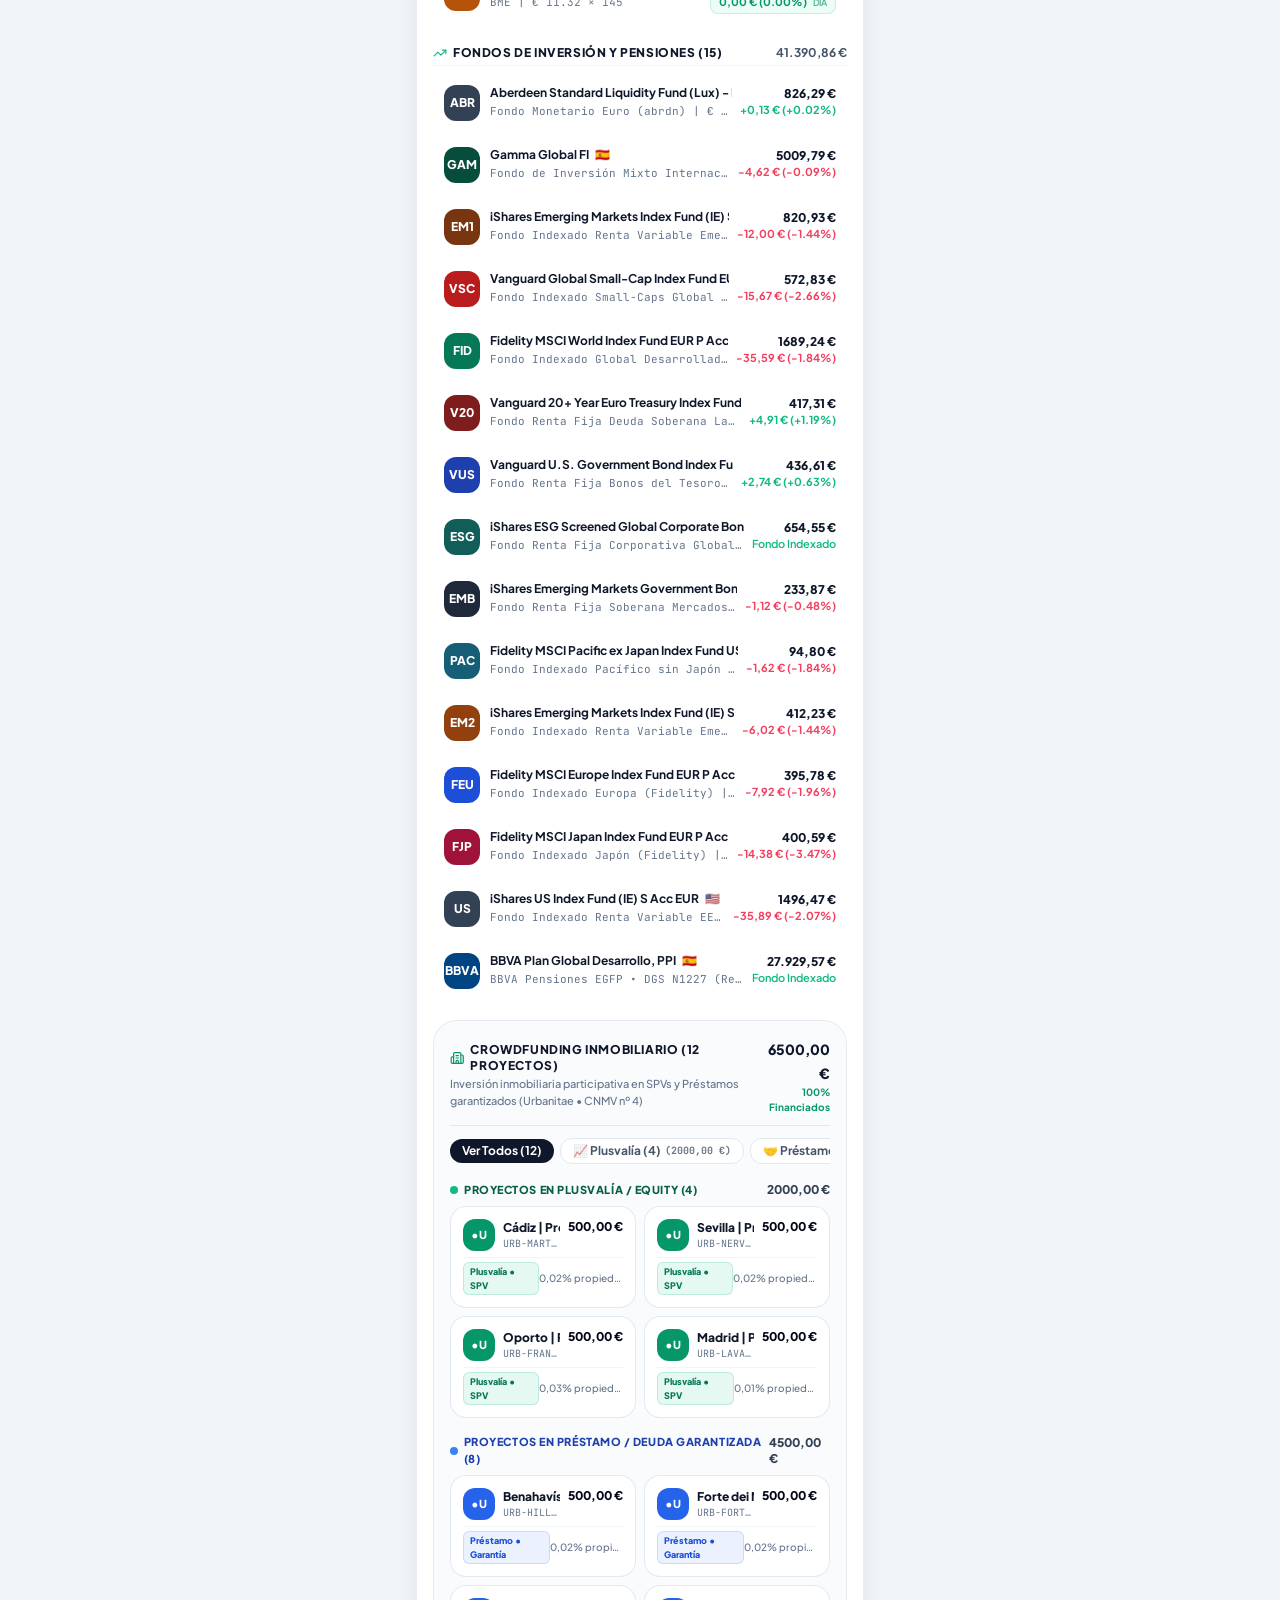
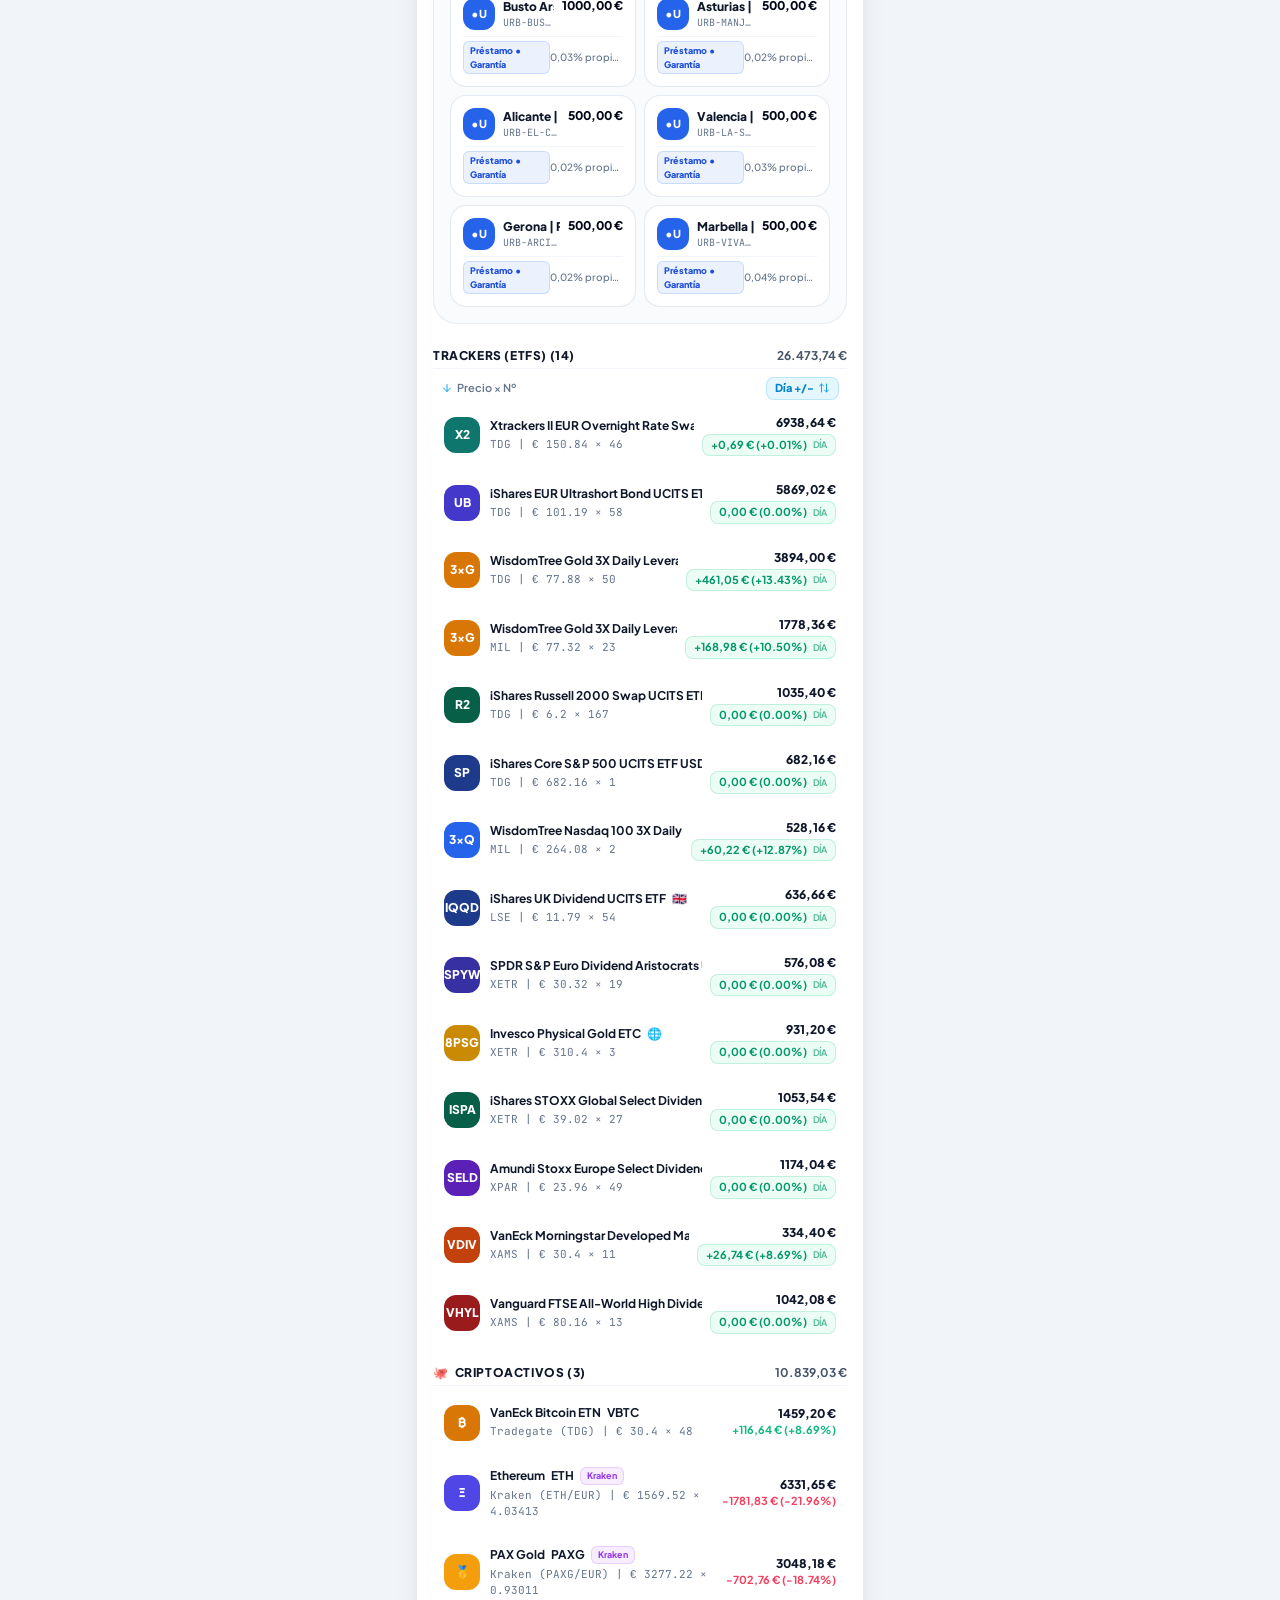
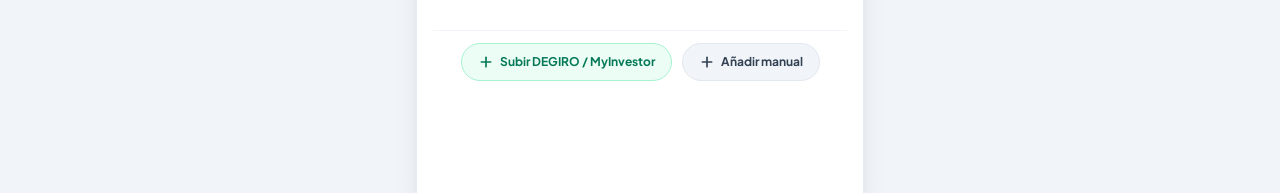
==== commit fc7173a9: "deploy: editable per-portfolio Meta goal" ====
--- a/index.html
+++ b/index.html
@@ -57,8 +57,8 @@
     <link rel="preconnect" href="https://fonts.googleapis.com">
     <link rel="preconnect" href="https://fonts.gstatic.com" crossorigin>
     <link href="https://fonts.googleapis.com/css2?family=Plus+Jakarta+Sans:wght@400;500;600;700;800&family=JetBrains+Mono:wght@400;500;600&display=swap" rel="stylesheet">
-    <script type="module" crossorigin src="./assets/index-CiOVJbBz.js"></script>
-    <link rel="stylesheet" crossorigin href="./assets/index-FWyknIfg.css">
+    <script type="module" crossorigin src="./assets/index-BPFt_dDb.js"></script>
+    <link rel="stylesheet" crossorigin href="./assets/index-THXlquOE.css">
   </head>
   <body class="bg-slate-100 text-slate-900 antialiased selection:bg-emerald-500 selection:text-white">
     <div id="root"></div>
--- a/assets/index-THXlquOE.css
+++ b/assets/index-THXlquOE.css
@@ -0,0 +1 @@
+*,:before,:after{--tw-border-spacing-x: 0;--tw-border-spacing-y: 0;--tw-translate-x: 0;--tw-translate-y: 0;--tw-rotate: 0;--tw-skew-x: 0;--tw-skew-y: 0;--tw-scale-x: 1;--tw-scale-y: 1;--tw-pan-x: ;--tw-pan-y: ;--tw-pinch-zoom: ;--tw-scroll-snap-strictness: proximity;--tw-gradient-from-position: ;--tw-gradient-via-position: ;--tw-gradient-to-position: ;--tw-ordinal: ;--tw-slashed-zero: ;--tw-numeric-figure: ;--tw-numeric-spacing: ;--tw-numeric-fraction: ;--tw-ring-inset: ;--tw-ring-offset-width: 0px;--tw-ring-offset-color: #fff;--tw-ring-color: rgb(59 130 246 / .5);--tw-ring-offset-shadow: 0 0 #0000;--tw-ring-shadow: 0 0 #0000;--tw-shadow: 0 0 #0000;--tw-shadow-colored: 0 0 #0000;--tw-blur: ;--tw-brightness: ;--tw-contrast: ;--tw-grayscale: ;--tw-hue-rotate: ;--tw-invert: ;--tw-saturate: ;--tw-sepia: ;--tw-drop-shadow: ;--tw-backdrop-blur: ;--tw-backdrop-brightness: ;--tw-backdrop-contrast: ;--tw-backdrop-grayscale: ;--tw-backdrop-hue-rotate: ;--tw-backdrop-invert: ;--tw-backdrop-opacity: ;--tw-backdrop-saturate: ;--tw-backdrop-sepia: ;--tw-contain-size: ;--tw-contain-layout: ;--tw-contain-paint: ;--tw-contain-style: }::backdrop{--tw-border-spacing-x: 0;--tw-border-spacing-y: 0;--tw-translate-x: 0;--tw-translate-y: 0;--tw-rotate: 0;--tw-skew-x: 0;--tw-skew-y: 0;--tw-scale-x: 1;--tw-scale-y: 1;--tw-pan-x: ;--tw-pan-y: ;--tw-pinch-zoom: ;--tw-scroll-snap-strictness: proximity;--tw-gradient-from-position: ;--tw-gradient-via-position: ;--tw-gradient-to-position: ;--tw-ordinal: ;--tw-slashed-zero: ;--tw-numeric-figure: ;--tw-numeric-spacing: ;--tw-numeric-fraction: ;--tw-ring-inset: ;--tw-ring-offset-width: 0px;--tw-ring-offset-color: #fff;--tw-ring-color: rgb(59 130 246 / .5);--tw-ring-offset-shadow: 0 0 #0000;--tw-ring-shadow: 0 0 #0000;--tw-shadow: 0 0 #0000;--tw-shadow-colored: 0 0 #0000;--tw-blur: ;--tw-brightness: ;--tw-contrast: ;--tw-grayscale: ;--tw-hue-rotate: ;--tw-invert: ;--tw-saturate: ;--tw-sepia: ;--tw-drop-shadow: ;--tw-backdrop-blur: ;--tw-backdrop-brightness: ;--tw-backdrop-contrast: ;--tw-backdrop-grayscale: ;--tw-backdrop-hue-rotate: ;--tw-backdrop-invert: ;--tw-backdrop-opacity: ;--tw-backdrop-saturate: ;--tw-backdrop-sepia: ;--tw-contain-size: ;--tw-contain-layout: ;--tw-contain-paint: ;--tw-contain-style: }*,:before,:after{box-sizing:border-box;border-width:0;border-style:solid;border-color:#e5e7eb}:before,:after{--tw-content: ""}html,:host{line-height:1.5;-webkit-text-size-adjust:100%;-moz-tab-size:4;-o-tab-size:4;tab-size:4;font-family:Plus Jakarta Sans,Inter,system-ui,-apple-system,sans-serif;font-feature-settings:normal;font-variation-settings:normal;-webkit-tap-highlight-color:transparent}body{margin:0;line-height:inherit}hr{height:0;color:inherit;border-top-width:1px}abbr:where([title]){-webkit-text-decoration:underline dotted;text-decoration:underline dotted}h1,h2,h3,h4,h5,h6{font-size:inherit;font-weight:inherit}a{color:inherit;text-decoration:inherit}b,strong{font-weight:bolder}code,kbd,samp,pre{font-family:JetBrains Mono,ui-monospace,monospace;font-feature-settings:normal;font-variation-settings:normal;font-size:1em}small{font-size:80%}sub,sup{font-size:75%;line-height:0;position:relative;vertical-align:baseline}sub{bottom:-.25em}sup{top:-.5em}table{text-indent:0;border-color:inherit;border-collapse:collapse}button,input,optgroup,select,textarea{font-family:inherit;font-feature-settings:inherit;font-variation-settings:inherit;font-size:100%;font-weight:inherit;line-height:inherit;letter-spacing:inherit;color:inherit;margin:0;padding:0}button,select{text-transform:none}button,input:where([type=button]),input:where([type=reset]),input:where([type=submit]){-webkit-appearance:button;background-color:transparent;background-image:none}:-moz-focusring{outline:auto}:-moz-ui-invalid{box-shadow:none}progress{vertical-align:baseline}::-webkit-inner-spin-button,::-webkit-outer-spin-button{height:auto}[type=search]{-webkit-appearance:textfield;outline-offset:-2px}::-webkit-search-decoration{-webkit-appearance:none}::-webkit-file-upload-button{-webkit-appearance:button;font:inherit}summary{display:list-item}blockquote,dl,dd,h1,h2,h3,h4,h5,h6,hr,figure,p,pre{margin:0}fieldset{margin:0;padding:0}legend{padding:0}ol,ul,menu{list-style:none;margin:0;padding:0}dialog{padding:0}textarea{resize:vertical}input::-moz-placeholder,textarea::-moz-placeholder{opacity:1;color:#9ca3af}input::placeholder,textarea::placeholder{opacity:1;color:#9ca3af}button,[role=button]{cursor:pointer}:disabled{cursor:default}img,svg,video,canvas,audio,iframe,embed,object{display:block;vertical-align:middle}img,video{max-width:100%;height:auto}[hidden]:where(:not([hidden=until-found])){display:none}*{-webkit-tap-highlight-color:transparent}body{background:linear-gradient(180deg,#e8f4fd,#f4f9fe 40%,#f1f5f9);color:#0f172a;font-family:Plus Jakarta Sans,system-ui,-apple-system,sans-serif}.\!container{width:100%!important}.container{width:100%}@media(min-width:640px){.\!container{max-width:640px!important}.container{max-width:640px}}@media(min-width:768px){.\!container{max-width:768px!important}.container{max-width:768px}}@media(min-width:1024px){.\!container{max-width:1024px!important}.container{max-width:1024px}}@media(min-width:1280px){.\!container{max-width:1280px!important}.container{max-width:1280px}}@media(min-width:1536px){.\!container{max-width:1536px!important}.container{max-width:1536px}}.pointer-events-none{pointer-events:none}.visible{visibility:visible}.static{position:static}.fixed{position:fixed}.absolute{position:absolute}.relative{position:relative}.sticky{position:sticky}.inset-0{top:0;right:0;bottom:0;left:0}.inset-x-2{left:.5rem;right:.5rem}.-right-2{right:-.5rem}.-top-1\.5{top:-.375rem}.bottom-0{bottom:0}.bottom-1{bottom:.25rem}.bottom-2{bottom:.5rem}.left-0{left:0}.left-3{left:.75rem}.left-3\.5{left:.875rem}.left-4{left:1rem}.right-0{right:0}.right-2{right:.5rem}.right-2\.5{right:.625rem}.right-4{right:1rem}.top-0{top:0}.top-1{top:.25rem}.top-1\/2{top:50%}.top-10{top:2.5rem}.top-14{top:3.5rem}.top-2\.5{top:.625rem}.top-3{top:.75rem}.z-0{z-index:0}.z-10{z-index:10}.z-20{z-index:20}.z-30{z-index:30}.z-40{z-index:40}.z-50{z-index:50}.z-\[100\]{z-index:100}.col-span-2{grid-column:span 2 / span 2}.-mx-1{margin-left:-.25rem;margin-right:-.25rem}.-mx-4{margin-left:-1rem;margin-right:-1rem}.mx-2{margin-left:.5rem;margin-right:.5rem}.mx-auto{margin-left:auto;margin-right:auto}.my-1{margin-top:.25rem;margin-bottom:.25rem}.my-2{margin-top:.5rem;margin-bottom:.5rem}.my-2\.5{margin-top:.625rem;margin-bottom:.625rem}.my-3{margin-top:.75rem;margin-bottom:.75rem}.my-4{margin-top:1rem;margin-bottom:1rem}.-ml-1{margin-left:-.25rem}.mb-0\.5{margin-bottom:.125rem}.mb-1{margin-bottom:.25rem}.mb-1\.5{margin-bottom:.375rem}.mb-2{margin-bottom:.5rem}.mb-2\.5{margin-bottom:.625rem}.mb-3{margin-bottom:.75rem}.mb-3\.5{margin-bottom:.875rem}.mb-4{margin-bottom:1rem}.mb-5{margin-bottom:1.25rem}.mb-6{margin-bottom:1.5rem}.ml-0\.5{margin-left:.125rem}.ml-1{margin-left:.25rem}.ml-1\.5{margin-left:.375rem}.ml-2{margin-left:.5rem}.ml-auto{margin-left:auto}.mr-0\.5{margin-right:.125rem}.mr-1{margin-right:.25rem}.mt-0\.5{margin-top:.125rem}.mt-1{margin-top:.25rem}.mt-1\.5{margin-top:.375rem}.mt-2{margin-top:.5rem}.mt-2\.5{margin-top:.625rem}.mt-3{margin-top:.75rem}.mt-3\.5{margin-top:.875rem}.mt-4{margin-top:1rem}.mt-6{margin-top:1.5rem}.mt-8{margin-top:2rem}.line-clamp-2{overflow:hidden;display:-webkit-box;-webkit-box-orient:vertical;-webkit-line-clamp:2}.block{display:block}.inline-block{display:inline-block}.flex{display:flex}.inline-flex{display:inline-flex}.table{display:table}.grid{display:grid}.hidden{display:none}.h-1{height:.25rem}.h-10{height:2.5rem}.h-11{height:2.75rem}.h-12{height:3rem}.h-14{height:3.5rem}.h-16{height:4rem}.h-2{height:.5rem}.h-2\.5{height:.625rem}.h-28{height:7rem}.h-3{height:.75rem}.h-3\.5{height:.875rem}.h-32{height:8rem}.h-4{height:1rem}.h-44{height:11rem}.h-5{height:1.25rem}.h-6{height:1.5rem}.h-7{height:1.75rem}.h-8{height:2rem}.h-9{height:2.25rem}.h-\[106px\]{height:106px}.h-\[148px\]{height:148px}.h-\[22px\]{height:22px}.h-\[270px\]{height:270px}.h-\[70px\]{height:70px}.h-\[96vh\]{height:96vh}.h-full{height:100%}.max-h-44{max-height:11rem}.max-h-\[85vh\]{max-height:85vh}.max-h-\[90vh\]{max-height:90vh}.max-h-\[92vh\]{max-height:92vh}.min-h-screen{min-height:100vh}.w-1\.5{width:.375rem}.w-10{width:2.5rem}.w-11{width:2.75rem}.w-12{width:3rem}.w-14{width:3.5rem}.w-16{width:4rem}.w-2{width:.5rem}.w-2\.5{width:.625rem}.w-28{width:7rem}.w-3{width:.75rem}.w-3\.5{width:.875rem}.w-32{width:8rem}.w-4{width:1rem}.w-5{width:1.25rem}.w-52{width:13rem}.w-56{width:14rem}.w-6{width:1.5rem}.w-64{width:16rem}.w-7{width:1.75rem}.w-72{width:18rem}.w-8{width:2rem}.w-9{width:2.25rem}.w-\[22px\]{width:22px}.w-auto{width:auto}.w-full{width:100%}.w-px{width:1px}.min-w-0{min-width:0px}.min-w-\[16px\]{min-width:16px}.min-w-\[34px\]{min-width:34px}.max-w-2xl{max-width:42rem}.max-w-\[120px\]{max-width:120px}.max-w-\[180px\]{max-width:180px}.max-w-\[190px\]{max-width:190px}.max-w-\[220px\]{max-width:220px}.max-w-\[260px\]{max-width:260px}.max-w-\[82vw\]{max-width:82vw}.max-w-\[88px\]{max-width:88px}.max-w-\[90px\]{max-width:90px}.max-w-\[92px\]{max-width:92px}.max-w-lg{max-width:32rem}.max-w-md{max-width:28rem}.max-w-sm{max-width:24rem}.max-w-xl{max-width:36rem}.max-w-xs{max-width:20rem}.flex-1{flex:1 1 0%}.flex-shrink-0,.shrink-0{flex-shrink:0}.border-separate{border-collapse:separate}.border-spacing-1{--tw-border-spacing-x: .25rem;--tw-border-spacing-y: .25rem;border-spacing:var(--tw-border-spacing-x) var(--tw-border-spacing-y)}.-translate-y-1\/2{--tw-translate-y: -50%;transform:translate(var(--tw-translate-x),var(--tw-translate-y)) rotate(var(--tw-rotate)) skew(var(--tw-skew-x)) skewY(var(--tw-skew-y)) scaleX(var(--tw-scale-x)) scaleY(var(--tw-scale-y))}.translate-x-2{--tw-translate-x: .5rem;transform:translate(var(--tw-translate-x),var(--tw-translate-y)) rotate(var(--tw-rotate)) skew(var(--tw-skew-x)) skewY(var(--tw-skew-y)) scaleX(var(--tw-scale-x)) scaleY(var(--tw-scale-y))}.-rotate-90{--tw-rotate: -90deg;transform:translate(var(--tw-translate-x),var(--tw-translate-y)) rotate(var(--tw-rotate)) skew(var(--tw-skew-x)) skewY(var(--tw-skew-y)) scaleX(var(--tw-scale-x)) scaleY(var(--tw-scale-y))}.rotate-180{--tw-rotate: 180deg;transform:translate(var(--tw-translate-x),var(--tw-translate-y)) rotate(var(--tw-rotate)) skew(var(--tw-skew-x)) skewY(var(--tw-skew-y)) scaleX(var(--tw-scale-x)) scaleY(var(--tw-scale-y))}.scale-105{--tw-scale-x: 1.05;--tw-scale-y: 1.05;transform:translate(var(--tw-translate-x),var(--tw-translate-y)) rotate(var(--tw-rotate)) skew(var(--tw-skew-x)) skewY(var(--tw-skew-y)) scaleX(var(--tw-scale-x)) scaleY(var(--tw-scale-y))}.scale-110{--tw-scale-x: 1.1;--tw-scale-y: 1.1;transform:translate(var(--tw-translate-x),var(--tw-translate-y)) rotate(var(--tw-rotate)) skew(var(--tw-skew-x)) skewY(var(--tw-skew-y)) scaleX(var(--tw-scale-x)) scaleY(var(--tw-scale-y))}.scale-\[0\.98\]{--tw-scale-x: .98;--tw-scale-y: .98;transform:translate(var(--tw-translate-x),var(--tw-translate-y)) rotate(var(--tw-rotate)) skew(var(--tw-skew-x)) skewY(var(--tw-skew-y)) scaleX(var(--tw-scale-x)) scaleY(var(--tw-scale-y))}.scale-\[0\.99\]{--tw-scale-x: .99;--tw-scale-y: .99;transform:translate(var(--tw-translate-x),var(--tw-translate-y)) rotate(var(--tw-rotate)) skew(var(--tw-skew-x)) skewY(var(--tw-skew-y)) scaleX(var(--tw-scale-x)) scaleY(var(--tw-scale-y))}@keyframes bounce{0%,to{transform:translateY(-25%);animation-timing-function:cubic-bezier(.8,0,1,1)}50%{transform:none;animation-timing-function:cubic-bezier(0,0,.2,1)}}.animate-bounce{animation:bounce 1s infinite}@keyframes pulse{50%{opacity:.5}}.animate-pulse{animation:pulse 2s cubic-bezier(.4,0,.6,1) infinite}@keyframes spin{to{transform:rotate(360deg)}}.animate-spin{animation:spin 1s linear infinite}.cursor-crosshair{cursor:crosshair}.cursor-grab{cursor:grab}.cursor-pointer{cursor:pointer}.touch-none{touch-action:none}.select-none{-webkit-user-select:none;-moz-user-select:none;user-select:none}.select-all{-webkit-user-select:all;-moz-user-select:all;user-select:all}.resize-none{resize:none}.grid-cols-1{grid-template-columns:repeat(1,minmax(0,1fr))}.grid-cols-2{grid-template-columns:repeat(2,minmax(0,1fr))}.grid-cols-3{grid-template-columns:repeat(3,minmax(0,1fr))}.grid-cols-4{grid-template-columns:repeat(4,minmax(0,1fr))}.flex-col{flex-direction:column}.flex-wrap{flex-wrap:wrap}.items-start{align-items:flex-start}.items-end{align-items:flex-end}.items-center{align-items:center}.items-baseline{align-items:baseline}.justify-end{justify-content:flex-end}.justify-center{justify-content:center}.justify-between{justify-content:space-between}.justify-around{justify-content:space-around}.gap-0\.5{gap:.125rem}.gap-1{gap:.25rem}.gap-1\.5{gap:.375rem}.gap-2{gap:.5rem}.gap-2\.5{gap:.625rem}.gap-3{gap:.75rem}.gap-3\.5{gap:.875rem}.gap-4{gap:1rem}.gap-x-2\.5{-moz-column-gap:.625rem;column-gap:.625rem}.gap-y-1{row-gap:.25rem}.space-y-0\.5>:not([hidden])~:not([hidden]){--tw-space-y-reverse: 0;margin-top:calc(.125rem * calc(1 - var(--tw-space-y-reverse)));margin-bottom:calc(.125rem * var(--tw-space-y-reverse))}.space-y-1>:not([hidden])~:not([hidden]){--tw-space-y-reverse: 0;margin-top:calc(.25rem * calc(1 - var(--tw-space-y-reverse)));margin-bottom:calc(.25rem * var(--tw-space-y-reverse))}.space-y-1\.5>:not([hidden])~:not([hidden]){--tw-space-y-reverse: 0;margin-top:calc(.375rem * calc(1 - var(--tw-space-y-reverse)));margin-bottom:calc(.375rem * var(--tw-space-y-reverse))}.space-y-2>:not([hidden])~:not([hidden]){--tw-space-y-reverse: 0;margin-top:calc(.5rem * calc(1 - var(--tw-space-y-reverse)));margin-bottom:calc(.5rem * var(--tw-space-y-reverse))}.space-y-2\.5>:not([hidden])~:not([hidden]){--tw-space-y-reverse: 0;margin-top:calc(.625rem * calc(1 - var(--tw-space-y-reverse)));margin-bottom:calc(.625rem * var(--tw-space-y-reverse))}.space-y-3>:not([hidden])~:not([hidden]){--tw-space-y-reverse: 0;margin-top:calc(.75rem * calc(1 - var(--tw-space-y-reverse)));margin-bottom:calc(.75rem * var(--tw-space-y-reverse))}.space-y-3\.5>:not([hidden])~:not([hidden]){--tw-space-y-reverse: 0;margin-top:calc(.875rem * calc(1 - var(--tw-space-y-reverse)));margin-bottom:calc(.875rem * var(--tw-space-y-reverse))}.space-y-4>:not([hidden])~:not([hidden]){--tw-space-y-reverse: 0;margin-top:calc(1rem * calc(1 - var(--tw-space-y-reverse)));margin-bottom:calc(1rem * var(--tw-space-y-reverse))}.divide-x>:not([hidden])~:not([hidden]){--tw-divide-x-reverse: 0;border-right-width:calc(1px * var(--tw-divide-x-reverse));border-left-width:calc(1px * calc(1 - var(--tw-divide-x-reverse)))}.divide-slate-100>:not([hidden])~:not([hidden]){--tw-divide-opacity: 1;border-color:rgb(241 245 249 / var(--tw-divide-opacity, 1))}.self-start{align-self:flex-start}.overflow-hidden{overflow:hidden}.overflow-visible{overflow:visible}.overflow-x-auto{overflow-x:auto}.overflow-y-auto{overflow-y:auto}.overflow-x-clip{overflow-x:clip}.truncate{overflow:hidden;text-overflow:ellipsis;white-space:nowrap}.whitespace-nowrap{white-space:nowrap}.whitespace-pre-line{white-space:pre-line}.rounded{border-radius:.25rem}.rounded-2xl{border-radius:1rem}.rounded-3xl{border-radius:1.5rem}.rounded-full{border-radius:9999px}.rounded-lg{border-radius:.5rem}.rounded-md{border-radius:.375rem}.rounded-xl{border-radius:.75rem}.rounded-t-3xl{border-top-left-radius:1.5rem;border-top-right-radius:1.5rem}.rounded-t-\[28px\]{border-top-left-radius:28px;border-top-right-radius:28px}.border{border-width:1px}.border-0{border-width:0px}.border-2{border-width:2px}.border-x{border-left-width:1px;border-right-width:1px}.border-b{border-bottom-width:1px}.border-r{border-right-width:1px}.border-t{border-top-width:1px}.border-dashed{border-style:dashed}.border-none{border-style:none}.border-amber-100{--tw-border-opacity: 1;border-color:rgb(254 243 199 / var(--tw-border-opacity, 1))}.border-amber-200{--tw-border-opacity: 1;border-color:rgb(253 230 138 / var(--tw-border-opacity, 1))}.border-amber-200\/80{border-color:#fde68acc}.border-amber-200\/90{border-color:#fde68ae6}.border-amber-300{--tw-border-opacity: 1;border-color:rgb(252 211 77 / var(--tw-border-opacity, 1))}.border-amber-300\/60{border-color:#fcd34d99}.border-amber-500{--tw-border-opacity: 1;border-color:rgb(245 158 11 / var(--tw-border-opacity, 1))}.border-amber-500\/20{border-color:#f59e0b33}.border-blue-200{--tw-border-opacity: 1;border-color:rgb(191 219 254 / var(--tw-border-opacity, 1))}.border-blue-300{--tw-border-opacity: 1;border-color:rgb(147 197 253 / var(--tw-border-opacity, 1))}.border-blue-500\/20{border-color:#3b82f633}.border-blue-600{--tw-border-opacity: 1;border-color:rgb(37 99 235 / var(--tw-border-opacity, 1))}.border-emerald-200{--tw-border-opacity: 1;border-color:rgb(167 243 208 / var(--tw-border-opacity, 1))}.border-emerald-200\/60{border-color:#a7f3d099}.border-emerald-200\/80{border-color:#a7f3d0cc}.border-emerald-300{--tw-border-opacity: 1;border-color:rgb(110 231 183 / var(--tw-border-opacity, 1))}.border-emerald-300\/90{border-color:#6ee7b7e6}.border-emerald-400{--tw-border-opacity: 1;border-color:rgb(52 211 153 / var(--tw-border-opacity, 1))}.border-emerald-500{--tw-border-opacity: 1;border-color:rgb(16 185 129 / var(--tw-border-opacity, 1))}.border-emerald-500\/20{border-color:#10b98133}.border-emerald-500\/25{border-color:#10b98140}.border-emerald-500\/30{border-color:#10b9814d}.border-emerald-500\/40{border-color:#10b98166}.border-emerald-600{--tw-border-opacity: 1;border-color:rgb(5 150 105 / var(--tw-border-opacity, 1))}.border-emerald-700{--tw-border-opacity: 1;border-color:rgb(4 120 87 / var(--tw-border-opacity, 1))}.border-indigo-200{--tw-border-opacity: 1;border-color:rgb(199 210 254 / var(--tw-border-opacity, 1))}.border-indigo-200\/80{border-color:#c7d2fecc}.border-indigo-300{--tw-border-opacity: 1;border-color:rgb(165 180 252 / var(--tw-border-opacity, 1))}.border-indigo-400\/30{border-color:#818cf84d}.border-indigo-500{--tw-border-opacity: 1;border-color:rgb(99 102 241 / var(--tw-border-opacity, 1))}.border-indigo-500\/40{border-color:#6366f166}.border-purple-100{--tw-border-opacity: 1;border-color:rgb(243 232 255 / var(--tw-border-opacity, 1))}.border-purple-200{--tw-border-opacity: 1;border-color:rgb(233 213 255 / var(--tw-border-opacity, 1))}.border-purple-500\/20{border-color:#a855f733}.border-rose-200{--tw-border-opacity: 1;border-color:rgb(254 205 211 / var(--tw-border-opacity, 1))}.border-rose-300{--tw-border-opacity: 1;border-color:rgb(253 164 175 / var(--tw-border-opacity, 1))}.border-rose-400{--tw-border-opacity: 1;border-color:rgb(251 113 133 / var(--tw-border-opacity, 1))}.border-rose-500\/20{border-color:#f43f5e33}.border-rose-800\/50{border-color:#9f123980}.border-sky-100{--tw-border-opacity: 1;border-color:rgb(224 242 254 / var(--tw-border-opacity, 1))}.border-sky-100\/80{border-color:#e0f2fecc}.border-sky-100\/90{border-color:#e0f2fee6}.border-sky-200{--tw-border-opacity: 1;border-color:rgb(186 230 253 / var(--tw-border-opacity, 1))}.border-sky-200\/70{border-color:#bae6fdb3}.border-sky-200\/80{border-color:#bae6fdcc}.border-sky-200\/90{border-color:#bae6fde6}.border-sky-500\/20{border-color:#0ea5e933}.border-sky-600{--tw-border-opacity: 1;border-color:rgb(2 132 199 / var(--tw-border-opacity, 1))}.border-slate-100{--tw-border-opacity: 1;border-color:rgb(241 245 249 / var(--tw-border-opacity, 1))}.border-slate-100\/60{border-color:#f1f5f999}.border-slate-200{--tw-border-opacity: 1;border-color:rgb(226 232 240 / var(--tw-border-opacity, 1))}.border-slate-200\/60{border-color:#e2e8f099}.border-slate-200\/70{border-color:#e2e8f0b3}.border-slate-200\/80{border-color:#e2e8f0cc}.border-slate-200\/90{border-color:#e2e8f0e6}.border-slate-300{--tw-border-opacity: 1;border-color:rgb(203 213 225 / var(--tw-border-opacity, 1))}.border-slate-700{--tw-border-opacity: 1;border-color:rgb(51 65 85 / var(--tw-border-opacity, 1))}.border-slate-700\/40{border-color:#33415566}.border-slate-700\/50{border-color:#33415580}.border-slate-700\/60{border-color:#33415599}.border-slate-700\/80{border-color:#334155cc}.border-slate-800{--tw-border-opacity: 1;border-color:rgb(30 41 59 / var(--tw-border-opacity, 1))}.border-slate-800\/60{border-color:#1e293b99}.border-slate-800\/80{border-color:#1e293bcc}.border-slate-900{--tw-border-opacity: 1;border-color:rgb(15 23 42 / var(--tw-border-opacity, 1))}.border-slate-950{--tw-border-opacity: 1;border-color:rgb(2 6 23 / var(--tw-border-opacity, 1))}.border-transparent{border-color:transparent}.border-white\/10{border-color:#ffffff1a}.border-yellow-100{--tw-border-opacity: 1;border-color:rgb(254 249 195 / var(--tw-border-opacity, 1))}.bg-\[\#004481\]{--tw-bg-opacity: 1;background-color:rgb(0 68 129 / var(--tw-bg-opacity, 1))}.bg-\[\#081C3E\]{--tw-bg-opacity: 1;background-color:rgb(8 28 62 / var(--tw-bg-opacity, 1))}.bg-\[\#0B2246\]\/95{background-color:#0b2246f2}.bg-\[\#EAF5FE\]\/90{background-color:#eaf5fee6}.bg-\[\#F2F8FE\]{--tw-bg-opacity: 1;background-color:rgb(242 248 254 / var(--tw-bg-opacity, 1))}.bg-amber-100{--tw-bg-opacity: 1;background-color:rgb(254 243 199 / var(--tw-bg-opacity, 1))}.bg-amber-200\/70{background-color:#fde68ab3}.bg-amber-400{--tw-bg-opacity: 1;background-color:rgb(251 191 36 / var(--tw-bg-opacity, 1))}.bg-amber-50{--tw-bg-opacity: 1;background-color:rgb(255 251 235 / var(--tw-bg-opacity, 1))}.bg-amber-50\/70{background-color:#fffbebb3}.bg-amber-50\/80{background-color:#fffbebcc}.bg-amber-500{--tw-bg-opacity: 1;background-color:rgb(245 158 11 / var(--tw-bg-opacity, 1))}.bg-amber-500\/15{background-color:#f59e0b26}.bg-amber-500\/20{background-color:#f59e0b33}.bg-amber-600{--tw-bg-opacity: 1;background-color:rgb(217 119 6 / var(--tw-bg-opacity, 1))}.bg-amber-700{--tw-bg-opacity: 1;background-color:rgb(180 83 9 / var(--tw-bg-opacity, 1))}.bg-amber-800{--tw-bg-opacity: 1;background-color:rgb(146 64 14 / var(--tw-bg-opacity, 1))}.bg-amber-900{--tw-bg-opacity: 1;background-color:rgb(120 53 15 / var(--tw-bg-opacity, 1))}.bg-black{--tw-bg-opacity: 1;background-color:rgb(0 0 0 / var(--tw-bg-opacity, 1))}.bg-black\/50{background-color:#00000080}.bg-black\/60{background-color:#0009}.bg-black\/70{background-color:#000000b3}.bg-black\/80{background-color:#000c}.bg-blue-50{--tw-bg-opacity: 1;background-color:rgb(239 246 255 / var(--tw-bg-opacity, 1))}.bg-blue-50\/70{background-color:#eff6ffb3}.bg-blue-500{--tw-bg-opacity: 1;background-color:rgb(59 130 246 / var(--tw-bg-opacity, 1))}.bg-blue-500\/10{background-color:#3b82f61a}.bg-blue-500\/15{background-color:#3b82f626}.bg-blue-600{--tw-bg-opacity: 1;background-color:rgb(37 99 235 / var(--tw-bg-opacity, 1))}.bg-blue-700{--tw-bg-opacity: 1;background-color:rgb(29 78 216 / var(--tw-bg-opacity, 1))}.bg-blue-800{--tw-bg-opacity: 1;background-color:rgb(30 64 175 / var(--tw-bg-opacity, 1))}.bg-blue-900{--tw-bg-opacity: 1;background-color:rgb(30 58 138 / var(--tw-bg-opacity, 1))}.bg-cyan-600{--tw-bg-opacity: 1;background-color:rgb(8 145 178 / var(--tw-bg-opacity, 1))}.bg-cyan-700{--tw-bg-opacity: 1;background-color:rgb(14 116 144 / var(--tw-bg-opacity, 1))}.bg-cyan-800{--tw-bg-opacity: 1;background-color:rgb(21 94 117 / var(--tw-bg-opacity, 1))}.bg-emerald-100{--tw-bg-opacity: 1;background-color:rgb(209 250 229 / var(--tw-bg-opacity, 1))}.bg-emerald-100\/90{background-color:#d1fae5e6}.bg-emerald-200\/60{background-color:#a7f3d099}.bg-emerald-400{--tw-bg-opacity: 1;background-color:rgb(52 211 153 / var(--tw-bg-opacity, 1))}.bg-emerald-50{--tw-bg-opacity: 1;background-color:rgb(236 253 245 / var(--tw-bg-opacity, 1))}.bg-emerald-50\/40{background-color:#ecfdf566}.bg-emerald-50\/50{background-color:#ecfdf580}.bg-emerald-50\/60{background-color:#ecfdf599}.bg-emerald-50\/70{background-color:#ecfdf5b3}.bg-emerald-50\/80{background-color:#ecfdf5cc}.bg-emerald-500{--tw-bg-opacity: 1;background-color:rgb(16 185 129 / var(--tw-bg-opacity, 1))}.bg-emerald-500\/10{background-color:#10b9811a}.bg-emerald-500\/15{background-color:#10b98126}.bg-emerald-500\/20{background-color:#10b98133}.bg-emerald-500\/85{background-color:#10b981d9}.bg-emerald-600{--tw-bg-opacity: 1;background-color:rgb(5 150 105 / var(--tw-bg-opacity, 1))}.bg-emerald-600\/20{background-color:#05966933}.bg-emerald-700{--tw-bg-opacity: 1;background-color:rgb(4 120 87 / var(--tw-bg-opacity, 1))}.bg-emerald-800{--tw-bg-opacity: 1;background-color:rgb(6 95 70 / var(--tw-bg-opacity, 1))}.bg-emerald-900{--tw-bg-opacity: 1;background-color:rgb(6 78 59 / var(--tw-bg-opacity, 1))}.bg-emerald-950\/60{background-color:#022c2299}.bg-fuchsia-600{--tw-bg-opacity: 1;background-color:rgb(192 38 211 / var(--tw-bg-opacity, 1))}.bg-fuchsia-700{--tw-bg-opacity: 1;background-color:rgb(162 28 175 / var(--tw-bg-opacity, 1))}.bg-green-600{--tw-bg-opacity: 1;background-color:rgb(22 163 74 / var(--tw-bg-opacity, 1))}.bg-green-700{--tw-bg-opacity: 1;background-color:rgb(21 128 61 / var(--tw-bg-opacity, 1))}.bg-indigo-50{--tw-bg-opacity: 1;background-color:rgb(238 242 255 / var(--tw-bg-opacity, 1))}.bg-indigo-50\/50{background-color:#eef2ff80}.bg-indigo-50\/70{background-color:#eef2ffb3}.bg-indigo-500\/20{background-color:#6366f133}.bg-indigo-600{--tw-bg-opacity: 1;background-color:rgb(79 70 229 / var(--tw-bg-opacity, 1))}.bg-indigo-700{--tw-bg-opacity: 1;background-color:rgb(67 56 202 / var(--tw-bg-opacity, 1))}.bg-indigo-800{--tw-bg-opacity: 1;background-color:rgb(55 48 163 / var(--tw-bg-opacity, 1))}.bg-neutral-800{--tw-bg-opacity: 1;background-color:rgb(38 38 38 / var(--tw-bg-opacity, 1))}.bg-neutral-900{--tw-bg-opacity: 1;background-color:rgb(23 23 23 / var(--tw-bg-opacity, 1))}.bg-orange-100{--tw-bg-opacity: 1;background-color:rgb(255 237 213 / var(--tw-bg-opacity, 1))}.bg-orange-500{--tw-bg-opacity: 1;background-color:rgb(249 115 22 / var(--tw-bg-opacity, 1))}.bg-orange-600{--tw-bg-opacity: 1;background-color:rgb(234 88 12 / var(--tw-bg-opacity, 1))}.bg-orange-700{--tw-bg-opacity: 1;background-color:rgb(194 65 12 / var(--tw-bg-opacity, 1))}.bg-pink-600{--tw-bg-opacity: 1;background-color:rgb(219 39 119 / var(--tw-bg-opacity, 1))}.bg-purple-50{--tw-bg-opacity: 1;background-color:rgb(250 245 255 / var(--tw-bg-opacity, 1))}.bg-purple-50\/50{background-color:#faf5ff80}.bg-purple-500{--tw-bg-opacity: 1;background-color:rgb(168 85 247 / var(--tw-bg-opacity, 1))}.bg-purple-500\/10{background-color:#a855f71a}.bg-purple-600{--tw-bg-opacity: 1;background-color:rgb(147 51 234 / var(--tw-bg-opacity, 1))}.bg-purple-700{--tw-bg-opacity: 1;background-color:rgb(126 34 206 / var(--tw-bg-opacity, 1))}.bg-purple-800{--tw-bg-opacity: 1;background-color:rgb(107 33 168 / var(--tw-bg-opacity, 1))}.bg-red-500{--tw-bg-opacity: 1;background-color:rgb(239 68 68 / var(--tw-bg-opacity, 1))}.bg-red-600{--tw-bg-opacity: 1;background-color:rgb(220 38 38 / var(--tw-bg-opacity, 1))}.bg-red-700{--tw-bg-opacity: 1;background-color:rgb(185 28 28 / var(--tw-bg-opacity, 1))}.bg-red-800{--tw-bg-opacity: 1;background-color:rgb(153 27 27 / var(--tw-bg-opacity, 1))}.bg-red-900{--tw-bg-opacity: 1;background-color:rgb(127 29 29 / var(--tw-bg-opacity, 1))}.bg-rose-100{--tw-bg-opacity: 1;background-color:rgb(255 228 230 / var(--tw-bg-opacity, 1))}.bg-rose-50{--tw-bg-opacity: 1;background-color:rgb(255 241 242 / var(--tw-bg-opacity, 1))}.bg-rose-500{--tw-bg-opacity: 1;background-color:rgb(244 63 94 / var(--tw-bg-opacity, 1))}.bg-rose-500\/85{background-color:#f43f5ed9}.bg-rose-600{--tw-bg-opacity: 1;background-color:rgb(225 29 72 / var(--tw-bg-opacity, 1))}.bg-rose-700{--tw-bg-opacity: 1;background-color:rgb(190 18 60 / var(--tw-bg-opacity, 1))}.bg-rose-800{--tw-bg-opacity: 1;background-color:rgb(159 18 57 / var(--tw-bg-opacity, 1))}.bg-rose-950\/60{background-color:#4c051999}.bg-sky-100{--tw-bg-opacity: 1;background-color:rgb(224 242 254 / var(--tw-bg-opacity, 1))}.bg-sky-200{--tw-bg-opacity: 1;background-color:rgb(186 230 253 / var(--tw-bg-opacity, 1))}.bg-sky-50{--tw-bg-opacity: 1;background-color:rgb(240 249 255 / var(--tw-bg-opacity, 1))}.bg-sky-50\/50{background-color:#f0f9ff80}.bg-sky-50\/80{background-color:#f0f9ffcc}.bg-sky-500{--tw-bg-opacity: 1;background-color:rgb(14 165 233 / var(--tw-bg-opacity, 1))}.bg-sky-500\/10{background-color:#0ea5e91a}.bg-sky-500\/20{background-color:#0ea5e933}.bg-sky-600{--tw-bg-opacity: 1;background-color:rgb(2 132 199 / var(--tw-bg-opacity, 1))}.bg-sky-700{--tw-bg-opacity: 1;background-color:rgb(3 105 161 / var(--tw-bg-opacity, 1))}.bg-sky-800{--tw-bg-opacity: 1;background-color:rgb(7 89 133 / var(--tw-bg-opacity, 1))}.bg-slate-100{--tw-bg-opacity: 1;background-color:rgb(241 245 249 / var(--tw-bg-opacity, 1))}.bg-slate-100\/50{background-color:#f1f5f980}.bg-slate-100\/60{background-color:#f1f5f999}.bg-slate-100\/70{background-color:#f1f5f9b3}.bg-slate-200{--tw-bg-opacity: 1;background-color:rgb(226 232 240 / var(--tw-bg-opacity, 1))}.bg-slate-200\/70{background-color:#e2e8f0b3}.bg-slate-400{--tw-bg-opacity: 1;background-color:rgb(148 163 184 / var(--tw-bg-opacity, 1))}.bg-slate-50{--tw-bg-opacity: 1;background-color:rgb(248 250 252 / var(--tw-bg-opacity, 1))}.bg-slate-50\/40{background-color:#f8fafc66}.bg-slate-50\/50{background-color:#f8fafc80}.bg-slate-50\/60{background-color:#f8fafc99}.bg-slate-50\/70{background-color:#f8fafcb3}.bg-slate-50\/80{background-color:#f8fafccc}.bg-slate-600{--tw-bg-opacity: 1;background-color:rgb(71 85 105 / var(--tw-bg-opacity, 1))}.bg-slate-700{--tw-bg-opacity: 1;background-color:rgb(51 65 85 / var(--tw-bg-opacity, 1))}.bg-slate-800{--tw-bg-opacity: 1;background-color:rgb(30 41 59 / var(--tw-bg-opacity, 1))}.bg-slate-800\/50{background-color:#1e293b80}.bg-slate-800\/60{background-color:#1e293b99}.bg-slate-800\/80{background-color:#1e293bcc}.bg-slate-800\/90{background-color:#1e293be6}.bg-slate-900{--tw-bg-opacity: 1;background-color:rgb(15 23 42 / var(--tw-bg-opacity, 1))}.bg-slate-900\/60{background-color:#0f172a99}.bg-slate-900\/70{background-color:#0f172ab3}.bg-slate-900\/90{background-color:#0f172ae6}.bg-slate-950{--tw-bg-opacity: 1;background-color:rgb(2 6 23 / var(--tw-bg-opacity, 1))}.bg-slate-950\/60{background-color:#02061799}.bg-teal-500{--tw-bg-opacity: 1;background-color:rgb(20 184 166 / var(--tw-bg-opacity, 1))}.bg-teal-600{--tw-bg-opacity: 1;background-color:rgb(13 148 136 / var(--tw-bg-opacity, 1))}.bg-teal-700{--tw-bg-opacity: 1;background-color:rgb(15 118 110 / var(--tw-bg-opacity, 1))}.bg-teal-800{--tw-bg-opacity: 1;background-color:rgb(17 94 89 / var(--tw-bg-opacity, 1))}.bg-transparent{background-color:transparent}.bg-violet-600{--tw-bg-opacity: 1;background-color:rgb(124 58 237 / var(--tw-bg-opacity, 1))}.bg-violet-800{--tw-bg-opacity: 1;background-color:rgb(91 33 182 / var(--tw-bg-opacity, 1))}.bg-white{--tw-bg-opacity: 1;background-color:rgb(255 255 255 / var(--tw-bg-opacity, 1))}.bg-white\/10{background-color:#ffffff1a}.bg-white\/15{background-color:#ffffff26}.bg-white\/20{background-color:#fff3}.bg-white\/90{background-color:#ffffffe6}.bg-white\/95{background-color:#fffffff2}.bg-yellow-500{--tw-bg-opacity: 1;background-color:rgb(234 179 8 / var(--tw-bg-opacity, 1))}.bg-yellow-600{--tw-bg-opacity: 1;background-color:rgb(202 138 4 / var(--tw-bg-opacity, 1))}.bg-zinc-700{--tw-bg-opacity: 1;background-color:rgb(63 63 70 / var(--tw-bg-opacity, 1))}.bg-gradient-to-b{background-image:linear-gradient(to bottom,var(--tw-gradient-stops))}.bg-gradient-to-br{background-image:linear-gradient(to bottom right,var(--tw-gradient-stops))}.bg-gradient-to-r{background-image:linear-gradient(to right,var(--tw-gradient-stops))}.bg-gradient-to-tr{background-image:linear-gradient(to top right,var(--tw-gradient-stops))}.from-\[\#0F2952\]{--tw-gradient-from: #0F2952 var(--tw-gradient-from-position);--tw-gradient-to: rgb(15 41 82 / 0) var(--tw-gradient-to-position);--tw-gradient-stops: var(--tw-gradient-from), var(--tw-gradient-to)}.from-\[\#E6F4FE\]{--tw-gradient-from: #E6F4FE var(--tw-gradient-from-position);--tw-gradient-to: rgb(230 244 254 / 0) var(--tw-gradient-to-position);--tw-gradient-stops: var(--tw-gradient-from), var(--tw-gradient-to)}.from-amber-400{--tw-gradient-from: #fbbf24 var(--tw-gradient-from-position);--tw-gradient-to: rgb(251 191 36 / 0) var(--tw-gradient-to-position);--tw-gradient-stops: var(--tw-gradient-from), var(--tw-gradient-to)}.from-emerald-400{--tw-gradient-from: #34d399 var(--tw-gradient-from-position);--tw-gradient-to: rgb(52 211 153 / 0) var(--tw-gradient-to-position);--tw-gradient-stops: var(--tw-gradient-from), var(--tw-gradient-to)}.from-emerald-500{--tw-gradient-from: #10b981 var(--tw-gradient-from-position);--tw-gradient-to: rgb(16 185 129 / 0) var(--tw-gradient-to-position);--tw-gradient-stops: var(--tw-gradient-from), var(--tw-gradient-to)}.from-emerald-500\/20{--tw-gradient-from: rgb(16 185 129 / .2) var(--tw-gradient-from-position);--tw-gradient-to: rgb(16 185 129 / 0) var(--tw-gradient-to-position);--tw-gradient-stops: var(--tw-gradient-from), var(--tw-gradient-to)}.from-indigo-900{--tw-gradient-from: #312e81 var(--tw-gradient-from-position);--tw-gradient-to: rgb(49 46 129 / 0) var(--tw-gradient-to-position);--tw-gradient-stops: var(--tw-gradient-from), var(--tw-gradient-to)}.from-purple-500{--tw-gradient-from: #a855f7 var(--tw-gradient-from-position);--tw-gradient-to: rgb(168 85 247 / 0) var(--tw-gradient-to-position);--tw-gradient-stops: var(--tw-gradient-from), var(--tw-gradient-to)}.from-rose-400{--tw-gradient-from: #fb7185 var(--tw-gradient-from-position);--tw-gradient-to: rgb(251 113 133 / 0) var(--tw-gradient-to-position);--tw-gradient-stops: var(--tw-gradient-from), var(--tw-gradient-to)}.from-sky-400{--tw-gradient-from: #38bdf8 var(--tw-gradient-from-position);--tw-gradient-to: rgb(56 189 248 / 0) var(--tw-gradient-to-position);--tw-gradient-stops: var(--tw-gradient-from), var(--tw-gradient-to)}.from-sky-400\/20{--tw-gradient-from: rgb(56 189 248 / .2) var(--tw-gradient-from-position);--tw-gradient-to: rgb(56 189 248 / 0) var(--tw-gradient-to-position);--tw-gradient-stops: var(--tw-gradient-from), var(--tw-gradient-to)}.from-sky-50\/15{--tw-gradient-from: rgb(240 249 255 / .15) var(--tw-gradient-from-position);--tw-gradient-to: rgb(240 249 255 / 0) var(--tw-gradient-to-position);--tw-gradient-stops: var(--tw-gradient-from), var(--tw-gradient-to)}.from-sky-500{--tw-gradient-from: #0ea5e9 var(--tw-gradient-from-position);--tw-gradient-to: rgb(14 165 233 / 0) var(--tw-gradient-to-position);--tw-gradient-stops: var(--tw-gradient-from), var(--tw-gradient-to)}.from-sky-600{--tw-gradient-from: #0284c7 var(--tw-gradient-from-position);--tw-gradient-to: rgb(2 132 199 / 0) var(--tw-gradient-to-position);--tw-gradient-stops: var(--tw-gradient-from), var(--tw-gradient-to)}.from-slate-900{--tw-gradient-from: #0f172a var(--tw-gradient-from-position);--tw-gradient-to: rgb(15 23 42 / 0) var(--tw-gradient-to-position);--tw-gradient-stops: var(--tw-gradient-from), var(--tw-gradient-to)}.from-slate-950{--tw-gradient-from: #020617 var(--tw-gradient-from-position);--tw-gradient-to: rgb(2 6 23 / 0) var(--tw-gradient-to-position);--tw-gradient-stops: var(--tw-gradient-from), var(--tw-gradient-to)}.from-white{--tw-gradient-from: #fff var(--tw-gradient-from-position);--tw-gradient-to: rgb(255 255 255 / 0) var(--tw-gradient-to-position);--tw-gradient-stops: var(--tw-gradient-from), var(--tw-gradient-to)}.from-white\/95{--tw-gradient-from: rgb(255 255 255 / .95) var(--tw-gradient-from-position);--tw-gradient-to: rgb(255 255 255 / 0) var(--tw-gradient-to-position);--tw-gradient-stops: var(--tw-gradient-from), var(--tw-gradient-to)}.from-yellow-300{--tw-gradient-from: #fde047 var(--tw-gradient-from-position);--tw-gradient-to: rgb(253 224 71 / 0) var(--tw-gradient-to-position);--tw-gradient-stops: var(--tw-gradient-from), var(--tw-gradient-to)}.via-\[\#173566\]{--tw-gradient-to: rgb(23 53 102 / 0) var(--tw-gradient-to-position);--tw-gradient-stops: var(--tw-gradient-from), #173566 var(--tw-gradient-via-position), var(--tw-gradient-to)}.via-\[\#F0F9FF\]{--tw-gradient-to: rgb(240 249 255 / 0) var(--tw-gradient-to-position);--tw-gradient-stops: var(--tw-gradient-from), #F0F9FF var(--tw-gradient-via-position), var(--tw-gradient-to)}.via-\[\#F5FAFF\]{--tw-gradient-to: rgb(245 250 255 / 0) var(--tw-gradient-to-position);--tw-gradient-stops: var(--tw-gradient-from), #F5FAFF var(--tw-gradient-via-position), var(--tw-gradient-to)}.via-amber-400{--tw-gradient-to: rgb(251 191 36 / 0) var(--tw-gradient-to-position);--tw-gradient-stops: var(--tw-gradient-from), #fbbf24 var(--tw-gradient-via-position), var(--tw-gradient-to)}.via-sky-500{--tw-gradient-to: rgb(14 165 233 / 0) var(--tw-gradient-to-position);--tw-gradient-stops: var(--tw-gradient-from), #0ea5e9 var(--tw-gradient-via-position), var(--tw-gradient-to)}.via-slate-900{--tw-gradient-to: rgb(15 23 42 / 0) var(--tw-gradient-to-position);--tw-gradient-stops: var(--tw-gradient-from), #0f172a var(--tw-gradient-via-position), var(--tw-gradient-to)}.via-slate-950{--tw-gradient-to: rgb(2 6 23 / 0) var(--tw-gradient-to-position);--tw-gradient-stops: var(--tw-gradient-from), #020617 var(--tw-gradient-via-position), var(--tw-gradient-to)}.via-white\/55{--tw-gradient-to: rgb(255 255 255 / 0) var(--tw-gradient-to-position);--tw-gradient-stops: var(--tw-gradient-from), rgb(255 255 255 / .55) var(--tw-gradient-via-position), var(--tw-gradient-to)}.to-\[\#0B1D3B\]{--tw-gradient-to: #0B1D3B var(--tw-gradient-to-position)}.to-\[\#E6FBF2\]{--tw-gradient-to: #E6FBF2 var(--tw-gradient-to-position)}.to-amber-500{--tw-gradient-to: #f59e0b var(--tw-gradient-to-position)}.to-blue-600{--tw-gradient-to: #2563eb var(--tw-gradient-to-position)}.to-blue-700{--tw-gradient-to: #1d4ed8 var(--tw-gradient-to-position)}.to-emerald-600{--tw-gradient-to: #059669 var(--tw-gradient-to-position)}.to-emerald-700{--tw-gradient-to: #047857 var(--tw-gradient-to-position)}.to-indigo-950{--tw-gradient-to: #1e1b4b var(--tw-gradient-to-position)}.to-rose-600{--tw-gradient-to: #e11d48 var(--tw-gradient-to-position)}.to-slate-800{--tw-gradient-to: #1e293b var(--tw-gradient-to-position)}.to-slate-900{--tw-gradient-to: #0f172a var(--tw-gradient-to-position)}.to-slate-950{--tw-gradient-to: #020617 var(--tw-gradient-to-position)}.to-teal-400{--tw-gradient-to: #2dd4bf var(--tw-gradient-to-position)}.to-teal-500\/10{--tw-gradient-to: rgb(20 184 166 / .1) var(--tw-gradient-to-position)}.to-transparent{--tw-gradient-to: transparent var(--tw-gradient-to-position)}.to-white{--tw-gradient-to: #fff var(--tw-gradient-to-position)}.bg-cover{background-size:cover}.bg-top{background-position:top}.bg-no-repeat{background-repeat:no-repeat}.fill-emerald-500{fill:#10b981}.fill-sky-500\/20{fill:#0ea5e933}.stroke-\[1\.9\]{stroke-width:1.9}.stroke-\[2\.2\]{stroke-width:2.2}.stroke-\[2\.3\]{stroke-width:2.3}.stroke-\[2\.4\]{stroke-width:2.4}.stroke-\[2\.5\]{stroke-width:2.5}.stroke-\[2\.8\]{stroke-width:2.8}.stroke-\[3\]{stroke-width:3}.object-contain{-o-object-fit:contain;object-fit:contain}.p-0{padding:0}.p-0\.5{padding:.125rem}.p-1{padding:.25rem}.p-1\.5{padding:.375rem}.p-2{padding:.5rem}.p-2\.5{padding:.625rem}.p-3{padding:.75rem}.p-3\.5{padding:.875rem}.p-4{padding:1rem}.p-5{padding:1.25rem}.p-6{padding:1.5rem}.p-8{padding:2rem}.px-0\.5{padding-left:.125rem;padding-right:.125rem}.px-1{padding-left:.25rem;padding-right:.25rem}.px-1\.5{padding-left:.375rem;padding-right:.375rem}.px-2{padding-left:.5rem;padding-right:.5rem}.px-2\.5{padding-left:.625rem;padding-right:.625rem}.px-3{padding-left:.75rem;padding-right:.75rem}.px-3\.5{padding-left:.875rem;padding-right:.875rem}.px-4{padding-left:1rem;padding-right:1rem}.px-5{padding-left:1.25rem;padding-right:1.25rem}.px-6{padding-left:1.5rem;padding-right:1.5rem}.py-0\.5{padding-top:.125rem;padding-bottom:.125rem}.py-1{padding-top:.25rem;padding-bottom:.25rem}.py-1\.5{padding-top:.375rem;padding-bottom:.375rem}.py-10{padding-top:2.5rem;padding-bottom:2.5rem}.py-12{padding-top:3rem;padding-bottom:3rem}.py-2{padding-top:.5rem;padding-bottom:.5rem}.py-2\.5{padding-top:.625rem;padding-bottom:.625rem}.py-3{padding-top:.75rem;padding-bottom:.75rem}.py-4{padding-top:1rem;padding-bottom:1rem}.py-6{padding-top:1.5rem;padding-bottom:1.5rem}.py-8{padding-top:2rem;padding-bottom:2rem}.pb-1{padding-bottom:.25rem}.pb-2{padding-bottom:.5rem}.pb-2\.5{padding-bottom:.625rem}.pb-28{padding-bottom:7rem}.pb-3{padding-bottom:.75rem}.pb-4{padding-bottom:1rem}.pb-8{padding-bottom:2rem}.pl-1{padding-left:.25rem}.pl-2{padding-left:.5rem}.pl-3{padding-left:.75rem}.pl-4{padding-left:1rem}.pl-8{padding-left:2rem}.pl-9{padding-left:2.25rem}.pr-1{padding-right:.25rem}.pr-2{padding-right:.5rem}.pr-3{padding-right:.75rem}.pr-4{padding-right:1rem}.pr-7{padding-right:1.75rem}.pr-8{padding-right:2rem}.pt-0{padding-top:0}.pt-1{padding-top:.25rem}.pt-1\.5{padding-top:.375rem}.pt-2{padding-top:.5rem}.pt-2\.5{padding-top:.625rem}.pt-3{padding-top:.75rem}.text-left{text-align:left}.text-center{text-align:center}.text-right{text-align:right}.font-mono{font-family:JetBrains Mono,ui-monospace,monospace}.text-2xl{font-size:1.5rem;line-height:2rem}.text-3xl{font-size:1.875rem;line-height:2.25rem}.text-\[10px\]{font-size:10px}.text-\[11px\]{font-size:11px}.text-\[12px\]{font-size:12px}.text-\[13px\]{font-size:13px}.text-\[14px\]{font-size:14px}.text-\[19px\]{font-size:19px}.text-\[42px\]{font-size:42px}.text-\[9px\]{font-size:9px}.text-base{font-size:1rem;line-height:1.5rem}.text-lg{font-size:1.125rem;line-height:1.75rem}.text-sm{font-size:.875rem;line-height:1.25rem}.text-xl{font-size:1.25rem;line-height:1.75rem}.text-xs{font-size:.75rem;line-height:1rem}.font-black{font-weight:900}.font-bold{font-weight:700}.font-extrabold{font-weight:800}.font-medium{font-weight:500}.font-normal{font-weight:400}.font-semibold{font-weight:600}.uppercase{text-transform:uppercase}.capitalize{text-transform:capitalize}.normal-case{text-transform:none}.italic{font-style:italic}.leading-none{line-height:1}.leading-relaxed{line-height:1.625}.leading-snug{line-height:1.375}.leading-tight{line-height:1.25}.tracking-tight{letter-spacing:-.025em}.tracking-wide{letter-spacing:.025em}.tracking-wider{letter-spacing:.05em}.tracking-widest{letter-spacing:.1em}.text-\[\#051430\]{--tw-text-opacity: 1;color:rgb(5 20 48 / var(--tw-text-opacity, 1))}.text-\[\#061838\]{--tw-text-opacity: 1;color:rgb(6 24 56 / var(--tw-text-opacity, 1))}.text-\[\#081C3E\]{--tw-text-opacity: 1;color:rgb(8 28 62 / var(--tw-text-opacity, 1))}.text-\[\#0B2246\]{--tw-text-opacity: 1;color:rgb(11 34 70 / var(--tw-text-opacity, 1))}.text-\[\#0F2952\]{--tw-text-opacity: 1;color:rgb(15 41 82 / var(--tw-text-opacity, 1))}.text-\[\#16325C\]{--tw-text-opacity: 1;color:rgb(22 50 92 / var(--tw-text-opacity, 1))}.text-\[\#16325C\]\/70{color:#16325cb3}.text-\[\#16325C\]\/75{color:#16325cbf}.text-\[\#16325C\]\/80{color:#16325ccc}.text-\[\#173A6A\]\/80{color:#173a6acc}.text-amber-400{--tw-text-opacity: 1;color:rgb(251 191 36 / var(--tw-text-opacity, 1))}.text-amber-500{--tw-text-opacity: 1;color:rgb(245 158 11 / var(--tw-text-opacity, 1))}.text-amber-600{--tw-text-opacity: 1;color:rgb(217 119 6 / var(--tw-text-opacity, 1))}.text-amber-700{--tw-text-opacity: 1;color:rgb(180 83 9 / var(--tw-text-opacity, 1))}.text-amber-800{--tw-text-opacity: 1;color:rgb(146 64 14 / var(--tw-text-opacity, 1))}.text-amber-900{--tw-text-opacity: 1;color:rgb(120 53 15 / var(--tw-text-opacity, 1))}.text-blue-500{--tw-text-opacity: 1;color:rgb(59 130 246 / var(--tw-text-opacity, 1))}.text-blue-600{--tw-text-opacity: 1;color:rgb(37 99 235 / var(--tw-text-opacity, 1))}.text-blue-700{--tw-text-opacity: 1;color:rgb(29 78 216 / var(--tw-text-opacity, 1))}.text-blue-800{--tw-text-opacity: 1;color:rgb(30 64 175 / var(--tw-text-opacity, 1))}.text-blue-900{--tw-text-opacity: 1;color:rgb(30 58 138 / var(--tw-text-opacity, 1))}.text-emerald-100{--tw-text-opacity: 1;color:rgb(209 250 229 / var(--tw-text-opacity, 1))}.text-emerald-100\/90{color:#d1fae5e6}.text-emerald-300{--tw-text-opacity: 1;color:rgb(110 231 183 / var(--tw-text-opacity, 1))}.text-emerald-400{--tw-text-opacity: 1;color:rgb(52 211 153 / var(--tw-text-opacity, 1))}.text-emerald-500{--tw-text-opacity: 1;color:rgb(16 185 129 / var(--tw-text-opacity, 1))}.text-emerald-600{--tw-text-opacity: 1;color:rgb(5 150 105 / var(--tw-text-opacity, 1))}.text-emerald-700{--tw-text-opacity: 1;color:rgb(4 120 87 / var(--tw-text-opacity, 1))}.text-emerald-800{--tw-text-opacity: 1;color:rgb(6 95 70 / var(--tw-text-opacity, 1))}.text-emerald-900{--tw-text-opacity: 1;color:rgb(6 78 59 / var(--tw-text-opacity, 1))}.text-emerald-950{--tw-text-opacity: 1;color:rgb(2 44 34 / var(--tw-text-opacity, 1))}.text-fuchsia-600{--tw-text-opacity: 1;color:rgb(192 38 211 / var(--tw-text-opacity, 1))}.text-indigo-200\/80{color:#c7d2fecc}.text-indigo-300{--tw-text-opacity: 1;color:rgb(165 180 252 / var(--tw-text-opacity, 1))}.text-indigo-400{--tw-text-opacity: 1;color:rgb(129 140 248 / var(--tw-text-opacity, 1))}.text-indigo-500{--tw-text-opacity: 1;color:rgb(99 102 241 / var(--tw-text-opacity, 1))}.text-indigo-600{--tw-text-opacity: 1;color:rgb(79 70 229 / var(--tw-text-opacity, 1))}.text-indigo-800{--tw-text-opacity: 1;color:rgb(55 48 163 / var(--tw-text-opacity, 1))}.text-indigo-900{--tw-text-opacity: 1;color:rgb(49 46 129 / var(--tw-text-opacity, 1))}.text-orange-500{--tw-text-opacity: 1;color:rgb(249 115 22 / var(--tw-text-opacity, 1))}.text-orange-600{--tw-text-opacity: 1;color:rgb(234 88 12 / var(--tw-text-opacity, 1))}.text-purple-600{--tw-text-opacity: 1;color:rgb(147 51 234 / var(--tw-text-opacity, 1))}.text-purple-700{--tw-text-opacity: 1;color:rgb(126 34 206 / var(--tw-text-opacity, 1))}.text-rose-300{--tw-text-opacity: 1;color:rgb(253 164 175 / var(--tw-text-opacity, 1))}.text-rose-400{--tw-text-opacity: 1;color:rgb(251 113 133 / var(--tw-text-opacity, 1))}.text-rose-500{--tw-text-opacity: 1;color:rgb(244 63 94 / var(--tw-text-opacity, 1))}.text-rose-600{--tw-text-opacity: 1;color:rgb(225 29 72 / var(--tw-text-opacity, 1))}.text-rose-700{--tw-text-opacity: 1;color:rgb(190 18 60 / var(--tw-text-opacity, 1))}.text-rose-800{--tw-text-opacity: 1;color:rgb(159 18 57 / var(--tw-text-opacity, 1))}.text-sky-100{--tw-text-opacity: 1;color:rgb(224 242 254 / var(--tw-text-opacity, 1))}.text-sky-200{--tw-text-opacity: 1;color:rgb(186 230 253 / var(--tw-text-opacity, 1))}.text-sky-400{--tw-text-opacity: 1;color:rgb(56 189 248 / var(--tw-text-opacity, 1))}.text-sky-500{--tw-text-opacity: 1;color:rgb(14 165 233 / var(--tw-text-opacity, 1))}.text-sky-600{--tw-text-opacity: 1;color:rgb(2 132 199 / var(--tw-text-opacity, 1))}.text-sky-700{--tw-text-opacity: 1;color:rgb(3 105 161 / var(--tw-text-opacity, 1))}.text-sky-900{--tw-text-opacity: 1;color:rgb(12 74 110 / var(--tw-text-opacity, 1))}.text-slate-200{--tw-text-opacity: 1;color:rgb(226 232 240 / var(--tw-text-opacity, 1))}.text-slate-300{--tw-text-opacity: 1;color:rgb(203 213 225 / var(--tw-text-opacity, 1))}.text-slate-400{--tw-text-opacity: 1;color:rgb(148 163 184 / var(--tw-text-opacity, 1))}.text-slate-500{--tw-text-opacity: 1;color:rgb(100 116 139 / var(--tw-text-opacity, 1))}.text-slate-600{--tw-text-opacity: 1;color:rgb(71 85 105 / var(--tw-text-opacity, 1))}.text-slate-700{--tw-text-opacity: 1;color:rgb(51 65 85 / var(--tw-text-opacity, 1))}.text-slate-800{--tw-text-opacity: 1;color:rgb(30 41 59 / var(--tw-text-opacity, 1))}.text-slate-900{--tw-text-opacity: 1;color:rgb(15 23 42 / var(--tw-text-opacity, 1))}.text-slate-950{--tw-text-opacity: 1;color:rgb(2 6 23 / var(--tw-text-opacity, 1))}.text-white{--tw-text-opacity: 1;color:rgb(255 255 255 / var(--tw-text-opacity, 1))}.underline{text-decoration-line:underline}.antialiased{-webkit-font-smoothing:antialiased;-moz-osx-font-smoothing:grayscale}.placeholder-slate-400::-moz-placeholder{--tw-placeholder-opacity: 1;color:rgb(148 163 184 / var(--tw-placeholder-opacity, 1))}.placeholder-slate-400::placeholder{--tw-placeholder-opacity: 1;color:rgb(148 163 184 / var(--tw-placeholder-opacity, 1))}.placeholder-slate-500::-moz-placeholder{--tw-placeholder-opacity: 1;color:rgb(100 116 139 / var(--tw-placeholder-opacity, 1))}.placeholder-slate-500::placeholder{--tw-placeholder-opacity: 1;color:rgb(100 116 139 / var(--tw-placeholder-opacity, 1))}.opacity-0{opacity:0}.opacity-40{opacity:.4}.opacity-50{opacity:.5}.opacity-60{opacity:.6}.opacity-70{opacity:.7}.opacity-75{opacity:.75}.opacity-80{opacity:.8}.opacity-90{opacity:.9}.shadow-2xl{--tw-shadow: 0 25px 50px -12px rgb(0 0 0 / .25);--tw-shadow-colored: 0 25px 50px -12px var(--tw-shadow-color);box-shadow:var(--tw-ring-offset-shadow, 0 0 #0000),var(--tw-ring-shadow, 0 0 #0000),var(--tw-shadow)}.shadow-\[0_-10px_32px_-12px_rgba\(14\,165\,233\,0\.22\)\]{--tw-shadow: 0 -10px 32px -12px rgba(14,165,233,.22);--tw-shadow-colored: 0 -10px 32px -12px var(--tw-shadow-color);box-shadow:var(--tw-ring-offset-shadow, 0 0 #0000),var(--tw-ring-shadow, 0 0 #0000),var(--tw-shadow)}.shadow-\[0_0_10px_rgba\(14\,165\,233\,0\.65\)\]{--tw-shadow: 0 0 10px rgba(14,165,233,.65);--tw-shadow-colored: 0 0 10px var(--tw-shadow-color);box-shadow:var(--tw-ring-offset-shadow, 0 0 #0000),var(--tw-ring-shadow, 0 0 #0000),var(--tw-shadow)}.shadow-\[0_0_12px_rgba\(251\,191\,36\,0\.5\)\]{--tw-shadow: 0 0 12px rgba(251,191,36,.5);--tw-shadow-colored: 0 0 12px var(--tw-shadow-color);box-shadow:var(--tw-ring-offset-shadow, 0 0 #0000),var(--tw-ring-shadow, 0 0 #0000),var(--tw-shadow)}.shadow-\[0_0_16px_rgba\(251\,191\,36\,0\.55\)\]{--tw-shadow: 0 0 16px rgba(251,191,36,.55);--tw-shadow-colored: 0 0 16px var(--tw-shadow-color);box-shadow:var(--tw-ring-offset-shadow, 0 0 #0000),var(--tw-ring-shadow, 0 0 #0000),var(--tw-shadow)}.shadow-\[0_0_18px_rgba\(251\,191\,36\,0\.55\)\]{--tw-shadow: 0 0 18px rgba(251,191,36,.55);--tw-shadow-colored: 0 0 18px var(--tw-shadow-color);box-shadow:var(--tw-ring-offset-shadow, 0 0 #0000),var(--tw-ring-shadow, 0 0 #0000),var(--tw-shadow)}.shadow-\[0_0_8px_rgba\(16\,185\,129\,0\.8\)\]{--tw-shadow: 0 0 8px rgba(16,185,129,.8);--tw-shadow-colored: 0 0 8px var(--tw-shadow-color);box-shadow:var(--tw-ring-offset-shadow, 0 0 #0000),var(--tw-ring-shadow, 0 0 #0000),var(--tw-shadow)}.shadow-\[0_10px_28px_-12px_rgba\(14\,165\,233\,0\.28\)\]{--tw-shadow: 0 10px 28px -12px rgba(14,165,233,.28);--tw-shadow-colored: 0 10px 28px -12px var(--tw-shadow-color);box-shadow:var(--tw-ring-offset-shadow, 0 0 #0000),var(--tw-ring-shadow, 0 0 #0000),var(--tw-shadow)}.shadow-\[0_2px_6px_rgba\(16\,185\,129\,0\.45\)\]{--tw-shadow: 0 2px 6px rgba(16,185,129,.45);--tw-shadow-colored: 0 2px 6px var(--tw-shadow-color);box-shadow:var(--tw-ring-offset-shadow, 0 0 #0000),var(--tw-ring-shadow, 0 0 #0000),var(--tw-shadow)}.shadow-\[0_3px_10px_rgba\(245\,158\,11\,0\.45\)\]{--tw-shadow: 0 3px 10px rgba(245,158,11,.45);--tw-shadow-colored: 0 3px 10px var(--tw-shadow-color);box-shadow:var(--tw-ring-offset-shadow, 0 0 #0000),var(--tw-ring-shadow, 0 0 #0000),var(--tw-shadow)}.shadow-\[0_4px_12px_rgba\(14\,165\,233\,0\.16\)\]{--tw-shadow: 0 4px 12px rgba(14,165,233,.16);--tw-shadow-colored: 0 4px 12px var(--tw-shadow-color);box-shadow:var(--tw-ring-offset-shadow, 0 0 #0000),var(--tw-ring-shadow, 0 0 #0000),var(--tw-shadow)}.shadow-\[0_4px_12px_rgba\(16\,185\,129\,0\.4\)\]{--tw-shadow: 0 4px 12px rgba(16,185,129,.4);--tw-shadow-colored: 0 4px 12px var(--tw-shadow-color);box-shadow:var(--tw-ring-offset-shadow, 0 0 #0000),var(--tw-ring-shadow, 0 0 #0000),var(--tw-shadow)}.shadow-\[0_4px_12px_rgba\(16\,185\,129\,0\.45\)\]{--tw-shadow: 0 4px 12px rgba(16,185,129,.45);--tw-shadow-colored: 0 4px 12px var(--tw-shadow-color);box-shadow:var(--tw-ring-offset-shadow, 0 0 #0000),var(--tw-ring-shadow, 0 0 #0000),var(--tw-shadow)}.shadow-\[0_4px_12px_rgba\(2\,132\,199\,0\.35\)\]{--tw-shadow: 0 4px 12px rgba(2,132,199,.35);--tw-shadow-colored: 0 4px 12px var(--tw-shadow-color);box-shadow:var(--tw-ring-offset-shadow, 0 0 #0000),var(--tw-ring-shadow, 0 0 #0000),var(--tw-shadow)}.shadow-\[0_4px_12px_rgba\(244\,63\,94\,0\.4\)\]{--tw-shadow: 0 4px 12px rgba(244,63,94,.4);--tw-shadow-colored: 0 4px 12px var(--tw-shadow-color);box-shadow:var(--tw-ring-offset-shadow, 0 0 #0000),var(--tw-ring-shadow, 0 0 #0000),var(--tw-shadow)}.shadow-\[0_4px_14px_rgba\(14\,165\,233\,0\.18\)\]{--tw-shadow: 0 4px 14px rgba(14,165,233,.18);--tw-shadow-colored: 0 4px 14px var(--tw-shadow-color);box-shadow:var(--tw-ring-offset-shadow, 0 0 #0000),var(--tw-ring-shadow, 0 0 #0000),var(--tw-shadow)}.shadow-\[0_4px_14px_rgba\(14\,165\,233\,0\.2\)\]{--tw-shadow: 0 4px 14px rgba(14,165,233,.2);--tw-shadow-colored: 0 4px 14px var(--tw-shadow-color);box-shadow:var(--tw-ring-offset-shadow, 0 0 #0000),var(--tw-ring-shadow, 0 0 #0000),var(--tw-shadow)}.shadow-\[0_6px_16px_-6px_rgba\(2\,132\,199\,0\.55\)\]{--tw-shadow: 0 6px 16px -6px rgba(2,132,199,.55);--tw-shadow-colored: 0 6px 16px -6px var(--tw-shadow-color);box-shadow:var(--tw-ring-offset-shadow, 0 0 #0000),var(--tw-ring-shadow, 0 0 #0000),var(--tw-shadow)}.shadow-\[0_6px_18px_-6px_rgba\(14\,165\,233\,0\.28\)\]{--tw-shadow: 0 6px 18px -6px rgba(14,165,233,.28);--tw-shadow-colored: 0 6px 18px -6px var(--tw-shadow-color);box-shadow:var(--tw-ring-offset-shadow, 0 0 #0000),var(--tw-ring-shadow, 0 0 #0000),var(--tw-shadow)}.shadow-inner{--tw-shadow: inset 0 2px 4px 0 rgb(0 0 0 / .05);--tw-shadow-colored: inset 0 2px 4px 0 var(--tw-shadow-color);box-shadow:var(--tw-ring-offset-shadow, 0 0 #0000),var(--tw-ring-shadow, 0 0 #0000),var(--tw-shadow)}.shadow-lg{--tw-shadow: 0 10px 15px -3px rgb(0 0 0 / .1), 0 4px 6px -4px rgb(0 0 0 / .1);--tw-shadow-colored: 0 10px 15px -3px var(--tw-shadow-color), 0 4px 6px -4px var(--tw-shadow-color);box-shadow:var(--tw-ring-offset-shadow, 0 0 #0000),var(--tw-ring-shadow, 0 0 #0000),var(--tw-shadow)}.shadow-md{--tw-shadow: 0 4px 6px -1px rgb(0 0 0 / .1), 0 2px 4px -2px rgb(0 0 0 / .1);--tw-shadow-colored: 0 4px 6px -1px var(--tw-shadow-color), 0 2px 4px -2px var(--tw-shadow-color);box-shadow:var(--tw-ring-offset-shadow, 0 0 #0000),var(--tw-ring-shadow, 0 0 #0000),var(--tw-shadow)}.shadow-sm{--tw-shadow: 0 1px 2px 0 rgb(0 0 0 / .05);--tw-shadow-colored: 0 1px 2px 0 var(--tw-shadow-color);box-shadow:var(--tw-ring-offset-shadow, 0 0 #0000),var(--tw-ring-shadow, 0 0 #0000),var(--tw-shadow)}.shadow-xl{--tw-shadow: 0 20px 25px -5px rgb(0 0 0 / .1), 0 8px 10px -6px rgb(0 0 0 / .1);--tw-shadow-colored: 0 20px 25px -5px var(--tw-shadow-color), 0 8px 10px -6px var(--tw-shadow-color);box-shadow:var(--tw-ring-offset-shadow, 0 0 #0000),var(--tw-ring-shadow, 0 0 #0000),var(--tw-shadow)}.shadow-emerald-400\/50{--tw-shadow-color: rgb(52 211 153 / .5);--tw-shadow: var(--tw-shadow-colored)}.shadow-emerald-950\/40{--tw-shadow-color: rgb(2 44 34 / .4);--tw-shadow: var(--tw-shadow-colored)}.ring-1{--tw-ring-offset-shadow: var(--tw-ring-inset) 0 0 0 var(--tw-ring-offset-width) var(--tw-ring-offset-color);--tw-ring-shadow: var(--tw-ring-inset) 0 0 0 calc(1px + var(--tw-ring-offset-width)) var(--tw-ring-color);box-shadow:var(--tw-ring-offset-shadow),var(--tw-ring-shadow),var(--tw-shadow, 0 0 #0000)}.ring-2{--tw-ring-offset-shadow: var(--tw-ring-inset) 0 0 0 var(--tw-ring-offset-width) var(--tw-ring-offset-color);--tw-ring-shadow: var(--tw-ring-inset) 0 0 0 calc(2px + var(--tw-ring-offset-width)) var(--tw-ring-color);box-shadow:var(--tw-ring-offset-shadow),var(--tw-ring-shadow),var(--tw-shadow, 0 0 #0000)}.ring-amber-200\/90{--tw-ring-color: rgb(253 230 138 / .9)}.ring-amber-400{--tw-ring-opacity: 1;--tw-ring-color: rgb(251 191 36 / var(--tw-ring-opacity, 1))}.ring-emerald-400{--tw-ring-opacity: 1;--tw-ring-color: rgb(52 211 153 / var(--tw-ring-opacity, 1))}.ring-emerald-500\/20{--tw-ring-color: rgb(16 185 129 / .2)}.ring-emerald-500\/30{--tw-ring-color: rgb(16 185 129 / .3)}.ring-indigo-500\/80{--tw-ring-color: rgb(99 102 241 / .8)}.ring-sky-500{--tw-ring-opacity: 1;--tw-ring-color: rgb(14 165 233 / var(--tw-ring-opacity, 1))}.ring-sky-500\/80{--tw-ring-color: rgb(14 165 233 / .8)}.ring-slate-400\/50{--tw-ring-color: rgb(148 163 184 / .5)}.ring-slate-500{--tw-ring-opacity: 1;--tw-ring-color: rgb(100 116 139 / var(--tw-ring-opacity, 1))}.ring-slate-900\/10{--tw-ring-color: rgb(15 23 42 / .1)}.ring-white{--tw-ring-opacity: 1;--tw-ring-color: rgb(255 255 255 / var(--tw-ring-opacity, 1))}.blur-\[2px\]{--tw-blur: blur(2px);filter:var(--tw-blur) var(--tw-brightness) var(--tw-contrast) var(--tw-grayscale) var(--tw-hue-rotate) var(--tw-invert) var(--tw-saturate) var(--tw-sepia) var(--tw-drop-shadow)}.drop-shadow-\[0_1px_6px_rgba\(255\,255\,255\,0\.95\)\]{--tw-drop-shadow: drop-shadow(0 1px 6px rgba(255,255,255,.95));filter:var(--tw-blur) var(--tw-brightness) var(--tw-contrast) var(--tw-grayscale) var(--tw-hue-rotate) var(--tw-invert) var(--tw-saturate) var(--tw-sepia) var(--tw-drop-shadow)}.drop-shadow-\[0_2px_12px_rgba\(255\,255\,255\,0\.98\)\]{--tw-drop-shadow: drop-shadow(0 2px 12px rgba(255,255,255,.98));filter:var(--tw-blur) var(--tw-brightness) var(--tw-contrast) var(--tw-grayscale) var(--tw-hue-rotate) var(--tw-invert) var(--tw-saturate) var(--tw-sepia) var(--tw-drop-shadow)}.drop-shadow-\[0_2px_8px_rgba\(14\,165\,233\,0\.45\)\]{--tw-drop-shadow: drop-shadow(0 2px 8px rgba(14,165,233,.45));filter:var(--tw-blur) var(--tw-brightness) var(--tw-contrast) var(--tw-grayscale) var(--tw-hue-rotate) var(--tw-invert) var(--tw-saturate) var(--tw-sepia) var(--tw-drop-shadow)}.filter{filter:var(--tw-blur) var(--tw-brightness) var(--tw-contrast) var(--tw-grayscale) var(--tw-hue-rotate) var(--tw-invert) var(--tw-saturate) var(--tw-sepia) var(--tw-drop-shadow)}.backdrop-blur-md{--tw-backdrop-blur: blur(12px);-webkit-backdrop-filter:var(--tw-backdrop-blur) var(--tw-backdrop-brightness) var(--tw-backdrop-contrast) var(--tw-backdrop-grayscale) var(--tw-backdrop-hue-rotate) var(--tw-backdrop-invert) var(--tw-backdrop-opacity) var(--tw-backdrop-saturate) var(--tw-backdrop-sepia);backdrop-filter:var(--tw-backdrop-blur) var(--tw-backdrop-brightness) var(--tw-backdrop-contrast) var(--tw-backdrop-grayscale) var(--tw-backdrop-hue-rotate) var(--tw-backdrop-invert) var(--tw-backdrop-opacity) var(--tw-backdrop-saturate) var(--tw-backdrop-sepia)}.backdrop-blur-sm{--tw-backdrop-blur: blur(4px);-webkit-backdrop-filter:var(--tw-backdrop-blur) var(--tw-backdrop-brightness) var(--tw-backdrop-contrast) var(--tw-backdrop-grayscale) var(--tw-backdrop-hue-rotate) var(--tw-backdrop-invert) var(--tw-backdrop-opacity) var(--tw-backdrop-saturate) var(--tw-backdrop-sepia);backdrop-filter:var(--tw-backdrop-blur) var(--tw-backdrop-brightness) var(--tw-backdrop-contrast) var(--tw-backdrop-grayscale) var(--tw-backdrop-hue-rotate) var(--tw-backdrop-invert) var(--tw-backdrop-opacity) var(--tw-backdrop-saturate) var(--tw-backdrop-sepia)}.backdrop-blur-xl{--tw-backdrop-blur: blur(24px);-webkit-backdrop-filter:var(--tw-backdrop-blur) var(--tw-backdrop-brightness) var(--tw-backdrop-contrast) var(--tw-backdrop-grayscale) var(--tw-backdrop-hue-rotate) var(--tw-backdrop-invert) var(--tw-backdrop-opacity) var(--tw-backdrop-saturate) var(--tw-backdrop-sepia);backdrop-filter:var(--tw-backdrop-blur) var(--tw-backdrop-brightness) var(--tw-backdrop-contrast) var(--tw-backdrop-grayscale) var(--tw-backdrop-hue-rotate) var(--tw-backdrop-invert) var(--tw-backdrop-opacity) var(--tw-backdrop-saturate) var(--tw-backdrop-sepia)}.transition{transition-property:color,background-color,border-color,text-decoration-color,fill,stroke,opacity,box-shadow,transform,filter,backdrop-filter;transition-timing-function:cubic-bezier(.4,0,.2,1);transition-duration:.15s}.transition-all{transition-property:all;transition-timing-function:cubic-bezier(.4,0,.2,1);transition-duration:.15s}.transition-colors{transition-property:color,background-color,border-color,text-decoration-color,fill,stroke;transition-timing-function:cubic-bezier(.4,0,.2,1);transition-duration:.15s}.transition-transform{transition-property:transform;transition-timing-function:cubic-bezier(.4,0,.2,1);transition-duration:.15s}.duration-150{transition-duration:.15s}.duration-200{transition-duration:.2s}.duration-300{transition-duration:.3s}.fintech-card-blue{background:linear-gradient(145deg,#fff,#eff7ff 60%,#e0f1ff);box-shadow:0 6px 20px -8px #0ea5e938,inset 0 1px #ffffffe6}.fintech-card-mint{background:linear-gradient(145deg,#fff,#ecfdf5 65%,#d1fae5);box-shadow:0 6px 20px -8px #10b98138,inset 0 1px #ffffffe6}.fintech-card-gold{background:linear-gradient(145deg,#fff,#fffbeb 60%,#fef3c7);box-shadow:0 6px 20px -8px #f59e0b38,inset 0 1px #ffffffe6}.dark .fintech-card-blue,.dark .fintech-card-mint,.dark .fintech-card-gold{background:#0f172ae6;box-shadow:0 6px 20px -8px #00000073}.no-scrollbar::-webkit-scrollbar{display:none}.no-scrollbar{-ms-overflow-style:none;scrollbar-width:none}@keyframes dash{to{stroke-dashoffset:0}}.animate-dash{stroke-dasharray:1000;stroke-dashoffset:1000;animation:dash 1.5s ease-out forwards}.selection\:bg-emerald-500 *::-moz-selection{--tw-bg-opacity: 1;background-color:rgb(16 185 129 / var(--tw-bg-opacity, 1))}.selection\:bg-emerald-500 *::selection{--tw-bg-opacity: 1;background-color:rgb(16 185 129 / var(--tw-bg-opacity, 1))}.selection\:text-white *::-moz-selection{--tw-text-opacity: 1;color:rgb(255 255 255 / var(--tw-text-opacity, 1))}.selection\:text-white *::selection{--tw-text-opacity: 1;color:rgb(255 255 255 / var(--tw-text-opacity, 1))}.selection\:bg-emerald-500::-moz-selection{--tw-bg-opacity: 1;background-color:rgb(16 185 129 / var(--tw-bg-opacity, 1))}.selection\:bg-emerald-500::selection{--tw-bg-opacity: 1;background-color:rgb(16 185 129 / var(--tw-bg-opacity, 1))}.selection\:text-white::-moz-selection{--tw-text-opacity: 1;color:rgb(255 255 255 / var(--tw-text-opacity, 1))}.selection\:text-white::selection{--tw-text-opacity: 1;color:rgb(255 255 255 / var(--tw-text-opacity, 1))}.placeholder\:text-slate-400::-moz-placeholder{--tw-text-opacity: 1;color:rgb(148 163 184 / var(--tw-text-opacity, 1))}.placeholder\:text-slate-400::placeholder{--tw-text-opacity: 1;color:rgb(148 163 184 / var(--tw-text-opacity, 1))}.last\:border-0:last-child{border-width:0px}.hover\:border-amber-300:hover{--tw-border-opacity: 1;border-color:rgb(252 211 77 / var(--tw-border-opacity, 1))}.hover\:border-blue-500:hover{--tw-border-opacity: 1;border-color:rgb(59 130 246 / var(--tw-border-opacity, 1))}.hover\:border-emerald-300:hover{--tw-border-opacity: 1;border-color:rgb(110 231 183 / var(--tw-border-opacity, 1))}.hover\:border-emerald-500:hover{--tw-border-opacity: 1;border-color:rgb(16 185 129 / var(--tw-border-opacity, 1))}.hover\:border-emerald-500\/70:hover{border-color:#10b981b3}.hover\:border-indigo-300:hover{--tw-border-opacity: 1;border-color:rgb(165 180 252 / var(--tw-border-opacity, 1))}.hover\:border-indigo-400:hover{--tw-border-opacity: 1;border-color:rgb(129 140 248 / var(--tw-border-opacity, 1))}.hover\:border-rose-500:hover{--tw-border-opacity: 1;border-color:rgb(244 63 94 / var(--tw-border-opacity, 1))}.hover\:border-sky-300:hover{--tw-border-opacity: 1;border-color:rgb(125 211 252 / var(--tw-border-opacity, 1))}.hover\:border-sky-400:hover{--tw-border-opacity: 1;border-color:rgb(56 189 248 / var(--tw-border-opacity, 1))}.hover\:border-slate-200:hover{--tw-border-opacity: 1;border-color:rgb(226 232 240 / var(--tw-border-opacity, 1))}.hover\:border-slate-300:hover{--tw-border-opacity: 1;border-color:rgb(203 213 225 / var(--tw-border-opacity, 1))}.hover\:bg-amber-100:hover{--tw-bg-opacity: 1;background-color:rgb(254 243 199 / var(--tw-bg-opacity, 1))}.hover\:bg-amber-600:hover{--tw-bg-opacity: 1;background-color:rgb(217 119 6 / var(--tw-bg-opacity, 1))}.hover\:bg-blue-100:hover{--tw-bg-opacity: 1;background-color:rgb(219 234 254 / var(--tw-bg-opacity, 1))}.hover\:bg-emerald-100:hover{--tw-bg-opacity: 1;background-color:rgb(209 250 229 / var(--tw-bg-opacity, 1))}.hover\:bg-emerald-200:hover{--tw-bg-opacity: 1;background-color:rgb(167 243 208 / var(--tw-bg-opacity, 1))}.hover\:bg-emerald-500:hover{--tw-bg-opacity: 1;background-color:rgb(16 185 129 / var(--tw-bg-opacity, 1))}.hover\:bg-emerald-600\/30:hover{background-color:#0596694d}.hover\:bg-emerald-700:hover{--tw-bg-opacity: 1;background-color:rgb(4 120 87 / var(--tw-bg-opacity, 1))}.hover\:bg-rose-100:hover{--tw-bg-opacity: 1;background-color:rgb(255 228 230 / var(--tw-bg-opacity, 1))}.hover\:bg-rose-50:hover{--tw-bg-opacity: 1;background-color:rgb(255 241 242 / var(--tw-bg-opacity, 1))}.hover\:bg-rose-900\/80:hover{background-color:#881337cc}.hover\:bg-sky-100:hover{--tw-bg-opacity: 1;background-color:rgb(224 242 254 / var(--tw-bg-opacity, 1))}.hover\:bg-sky-50:hover{--tw-bg-opacity: 1;background-color:rgb(240 249 255 / var(--tw-bg-opacity, 1))}.hover\:bg-sky-500\/20:hover{background-color:#0ea5e933}.hover\:bg-sky-700:hover{--tw-bg-opacity: 1;background-color:rgb(3 105 161 / var(--tw-bg-opacity, 1))}.hover\:bg-slate-100:hover{--tw-bg-opacity: 1;background-color:rgb(241 245 249 / var(--tw-bg-opacity, 1))}.hover\:bg-slate-200:hover{--tw-bg-opacity: 1;background-color:rgb(226 232 240 / var(--tw-bg-opacity, 1))}.hover\:bg-slate-50:hover{--tw-bg-opacity: 1;background-color:rgb(248 250 252 / var(--tw-bg-opacity, 1))}.hover\:bg-slate-700:hover{--tw-bg-opacity: 1;background-color:rgb(51 65 85 / var(--tw-bg-opacity, 1))}.hover\:bg-slate-800:hover{--tw-bg-opacity: 1;background-color:rgb(30 41 59 / var(--tw-bg-opacity, 1))}.hover\:bg-slate-900\/40:hover{background-color:#0f172a66}.hover\:bg-white:hover{--tw-bg-opacity: 1;background-color:rgb(255 255 255 / var(--tw-bg-opacity, 1))}.hover\:from-sky-500:hover{--tw-gradient-from: #0ea5e9 var(--tw-gradient-from-position);--tw-gradient-to: rgb(14 165 233 / 0) var(--tw-gradient-to-position);--tw-gradient-stops: var(--tw-gradient-from), var(--tw-gradient-to)}.hover\:to-blue-600:hover{--tw-gradient-to: #2563eb var(--tw-gradient-to-position)}.hover\:text-emerald-300:hover{--tw-text-opacity: 1;color:rgb(110 231 183 / var(--tw-text-opacity, 1))}.hover\:text-emerald-700:hover{--tw-text-opacity: 1;color:rgb(4 120 87 / var(--tw-text-opacity, 1))}.hover\:text-emerald-800:hover{--tw-text-opacity: 1;color:rgb(6 95 70 / var(--tw-text-opacity, 1))}.hover\:text-emerald-950:hover{--tw-text-opacity: 1;color:rgb(2 44 34 / var(--tw-text-opacity, 1))}.hover\:text-indigo-600:hover{--tw-text-opacity: 1;color:rgb(79 70 229 / var(--tw-text-opacity, 1))}.hover\:text-indigo-700:hover{--tw-text-opacity: 1;color:rgb(67 56 202 / var(--tw-text-opacity, 1))}.hover\:text-sky-600:hover{--tw-text-opacity: 1;color:rgb(2 132 199 / var(--tw-text-opacity, 1))}.hover\:text-sky-700:hover{--tw-text-opacity: 1;color:rgb(3 105 161 / var(--tw-text-opacity, 1))}.hover\:text-slate-500:hover{--tw-text-opacity: 1;color:rgb(100 116 139 / var(--tw-text-opacity, 1))}.hover\:text-slate-600:hover{--tw-text-opacity: 1;color:rgb(71 85 105 / var(--tw-text-opacity, 1))}.hover\:text-slate-700:hover{--tw-text-opacity: 1;color:rgb(51 65 85 / var(--tw-text-opacity, 1))}.hover\:text-slate-900:hover{--tw-text-opacity: 1;color:rgb(15 23 42 / var(--tw-text-opacity, 1))}.hover\:text-white:hover{--tw-text-opacity: 1;color:rgb(255 255 255 / var(--tw-text-opacity, 1))}.hover\:underline:hover{text-decoration-line:underline}.hover\:opacity-100:hover{opacity:1}.hover\:shadow-md:hover{--tw-shadow: 0 4px 6px -1px rgb(0 0 0 / .1), 0 2px 4px -2px rgb(0 0 0 / .1);--tw-shadow-colored: 0 4px 6px -1px var(--tw-shadow-color), 0 2px 4px -2px var(--tw-shadow-color);box-shadow:var(--tw-ring-offset-shadow, 0 0 #0000),var(--tw-ring-shadow, 0 0 #0000),var(--tw-shadow)}.hover\:shadow-sm:hover{--tw-shadow: 0 1px 2px 0 rgb(0 0 0 / .05);--tw-shadow-colored: 0 1px 2px 0 var(--tw-shadow-color);box-shadow:var(--tw-ring-offset-shadow, 0 0 #0000),var(--tw-ring-shadow, 0 0 #0000),var(--tw-shadow)}.focus\:border-emerald-500:focus{--tw-border-opacity: 1;border-color:rgb(16 185 129 / var(--tw-border-opacity, 1))}.focus\:outline-none:focus{outline:2px solid transparent;outline-offset:2px}.focus\:ring-1:focus{--tw-ring-offset-shadow: var(--tw-ring-inset) 0 0 0 var(--tw-ring-offset-width) var(--tw-ring-offset-color);--tw-ring-shadow: var(--tw-ring-inset) 0 0 0 calc(1px + var(--tw-ring-offset-width)) var(--tw-ring-color);box-shadow:var(--tw-ring-offset-shadow),var(--tw-ring-shadow),var(--tw-shadow, 0 0 #0000)}.focus\:ring-2:focus{--tw-ring-offset-shadow: var(--tw-ring-inset) 0 0 0 var(--tw-ring-offset-width) var(--tw-ring-offset-color);--tw-ring-shadow: var(--tw-ring-inset) 0 0 0 calc(2px + var(--tw-ring-offset-width)) var(--tw-ring-color);box-shadow:var(--tw-ring-offset-shadow),var(--tw-ring-shadow),var(--tw-shadow, 0 0 #0000)}.focus\:ring-amber-500:focus{--tw-ring-opacity: 1;--tw-ring-color: rgb(245 158 11 / var(--tw-ring-opacity, 1))}.focus\:ring-emerald-500:focus{--tw-ring-opacity: 1;--tw-ring-color: rgb(16 185 129 / var(--tw-ring-opacity, 1))}.focus\:ring-indigo-500:focus{--tw-ring-opacity: 1;--tw-ring-color: rgb(99 102 241 / var(--tw-ring-opacity, 1))}.focus\:ring-sky-500:focus{--tw-ring-opacity: 1;--tw-ring-color: rgb(14 165 233 / var(--tw-ring-opacity, 1))}.active\:rotate-45:active{--tw-rotate: 45deg;transform:translate(var(--tw-translate-x),var(--tw-translate-y)) rotate(var(--tw-rotate)) skew(var(--tw-skew-x)) skewY(var(--tw-skew-y)) scaleX(var(--tw-scale-x)) scaleY(var(--tw-scale-y))}.active\:scale-95:active{--tw-scale-x: .95;--tw-scale-y: .95;transform:translate(var(--tw-translate-x),var(--tw-translate-y)) rotate(var(--tw-rotate)) skew(var(--tw-skew-x)) skewY(var(--tw-skew-y)) scaleX(var(--tw-scale-x)) scaleY(var(--tw-scale-y))}.active\:scale-\[0\.98\]:active{--tw-scale-x: .98;--tw-scale-y: .98;transform:translate(var(--tw-translate-x),var(--tw-translate-y)) rotate(var(--tw-rotate)) skew(var(--tw-skew-x)) skewY(var(--tw-skew-y)) scaleX(var(--tw-scale-x)) scaleY(var(--tw-scale-y))}.active\:scale-\[0\.99\]:active{--tw-scale-x: .99;--tw-scale-y: .99;transform:translate(var(--tw-translate-x),var(--tw-translate-y)) rotate(var(--tw-rotate)) skew(var(--tw-skew-x)) skewY(var(--tw-skew-y)) scaleX(var(--tw-scale-x)) scaleY(var(--tw-scale-y))}.active\:cursor-grabbing:active{cursor:grabbing}.disabled\:opacity-10:disabled{opacity:.1}.disabled\:opacity-15:disabled{opacity:.15}.disabled\:opacity-50:disabled{opacity:.5}.disabled\:opacity-60:disabled{opacity:.6}.group:hover .group-hover\:translate-x-1{--tw-translate-x: .25rem;transform:translate(var(--tw-translate-x),var(--tw-translate-y)) rotate(var(--tw-rotate)) skew(var(--tw-skew-x)) skewY(var(--tw-skew-y)) scaleX(var(--tw-scale-x)) scaleY(var(--tw-scale-y))}.group:hover .group-hover\:scale-105{--tw-scale-x: 1.05;--tw-scale-y: 1.05;transform:translate(var(--tw-translate-x),var(--tw-translate-y)) rotate(var(--tw-rotate)) skew(var(--tw-skew-x)) skewY(var(--tw-skew-y)) scaleX(var(--tw-scale-x)) scaleY(var(--tw-scale-y))}.group:hover .group-hover\:text-\[\#081C3E\]{--tw-text-opacity: 1;color:rgb(8 28 62 / var(--tw-text-opacity, 1))}.group:hover .group-hover\:text-amber-500{--tw-text-opacity: 1;color:rgb(245 158 11 / var(--tw-text-opacity, 1))}.group:hover .group-hover\:text-emerald-600{--tw-text-opacity: 1;color:rgb(5 150 105 / var(--tw-text-opacity, 1))}.group:hover .group-hover\:text-sky-600{--tw-text-opacity: 1;color:rgb(2 132 199 / var(--tw-text-opacity, 1))}.group:hover .group-hover\:text-sky-700{--tw-text-opacity: 1;color:rgb(3 105 161 / var(--tw-text-opacity, 1))}.dark\:divide-slate-800:is(.dark *)>:not([hidden])~:not([hidden]){--tw-divide-opacity: 1;border-color:rgb(30 41 59 / var(--tw-divide-opacity, 1))}.dark\:border-amber-700:is(.dark *){--tw-border-opacity: 1;border-color:rgb(180 83 9 / var(--tw-border-opacity, 1))}.dark\:border-amber-700\/60:is(.dark *){border-color:#b4530999}.dark\:border-amber-800:is(.dark *){--tw-border-opacity: 1;border-color:rgb(146 64 14 / var(--tw-border-opacity, 1))}.dark\:border-amber-800\/60:is(.dark *){border-color:#92400e99}.dark\:border-blue-700:is(.dark *){--tw-border-opacity: 1;border-color:rgb(29 78 216 / var(--tw-border-opacity, 1))}.dark\:border-blue-800:is(.dark *){--tw-border-opacity: 1;border-color:rgb(30 64 175 / var(--tw-border-opacity, 1))}.dark\:border-blue-800\/60:is(.dark *){border-color:#1e40af99}.dark\:border-emerald-500:is(.dark *){--tw-border-opacity: 1;border-color:rgb(16 185 129 / var(--tw-border-opacity, 1))}.dark\:border-emerald-600:is(.dark *){--tw-border-opacity: 1;border-color:rgb(5 150 105 / var(--tw-border-opacity, 1))}.dark\:border-emerald-700:is(.dark *){--tw-border-opacity: 1;border-color:rgb(4 120 87 / var(--tw-border-opacity, 1))}.dark\:border-emerald-700\/80:is(.dark *){border-color:#047857cc}.dark\:border-emerald-800:is(.dark *){--tw-border-opacity: 1;border-color:rgb(6 95 70 / var(--tw-border-opacity, 1))}.dark\:border-emerald-800\/60:is(.dark *){border-color:#065f4699}.dark\:border-emerald-800\/80:is(.dark *){border-color:#065f46cc}.dark\:border-emerald-900\/50:is(.dark *){border-color:#064e3b80}.dark\:border-indigo-500:is(.dark *){--tw-border-opacity: 1;border-color:rgb(99 102 241 / var(--tw-border-opacity, 1))}.dark\:border-indigo-800:is(.dark *){--tw-border-opacity: 1;border-color:rgb(55 48 163 / var(--tw-border-opacity, 1))}.dark\:border-purple-800:is(.dark *){--tw-border-opacity: 1;border-color:rgb(107 33 168 / var(--tw-border-opacity, 1))}.dark\:border-purple-900\/40:is(.dark *){border-color:#581c8766}.dark\:border-rose-700:is(.dark *){--tw-border-opacity: 1;border-color:rgb(190 18 60 / var(--tw-border-opacity, 1))}.dark\:border-rose-800:is(.dark *){--tw-border-opacity: 1;border-color:rgb(159 18 57 / var(--tw-border-opacity, 1))}.dark\:border-rose-800\/80:is(.dark *){border-color:#9f1239cc}.dark\:border-sky-800:is(.dark *){--tw-border-opacity: 1;border-color:rgb(7 89 133 / var(--tw-border-opacity, 1))}.dark\:border-sky-800\/50:is(.dark *){border-color:#07598580}.dark\:border-sky-800\/60:is(.dark *){border-color:#07598599}.dark\:border-slate-700:is(.dark *){--tw-border-opacity: 1;border-color:rgb(51 65 85 / var(--tw-border-opacity, 1))}.dark\:border-slate-700\/50:is(.dark *){border-color:#33415580}.dark\:border-slate-700\/60:is(.dark *){border-color:#33415599}.dark\:border-slate-700\/80:is(.dark *){border-color:#334155cc}.dark\:border-slate-800:is(.dark *){--tw-border-opacity: 1;border-color:rgb(30 41 59 / var(--tw-border-opacity, 1))}.dark\:border-slate-800\/70:is(.dark *){border-color:#1e293bb3}.dark\:border-slate-800\/80:is(.dark *){border-color:#1e293bcc}.dark\:border-slate-800\/90:is(.dark *){border-color:#1e293be6}.dark\:border-white:is(.dark *){--tw-border-opacity: 1;border-color:rgb(255 255 255 / var(--tw-border-opacity, 1))}.dark\:bg-\[\#070A11\]:is(.dark *){--tw-bg-opacity: 1;background-color:rgb(7 10 17 / var(--tw-bg-opacity, 1))}.dark\:bg-\[\#0B0F19\]:is(.dark *){--tw-bg-opacity: 1;background-color:rgb(11 15 25 / var(--tw-bg-opacity, 1))}.dark\:bg-\[\#0B0F19\]\/90:is(.dark *){background-color:#0b0f19e6}.dark\:bg-amber-950:is(.dark *){--tw-bg-opacity: 1;background-color:rgb(69 26 3 / var(--tw-bg-opacity, 1))}.dark\:bg-amber-950\/30:is(.dark *){background-color:#451a034d}.dark\:bg-amber-950\/40:is(.dark *){background-color:#451a0366}.dark\:bg-amber-950\/60:is(.dark *){background-color:#451a0399}.dark\:bg-amber-950\/70:is(.dark *){background-color:#451a03b3}.dark\:bg-blue-950\/40:is(.dark *){background-color:#17255466}.dark\:bg-blue-950\/70:is(.dark *){background-color:#172554b3}.dark\:bg-emerald-600:is(.dark *){--tw-bg-opacity: 1;background-color:rgb(5 150 105 / var(--tw-bg-opacity, 1))}.dark\:bg-emerald-900:is(.dark *){--tw-bg-opacity: 1;background-color:rgb(6 78 59 / var(--tw-bg-opacity, 1))}.dark\:bg-emerald-900\/50:is(.dark *){background-color:#064e3b80}.dark\:bg-emerald-950:is(.dark *){--tw-bg-opacity: 1;background-color:rgb(2 44 34 / var(--tw-bg-opacity, 1))}.dark\:bg-emerald-950\/30:is(.dark *){background-color:#022c224d}.dark\:bg-emerald-950\/40:is(.dark *){background-color:#022c2266}.dark\:bg-emerald-950\/50:is(.dark *){background-color:#022c2280}.dark\:bg-emerald-950\/60:is(.dark *){background-color:#022c2299}.dark\:bg-emerald-950\/80:is(.dark *){background-color:#022c22cc}.dark\:bg-indigo-950\/40:is(.dark *){background-color:#1e1b4b66}.dark\:bg-indigo-950\/60:is(.dark *){background-color:#1e1b4b99}.dark\:bg-orange-950\/60:is(.dark *){background-color:#43140799}.dark\:bg-purple-950\/20:is(.dark *){background-color:#3b076433}.dark\:bg-purple-950\/70:is(.dark *){background-color:#3b0764b3}.dark\:bg-rose-900\/50:is(.dark *){background-color:#88133780}.dark\:bg-rose-950:is(.dark *){--tw-bg-opacity: 1;background-color:rgb(76 5 25 / var(--tw-bg-opacity, 1))}.dark\:bg-rose-950\/40:is(.dark *){background-color:#4c051966}.dark\:bg-rose-950\/50:is(.dark *){background-color:#4c051980}.dark\:bg-sky-950\/40:is(.dark *){background-color:#082f4966}.dark\:bg-sky-950\/50:is(.dark *){background-color:#082f4980}.dark\:bg-sky-950\/60:is(.dark *){background-color:#082f4999}.dark\:bg-slate-700:is(.dark *){--tw-bg-opacity: 1;background-color:rgb(51 65 85 / var(--tw-bg-opacity, 1))}.dark\:bg-slate-800:is(.dark *){--tw-bg-opacity: 1;background-color:rgb(30 41 59 / var(--tw-bg-opacity, 1))}.dark\:bg-slate-800\/40:is(.dark *){background-color:#1e293b66}.dark\:bg-slate-800\/50:is(.dark *){background-color:#1e293b80}.dark\:bg-slate-800\/60:is(.dark *){background-color:#1e293b99}.dark\:bg-slate-800\/70:is(.dark *){background-color:#1e293bb3}.dark\:bg-slate-800\/80:is(.dark *){background-color:#1e293bcc}.dark\:bg-slate-800\/90:is(.dark *){background-color:#1e293be6}.dark\:bg-slate-900:is(.dark *){--tw-bg-opacity: 1;background-color:rgb(15 23 42 / var(--tw-bg-opacity, 1))}.dark\:bg-slate-900\/10:is(.dark *){background-color:#0f172a1a}.dark\:bg-slate-900\/40:is(.dark *){background-color:#0f172a66}.dark\:bg-slate-900\/50:is(.dark *){background-color:#0f172a80}.dark\:bg-slate-900\/60:is(.dark *){background-color:#0f172a99}.dark\:bg-slate-900\/90:is(.dark *){background-color:#0f172ae6}.dark\:bg-slate-900\/95:is(.dark *){background-color:#0f172af2}.dark\:bg-slate-950:is(.dark *){--tw-bg-opacity: 1;background-color:rgb(2 6 23 / var(--tw-bg-opacity, 1))}.dark\:bg-white:is(.dark *){--tw-bg-opacity: 1;background-color:rgb(255 255 255 / var(--tw-bg-opacity, 1))}.dark\:from-\[\#0B1221\]:is(.dark *){--tw-gradient-from: #0B1221 var(--tw-gradient-from-position);--tw-gradient-to: rgb(11 18 33 / 0) var(--tw-gradient-to-position);--tw-gradient-stops: var(--tw-gradient-from), var(--tw-gradient-to)}.dark\:from-\[\#0B1221\]\/95:is(.dark *){--tw-gradient-from: rgb(11 18 33 / .95) var(--tw-gradient-from-position);--tw-gradient-to: rgb(11 18 33 / 0) var(--tw-gradient-to-position);--tw-gradient-stops: var(--tw-gradient-from), var(--tw-gradient-to)}.dark\:from-sky-500\/20:is(.dark *){--tw-gradient-from: rgb(14 165 233 / .2) var(--tw-gradient-from-position);--tw-gradient-to: rgb(14 165 233 / 0) var(--tw-gradient-to-position);--tw-gradient-stops: var(--tw-gradient-from), var(--tw-gradient-to)}.dark\:from-slate-900:is(.dark *){--tw-gradient-from: #0f172a var(--tw-gradient-from-position);--tw-gradient-to: rgb(15 23 42 / 0) var(--tw-gradient-to-position);--tw-gradient-stops: var(--tw-gradient-from), var(--tw-gradient-to)}.dark\:from-slate-950\/70:is(.dark *){--tw-gradient-from: rgb(2 6 23 / .7) var(--tw-gradient-from-position);--tw-gradient-to: rgb(2 6 23 / 0) var(--tw-gradient-to-position);--tw-gradient-stops: var(--tw-gradient-from), var(--tw-gradient-to)}.dark\:via-\[\#0B0F19\]:is(.dark *){--tw-gradient-to: rgb(11 15 25 / 0) var(--tw-gradient-to-position);--tw-gradient-stops: var(--tw-gradient-from), #0B0F19 var(--tw-gradient-via-position), var(--tw-gradient-to)}.dark\:via-sky-500\/10:is(.dark *){--tw-gradient-to: rgb(14 165 233 / 0) var(--tw-gradient-to-position);--tw-gradient-stops: var(--tw-gradient-from), rgb(14 165 233 / .1) var(--tw-gradient-via-position), var(--tw-gradient-to)}.dark\:via-slate-950\/85:is(.dark *){--tw-gradient-to: rgb(2 6 23 / 0) var(--tw-gradient-to-position);--tw-gradient-stops: var(--tw-gradient-from), rgb(2 6 23 / .85) var(--tw-gradient-via-position), var(--tw-gradient-to)}.dark\:to-\[\#0B0F19\]:is(.dark *){--tw-gradient-to: #0B0F19 var(--tw-gradient-to-position)}.dark\:to-slate-950:is(.dark *){--tw-gradient-to: #020617 var(--tw-gradient-to-position)}.dark\:to-transparent:is(.dark *){--tw-gradient-to: transparent var(--tw-gradient-to-position)}.dark\:stroke-slate-700:is(.dark *){stroke:#334155}.dark\:stroke-slate-800:is(.dark *){stroke:#1e293b}.dark\:stroke-slate-800\/70:is(.dark *){stroke:#1e293bb3}.dark\:text-amber-200:is(.dark *){--tw-text-opacity: 1;color:rgb(253 230 138 / var(--tw-text-opacity, 1))}.dark\:text-amber-300:is(.dark *){--tw-text-opacity: 1;color:rgb(252 211 77 / var(--tw-text-opacity, 1))}.dark\:text-amber-400:is(.dark *){--tw-text-opacity: 1;color:rgb(251 191 36 / var(--tw-text-opacity, 1))}.dark\:text-blue-300:is(.dark *){--tw-text-opacity: 1;color:rgb(147 197 253 / var(--tw-text-opacity, 1))}.dark\:text-blue-400:is(.dark *){--tw-text-opacity: 1;color:rgb(96 165 250 / var(--tw-text-opacity, 1))}.dark\:text-emerald-100:is(.dark *){--tw-text-opacity: 1;color:rgb(209 250 229 / var(--tw-text-opacity, 1))}.dark\:text-emerald-200:is(.dark *){--tw-text-opacity: 1;color:rgb(167 243 208 / var(--tw-text-opacity, 1))}.dark\:text-emerald-300:is(.dark *){--tw-text-opacity: 1;color:rgb(110 231 183 / var(--tw-text-opacity, 1))}.dark\:text-emerald-400:is(.dark *){--tw-text-opacity: 1;color:rgb(52 211 153 / var(--tw-text-opacity, 1))}.dark\:text-indigo-400:is(.dark *){--tw-text-opacity: 1;color:rgb(129 140 248 / var(--tw-text-opacity, 1))}.dark\:text-orange-400:is(.dark *){--tw-text-opacity: 1;color:rgb(251 146 60 / var(--tw-text-opacity, 1))}.dark\:text-purple-300:is(.dark *){--tw-text-opacity: 1;color:rgb(216 180 254 / var(--tw-text-opacity, 1))}.dark\:text-rose-200:is(.dark *){--tw-text-opacity: 1;color:rgb(254 205 211 / var(--tw-text-opacity, 1))}.dark\:text-rose-300:is(.dark *){--tw-text-opacity: 1;color:rgb(253 164 175 / var(--tw-text-opacity, 1))}.dark\:text-rose-400:is(.dark *){--tw-text-opacity: 1;color:rgb(251 113 133 / var(--tw-text-opacity, 1))}.dark\:text-sky-300:is(.dark *){--tw-text-opacity: 1;color:rgb(125 211 252 / var(--tw-text-opacity, 1))}.dark\:text-sky-400:is(.dark *){--tw-text-opacity: 1;color:rgb(56 189 248 / var(--tw-text-opacity, 1))}.dark\:text-slate-100:is(.dark *){--tw-text-opacity: 1;color:rgb(241 245 249 / var(--tw-text-opacity, 1))}.dark\:text-slate-200:is(.dark *){--tw-text-opacity: 1;color:rgb(226 232 240 / var(--tw-text-opacity, 1))}.dark\:text-slate-300:is(.dark *){--tw-text-opacity: 1;color:rgb(203 213 225 / var(--tw-text-opacity, 1))}.dark\:text-slate-400:is(.dark *){--tw-text-opacity: 1;color:rgb(148 163 184 / var(--tw-text-opacity, 1))}.dark\:text-slate-500:is(.dark *){--tw-text-opacity: 1;color:rgb(100 116 139 / var(--tw-text-opacity, 1))}.dark\:text-slate-600:is(.dark *){--tw-text-opacity: 1;color:rgb(71 85 105 / var(--tw-text-opacity, 1))}.dark\:text-slate-700:is(.dark *){--tw-text-opacity: 1;color:rgb(51 65 85 / var(--tw-text-opacity, 1))}.dark\:text-slate-900:is(.dark *){--tw-text-opacity: 1;color:rgb(15 23 42 / var(--tw-text-opacity, 1))}.dark\:text-slate-950:is(.dark *){--tw-text-opacity: 1;color:rgb(2 6 23 / var(--tw-text-opacity, 1))}.dark\:text-white:is(.dark *){--tw-text-opacity: 1;color:rgb(255 255 255 / var(--tw-text-opacity, 1))}.dark\:shadow-\[0_-10px_30px_-10px_rgba\(0\,0\,0\,0\.6\)\]:is(.dark *){--tw-shadow: 0 -10px 30px -10px rgba(0,0,0,.6);--tw-shadow-colored: 0 -10px 30px -10px var(--tw-shadow-color);box-shadow:var(--tw-ring-offset-shadow, 0 0 #0000),var(--tw-ring-shadow, 0 0 #0000),var(--tw-shadow)}.dark\:ring-slate-900:is(.dark *){--tw-ring-opacity: 1;--tw-ring-color: rgb(15 23 42 / var(--tw-ring-opacity, 1))}.dark\:ring-white\/10:is(.dark *){--tw-ring-color: rgb(255 255 255 / .1)}.dark\:drop-shadow-none:is(.dark *){--tw-drop-shadow: drop-shadow(0 0 #0000);filter:var(--tw-blur) var(--tw-brightness) var(--tw-contrast) var(--tw-grayscale) var(--tw-hue-rotate) var(--tw-invert) var(--tw-saturate) var(--tw-sepia) var(--tw-drop-shadow)}.dark\:hover\:border-blue-500:hover:is(.dark *){--tw-border-opacity: 1;border-color:rgb(59 130 246 / var(--tw-border-opacity, 1))}.dark\:hover\:border-emerald-500:hover:is(.dark *){--tw-border-opacity: 1;border-color:rgb(16 185 129 / var(--tw-border-opacity, 1))}.dark\:hover\:border-indigo-700:hover:is(.dark *){--tw-border-opacity: 1;border-color:rgb(67 56 202 / var(--tw-border-opacity, 1))}.dark\:hover\:border-slate-700:hover:is(.dark *){--tw-border-opacity: 1;border-color:rgb(51 65 85 / var(--tw-border-opacity, 1))}.dark\:hover\:bg-emerald-900\/60:hover:is(.dark *){background-color:#064e3b99}.dark\:hover\:bg-rose-900\/60:hover:is(.dark *){background-color:#88133799}.dark\:hover\:bg-rose-950\/40:hover:is(.dark *){background-color:#4c051966}.dark\:hover\:bg-sky-900\/50:hover:is(.dark *){background-color:#0c4a6e80}.dark\:hover\:bg-sky-950\/40:hover:is(.dark *){background-color:#082f4966}.dark\:hover\:bg-slate-700:hover:is(.dark *){--tw-bg-opacity: 1;background-color:rgb(51 65 85 / var(--tw-bg-opacity, 1))}.dark\:hover\:bg-slate-800:hover:is(.dark *){--tw-bg-opacity: 1;background-color:rgb(30 41 59 / var(--tw-bg-opacity, 1))}.dark\:hover\:bg-slate-800\/50:hover:is(.dark *){background-color:#1e293b80}.dark\:hover\:bg-slate-800\/60:hover:is(.dark *){background-color:#1e293b99}.dark\:hover\:bg-slate-800\/70:hover:is(.dark *){background-color:#1e293bb3}.dark\:hover\:text-indigo-400:hover:is(.dark *){--tw-text-opacity: 1;color:rgb(129 140 248 / var(--tw-text-opacity, 1))}.dark\:hover\:text-sky-400:hover:is(.dark *){--tw-text-opacity: 1;color:rgb(56 189 248 / var(--tw-text-opacity, 1))}.dark\:hover\:text-slate-200:hover:is(.dark *){--tw-text-opacity: 1;color:rgb(226 232 240 / var(--tw-text-opacity, 1))}.dark\:hover\:text-slate-300:hover:is(.dark *){--tw-text-opacity: 1;color:rgb(203 213 225 / var(--tw-text-opacity, 1))}.dark\:hover\:text-slate-400:hover:is(.dark *){--tw-text-opacity: 1;color:rgb(148 163 184 / var(--tw-text-opacity, 1))}.dark\:hover\:text-white:hover:is(.dark *){--tw-text-opacity: 1;color:rgb(255 255 255 / var(--tw-text-opacity, 1))}.group:hover .dark\:group-hover\:text-sky-300:is(.dark *){--tw-text-opacity: 1;color:rgb(125 211 252 / var(--tw-text-opacity, 1))}.group:hover .dark\:group-hover\:text-slate-200:is(.dark *){--tw-text-opacity: 1;color:rgb(226 232 240 / var(--tw-text-opacity, 1))}.group:hover .dark\:group-hover\:text-white:is(.dark *){--tw-text-opacity: 1;color:rgb(255 255 255 / var(--tw-text-opacity, 1))}@media(min-width:640px){.sm\:w-72{width:18rem}.sm\:grid-cols-2{grid-template-columns:repeat(2,minmax(0,1fr))}.sm\:grid-cols-4{grid-template-columns:repeat(4,minmax(0,1fr))}.sm\:flex-row{flex-direction:row}.sm\:items-center{align-items:center}.sm\:self-auto{align-self:auto}.sm\:rounded-3xl{border-radius:1.5rem}.sm\:p-4{padding:1rem}.sm\:text-3xl{font-size:1.875rem;line-height:2.25rem}.sm\:text-4xl{font-size:2.25rem;line-height:2.5rem}.sm\:text-\[48px\]{font-size:48px}}
